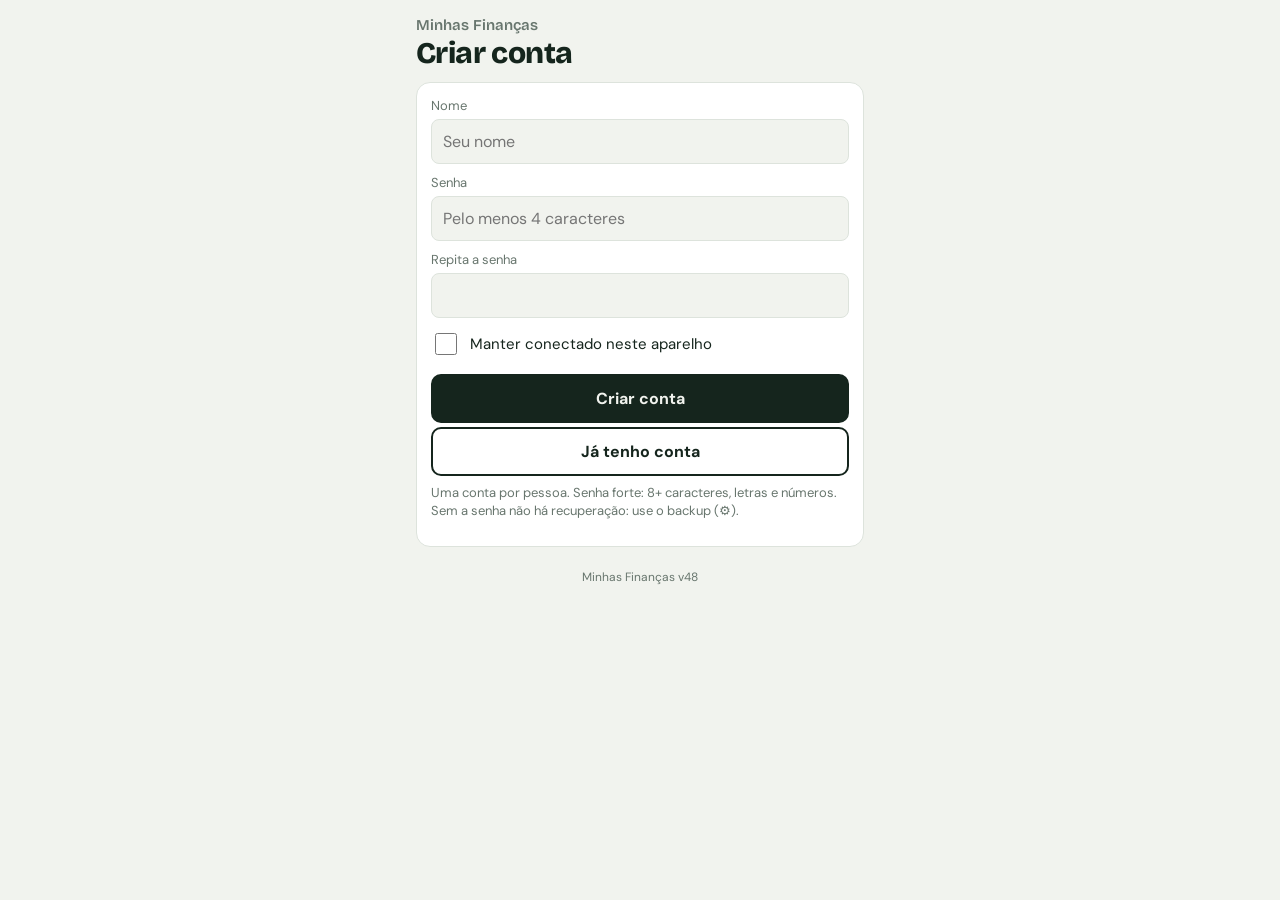
==== index.html @ 8e4f8e02 "v48: correções da avaliação (anel negativo, Pagar fatura maior, aviso da digital, histórico leve, + " ====
<!DOCTYPE html>
<html lang="pt-BR">
<head>
<meta charset="utf-8">
<meta name="app-versao" content="v48">
<meta http-equiv="Content-Security-Policy" content="default-src 'none'; script-src 'self' 'sha256-2mIuvmWd42KYbuBI6RzSqdmKPcouCtnYpSH7JdPOXpA=' 'sha256-CWwgLzCaTOR50txOP/JxWI90l55QRRC4fYAIHzYVLbk='; style-src 'unsafe-inline'; font-src 'self'; img-src 'self' data: blob:; connect-src 'self' https://api.bcb.gov.br https://ezivqczibtsqqqzpzcdh.supabase.co; manifest-src 'self'; worker-src 'self'; base-uri 'none'; form-action 'none'">
<meta name="referrer" content="no-referrer">
<meta name="viewport" content="width=device-width, initial-scale=1, viewport-fit=cover">
<title>Minhas Finanças</title>
<meta name="theme-color" content="#1F8A55">
<meta name="description" content="Controle de gastos por voz, com velocímetro de saldo.">
<script>try{var t_=localStorage.getItem('financas-tema');if(t_==='light'||t_==='dark')document.documentElement.setAttribute('data-theme',t_)}catch(e){}</script>
<link rel="manifest" href="manifest.json">
<link rel="icon" href="icon.svg" type="image/svg+xml">
<link rel="apple-touch-icon" href="icon.svg">
<meta name="apple-mobile-web-app-capable" content="yes">
<meta name="mobile-web-app-capable" content="yes">
<meta name="apple-mobile-web-app-title" content="Finanças">
<style>
@font-face{font-family:'DM Sans';src:url(fonts/dm-sans.woff) format('woff');font-weight:400 700;font-display:swap}
@font-face{font-family:'Bricolage Grotesque';src:url(fonts/bricolage.woff) format('woff');font-weight:600 800;font-display:swap}
:root{--bg:#F1F3EE;--card:#FFFFFF;--ink:#15251D;--mute:#68766E;--line:#DDE3DC;--pos:#1F8A55;--neg:#D6403A;--mid:#D99A12;--rec:#1F8A55;--uti:#2F6FDB;--des:#8E1B3C;--gua:#7B847F;--sem:#B9C1BC;--btn:#15251D;--btnt:#F1F3EE}
@media (prefers-color-scheme:dark){:root:not([data-theme="light"]){--bg:#0F1814;--card:#18251E;--ink:#EDF2EC;--mute:#93A399;--line:#263830;--pos:#3DBB7A;--neg:#EF6A63;--mid:#EBB63E;--rec:#3DBB7A;--uti:#6AA0FF;--des:#C73E62;--gua:#A9B2AD;--sem:#5F6F66;--btn:#EDF2EC;--btnt:#0F1814}}
:root[data-theme="dark"]{--bg:#0F1814;--card:#18251E;--ink:#EDF2EC;--mute:#93A399;--line:#263830;--pos:#3DBB7A;--neg:#EF6A63;--mid:#EBB63E;--rec:#3DBB7A;--uti:#6AA0FF;--des:#C73E62;--gua:#A9B2AD;--sem:#5F6F66;--btn:#EDF2EC;--btnt:#0F1814}
*{box-sizing:border-box}
html{-webkit-text-size-adjust:100%}
body{margin:0;background:var(--bg);color:var(--ink);font-family:'DM Sans',system-ui,sans-serif;font-size:16px;line-height:1.4;padding-top:env(safe-area-inset-top,0px);padding-bottom:env(safe-area-inset-bottom,0px)}
main{max-width:480px;margin:0 auto;padding:16px 16px 80px}
h1{font:600 15px 'Bricolage Grotesque',sans-serif;margin:0 0 4px;color:var(--mute)}
.saldo{font:800 46px/1.05 'Bricolage Grotesque',sans-serif;letter-spacing:-.02em;margin:0}
.saldo.neg{color:var(--neg)}
.sub{color:var(--mute);font-size:14px;margin:4px 0 14px}
.bar{display:flex;height:12px;border-radius:6px;overflow:hidden;background:var(--line)}
.bar i{display:block;height:100%}
.tot{display:grid;gap:8px;margin:12px 0 20px}
.tot div{background:var(--card);border:1px solid var(--line);border-radius:10px;padding:10px;min-width:0}
.tot b{display:block;font:700 16px 'Bricolage Grotesque',sans-serif}
.tot span{font-size:12px;color:var(--mute)}
.dot{display:inline-block;width:10px;height:10px;border-radius:50%;margin-right:6px}
.form{background:var(--card);border:1px solid var(--line);border-radius:14px;padding:14px;margin-bottom:22px}
.hint{font-size:13px;color:var(--mute);margin:8px 0 12px}
label{display:block;font-size:13px;color:var(--mute);margin:10px 0 4px}
input{width:100%;padding:11px;border-radius:8px;border:1px solid var(--line);background:var(--bg);color:var(--ink);font:16px 'DM Sans',sans-serif}
input[type=checkbox]{width:22px;height:22px;flex:none;accent-color:var(--pos)}
input[type=date]{min-height:46px}
.chk{display:flex;align-items:center;gap:10px;margin:12px 0 0;font-size:15px;color:var(--ink)}
.campo{display:flex;gap:8px;align-items:stretch}
.campo input{flex:1;min-width:0}
.campo[hidden]{display:none}
.mic{flex:none;width:52px;border:0;border-radius:10px;background:var(--btn);color:var(--btnt);font-size:22px;cursor:pointer;line-height:1}
.mic[hidden]{display:none}
.mic.on{background:var(--neg);color:#fff;animation:pulsa 1s ease-in-out infinite}
@keyframes pulsa{50%{opacity:.65}}
.add{margin-top:4px;width:100%;border:2px solid var(--ink);background:transparent;color:var(--ink);border-radius:10px;padding:12px;font:700 16px 'DM Sans',sans-serif;cursor:pointer}
.add.pri{background:var(--ink);color:var(--bg)}
.add:disabled{opacity:.45;cursor:default}
h2{font:800 18px 'Bricolage Grotesque',sans-serif;margin:0 0 8px}
.it{display:flex;align-items:center;gap:10px;padding:11px 0;border-bottom:1px solid var(--line)}
.it .c{width:26px;height:26px;border-radius:50%;border:0;flex:none;cursor:pointer}
.it .t{flex:1;min-width:0}
.it .t b{display:block;font-weight:500;overflow:hidden;text-overflow:ellipsis;white-space:nowrap}
.it .t small{color:var(--mute);font-size:12px}
.it .v{font:700 16px 'Bricolage Grotesque',sans-serif;white-space:nowrap}
.it .x{border:0;background:none;color:var(--mute);font-size:22px;cursor:pointer;padding:10px 8px;min-width:44px;min-height:44px}
.vazio{color:var(--mute);padding:14px 0}
.top{display:flex;align-items:center;gap:6px;max-width:480px;margin:0 auto;padding:12px 16px 0}
.top[hidden]{display:none}
.dots{display:flex;align-items:center}
.dots button{width:30px;height:44px;border:0;background:transparent;cursor:pointer;padding:0;display:flex;align-items:center;justify-content:center}
.dots button i{display:block;width:10px;height:10px;border-radius:50%;background:var(--line);transition:all .2s}
.dots button[aria-selected="true"] i{width:24px;border-radius:6px;background:var(--ink)}
#ptit{flex:1;min-width:0;overflow:hidden;text-overflow:ellipsis;white-space:nowrap;font:800 18px 'Bricolage Grotesque',sans-serif;padding-left:6px}@media(max-width:340px){#ptit{font-size:15px}}
.eng{flex:none;width:44px;height:44px;border-radius:50%;border:2px solid var(--line);background:transparent;color:var(--mute);font-size:20px;cursor:pointer}
.pg{display:none;min-width:0;padding-bottom:76px}
.pg.on{display:block;animation:entra .25s ease}
@keyframes entra{from{opacity:0;transform:translateX(var(--de,24px))}to{opacity:1;transform:none}}
@media (prefers-reduced-motion:reduce){.pg.on,.mic.on,.toast{animation:none}}
.ring{display:flex;justify-content:center;margin:4px 0 2px}
.ring svg{width:230px;height:230px}
.rl{font:500 12px 'DM Sans',sans-serif;fill:var(--mute)}
.rv{font:800 21px 'Bricolage Grotesque',sans-serif;fill:var(--ink)}
.cats{display:grid;grid-template-columns:repeat(4,minmax(0,1fr));gap:6px;margin-top:6px}
.cat{display:flex;flex-direction:column;align-items:center;justify-content:center;gap:5px;padding:9px 2px;min-height:58px;border-radius:12px;border:2px solid var(--line);background:var(--bg);color:var(--ink);font:700 12px 'DM Sans',sans-serif;cursor:pointer}
.cat .dot{margin:0;width:16px;height:16px}
.cat:active{transform:scale(.97)}
.cat:disabled{opacity:.5;cursor:default}
.gauge{background:var(--card);border:1px solid var(--line);border-radius:14px;padding:8px;margin:0 0 12px;text-align:center;overflow:hidden}
/* Todos os painéis usam o mesmo quadrado compacto */
.gauge-viewport{min-width:0;min-height:248px;overflow:hidden;touch-action:pan-y}
.gauge-slide{display:none;text-align:left;animation:entra .22s ease;min-height:248px;padding:2px 4px;scrollbar-width:thin}
.gauge-slide.active{display:block}
.gauge-slide:first-child{text-align:center;overflow:hidden;height:248px}
.ringbox{position:relative;width:196px;height:196px;margin:0 auto}
.ringbox svg{width:100%;height:100%;display:block}
.ringc{position:absolute;inset:0;display:flex;flex-direction:column;align-items:center;justify-content:center;cursor:pointer}
.ringc .dl{font-size:12px;color:var(--mute);font-weight:500}
.ringc .saldo{font-size:25px;white-space:nowrap;margin-top:2px}
.ringc .lim{font-size:12px;color:var(--mute);margin-top:2px;white-space:nowrap}.ringc .lim[hidden]{display:none}
.rleg{flex-wrap:wrap;align-items:center}.rleg .linkb{margin:0;padding:2px 6px}
.rleg{display:flex;justify-content:center;gap:14px;font-size:12px;color:var(--mute);margin:2px 0 0}
.rleg i{display:inline-block;width:9px;height:9px;border-radius:50%;margin-right:5px}
.micbig{display:block;width:78px;height:78px;border-radius:50%;font-size:32px;margin:6px auto 0}
.micl{text-align:center;font-size:14px;font-weight:600;margin:8px 0 0}
.micform .hint{text-align:center}
.linkb{display:block;margin:6px auto 0;background:none;border:0;color:var(--mute);text-decoration:underline;font-size:13px;cursor:pointer;padding:6px}
.linkb[hidden]{display:none}
.gauge-slide h1{margin:2px 4px 5px;font-size:13px}
.gauge-slide h2{font-size:15px;margin:3px 0 5px}
.gauge-slide .form{margin:6px 0;padding:8px}
.gauge-slide .gcard{margin:5px 0;padding:8px}
.gauge-slide .sub{font-size:12px;margin:2px 0 6px}
.gauge-slide .hint{font-size:11px;margin:4px 0 6px}
.gauge-slide .it{padding:5px 0;gap:7px}
.gauge-slide .it .c{width:18px;height:18px}
.gauge-slide .it .v{font-size:13px}
.gauge-slide .it .t b{font-size:13px}
.gauge-slide .it .t small{font-size:10px}
#pg1 .gauge svg{max-width:290px}
#gaugeSaved .saldo{font-size:clamp(24px,7vw,32px)}
#gaugeSaved .gcard .sub{margin-bottom:0}
.gauge-nav{display:flex;align-items:center;justify-content:space-between;gap:8px;margin-top:6px;padding-top:6px;border-top:1px solid var(--line)}
.gauge-nav button{display:flex;align-items:center;justify-content:center;gap:5px;min-width:36px;min-height:34px;border:1px solid var(--line);border-radius:999px;background:var(--bg);color:var(--ink);font-size:18px;cursor:pointer}
.gauge-nav .gauge-name{flex:1;text-align:center;font-size:13px;font-weight:700;color:var(--mute)}
.gauge-dots{display:flex;justify-content:center;gap:5px;margin-top:5px}
.gauge-dots i{width:6px;height:6px;border-radius:50%;background:var(--line)}
.gauge-dots i.active{width:18px;border-radius:5px;background:var(--pos)}
.gauge svg{width:100%;max-width:340px;height:auto;display:block;margin:0 auto}
.gz{fill:none;stroke-width:22}
.gl{font:500 12px 'DM Sans',sans-serif;fill:var(--mute)}
.gv{font:800 20px 'Bricolage Grotesque',sans-serif;fill:var(--ink)}
.gs{font-size:14px;font-weight:500;margin:6px 8px 0}
.swhint{font-size:12px;color:var(--mute);text-align:center;margin:0 0 14px}
.duo{display:grid;grid-template-columns:1fr 1fr;gap:8px;margin:2px 0 12px}
.duo>div{background:var(--card);border:1px solid var(--line);border-radius:14px;padding:10px 12px;min-width:0}
.duo .dl{font-size:12px;color:var(--mute);font-weight:500}
.duo .saldo{font-size:clamp(22px,7vw,30px);margin-top:2px;white-space:nowrap}
.duo .gasto{color:var(--des)}
.summary-grid>div{padding:10px 11px}
.summary-grid>div:nth-child(n+3){padding:8px 11px}
.mini-value{font:800 22px/1.15 'Bricolage Grotesque',sans-serif;margin:3px 0 0;white-space:nowrap;color:var(--ink)}
.entry-total{padding:7px 4px 10px;margin-bottom:8px;border-bottom:1px solid var(--line)}
.entry-total .saldo{font-size:clamp(25px,7vw,32px);margin-top:2px}
.gcard{background:var(--card);border:1px solid var(--line);border-radius:14px;padding:16px;margin:4px 0 12px;text-align:center}
.gcard .dl{font-size:13px;color:var(--mute);font-weight:500}
.gcard .saldo{margin-top:4px;color:var(--ink)}
.cfg{background:var(--card);border:1px solid var(--line);border-radius:14px;padding:14px;margin:0 0 18px}
.cfg[hidden]{display:none}
.cfg h2{margin-bottom:4px}
.cfg .add{margin-top:10px}
.cfg .msg{font-size:13px;color:var(--mute);margin:8px 0 0}
.cfg p{margin:4px 0}
.cfg hr{border:0;border-top:1px solid var(--line);margin:16px 0}
.perigo{border-color:var(--neg);color:var(--neg)}
.crow.cont{grid-template-columns:1fr 1fr 44px}.crow.cont .cn{grid-column:1/3}.crow.cont .x{grid-column:3;grid-row:1}.crow.cont label{margin:0;font-size:12px;color:var(--mute);display:flex;flex-direction:column;gap:3px}
.gl{padding:9px 0;border-bottom:1px solid var(--line);position:relative}.glh{display:flex;justify-content:space-between;gap:8px;font-size:14px}.glh b{white-space:nowrap}.gl .rbar{margin:6px 0}.gbtns{display:flex;gap:8px;flex-wrap:wrap}.gbtns .add{margin:2px 0;min-height:38px;padding:0 12px;width:auto;font-size:13px}
.gmw{position:relative;display:inline-block;flex:none}.gdots{min-height:34px;min-width:34px;width:34px;padding:0;margin:-4px 0 0;border:1px solid var(--line);border-radius:50%;background:var(--card);color:var(--ink,inherit);font:700 18px/1 'DM Sans',sans-serif;cursor:pointer;display:flex;align-items:center;justify-content:center}.gpop{position:absolute;right:0;top:40px;z-index:30;min-width:170px;background:var(--card);border:1px solid var(--line);border-radius:14px;box-shadow:0 8px 24px rgba(0,0,0,.18);padding:6px}.gpop:before{content:'';position:absolute;right:11px;top:-6px;width:10px;height:10px;background:var(--card);border-left:1px solid var(--line);border-top:1px solid var(--line);transform:rotate(45deg)}.gpop button{display:block;width:100%;text-align:left;background:none;border:0;border-radius:9px;padding:0 12px;min-height:42px;font:500 15px 'DM Sans',sans-serif;color:inherit;cursor:pointer}.gpop button:hover,.gpop button:focus-visible{background:var(--line)}.gpop button.pg-x{color:var(--neg)}.gf{margin-top:6px}.gf .gv,.gf select{width:100%}.gf .gb{display:flex;gap:8px}.gf .gb .add{margin:6px 0 0;flex:1}.gsub2{font-size:12px;color:var(--mute);margin:2px 0}
#gobjform{margin-top:6px}
.crow{display:grid;grid-template-columns:1fr 112px 44px;gap:6px;margin-top:8px;align-items:center}
.crow .x{border:0;background:none;color:var(--mute);font-size:22px;cursor:pointer;min-height:44px}
.row2{display:grid;grid-template-columns:1fr 1fr;gap:10px}
.chips{display:flex;flex-wrap:wrap;gap:8px;margin-top:2px}
.chip{display:inline-flex;align-items:center;gap:6px;padding:9px 12px;border-radius:999px;border:1px solid var(--line);background:var(--bg);color:var(--ink);font:500 14px 'DM Sans',sans-serif;cursor:pointer;max-width:100%}
.chip .dot{margin:0;flex:none}
.chip span{overflow:hidden;text-overflow:ellipsis;white-space:nowrap}
.chip:active{transform:scale(.97)}
#atalhos{margin-bottom:12px}
#atalhos[hidden]{display:none}
.toast{flex-wrap:wrap;position:fixed;left:50%;transform:translateX(-50%);top:calc(66px + env(safe-area-inset-top,0px));width:calc(100% - 32px);max-width:440px;display:flex;align-items:center;gap:10px;background:var(--ink);color:var(--bg);border-radius:12px;padding:12px 14px;font-size:14px;box-shadow:0 6px 24px rgba(0,0,0,.25);z-index:20;animation:sobe .2s ease}
.toast[hidden]{display:none}
.toast span{flex:1;min-width:0}
.toast button{border:0;background:transparent;color:var(--bg);font:700 14px 'DM Sans',sans-serif;text-decoration:underline;cursor:pointer;padding:6px 4px;min-height:36px}
.toast button[hidden]{display:none}
#tcats{flex-basis:100%;display:flex;flex-wrap:wrap;gap:6px}#tcats[hidden]{display:none}
#tcats button{text-decoration:none;border:1px solid var(--bg);border-radius:999px;padding:4px 10px;min-height:34px;font-size:13px}
.bio{position:fixed;inset:0;z-index:80;background:var(--bg);display:flex;align-items:center;justify-content:center;padding:24px}.bio[hidden]{display:none}
.biobox{width:100%;max-width:340px;text-align:center}.biobox svg{width:72px;height:72px;color:var(--pos);margin-bottom:8px}.biobox h2{margin:0 0 4px}.biobox p{color:var(--mute);margin:0 0 18px}.biobox .linkb{margin-top:14px}
.cal{background:var(--card);border:1px solid var(--line);border-radius:14px;padding:12px;margin:12px 0 4px}
.calh{display:flex;align-items:center;gap:8px}.calt{flex:1;text-align:center;display:flex;flex-direction:column}.calt b{font-size:16px}.calt span{font-size:12px;color:var(--mute)}
.calnav{width:36px;height:36px;border-radius:50%;border:1.5px solid var(--line);background:var(--bg);color:var(--ink);font-size:20px;line-height:1;cursor:pointer}.calnav:disabled{opacity:.3}
.calg{display:grid;grid-template-columns:repeat(7,1fr);gap:4px;margin-top:10px}.calw{font-size:11px;color:var(--mute);text-align:center;padding-bottom:2px}
.cald{aspect-ratio:1/1;min-height:40px;border:0;border-radius:9px;background:var(--bg);color:var(--ink);display:flex;flex-direction:column;align-items:center;justify-content:center;gap:1px;padding:0;cursor:pointer;font-family:'DM Sans',sans-serif}
.cald b{font-size:13px}.cald small{font-size:9.5px;opacity:.85}.cald:disabled{opacity:.3;cursor:default}
.cald.v{background:color-mix(in srgb,var(--pos) 24%,var(--card))}.cald.a{background:color-mix(in srgb,var(--mid) 32%,var(--card))}.cald.r{background:color-mix(in srgb,var(--neg) 30%,var(--card))}.cald.z{box-shadow:inset 0 0 0 1.5px color-mix(in srgb,var(--pos) 55%,transparent)}
.cald.hj b{text-decoration:underline;text-underline-offset:2px}.cald.sel{outline:2.5px solid var(--ink);outline-offset:1px}
.call{display:flex;flex-wrap:wrap;gap:4px 12px;margin-top:10px;font-size:11.5px;color:var(--mute)}.call span{display:flex;align-items:center;gap:5px}
.cl{width:11px;height:11px;border-radius:3px;display:inline-block}.cl.v{background:color-mix(in srgb,var(--pos) 45%,var(--card))}.cl.a{background:color-mix(in srgb,var(--mid) 55%,var(--card))}.cl.r{background:color-mix(in srgb,var(--neg) 50%,var(--card))}.cl.z{box-shadow:inset 0 0 0 1.5px var(--pos)}
.calp{margin-top:10px;border-top:1px solid var(--line);padding-top:10px}.calp>b{display:block;margin-bottom:6px;font-size:14px}
.calr{display:flex;justify-content:space-between;gap:10px;padding:6px 0;font-size:13.5px}.calr span{padding-left:8px;min-width:0;overflow-wrap:anywhere}
.hcats{display:flex;gap:6px;overflow-x:auto;padding:10px 0 4px;scrollbar-width:none}.hcats[hidden]{display:none}
.hcat{flex:none;border:1.5px solid var(--line);background:var(--card);color:var(--ink);border-radius:999px;padding:7px 12px;font:600 13px 'DM Sans',sans-serif;white-space:nowrap;cursor:pointer}
.hcat.sel{background:var(--ink);color:var(--bg);border-color:var(--ink)}
.memrow{display:grid;grid-template-columns:1fr auto;gap:6px 8px;align-items:center;padding:8px 0;border-bottom:1px solid var(--line)}
.memrow b{font-size:14px;overflow-wrap:anywhere}.memsel{grid-column:1/2;display:flex;gap:6px}.memsel select{flex:1;min-width:0;padding:8px;font-size:14px}
.memx{grid-column:2;grid-row:1/3;border:0;background:transparent;color:var(--mute);font-size:22px;min-width:40px;min-height:40px;cursor:pointer}
@keyframes sobe{from{opacity:0;transform:translate(-50%,-10px)}to{opacity:1;transform:translate(-50%,0)}}
.ir{display:flex;align-items:center;gap:10px;padding:10px 0;border-bottom:1px solid var(--line)}
.ir.off{opacity:.55}
.ir .t{flex:1;min-width:0}
.ir .t b{display:block;font-weight:500;overflow:hidden;text-overflow:ellipsis;white-space:nowrap}
.ir .t small{color:var(--mute);font-size:12px}
.ir .v{font:700 15px 'Bricolage Grotesque',sans-serif;white-space:nowrap}
.ir .v.pos{color:var(--pos)}
.ir label{margin:0;display:flex;align-items:center}
.ver{font-size:12px;color:var(--mute);text-align:center;margin:18px 0 0}
select{width:100%;padding:11px;border-radius:8px;border:1px solid var(--line);background:var(--bg);color:var(--ink);font:16px 'DM Sans',sans-serif}
.cat.sel{border-color:var(--ink)}
.tipos{display:grid;grid-template-columns:repeat(3,1fr);gap:8px;margin-top:4px}
.rend{background:var(--card);border:1px solid var(--line);border-radius:14px;padding:12px;margin:0 0 14px}
.rst{display:grid;grid-template-columns:repeat(3,1fr);gap:6px;margin-bottom:8px}.rst div{min-width:0}.rst small{display:block;color:var(--mute);font-size:11px}.rst b{font:700 15px 'Bricolage Grotesque',sans-serif;white-space:nowrap}
.rsv{width:100%;height:auto;display:block;touch-action:manipulation}.rsv .ln{fill:none;stroke:var(--pos);stroke-width:2;stroke-linejoin:round}.rsv .up{fill:var(--pos)}.rsv .dn{fill:var(--neg)}.rsv .pt{fill:var(--mute)}.rsv .ax{font:500 10px 'DM Sans',sans-serif;fill:var(--mute)}.rsv .sel{stroke:var(--mute);stroke-width:1;stroke-dasharray:3 3}
.rsel{min-height:20px;font-size:13px;margin:4px 0 6px}
.rpl{display:flex;justify-content:space-between;gap:8px;padding:8px 0;border-top:1px solid var(--line);font-size:14px}.rpl small{display:block;color:var(--mute);font-size:12px}.rpl b{white-space:nowrap}
.rnote{color:var(--mute);font-size:12px;margin:8px 0 0}
.ringbox{cursor:pointer}.ringbox:focus-visible{outline:2px solid var(--pos);outline-offset:2px;border-radius:50%}
.lanh{display:flex;justify-content:space-between;align-items:center;gap:10px}.lanh h2{margin:0}.lanh .add{width:auto;margin:0;padding:0 16px}
#lanl .it .t{cursor:default}#lantot{display:flex;gap:16px;flex-wrap:wrap;font-size:14px;margin:6px 0}
.gs2{display:grid;gap:6px;margin-top:6px}

.sheet{position:fixed;inset:0;background:rgba(0,0,0,.45);z-index:30;display:flex;align-items:flex-end;justify-content:center}
.sheet[hidden]{display:none}
.sheetbox{background:var(--card);width:100%;max-width:480px;max-height:92vh;overflow:auto;border-radius:18px 18px 0 0;padding:16px 16px calc(20px + env(safe-area-inset-bottom,0px))}
.sheetbox .add{margin-top:10px}
.it .t{cursor:pointer}
.aviso{width:calc(100% - 32px);max-width:448px;margin:8px auto 0;padding:10px 12px;display:flex;gap:8px;align-items:center;flex-wrap:wrap;background:var(--card);border:1px solid var(--mid);border-radius:12px;font-size:14px}
.aviso[hidden]{display:none}
.aviso span{flex:1 1 100%}
.aviso button{width:auto;margin:0;padding:8px 12px;font-size:14px}
details.mes{background:var(--card);border:1px solid var(--line);border-radius:12px;padding:10px 12px;margin-bottom:8px}
details.mes summary{cursor:pointer;font-weight:700;list-style:none}
details.mes summary small{display:block;font-weight:400;color:var(--mute);font-size:12px;margin-top:2px}
details.mes .mi{display:flex;justify-content:space-between;gap:8px;font-size:13px;padding:5px 0;border-bottom:1px solid var(--line)}
details.mes .mi:last-child{border-bottom:0}
#gaugePlan{text-align:left}
.pl-top{text-align:center;padding:2px 0 6px}
.pl-top .dl{font-size:12px;color:var(--mute);font-weight:500}
.pl-top .saldo{font-size:clamp(26px,8vw,34px);color:var(--pos)}
.pl-top .sub{margin:2px 0 0;font-size:12px}
.pl-sum{display:grid;grid-template-columns:repeat(3,1fr);gap:6px;margin:4px 0 6px}
.pl-sum div{background:var(--bg);border:1px solid var(--line);border-radius:8px;padding:5px 6px;min-width:0}
.pl-sum span{display:block;font-size:10px;color:var(--mute)}
.pl-sum b{font:700 12px 'Bricolage Grotesque',sans-serif;display:block;overflow-wrap:anywhere}
.pl-tip{font-size:12px;color:var(--mute);margin:4px 0 6px}
.pl-prog{height:8px;border-radius:5px;background:var(--line);overflow:hidden;margin:4px 0 2px}
.pl-prog i{display:block;height:100%;background:var(--pos)}
.dv{display:flex;align-items:center;gap:8px;padding:4px 0;font-size:13px;border-bottom:1px solid var(--line)}
.dv label{margin:0;display:flex;align-items:center;gap:8px;flex:1;min-width:0;font-size:13px;color:var(--ink);cursor:pointer}
.dv label span{overflow:hidden;text-overflow:ellipsis;white-space:nowrap}
.planv{background:var(--card);border:1px solid var(--line);border-radius:14px;padding:12px;margin:0 0 14px}
.dv.pago label span{text-decoration:line-through;color:var(--mute)}
.dv label>div{min-width:0}
.dv label small{display:block;font-size:11px;color:var(--mute);line-height:1.3}
.crow .parx{grid-column:1/-1;display:grid;grid-template-columns:1fr 1fr;gap:6px;margin-bottom:4px}
.parx label{margin:0;font-size:12px;color:var(--mute)}
.parx input{margin-top:2px}
.parx .dnote{grid-column:1/-1;margin:0;font-size:12px;color:var(--mute)}
.dv b{font-size:13px;white-space:nowrap}
.dvh{display:flex;align-items:center;gap:6px;flex:1;min-width:0}.dvn{flex:1;min-width:0;overflow:hidden;text-overflow:ellipsis;white-space:nowrap}
.dv .dvck{flex:none}.dvck{display:flex;align-items:center;justify-content:center;width:40px;height:40px;margin:-6px 0 -6px -8px;cursor:pointer}.dvck input{width:20px;height:20px;margin:0}
details.dvd{display:block;padding:0}details.dvd>summary{list-style:none;display:flex;align-items:center;padding:4px 0;cursor:pointer}details.dvd>summary::-webkit-details-marker{display:none}
details.dvd>summary::after{content:'▾';color:var(--mute);margin-left:8px;transition:transform .15s}details.dvd[open]>summary::after{transform:rotate(180deg)}
.dv.pago .dvn{text-decoration:line-through;color:var(--mute)}
.dvb{padding:2px 0 8px 34px}.dvg{display:grid;grid-template-columns:repeat(3,1fr);gap:6px}.dvg div{background:var(--bg);border:1px solid var(--line);border-radius:8px;padding:5px 6px;min-width:0}.dvg span{display:block;font-size:10px;color:var(--mute)}.dvg b{font-size:12px}
details.dvp{margin-top:8px;background:var(--bg);border:1px solid var(--line);border-radius:10px;padding:4px 10px}details.dvp>summary{cursor:pointer;font-size:13px;font-weight:600;padding:6px 0;color:var(--mute)}
.crow .parxd{grid-column:1/-1}.parxd>summary{cursor:pointer;font-size:12px;color:var(--mute);padding:4px 0}
#qcv{display:block;width:100%;max-width:340px;margin:10px auto;background:#fff;image-rendering:pixelated;border-radius:8px}#qvid{width:100%;max-height:300px;border-radius:10px;margin:8px 0;background:#000}#qcode{width:100%;font-size:16px}
.gadj{margin:10px 0}.gadjr{display:flex;gap:8px;align-items:stretch}.gadjr input{flex:1;min-width:0}.gadjr .add{width:auto;margin:0;padding:0 16px}
.it .pen{font-size:17px;padding:10px 4px;min-width:36px}
#pgr .relbar .add{margin-top:10px}
.rtit{font-size:20px;margin:6px 0 2px}
.rsub{color:var(--mute);font-size:12px;margin:0 0 10px}
.rsec{margin:16px 0}
.rsec h3{font-size:15px;margin:0 0 8px;padding-bottom:4px;border-bottom:2px solid var(--line)}
.rsec h4{font-size:13px;margin:12px 0 6px}
.rcards{display:grid;grid-template-columns:repeat(auto-fit,minmax(104px,1fr));gap:6px}
.rc{border:1px solid var(--line);border-radius:8px;padding:6px 8px;background:var(--card)}
.rc span{display:block;font-size:11px;color:var(--mute)}
.rc b{font-size:14px}.rc b.pos{color:var(--pos)}.rc b.neg{color:var(--neg)}
.rn{font-size:12px;color:var(--mute);margin:8px 0 0}
.rl{display:grid;grid-template-columns:96px 1fr auto;gap:8px;align-items:center;font-size:12px;margin:4px 0}
.rl b{font-size:12px;white-space:nowrap}
.rbar{height:9px;border-radius:5px;background:var(--line);overflow:hidden}
.rbar i{display:block;height:100%}
table.rt{width:100%;border-collapse:collapse;font-size:12px;margin-top:6px}.rt.mv{font-size:11px}.rt.mv th,.rt.mv td{padding:4px 2px;overflow-wrap:anywhere}#relDoc{overflow-x:auto}
.rt th{text-align:left;color:var(--mute);font-weight:600;border-bottom:1px solid var(--line);padding:4px 4px}
.rt td{padding:4px;border-bottom:1px solid var(--line);vertical-align:top;word-break:break-word}
.rt .n{text-align:right;white-space:nowrap}
.rt td.sel{font-weight:700}.rt td.pos{color:var(--pos)}
.cn-top{display:flex;align-items:center;gap:12px;margin-bottom:6px}.cn-nota{font:800 44px/1 'Bricolage Grotesque',sans-serif}.cn-d{margin:0 0 6px}.cn-h{font-weight:700;margin:10px 0 4px}.cn-det{margin-top:8px;font-size:13px}.cn-det summary{cursor:pointer;color:var(--mute,#667);padding:6px 0}.cn-top .rn{display:block}
.cn-ta{width:100%;margin-top:8px;font-size:16px;border:1px solid var(--line);border-radius:8px;padding:8px;background:var(--card);color:var(--ink)}
#consBox .add{margin-top:8px}
.tip{font-size:13px;margin:6px 0;padding:7px 9px;border-left:4px solid var(--mid);background:var(--card);border-radius:4px}
.tip.alerta{border-left-color:var(--neg)}.tip.ok{border-left-color:var(--pos)}
@media print{*{-webkit-print-color-adjust:exact;print-color-adjust:exact}
body{background:#fff}.top,#aviso,.relbar,.toast,.sheet,.pg:not(#pgr){display:none!important}
#pgr{display:block!important;animation:none}#pgr main{max-width:none;padding:0}
.rsec{break-inside:avoid-page}table.rt tr{break-inside:avoid}table.rt thead{display:table-header-group}.rt.mv{font-size:10.5px}}
.ir .x{border:0;background:none;color:var(--mute);font-size:22px;cursor:pointer;min-width:44px;min-height:44px}
.metas{background:var(--card);border:1px solid var(--line);border-radius:14px;padding:10px 12px;margin:0 0 12px}.metas[hidden]{display:none}.metas h2{font-size:14px;margin:0 0 4px}
.mrow{display:grid;grid-template-columns:96px 1fr auto;gap:8px;align-items:center;font-size:12px;margin:6px 0}.mrow b{white-space:nowrap;font-size:12px}
.rlg{display:flex;gap:12px;flex-wrap:wrap;font-size:12px;color:var(--mute);margin:4px 0}.rlg i{display:inline-block;width:10px;height:10px;border-radius:3px;margin-right:5px}
.tut{position:fixed;inset:0;z-index:60;touch-action:none}.tut[hidden]{display:none}
.tut-hole{position:fixed;border-radius:12px;box-shadow:0 0 0 9999px rgba(8,16,12,.7);pointer-events:none;transition:all .22s ease}
.tut-b{position:fixed;background:var(--card);color:var(--ink);border-radius:14px;padding:12px 14px;box-shadow:0 8px 30px rgba(0,0,0,.4);font-size:14px;line-height:1.35}
.tut-b b{display:block;font:800 15px 'Bricolage Grotesque',sans-serif;margin-bottom:3px}
.tut-b p{margin:0 0 10px}
.tut-b .tf{display:flex;align-items:center;gap:8px}
.tut-b .tf span{flex:1;font-size:12px;color:var(--mute)}
.tut-b button{min-height:40px;padding:0 12px;border-radius:10px;border:2px solid var(--ink);background:transparent;color:var(--ink);font:700 14px 'DM Sans',sans-serif;cursor:pointer}
.tut-b button[hidden]{display:none}
.tut-b button.pri{background:var(--ink);color:var(--bg)}
.tut-b button.tp{background:none;border:0;text-decoration:underline;color:var(--mute);font-weight:500;padding:0 4px}
.tut-ar{position:absolute;width:14px;height:14px;background:var(--card);transform:rotate(45deg)}
@media (prefers-reduced-motion:reduce){.tut-hole{transition:none}}
button:focus-visible,input:focus-visible,select:focus-visible{outline:3px solid var(--mid);outline-offset:2px}
.robo{position:fixed;right:16px;bottom:calc(18px + env(safe-area-inset-bottom,0px));width:58px;height:58px;border-radius:50%;border:0;background:var(--btn);color:var(--btnt);box-shadow:0 6px 20px rgba(0,0,0,.28);z-index:15;display:flex;align-items:center;justify-content:center;cursor:pointer;padding:0}
.robo[hidden]{display:none}.robo svg{width:34px;height:34px}
.robo i{position:absolute;top:3px;right:3px;width:13px;height:13px;border-radius:50%;background:var(--neg);border:2px solid var(--bg)}.robo i[hidden]{display:none}
.menbox{display:flex;flex-direction:column;height:88vh;max-height:88vh;overflow:hidden}
.menbox .lanh .add{padding:8px 16px}
.mhead{display:flex;align-items:center;gap:8px}.mhead svg{width:28px;height:28px;color:var(--pos)}
.menlog{flex:1;min-height:0;overflow:auto;display:flex;flex-direction:column;gap:8px;padding:10px 2px;overscroll-behavior:contain}
.mb,.mu{max-width:88%;padding:10px 12px;border-radius:14px;font-size:15px;line-height:1.4;white-space:pre-line;overflow-wrap:anywhere}
.mb{align-self:flex-start;background:var(--bg);color:var(--ink);border-bottom-left-radius:4px}
.mu{align-self:flex-end;background:var(--btn);color:var(--btnt);border-bottom-right-radius:4px}
.mb.ok{border-left:4px solid var(--pos)}.mb.alerta{border-left:4px solid var(--neg)}.mb.dica{border-left:4px solid var(--mid)}
.mb.card{width:88%}.mb.mini{font-size:12px;color:var(--mute);background:transparent;padding:0 4px}
.menops{display:flex;flex-wrap:wrap;gap:8px;padding:6px 0 8px;max-height:34vh;overflow:auto}.menops:empty{display:none}
.mchip{border:1.5px solid var(--ink);background:transparent;color:var(--ink);border-radius:999px;padding:8px 14px;font:600 14px 'DM Sans',sans-serif;cursor:pointer;min-height:40px;text-align:left}
.menin[hidden]{display:none}.menin{display:flex;gap:8px;align-items:center}.menin input{flex:1;min-width:0}.menin .add{width:auto;margin:0;padding:11px 16px}
.mb.sol{width:88%;background:var(--card);border:2px solid var(--pos);border-radius:14px}
.msolh{font:800 12px 'DM Sans',sans-serif;letter-spacing:.08em;text-transform:uppercase;color:var(--pos);margin-bottom:4px}
.msolt{margin:0;white-space:pre-line}
.mchip.ac{background:var(--ink);color:var(--bg)}
.mnovo{display:inline-block;margin-left:6px;padding:1px 7px;border-radius:999px;background:var(--neg);color:#fff;font:700 11px 'DM Sans',sans-serif;vertical-align:middle}
.mrow{display:flex;justify-content:space-between;gap:10px;padding:3px 0;font-size:14px}.mrow span{color:var(--mute)}.mrow b{text-align:right}
.mzona{font-weight:700;margin-bottom:6px}
.mbar{height:8px;border-radius:4px;background:var(--line);overflow:hidden;margin:8px 0 2px}.mbar i{display:block;height:100%;background:var(--pos)}
.mgraf{width:100%;height:auto;display:block}.mg1{fill:none;stroke:var(--pos);stroke-width:2.5;stroke-linejoin:round}.mg2{fill:none;stroke:var(--mute);stroke-width:1.5;stroke-dasharray:4 4}.mg0{stroke:var(--line);stroke-width:1}
.mleg{font-size:12px;color:var(--mute);margin:6px 0 0}
.mres{width:100%;font:13px/1.35 'DM Sans',sans-serif;border:1px solid var(--line);border-radius:8px;background:var(--card);color:var(--ink);padding:8px;resize:none}
.robo{display:none!important}
.fab{position:fixed;right:16px;bottom:calc(18px + env(safe-area-inset-bottom,0px));width:60px;height:60px;border-radius:50%;border:0;background:var(--pos);color:#fff;font:500 36px/1 'DM Sans',sans-serif;box-shadow:0 6px 20px rgba(0,0,0,.3);z-index:15;cursor:pointer;display:flex;align-items:center;justify-content:center;padding:0 0 4px}
.fab[hidden]{display:none}.fab:active{transform:scale(.95)}
.lopc{display:grid;grid-template-columns:repeat(3,1fr);gap:8px;margin-top:14px}
.lopc button{display:flex;flex-direction:column;align-items:center;justify-content:center;gap:4px;padding:10px 4px;min-height:70px;border:1.5px solid var(--line);border-radius:12px;background:var(--bg);color:var(--ink);font:600 13px/1.2 'DM Sans',sans-serif;cursor:pointer;text-align:center}
.lopc button span{font-size:22px}
#lanc .lanh .add{width:auto;margin:0;padding:8px 16px}#lanc #atalhos{margin:6px 0 4px}#lanc #digbox{margin-top:10px}#lanc .micl{margin-top:6px}
.cfgs{border:1px solid var(--line);border-radius:12px;margin:0 0 10px;background:var(--card)}
.cfg .cfgs{background:var(--bg)}
.cfgs>summary{list-style:none;cursor:pointer;padding:12px 14px;font:800 16px 'Bricolage Grotesque',sans-serif;display:flex;align-items:center;gap:12px;min-height:56px}
.cfgs>summary::-webkit-details-marker{display:none}
.cfgs>summary>span{font-size:20px;flex:none}.cfgs>summary>div{flex:1;min-width:0}
.cfgs>summary small{display:block;font:400 12px 'DM Sans',sans-serif;color:var(--mute);margin-top:1px}
.cfgs>summary::after{content:'▾';color:var(--mute);font-size:16px;transition:transform .15s}.cfgs[open]>summary::after{transform:rotate(180deg)}
.cfgb{padding:0 14px 14px}.cfgb>h2:first-child{margin-top:4px}
.cfgsub{margin-top:14px;border-top:1px solid var(--line);padding-top:8px}.cfgsub>summary{cursor:pointer;font-size:14px;font-weight:600;color:var(--mute);padding:6px 0}
.temas{display:grid;grid-template-columns:repeat(3,1fr);gap:8px}
.temas button{min-height:46px;border:1.5px solid var(--line);border-radius:10px;background:var(--card);color:var(--ink);font:600 14px 'DM Sans',sans-serif;cursor:pointer}
.temas button[aria-checked="true"]{border-color:var(--ink);background:var(--ink);color:var(--bg)}
.prev{font-size:13.5px;text-align:center;margin:-4px 8px 14px;color:var(--mute)}.prev b{color:var(--ink)}.prev[hidden]{display:none}
.ult{background:var(--card);border:1px solid var(--line);border-radius:14px;padding:8px 12px 4px;margin:0 0 12px}
.ulth{display:flex;justify-content:space-between;align-items:center;gap:8px}.ulth h2{margin:0;font-size:16px}.ulth .linkb{margin:0}
#ultl .it:last-child{border-bottom:0}
.rendd .rend{border:0;padding:0;margin:0;background:transparent}
.hbusca{margin:12px 0 0}
.hbres{font-size:13px;color:var(--mute);margin:8px 0 0}.hbres[hidden]{display:none}.hbres b{color:var(--ink)}
.dots button{position:relative}.dots button.nv::after{content:'';position:absolute;top:9px;right:3px;width:8px;height:8px;border-radius:50%;background:var(--neg)}
.mencard{display:flex;gap:12px;align-items:center;background:var(--card);border:1px solid var(--line);border-radius:14px;padding:14px;margin:4px 0 10px}
.mencard svg{width:46px;height:46px;color:var(--pos);flex:none}
#menab{position:relative}
.novl{margin:6px 0 4px;padding-left:20px}.novl li{margin:8px 0;line-height:1.4}
.gprazo{font-size:12px;color:var(--mute);margin:2px 0}.gprazo.ok{color:var(--pos)}.gprazo.al{color:var(--neg)}
.dots[hidden]{display:none}#topvolta{font-size:22px;color:var(--ink)}#topvolta[hidden]{display:none}
.top{gap:10px}#ptit{padding-left:2px}
.gsimp{height:100%;min-height:240px;display:flex;flex-direction:column;align-items:center;justify-content:center;text-align:center;cursor:pointer}
.gsimp .saldo{font-size:clamp(32px,10vw,42px);margin:4px 0 2px;color:var(--ink)}.gsimp .sub{margin:2px 0 6px}
.lopc{grid-template-columns:repeat(4,1fr)}
.lopc .lmic{width:auto;height:auto;border:0;background:var(--btn);color:var(--btnt);font:600 13px/1.2 'DM Sans',sans-serif}
.lopc .lmic.on{background:var(--neg);color:#fff}
#lanc .hint{margin:10px 2px 4px;text-align:left}
.mabr{font-size:15px;margin:18px 0 8px;padding-top:12px;border-top:1px solid var(--line)}
.mtelas{display:grid;grid-template-columns:repeat(3,1fr);gap:8px}
.mtelas button{position:relative;display:flex;flex-direction:column;align-items:center;gap:4px;padding:12px 4px;min-height:74px;border:1.5px solid var(--line);border-radius:14px;background:var(--card);color:var(--ink);font:700 14px 'DM Sans',sans-serif;cursor:pointer}
.mtelas button span{font-size:24px}
.mdot{position:absolute;top:8px;right:10px;width:9px;height:9px;border-radius:50%;background:var(--neg)}.mdot[hidden]{display:none}
.fab.nv::after{content:'';position:absolute;top:6px;right:6px;width:12px;height:12px;border-radius:50%;background:var(--neg);border:2px solid var(--bg)}
.itabs{display:grid;grid-template-columns:repeat(3,1fr);gap:6px;background:var(--card);border:1px solid var(--line);border-radius:14px;padding:5px;margin:4px 0 14px;position:sticky;top:0;z-index:5}
.itabs button{border:0;border-radius:10px;background:transparent;color:var(--mute);font:700 13px 'DM Sans',sans-serif;padding:10px 2px;cursor:pointer;min-height:42px}
.itabs button[aria-selected="true"]{background:var(--ink);color:var(--bg)}
.icard{background:var(--card);border:1px solid var(--line);border-radius:14px;padding:12px 14px;margin:0 0 12px}
.icard h3{font:800 16px 'Bricolage Grotesque',sans-serif;margin:0 0 8px}
.imsg{font-size:13px;color:var(--mute);margin:6px 0}
.idica{font-size:13px;margin:8px 0 0;padding:7px 9px;border-left:4px solid var(--pos);background:var(--bg);border-radius:4px}.idica.al{border-left-color:var(--neg)}
.itx{display:grid;grid-template-columns:repeat(4,1fr);gap:6px}.itx div{background:var(--bg);border:1px solid var(--line);border-radius:10px;padding:7px 6px;min-width:0}.itx small{display:block;font-size:11px;color:var(--mute)}.itx b{font-size:13px;white-space:nowrap}
.istep{display:flex;gap:10px;padding:9px 0;border-top:1px solid var(--line);opacity:.65}.istep.ok,.istep.at{opacity:1}
.isn{flex:none;width:28px;height:28px;border-radius:50%;display:flex;align-items:center;justify-content:center;font-weight:800;background:var(--line);color:var(--ink)}.istep.ok .isn{background:var(--pos);color:#fff}.istep.at .isn{background:var(--mid);color:#111}
.istep b{display:block;font-size:14px}.istep p{margin:2px 0 0;font-size:13px;color:var(--mute)}
.irow{display:flex;justify-content:space-between;gap:10px;padding:5px 0;font-size:14px}.irow span{min-width:0}.irow b{white-space:nowrap}.irow em{font-style:normal;font-size:11px;font-weight:700;color:var(--pos);margin-left:4px}
.irec{background:color-mix(in srgb,var(--pos) 10%,transparent);border-radius:8px;padding:5px 6px;margin:0 -6px}
.ilug{border-top:1px solid var(--line);padding:6px 0}.ilug p{margin:2px 0;font-size:13px;color:var(--mute)}.ilug .linkb{margin:2px 0 0;padding:4px 0}
.itot{display:flex;justify-content:space-between;gap:8px;border-top:2px solid var(--line);padding-top:8px;margin-top:4px;font-size:13px}.itot b{color:var(--pos)}
.isim{display:grid;grid-template-columns:1fr 1fr 1fr;gap:8px}.isim label{margin:0 0 4px;font-size:12px}.isim input,.isim select{padding:9px 8px}
.isr{border-top:1px solid var(--line);padding:6px 0}.isr small{display:block;font-size:12px;color:var(--mute)}.isr.best{background:color-mix(in srgb,var(--pos) 12%,transparent);border-radius:10px;padding:6px 8px;margin:2px -8px;border-top-color:transparent}.isr.best .irow b{color:var(--pos)}
details.iobj{border-top:1px solid var(--line);padding:6px 0}details.iobj>summary{cursor:pointer;list-style:none;padding:4px 0}details.iobj>summary::-webkit-details-marker{display:none}details.iobj>summary b{display:block}details.iobj>summary small{color:var(--mute);font-size:12px}
.igraf{width:100%;height:auto;display:block;margin:6px 0}.igraf .ax{font:500 10px 'DM Sans',sans-serif;fill:var(--mute)}
table.itab{margin-top:8px}
.porco,.gauge .porco,#pg1 .gauge .porco{display:block;width:52px;height:52px;max-width:none;margin:0 auto 6px;color:var(--pos)}.gcard .porco{width:40px;height:40px}
.mtelas{grid-template-columns:repeat(2,1fr)}
.vencw{background:var(--card);border:1px solid var(--mid);border-radius:14px;padding:6px 12px;margin:0 0 12px}.vencw[hidden]{display:none}.vencw .idica{margin:6px 0}
.ivenc{align-items:center;border-top:1px solid var(--line);padding:7px 0}.ivenc:first-child{border-top:0}.ivenc small{color:var(--mute);font-size:12px}.ivenc.al small{color:var(--neg)}.ivenc.at small{color:var(--mid)}
.ivr{display:flex;align-items:center;gap:8px;flex:none}.pgb{width:auto;margin:0;padding:6px 10px;font-size:13px;min-height:34px}
.isim2{grid-template-columns:1fr 1fr}
.ipat{font:800 32px/1.1 'Bricolage Grotesque',sans-serif;margin:2px 0 8px;color:var(--pos)}
.icard>b{display:block;font-size:14px;margin:10px 0 2px}
#nvvl .add{margin-top:6px}
.crow.dv4{grid-template-columns:1fr 96px 52px 40px}.crow.dv4 .cd{grid-column:3;grid-row:1;padding:11px 6px;text-align:center}.crow.dv4 .x{grid-column:4;grid-row:1}
#fatbtn{min-height:40px;padding:8px 14px;border:1.5px solid var(--line);border-radius:999px;text-decoration:none;color:var(--ink);font-weight:600;font-size:13px;margin:4px 0 0}
.linkb{min-height:36px}
.fab{transition:transform .2s ease,opacity .2s ease}.fab.esc{transform:translateY(140%);opacity:0;pointer-events:none}
.consd{margin-bottom:12px}
#relDoc table.rt{font-size:11px}#relDoc .rt th,#relDoc .rt td{padding:3px 2px}@media(max-width:400px){#relDoc table.rt{font-size:10px}#relDoc .rt td.n,#relDoc .rt th.n{white-space:normal}}
</style>
</head>
<body>
<div class="top" id="top" hidden>
<button type="button" class="eng" id="topvolta" hidden aria-label="Voltar" title="Voltar">←</button>
<nav class="dots" aria-label="Navegação principal" hidden>
<button type="button" id="t1" aria-label="Principal" aria-selected="true"><i></i></button>
<button type="button" id="tp" aria-label="Planejamento" aria-selected="false"><i></i></button>
<button type="button" id="tk" aria-label="Mentor" aria-selected="false"><i></i></button>
<button type="button" id="t2" aria-label="Histórico" aria-selected="false"><i></i></button>
</nav>
<span id="ptit">Principal</span>
<button type="button" class="eng" id="eng" aria-label="Configurações" title="Configurações" aria-expanded="false">⚙</button>
</div>

<div class="aviso" id="aviso" hidden role="status"><span id="avmsg"></span><button type="button" class="add pri" id="av1"></button><button type="button" class="add" id="av2">Depois</button></div>
<div id="pages">
<section class="pg" id="pgc"><main>
<section class="cfg" id="cfg" aria-label="Configurações">
<button type="button" class="add" id="cfgvolta" style="margin:0 0 14px">← Voltar</button>
<details class="cfgs" id="cfgdin"><summary><span>💰</span><div>Meu dinheiro<small>Saldo, limite, contas, parcelas e CDI</small></div></summary><div class="cfgb">
<h2>Saldo disponível</h2>
<p class="msg" style="margin-top:0">Digite o saldo real da conta. O app ajusta o saldo inicial.</p>
<label for="disp">Disponível agora (R$)</label>
<input id="disp" inputmode="decimal" placeholder="0,00" autocomplete="off">
<button type="button" class="add pri" id="dispok">Atualizar disponível</button>
<p class="msg" id="dispmsg"></p>
<label for="limv">Limite do crédito agora (R$)</label>
<input id="limv" inputmode="decimal" placeholder="0,00" autocomplete="off">
<button type="button" class="add" id="limok">Atualizar limite</button>
<p class="msg" id="limmsg"></p>
<hr>
<h2>Contas e saldo do mês</h2>
<p class="msg" style="margin-top:0">Débito e limite do crédito de cada conta no começo do mês.</p>
<div id="contas"></div>
<button type="button" class="add" id="addc">+ Adicionar conta</button>
<button type="button" class="add pri" id="iniok">Salvar</button>
<p class="msg" id="inimsg"></p>
<hr>
<h2>Compras parceladas</h2>
<p class="msg" style="margin-top:0">Diga “tênis 300 em 3x no crédito”. A parcela de cada mês sai do Limite sozinha.</p>
<div id="parcl"></div>
<hr>
<h2>Rendimento (CDI)</h2>
<p class="msg" style="margin-top:0">Usado para calcular o rendimento dos lugares em Guardados.</p>
<label class="chk"><input type="checkbox" id="cdion"> Buscar o CDI no Banco Central automaticamente</label>
<p class="msg">Só a taxa do CDI é consultada. Nenhum dado seu é enviado.</p>
<label for="cdian">CDI ao ano, em % (usado se não houver conexão)</label>
<input id="cdian" inputmode="decimal" placeholder="Ex.: 14,65" autocomplete="off">
<button type="button" class="add pri" id="cdiok">Salvar</button>
<button type="button" class="add" id="cdiatu">Atualizar agora</button>
<p class="msg" id="cdimsg" role="status"></p>
</div></details>
<details class="cfgs" id="cfglan"><summary><span>✍️</span><div>Lançamentos<small>Microfone, comprovante, memória e categorias</small></div></summary><div class="cfgb">
<label class="chk"><input type="checkbox" id="abremic"> Abrir o app já ouvindo o microfone</label>
<label class="chk"><input type="checkbox" id="autocomp"> Lançar sozinho ao ler comprovante</label>
<p class="msg">Gasto que o app já conhece entra sozinho, com aviso para desfazer. No Android, segure o ícone do app e toque em “Falar um lançamento”.</p>
<hr>
<h2>Memória de lançamentos</h2>
<p class="msg">O app lembra como você classificou cada lugar (Útil ou Desnecessário e a categoria) e repete sozinho nos próximos lançamentos. Mude ou apague aqui.</p>
<div id="memlist"></div>
<label for="catn">Nova categoria</label><div class="row2"><div><input id="catn" maxlength="24" autocomplete="off" placeholder="Ex.: Pet, Academia"></div><div><button type="button" class="add" id="catadd" style="margin:0">Criar</button></div></div>
<p class="msg" id="catmsg" role="status"></p>
</div></details>
<details class="cfgs" id="cfgseg"><summary><span>🔒</span><div>Segurança e backup<small>Digital e backup na nuvem</small></div></summary><div class="cfgb">
<label class="chk"><input type="checkbox" id="biochk"> Entrar com a digital / Face ID</label>
<p class="msg" id="biocfg" role="status"></p>
<hr>
<h2>Backup na nuvem (automático)</h2>
<div id="nvoff"><p class="msg">Uma cópia criptografada vai sozinha para a nuvem depois de cada mudança. Só abre com a senha do backup.</p>
<label for="nvpw">Crie a senha do backup na nuvem</label><input id="nvpw" type="password" autocomplete="new-password" placeholder="mínimo 8 caracteres">
<label for="nvpw2">Repita a senha</label><input id="nvpw2" type="password" autocomplete="new-password">
<button type="button" class="add pri" id="nvliga">Ligar backup na nuvem</button></div>
<div id="nvon" hidden><p class="msg" id="nvst"></p><button type="button" class="add" id="nvagora">Enviar agora</button><button type="button" class="add perigo" id="nvdesl">Desligar e apagar da nuvem</button></div>
<details style="margin-top:10px"><summary class="msg" style="cursor:pointer">Restaurar da nuvem</summary><p class="msg">Usa o nome desta conta e a senha do backup na nuvem. Substitui os dados deste aparelho.</p><input id="nvrpw" type="password" autocomplete="current-password" placeholder="senha do backup na nuvem"><button type="button" class="add" id="nvrest">Restaurar</button><button type="button" class="add" id="nvvers">Ver versões dos últimos 7 dias</button><div id="nvvl"></div></details>
<p class="msg" id="nvmsg" role="status"></p>
<details class="cfgsub" id="cfgarq"><summary>Mais opções: backup por arquivo</summary>
<p class="msg">Backup criptografado com uma senha sua. Sem ela, o arquivo não abre.</p>
<label for="bkpw">Senha do backup (para salvar e para importar)</label>
<input id="bkpw" type="password" autocomplete="new-password" placeholder="mínimo 8 caracteres">
<button type="button" class="add" id="expShare">Compartilhar backup (WhatsApp, Drive...)</button>
<button type="button" class="add" id="exp">Salvar backup no aparelho (.json)</button>
<button type="button" class="add" id="impb">Importar backup</button>
<input type="file" id="imp" accept="application/json,.json" hidden>
<p class="msg" id="bkmsg"></p>
</details>
</div></details>
<details class="cfgs" id="cfgapa"><summary><span>🎨</span><div>Aparência<small>Tema claro ou escuro</small></div></summary><div class="cfgb">
<div class="temas" id="temas" role="radiogroup" aria-label="Tema"><button type="button" data-t="auto" role="radio">Automático</button><button type="button" data-t="light" role="radio">☀️ Claro</button><button type="button" data-t="dark" role="radio">🌙 Escuro</button></div>
<p class="msg">Automático segue o tema do celular.</p>
</div></details>
<details class="cfgs" id="cfgcon"><summary><span>👤</span><div>Conta<small id="quem"></small></div></summary><div class="cfgb">
<details class="cfgsub" id="trocapw"><summary>Trocar a senha do app</summary><label for="pwa">Senha atual</label><input id="pwa" type="password" autocomplete="current-password"><label for="pwn">Nova senha</label><input id="pwn" type="password" autocomplete="new-password" placeholder="8+ caracteres, letras e números"><label for="pwn2">Repita a nova senha</label><input id="pwn2" type="password" autocomplete="new-password"><button type="button" class="add pri" id="pwok">Trocar senha</button><p class="msg" id="pwmsg" role="status"></p></details>
<button type="button" class="add" id="novab">Novidades desta versão</button>
<button type="button" class="add" id="rever">Rever o tutorial</button>
<p class="msg">O mês fecha sozinho no dia 1: o resumo vai para o Histórico e o saldo passa para o mês novo.</p>
<button type="button" class="add" id="fecha" hidden>Fechar o mês anterior agora</button>
<button type="button" class="add" id="reabre" hidden>Desfazer o último fechamento</button>
<p class="msg" id="fmsg"></p>
<button type="button" class="add" id="sair">Sair</button>
<button type="button" class="add perigo" id="zera">Apagar meus dados e recomeçar</button>
<button type="button" class="add perigo" id="delc">Excluir minha conta</button>
</div></details>
<p class="ver" id="ver"></p>
</section>
</main></section>
<section class="pg" id="pgp"><main>
<div class="planv" id="gaugePlan"></div>
<section class="cfg" aria-label="Editar salário e dívidas">
<h2>Editar salário e dívidas</h2>
<p class="msg" style="margin-top:0">Informe salário e dívidas. O app mostra o que sobra e quanto guardar. Quitou? Toque no ×.</p>
<label for="sal">Salário do mês (R$)</label>
<input id="sal" inputmode="decimal" placeholder="1.850,00" autocomplete="off">
<div id="dividas"></div>
<button type="button" class="add" id="addd">+ Adicionar dívida fixa</button>
<button type="button" class="add" id="addp">+ Adicionar dívida parcelada</button>
<p class="msg">Parcelada: informe o total e as parcelas. Marque a do mês como paga e a próxima entra no mês seguinte.</p>
<button type="button" class="add pri" id="divok">Salvar planejamento</button>
<p class="msg" id="divmsg"></p>
</section>
</main></section>
<!-- ============ GASTOS ============ -->
<section class="pg" id="pg1">
<main>
<section class="vencw" id="venc" hidden aria-label="Contas a vencer"></section>


<div class="duo summary-grid">
<div><span class="dl">Entradas</span><p class="saldo" id="entradasTotal" style="color:var(--pos)">R$ 0,00</p></div>
<div><span class="dl">Gastos</span><p class="saldo gasto" id="gasto">R$ 0,00</p></div>
</div>
<span id="guardadoTotal" hidden></span>
<section class="gauge" id="gaugeCard" aria-label="Painel financeiro: deslize ou use as setas para alternar entre disponível e guardado">
<div class="gauge-viewport" id="gaugeViewport">
  <div class="gauge-slide active" data-gslide="0" aria-label="Disponível">
    <div class="ringbox"><svg id="ring" viewBox="0 0 200 200" role="img" aria-label="Anel: verde é o disponível, vermelho os gastos"></svg><div class="ringc"><span class="dl">Disponível</span><p class="saldo" id="saldo">R$ 0,00</p><span class="lim" id="limc" hidden></span></div></div>
    <p class="rleg"><span><i style="background:var(--pos)"></i>Disponível</span><span><i style="background:var(--neg)"></i>Gastos</span><button type="button" class="linkb" id="fatbtn" hidden>Pagar fatura</button></p>
  </div>
  <div class="gauge-slide" data-gslide="1" aria-label="Guardado" id="gaugeSaved"><div class="gsimp"><svg class="porco" aria-hidden="true" viewBox="0 0 32 32" fill="none" stroke="currentColor" stroke-width="1.9" stroke-linecap="round" stroke-linejoin="round"><circle cx="17" cy="4.6" r="2.4"/><path d="M8.2 13.6c1-3 4.5-5 9-5 3.5 0 6.4 1.2 8 3.3l2.6-.3-.6 3.6.9 1.2v2.6l-1.9.6c-.6 1.3-1.6 2.4-2.9 3.2v3.3h-3.2l-.7-2.1c-1.4.3-3 .3-4.5 0l-.7 2.1h-3.2v-3.4c-2.2-1.4-3.3-3.4-3.3-5.6 0-.5 0-1 .1-1.5"/><path d="M8.2 13.6c-1.4.2-2.9-.6-3-2.2"/><path d="M19.6 8.9l2-2.7 1.3 3.5"/><path d="M13.6 12.2h5.2" stroke-width="1.6"/><circle cx="22.2" cy="14.4" r=".9" fill="currentColor" stroke="none"/></svg><span class="dl">Guardado</span><p class="saldo" id="gsv">R$ 0,00</p><p class="sub" id="gss"></p><button type="button" class="linkb" id="gsver">Ver guardados e investir ›</button></div></div>
</div>
<div class="gauge-nav" aria-label="Mudar painel">
  <button type="button" id="gPrev" aria-label="Painel anterior" title="Painel anterior">‹</button>
  <span class="gauge-name" id="gaugeName">Visão geral</span>
  <button type="button" id="gNext" aria-label="Próximo painel" title="Próximo painel">›</button>
</div>
<div class="gauge-dots" aria-hidden="true"><i class="active"></i><i></i></div>
</section>

<p class="prev" id="prev" hidden></p>
<section class="ult" id="ultimos"><div class="ulth"><h2>Últimos lançamentos</h2><button type="button" class="linkb" id="ultver">Ver todos</button></div><div id="ultl"></div></section>
<details class="cfgs rendd" id="rendd" open><summary><span>📈</span><div>Rendimentos<small>Quanto seus guardados rendem por dia</small></div></summary><div class="cfgb"><section class="rend" id="rendBox" aria-label="Rendimentos"></section></div></details>
</main>
</section>

<!-- ============ GUARDADOS ============ -->
<section class="pg" id="pg3">
<main>
<h1>Guardados</h1>
<div class="gcard"><svg class="porco" aria-hidden="true" viewBox="0 0 32 32" fill="none" stroke="currentColor" stroke-width="1.9" stroke-linecap="round" stroke-linejoin="round"><circle cx="17" cy="4.6" r="2.4"/><path d="M8.2 13.6c1-3 4.5-5 9-5 3.5 0 6.4 1.2 8 3.3l2.6-.3-.6 3.6.9 1.2v2.6l-1.9.6c-.6 1.3-1.6 2.4-2.9 3.2v3.3h-3.2l-.7-2.1c-1.4.3-3 .3-4.5 0l-.7 2.1h-3.2v-3.4c-2.2-1.4-3.3-3.4-3.3-5.6 0-.5 0-1 .1-1.5"/><path d="M8.2 13.6c-1.4.2-2.9-.6-3-2.2"/><path d="M19.6 8.9l2-2.7 1.3 3.5"/><path d="M13.6 12.2h5.2" stroke-width="1.6"/><circle cx="22.2" cy="14.4" r=".9" fill="currentColor" stroke="none"/></svg><span class="dl">Total guardado</span><p class="saldo" id="gtot">R$ 0,00</p><p class="sub" id="gsub" style="margin-bottom:0"></p></div>
<p class="hint">Guardado é separado do Disponível.</p>
<h2>Onde está</h2>
<div id="gplaces"></div>
<div id="grend"></div>
<h2>Objetivos</h2>
<div id="gobjs"></div>
<button type="button" class="add" id="gobjnew">+ Novo objetivo</button>
<div id="gobjform" hidden><label for="gon">Nome</label><input id="gon" autocomplete="off" placeholder="Ex.: Reserva, Viagem"><div class="row2"><div><label for="gom">Meta (R$)</label><input id="gom" inputmode="decimal" autocomplete="off" placeholder="0,00"></div><div><label for="goi">Já tenho (R$)</label><input id="goi" inputmode="decimal" autocomplete="off" placeholder="0,00"></div></div><label for="gop">Prazo (opcional)</label><input id="gop" type="date"><button type="button" class="add pri" id="gook">Salvar objetivo</button><p class="msg" id="gomsg"></p></div>
<h2>Valores guardados</h2>
<div class="gadj"><label for="gnov">Ajustar total guardado (R$)</label><div class="gadjr"><input id="gnov" inputmode="decimal" placeholder="0,00" autocomplete="off"><button type="button" class="add pri" id="gnovok">Ajustar</button></div><p class="msg" id="gmsg"></p></div>
<div id="lista3"></div>
</main>
</section>

<!-- ============ CONSULTORIA ============ -->
<section class="pg" id="pgk">
<main>
<div class="mencard"><svg viewBox="0 0 32 32" aria-hidden="true"><path d="M16 3.5V8" stroke="currentColor" stroke-width="2" stroke-linecap="round"/><circle cx="16" cy="3.2" r="2" fill="currentColor"/><rect x="6" y="8" width="20" height="17" rx="6" fill="none" stroke="currentColor" stroke-width="2.2"/><circle cx="12" cy="16" r="2.3" fill="currentColor"/><circle cx="20" cy="16" r="2.3" fill="currentColor"/><path d="M12.5 21h7" stroke="currentColor" stroke-width="2" stroke-linecap="round"/><path d="M3 14v5M29 14v5" stroke="currentColor" stroke-width="2.2" stroke-linecap="round"/></svg><div><h2 style="margin:0">Seu mentor</h2><p class="sub" style="margin:2px 0 0">Converse, tire dúvidas e receba um plano para sair das dívidas.</p></div></div>
<button type="button" class="add pri" id="menab">💬 Conversar com o mentor<span class="mnovo" id="menn" hidden>novo</span></button>
<p class="sub" style="margin-top:14px">A nota do mês, a reserva e o limite de desnecessários ficam em 🧠 Inteligência.</p>
</main>
</section>

<!-- ============ INVESTIR ============ -->
<section class="pg" id="pgi">
<main>
<div class="itabs" id="itabs" role="tablist"><button type="button" role="tab" data-it="inv" aria-selected="true">📈 Investir</button><button type="button" role="tab" data-it="pla" aria-selected="false">🗓️ Planejamento</button><button type="button" role="tab" data-it="gua" aria-selected="false">💰 Guardados</button></div>
<div id="itInv"><div id="invBox"></div></div>
<div id="itPla" hidden></div>
<div id="itGua" hidden></div>
</main>
</section>

<!-- ============ INTELIGÊNCIA ============ -->
<section class="pg" id="pgx">
<main>
<details class="cfgs consd" id="consd"><summary><span>📊</span><div>Nota do mês<small id="consres">Nota, dívidas, reserva e limite de desnecessários</small></div></summary><div class="cfgb"><div id="consBox"></div></div></details>
<div id="xBox"></div>
</main>
</section>

<!-- ============ HISTÓRICO ============ -->
<section class="pg" id="pg4">
<main>
<h2 style="margin-top:4px">Histórico completo</h2>
<p class="sub">Entradas, gastos e valores guardados em uma única lista.</p>
<button type="button" class="add pri" id="relab">📄 Relatório do mês (PDF)</button>
<input id="hbusca" class="hbusca" type="search" placeholder="🔎 Buscar: uber, mercado, pix..." autocomplete="off" enterkeyhint="search" aria-label="Buscar no histórico"><p class="hbres" id="hbres" hidden role="status"></p>
<section class="cal" id="cal" aria-label="Calendário do mês"></section>
<div class="hcats" id="histcats" hidden></div>
<div id="listaHist"></div>
</main>
</section>

<!-- ============ RELATÓRIO ============ -->
<section class="pg" id="pgr">
<main class="rel">
<div class="relbar">
<button type="button" class="add" id="relvolta">← Voltar</button>
<label for="relmes">Mês do relatório</label>
<select id="relmes"></select>
<button type="button" class="add pri" id="relpdf">Baixar PDF</button>
<p class="msg">Toque em Baixar PDF e escolha “Salvar como PDF”.</p>
</div>
<div id="relDoc"></div>
</main>
</section>

<!-- ============ LOGIN ============ -->
<section class="pg" id="pga">
<main>
<h1>Minhas Finanças</h1>
<p class="saldo" style="font-size:30px;margin-bottom:12px" id="atit">Entrar</p>
<section class="form">
<label for="un" style="margin-top:0">Nome</label>
<input id="un" autocomplete="username" autocapitalize="words" placeholder="Seu nome">
<label for="up">Senha</label>
<input id="up" type="password" autocomplete="current-password" placeholder="Pelo menos 4 caracteres">
<div id="ucw" hidden><label for="up2">Repita a senha</label><input id="up2" type="password" autocomplete="new-password"></div>
<label class="chk"><input type="checkbox" id="ulem"> Manter conectado neste aparelho</label>
<p class="hint" id="umsg" role="alert"></p>
<button class="add pri" id="uok" type="button">Entrar</button>
<button class="add" id="usw" type="button">Criar conta</button>
<p class="hint" id="unote"></p>
</section>
<p class="ver" id="ver2"></p>
</main>
</section>

<!-- ============ PRIMEIRO USO ============ -->
<section class="pg" id="pgs">
<main>
<h1>Bem-vindo</h1>
<p class="saldo" style="font-size:30px" id="bemv">Minhas Finanças</p>
<p class="sub">Vamos começar. Qual era o saldo da conta no início do mês?</p>
<section class="form">
<label for="ini0" style="margin-top:0">Saldo (conta principal)</label>
<input id="ini0" inputmode="decimal" value="" placeholder="639,73" autocomplete="off">
<p class="hint" id="ini0msg">Depois, na engrenagem ⚙, você adiciona outras contas.</p>
<button class="add pri" id="ini0ok" type="button">Começar</button>
<button class="linkb" id="ininv" type="button" style="margin-top:14px">Já usava o app? Restaurar da nuvem</button>
<div id="ininvw" hidden><p class="hint">Use o mesmo nome de conta do outro celular e a senha do backup na nuvem.</p><input id="ininvpw" type="password" autocomplete="current-password" placeholder="senha do backup na nuvem"><button class="add" id="ininvok" type="button">Restaurar</button><p class="msg" id="ininvmsg" role="status"></p></div>
</section>
</main>
</section>
</div>

<div class="sheet" id="lan" hidden role="dialog" aria-modal="true" aria-labelledby="lant"><div class="sheetbox"><div class="lanh"><h2 id="lant">Lançamentos</h2><button type="button" class="add" id="lanx">Fechar</button></div><p class="msg" style="margin-top:4px">Só para ver. Para editar ou apagar, use a aba Histórico.</p><div id="lantot"></div><div id="lanl"></div></div></div>
<div class="sheet" id="edit" hidden role="dialog" aria-modal="true" aria-label="Lançamento"><div class="sheetbox">
<h2 id="etit">Editar lançamento</h2>
<label for="ed" style="margin-top:0">Descrição</label><input id="ed" autocomplete="off">
<div class="row2"><div><label for="ev">Valor (R$)</label><input id="ev" inputmode="decimal" autocomplete="off"></div><div><label for="edt">Data</label><input id="edt" type="date"></div></div>
<div class="row2"><div><label for="eh">Hora</label><input id="eh" type="time"></div><div><label for="ep">Pagamento</label><select id="ep"></select></div></div>
<div id="epw" hidden><label for="epar">Parcelas no crédito</label><select id="epar"></select><p class="hint" id="eparn" style="margin:6px 0 0"></p></div>
<label>Tipo</label><div class="tipos" id="etipo"></div>
<div id="ecw" hidden><label for="ecat">Categoria</label><select id="ecat"></select><input id="ecatn" placeholder="Nome da nova categoria" autocomplete="off" maxlength="24" hidden style="margin-top:6px"></div>
<div id="ewg" hidden><div class="row2"><div><label for="elug">Onde está</label><select id="elug"></select></div><div><label for="eobj">Objetivo</label><select id="eobj"></select></div></div><input id="elugn" placeholder="Nome do novo lugar" autocomplete="off" hidden></div>
<p class="hint" id="emsg" role="alert"></p>
<button class="add pri" id="esalva" type="button">Salvar alterações</button>
<button class="add" id="ecancela" type="button">Cancelar</button>
<button class="add perigo" id="eapaga" type="button">Apagar lançamento</button>
</div></div>
<div class="sheet" id="fat" hidden role="dialog" aria-modal="true" aria-label="Pagar fatura"><div class="sheetbox">
<h2>Pagar fatura</h2><p class="msg" id="fatinfo" style="margin-top:0"></p>
<label for="fatv">Valor (R$)</label><input id="fatv" inputmode="decimal" autocomplete="off">
<p class="hint" id="fatmsg" role="alert"></p>
<button class="add pri" id="fatok" type="button">Pagar fatura</button>
<button class="add" id="fatcan" type="button">Cancelar</button>
</div></div>
<div class="tut" id="tut" hidden role="dialog" aria-modal="true" aria-label="Tutorial"><div class="tut-hole" id="tuth"></div><div class="tut-b" id="tutb"><div class="tut-ar" id="tuta"></div><b id="tutt"></b><p id="tutx"></p><div class="tf"><button type="button" class="tp" id="tutp">Pular</button><span id="tutn"></span><button type="button" id="tutv">Voltar</button><button type="button" class="pri" id="tutk">Próximo</button></div></div></div>
<button type="button" class="robo" id="robo" hidden aria-label="Abrir o mentor financeiro" title="Mentor financeiro"><svg viewBox="0 0 32 32" aria-hidden="true"><path d="M16 3.5V8" stroke="currentColor" stroke-width="2" stroke-linecap="round"/><circle cx="16" cy="3.2" r="2" fill="currentColor"/><rect x="6" y="8" width="20" height="17" rx="6" fill="none" stroke="currentColor" stroke-width="2.2"/><circle cx="12" cy="16" r="2.3" fill="currentColor"/><circle cx="20" cy="16" r="2.3" fill="currentColor"/><path d="M12.5 21h7" stroke="currentColor" stroke-width="2" stroke-linecap="round"/><path d="M3 14v5M29 14v5" stroke="currentColor" stroke-width="2.2" stroke-linecap="round"/></svg><i id="robodot" hidden></i></button>
<div class="sheet" id="men" hidden role="dialog" aria-modal="true" aria-labelledby="ment"><div class="sheetbox menbox"><div class="lanh"><h2 class="mhead" id="ment"><svg viewBox="0 0 32 32" aria-hidden="true"><path d="M16 3.5V8" stroke="currentColor" stroke-width="2" stroke-linecap="round"/><circle cx="16" cy="3.2" r="2" fill="currentColor"/><rect x="6" y="8" width="20" height="17" rx="6" fill="none" stroke="currentColor" stroke-width="2.2"/><circle cx="12" cy="16" r="2.3" fill="currentColor"/><circle cx="20" cy="16" r="2.3" fill="currentColor"/><path d="M12.5 21h7" stroke="currentColor" stroke-width="2" stroke-linecap="round"/><path d="M3 14v5M29 14v5" stroke="currentColor" stroke-width="2.2" stroke-linecap="round"/></svg>Mentor</h2><button type="button" class="add" id="menx">Fechar</button></div><div class="menlog" id="menlog" aria-live="polite"></div><div class="menops" id="menops"></div><div class="menin" id="menin" hidden><input id="mentx" autocomplete="off" maxlength="300" placeholder="Escreva uma dúvida" aria-label="Mensagem para o mentor"><button type="button" class="add pri" id="mensend">Enviar</button></div></div></div>
<div class="bio" id="bio" hidden role="dialog" aria-modal="true" aria-labelledby="biot"><div class="biobox"><svg viewBox="0 0 48 48" aria-hidden="true"><path d="M24 6c-9.9 0-18 8.1-18 18M24 12c-6.6 0-12 5.4-12 12v4M24 18c-3.3 0-6 2.7-6 6v8c0 3 1 5.5 3 7.5M24 24v10c0 4 2 7 5 9M30 24c0-3.3-2.7-6-6-6M36 24c0-6.6-5.4-12-12-12M42 24c0-9.9-8.1-18-18-18M30 24v6M36 28v2c0 3-1 6-2.5 8.5" fill="none" stroke="currentColor" stroke-width="2.6" stroke-linecap="round"/></svg><h2 id="biot">Minhas Finanças</h2><p>Confirme que é você para abrir.</p><button type="button" class="add pri" id="biobtn">Entrar com a digital</button><button type="button" class="linkb" id="biosenha">Usar a senha</button><p class="msg" id="biomsg" role="alert"></p></div></div>
<button type="button" class="fab" id="fab" hidden aria-label="Novo lançamento" title="Novo lançamento">+</button>
<div class="sheet" id="lanc" hidden role="dialog" aria-modal="true" aria-labelledby="lanct"><div class="sheetbox">
<div class="lanh"><h2 id="lanct">Lançar</h2><button type="button" class="add" id="lancx">Fechar</button></div>
<div class="lopc"><button type="button" class="mic lmic" id="mic1" aria-label="Falar o lançamento" title="Falar o lançamento"><span aria-hidden="true">🎤</span>Falar</button><button type="button" id="digita"><span aria-hidden="true">⌨️</span>Digitar</button><button type="button" id="ocrbtn"><span aria-hidden="true">📷</span>Foto</button><button type="button" id="compbtn"><span aria-hidden="true">📄</span>PDF</button></div>
<p class="hint" id="hint">Diga “gastei 12,50 no pix na padaria”. Com valor e pagamento, salva sozinho.</p>
<div class="campo" id="digbox" hidden><input id="frase" placeholder="Ex.: padaria 12,50 pix" autocomplete="off" enterkeyhint="done"><button type="button" class="add pri" id="digok" style="width:auto;margin:0;padding:0 16px">OK</button></div>
<div id="atalhos" hidden><label>Atalhos · toque para lançar de novo</label><div class="chips" id="chips"></div></div>
<input type="file" id="ocrfile" accept="image/*" hidden><input type="file" id="compfile" accept="application/pdf,.pdf" hidden>
<h2 class="mabr">Abrir</h2>
<div class="mtelas"><button type="button" id="abinv"><span aria-hidden="true">📈</span>Investir</button><button type="button" id="abmen"><span aria-hidden="true">🤖</span>Mentor<i class="mdot" id="abmend" hidden></i></button><button type="button" id="abhis"><span aria-hidden="true">📋</span>Histórico</button><button type="button" id="abint"><span aria-hidden="true">🧠</span>Inteligência</button></div>
</div></div>
<div class="sheet" id="nov" hidden role="dialog" aria-modal="true" aria-labelledby="novt"><div class="sheetbox"><h2 id="novt">Novidades</h2><ul class="novl" id="novl"></ul><button type="button" class="add pri" id="novok">Entendi</button></div></div>
<div class="toast" id="toast" role="status" aria-live="polite" hidden><span id="tmsg"></span><button type="button" id="tuti" hidden>Útil</button><button type="button" id="tdes" hidden>Desnecessário</button><button type="button" id="tedi" hidden>Editar</button><button type="button" id="tund">Desfazer</button><div id="tcats" hidden></div></div>

<script>
var EMQUADRO=(window.top!==window.self);
if(EMQUADRO){var ov=document.createElement('div');ov.setAttribute('style','position:fixed;inset:0;z-index:99999;background:#fff;color:#16301f;display:flex;align-items:center;justify-content:center;padding:24px;text-align:center;font:16px/1.5 sans-serif');ov.textContent='Por segurança, o app não abre dentro de outra página. Abra direto pelo endereço do site: guilherme3co.github.io/financeiro';document.body.appendChild(ov)}
var KDF_IT=600000,LOCK_MS=5*60*1000;
var VERSAO='v48';
var PARAMS=(function(){var o={mic:false,txt:'',share:false};try{var q=new URLSearchParams(location.search);o.mic=q.get('mic')==='1';o.share=q.get('share')==='1';o.txt=[q.get('title'),q.get('text'),q.get('url')].filter(Boolean).join('\n').slice(0,3000);if(o.mic||o.txt||o.share)history.replaceState(null,'',location.pathname)}catch(e){}return o})();
var COR={rec:{n:'Entrada',v:'--rec'},uti:{n:'Útil',v:'--uti'},des:{n:'Desnecessário',v:'--des'},gua:{n:'Guardado',v:'--gua'},sem:{n:'Sem categoria',v:'--sem'}};
var st=null,uid=null,KEYC=null,users=[],wq=Promise.resolve();
function norm(i){var m={pos:'uti',neg:'des',mid:'gua'};if(m[i.cor])i.cor=m[i.cor];if(i.ent)i.cor='rec';else if(i.cor==='rec')i.ent=true;if(!COR[i.cor])i.cor='sem';i.val=Number(i.val)||0;i.desc=String(i.desc||'');i.pay=String(i.pay||'Não informada');i.d=String(i.d||hoje());i.t=String(i.t||'');i.ent=!!i.ent;return i}
function somaContas(o){return Math.round(o.contas.reduce(function(a,c){return a+(Number(c.saldo)||0)},0)*100)/100}
function migra(o){if(!Array.isArray(o.contas)||!o.contas.length)o.contas=[{id:1,nome:'Banco Inter',saldo:o.start}];
o.contas.forEach(function(c,k){c.id=c.id||k+1;c.nome=String(c.nome||'Conta '+(k+1));c.saldo=Number(c.saldo)||0;c.cred=Number(c.cred)||0});
o.lim=(o.lim&&o.lim.y>o.lim.r&&o.lim.r>=0)?{y:Number(o.lim.y),r:Number(o.lim.r)}:{y:400,r:100};
if(!Array.isArray(o.dividas))o.dividas=[];o.dividas=o.dividas.map(function(d,k){var n=Math.max(0,Math.min(360,parseInt(d.n)||0));return{id:d.id||Date.now()+k,nome:String(d.nome||'Dívida'),valor:Number(d.valor)||0,pago:!!d.pago,n:n,total:Number(d.total)||0,pagas:Math.max(0,Math.min(n,parseInt(d.pagas)||0)),ult:/^\d{4}-\d{2}$/.test(d.ult)?d.ult:'',dia:(parseInt(d.dia,10)>=1&&parseInt(d.dia,10)<=31)?parseInt(d.dia,10):0}});o.salario=Number(o.salario)||0;
if(!o.cons||typeof o.cons!=='object')o.cons={};o.cons={extra:(Number(o.cons.extra)>=0&&o.cons.extra!==null&&o.cons.extra!=='')?Number(o.cons.extra):null,limDes:Number(o.cons.limDes)>0?Number(o.cons.limDes):null,simPct:[25,50,75,100].indexOf(Number(o.cons.simPct))>=0?Number(o.cons.simPct):50,simMeta:Number(o.cons.simMeta)>0?Number(o.cons.simMeta):1000};
if(!Array.isArray(o.arquivo))o.arquivo=[];o.gAnt=Number(o.gAnt)||0;
if(!o.sep){var tg0=0;(o.items||[]).forEach(function(i){if(!i.ent&&(i.cor==='gua'||i.cor==='mid'))tg0+=Number(i.val)||0});if(tg0>0)o.contas[0].saldo=Math.round((Number(o.contas[0].saldo)+tg0)*100)/100;o.sep=1}
o.faturas=(Array.isArray(o.faturas)?o.faturas:[]).slice(0,2000).map(function(f,k){f=f||{};return{id:Number(f.id)||Date.now()+k,d:/^\d{4}-\d{2}-\d{2}$/.test(f.d)?f.d:hoje(),t:String(f.t||'').slice(0,5),val:Math.max(0,Number(f.val)||0)}});
o.lugares=(Array.isArray(o.lugares)?o.lugares:[]).map(function(x){return String(x).slice(0,30)}).filter(Boolean).slice(0,30);
o.obj=(Array.isArray(o.obj)?o.obj:[]).slice(0,30).map(function(x,k){x=x||{};var r={id:Number(x.id)||Date.now()+k,nome:String(x.nome||'Objetivo').slice(0,40),meta:Math.max(0,Number(x.meta)||0),ini:Math.max(0,Number(x.ini)||0)};if(/^\d{4}-\d{2}-\d{2}$/.test(x.prazo))r.prazo=x.prazo;return r});o.fechaPausa=/^\d{4}-\d{2}$/.test(o.fechaPausa)?o.fechaPausa:undefined;var tq=(o.tx&&typeof o.tx==='object')?o.tx:{};o.tx={cdi:(tq.cdi>0&&tq.cdi<100)?Number(tq.cdi):0,selic:(tq.selic>0&&tq.selic<100)?Number(tq.selic):0,ipca:(tq.ipca>-50&&tq.ipca<200)?Number(tq.ipca)||0:0,d:/^\d{4}-\d{2}-\d{2}$/.test(tq.d)?tq.d:''};o.invMeta=(Number(o.invMeta)>0&&Number(o.invMeta)<1e8)?r2(Number(o.invMeta)):0;var pq={};if(o.patri&&typeof o.patri==='object')Object.keys(o.patri).filter(function(k){return /^\d{4}-\d{2}$/.test(k)}).sort().slice(-36).forEach(function(k){var v=Number(o.patri[k]);if(isFinite(v)&&Math.abs(v)<1e10)pq[k]=r2(v)});o.patri=pq;
o.parcelas=(Array.isArray(o.parcelas)?o.parcelas:[]).slice(0,60).map(function(p,k){p=p||{};var n=Math.max(2,Math.min(60,parseInt(p.n)||2)),v2=!!p.v2,r={id:Number(p.id)||Date.now()+k,desc:String(p.desc||'Compra').slice(0,60),tot:Math.max(0,Number(p.tot)||0),n:n,k:Math.max(v2?1:2,Math.min(n+1,parseInt(p.k)||(v2?1:2))),d0:/^\d{4}-\d{2}-\d{2}$/.test(p.d0)?p.d0:hoje(),cor:(p.cor==='uti'||p.cor==='des')?p.cor:'sem'};if(v2){r.v2=1;r.t=/^\d{2}:\d{2}$/.test(p.t)?p.t:'';if(/^[a-z0-9]{1,16}$/.test(p.cat))r.cat=p.cat;if(p.txid)r.txid=String(p.txid).slice(0,48);if(/^\d{14}$/.test(p.doc))r.doc=p.doc}return r});
var mt=(o.metas&&typeof o.metas==='object')?o.metas:{};o.metas={uti:Math.max(0,Number(mt.uti)||0),des:Math.max(0,Number(mt.des)||0),tot:Math.max(0,Number(mt.tot)||0)};
var ma=(o.metaAv&&typeof o.metaAv==='object')?o.metaAv:{};function nv_(x){x=+x;return(x===80||x===100)?x:0}o.metaAv={m:/^\d{4}-\d{2}$/.test(ma.m)?ma.m:'',uti:nv_(ma.uti),des:nv_(ma.des),tot:nv_(ma.tot)};
var lb=(o.lemb&&typeof o.lemb==='object')?o.lemb:null;o.lemb={on:lb?!!lb.on:true,h:(lb&&lb.h>=18&&lb.h<=23)?Math.round(lb.h):21};o.lembDia=/^\d{4}-\d{2}-\d{2}$/.test(o.lembDia)?o.lembDia:'';o.abreMic=!!o.abreMic;o.autoComp=o.autoComp!==false;o.mentor=limpaMentor(o.mentor);o.nuvem=limpaNuvem(o.nuvem);var mm_=limpaMem(o);o.cats=mm_.cats;o.regras=mm_.regras;(o.items||[]).forEach(function(i){if(i&&i.cat&&!/^[a-z0-9]{1,16}$/.test(i.cat))delete i.cat});if(!o.memV){try{memInicial(o)}catch(e){}o.memV=1}
var tu={};if(o.tut&&typeof o.tut==='object')['pg1','pg3','pgp','pgk','pg4','pgc','pgr','sheet'].forEach(function(k){if(o.tut[k])tu[k]=1});o.tut=tu;
var gb={};if(o.gBase&&typeof o.gBase==='object')Object.keys(o.gBase).slice(0,30).forEach(function(k){var v=Number(o.gBase[k]);if(isFinite(v))gb[String(k).slice(0,30)]=v});o.gBase=gb;
var rd={};if(o.rend&&typeof o.rend==='object')Object.keys(o.rend).slice(0,30).forEach(function(k){var r=o.rend[k];if(!r||typeof r!=='object')return;var p=Number(r.pct);if(!(p>=1&&p<=500)||!/^\d{4}-\d{2}-\d{2}$/.test(r.ini))return;rd[String(k).slice(0,30)]={pct:p,ini:r.ini,iso:!!r.iso}});o.rend=rd;
var cd=(o.cdi&&typeof o.cdi==='object')?o.cdi:{},dd={};if(cd.dias&&typeof cd.dias==='object')Object.keys(cd.dias).slice(0,4000).forEach(function(k){var v=Number(cd.dias[k]);if(/^\d{4}-\d{2}-\d{2}$/.test(k)&&v>=0&&v<=0.5)dd[k]=v});
o.cdi={on:cd.on===undefined?true:!!cd.on,anual:(Number(cd.anual)>0&&Number(cd.anual)<=100)?Number(cd.anual):0,dias:dd,de:/^\d{4}-\d{2}-\d{2}$/.test(cd.de)?cd.de:'',ate:/^\d{4}-\d{2}-\d{2}$/.test(cd.ate)?cd.ate:'',busca:/^\d{4}-\d{2}-\d{2}$/.test(cd.busca)?cd.busca:''};
o.start=somaContas(o);o.items=(o.items||[]).map(norm);return o}
function brl(n){return n.toLocaleString('pt-BR',{style:'currency',currency:'BRL'})}
function fmt2(n){return n.toLocaleString('pt-BR',{minimumFractionDigits:2,maximumFractionDigits:2})}
function pad(n){return String(n).padStart(2,'0')}
function hoje(){var d=new Date();return d.getFullYear()+'-'+pad(d.getMonth()+1)+'-'+pad(d.getDate())}
function hora(){var d=new Date();return pad(d.getHours())+':'+pad(d.getMinutes())}
function dm(s){var p=s.split('-');return p[2]+'/'+p[1]}
function $(i){return document.getElementById(i)}

/* ---------- contas de usuário e criptografia ---------- */
function loadUsers(){try{var u=JSON.parse(localStorage.getItem('financas-users')||'[]');if(!Array.isArray(u))return[];return u.filter(function(x){return x&&typeof x.id==='string'&&typeof x.nome==='string'&&typeof x.salt==='string'&&typeof x.it==='number'&&x.it>=100000&&x.it<=2000000&&x.chk&&typeof x.chk.iv==='string'&&typeof x.chk.ct==='string'})}catch(e){return[]}}
function saveUsers(){localStorage.setItem('financas-users',JSON.stringify(users))}
function dkey(id){return 'financas-d-'+id}
function b64(buf){var a=new Uint8Array(buf),s='';for(var i=0;i<a.length;i++)s+=String.fromCharCode(a[i]);return btoa(s)}
function unb64(s){var b=atob(s),a=new Uint8Array(b.length);for(var i=0;i<b.length;i++)a[i]=b.charCodeAt(i);return a}
function derive(pw,salt,it){return crypto.subtle.importKey('raw',new TextEncoder().encode(pw),'PBKDF2',false,['deriveKey']).then(function(k){return crypto.subtle.deriveKey({name:'PBKDF2',salt:salt,iterations:it,hash:'SHA-256'},k,{name:'AES-GCM',length:256},false,['encrypt','decrypt'])})}
function enc(key,txt){var iv=crypto.getRandomValues(new Uint8Array(12));return crypto.subtle.encrypt({name:'AES-GCM',iv:iv},key,new TextEncoder().encode(txt)).then(function(ct){return{iv:b64(iv),ct:b64(ct)}})}
function dec(key,rec){return crypto.subtle.decrypt({name:'AES-GCM',iv:unb64(rec.iv)},key,unb64(rec.ct)).then(function(b){return new TextDecoder().decode(b)})}
function save(){if(!uid||!KEYC||!st)return;nvAgenda();var snap=JSON.stringify(st),id=uid,k=KEYC;
wq=wq.then(function(){return enc(k,snap)}).then(function(r){try{localStorage.setItem(dkey(id),JSON.stringify(r))}catch(e){avisaSalvar()}}).catch(function(){})}
var saveWarn=false;function avisaSalvar(){if(saveWarn)return;saveWarn=true;try{mostraAviso('Não consegui salvar neste aparelho (sem espaço ou bloqueado). Faça um backup agora.','Ok',function(){$('aviso').hidden=true},'Fechar')}catch(e){}}
function limpaCampo(el){el.value='';setTimeout(function(){if(el.value&&el.dataset.novo!=='1')el.value=''},90)}
function addItem(it){var a=aplicaMem(it);st.items.push(it);save();return a}
function remove(id){st.items=st.items.filter(function(z){return z.id!==id});st.faturas=(st.faturas||[]).filter(function(f){return f.id!==id});save()}
function r2(x){return Math.round(x*100)/100}
var _nid=0;function nid(){var x=Date.now();if(x<=_nid)x=_nid+1;_nid=x;return x}
function pagCred(i){return !i.ent&&i.cor!=='gua'&&i.pay==='Crédito'}
function somaCred(o){return r2(o.contas.reduce(function(a,c){return a+(Number(c.cred)||0)},0))}
function somaFat(a){return r2((a||[]).reduce(function(x,f){return x+(Number(f.val)||0)},0))}
function guaLiq(){var x=0;st.items.forEach(function(i){if(!i.ent&&i.cor==='gua')x+=i.ret?-i.val:i.val});return r2(x)}
function limAtual(){var x=somaCred(st);st.items.forEach(function(i){if(pagCred(i))x-=i.val});return r2(x+somaFat(st.faturas)-parcFuturo())}
function temLimite(){return st.contas.some(function(c){return Number(c.cred)})||st.items.some(pagCred)||(st.faturas||[]).length>0||(st.parcelas||[]).length>0}
function faturaView(){return(st.faturas||[]).map(function(f){return{id:f.id,d:f.d,t:f.t,desc:'Fatura paga',val:f.val,pay:'Fatura',cor:'fat',ent:false,fat:true}})}
function kor(i){return i.fat?{n:'Fatura',v:'--mute'}:i.ent?COR.rec:(COR[i.cor]||COR.sem)}
function addFatura(v){var f={id:Date.now(),d:hoje(),t:hora(),val:r2(v)};st.faturas.push(f);save();return f.id}
/* lembrar neste aparelho: guarda a chave (não extraível) no IndexedDB */
function idb(){return new Promise(function(ok,no){var r=indexedDB.open('financas',1);r.onupgradeneeded=function(){r.result.createObjectStore('s')};r.onsuccess=function(){ok(r.result)};r.onerror=function(){no()}})}
function idbSet(k,v){return idb().then(function(db){return new Promise(function(ok,no){var t=db.transaction('s','readwrite');t.objectStore('s').put(v,k);t.oncomplete=ok;t.onerror=no})})}
function idbGet(k){return idb().then(function(db){return new Promise(function(ok,no){var q=db.transaction('s').objectStore('s').get(k);q.onsuccess=function(){ok(q.result)};q.onerror=no})})}
function idbDel(k){return idb().then(function(db){return new Promise(function(ok){var t=db.transaction('s','readwrite');t.objectStore('s').delete(k);t.oncomplete=ok;t.onerror=ok})}).catch(function(){})}

/* ---------- telas: login, primeiro uso, app ---------- */
var cur=0,voltaK=0,PGS=['pg1','pgi','pgk','pg4','pgx'],TITS=['Principal','Investir','Mentor','Histórico','Inteligência'],TBS=['t1','tp','tk','t2'],ALLP=['pg1','pg3','pg4','pgp','pgk','pgi','pgx','pga','pgs','pgc','pgr'];
function marcaNav(k){TBS.forEach(function(id,i){$(id).setAttribute('aria-selected',i===k?'true':'false')});$('ptit').textContent=k>=0?TITS[k]:''}
function tela(qual){if(qual==='pga'||qual==='pgs'){$('bio').hidden=true;bioAberto=false;bioOk=bioNao=null;$('aviso').hidden=true;$('lanc').hidden=true;$('nov').hidden=true;$('men').hidden=true;MEN.esp=null}ALLP.forEach(function(i){$(i).className='pg'});$(qual).className='pg on';$('top').hidden=(qual==='pga'||qual==='pgs');window.scrollTo(0,0);fabUpd()}
function fabUpd(){var on=!!st&&['pg1','pgi','pgk','pg4','pgc','pgx'].some(function(i){return $(i).className.indexOf('on')>=0});$('fab').hidden=!on}
function vaiPagina(k,sub){if(!st)return;k=Math.max(0,Math.min(4,k));telaHist(k!==0);ALLP.forEach(function(i){$(i).className='pg'});$(PGS[k]).className='pg on';$('top').hidden=false;eng.setAttribute('aria-expanded','false');marcaNav(k);cur=k;$('topvolta').hidden=k===0;window.scrollTo(0,0);fabUpd();if(k===1){itTab(sub||IT.cur);return}if(k===2){mDot()}if(k===3)renderHistorico();if(k===4){renderIntel();renderConsultor();resNota()}setTimeout(function(){tour(k===0?'pg1':PGS[k])},380)}
/* botão voltar do Android: dentro de uma tela, volta para a principal */
function telaHist(dentro){try{if(dentro&&!(history.state&&history.state.tela))history.pushState({tela:1},'')}catch(e){}}
function voltaInicio(){if(history.state&&history.state.tela){try{history.back();return}catch(e){}}vaiPagina(0)}
window.addEventListener('popstate',function(){if(!st)return;['lanc','nov','men','edit','fat','lan'].forEach(function(id){var e=$(id);if(e&&!e.hidden){if(id==='men')fechaMentor();else if(id==='edit')fechaEdicao();else e.hidden=true}});if($('pg1').className.indexOf('on')<0&&!$('top').hidden)vaiPagina(0)});
$('topvolta').onclick=voltaInicio;
function irPara(n,direto){vaiPagina(0)}
function abreHistorico(){vaiPagina(3)}
function histMatch(i,q){var t=normT([i.desc,i.pay,i.ent?'entrada':'',i.cat&&catOk(i.cat)?catNomeP(i.cat):'',i.lug||'',kor(i).n].join(' '));return q.split(/\s+/).every(function(w){return t.indexOf(w)>=0})}
function renderHistorico(){var L=$('listaHist');if(!L||!st)return;L.innerHTML='';var q=normT(($('hbusca')||{}).value||'').trim(),R=$('hbres');$('cal').hidden=!!q;if(!q){R.hidden=true;renderCal()}desenhaHistCats();var arr=(q?itemsTodos().concat(faturaView()).filter(function(i){return histMatch(i,q)}):st.items.concat(faturaView())).sort(function(a,b){return (b.d||'').localeCompare(a.d||'')||(Number(b.id)||0)-(Number(a.id)||0)});if(histCat)arr=arr.filter(function(i){return !i.ent&&i.cor!=='gua'&&!i.fat&&(histCat==='_'?!(i.cat&&catOk(i.cat)):i.cat===histCat)});if(q){var tg=0,te=0;arr.forEach(function(i){if(i.ent)te+=i.val;else if(i.cor!=='gua'&&!i.fat)tg+=i.val});R.hidden=false;R.textContent='';R.appendChild(document.createTextNode(arr.length+(arr.length===1?' lançamento':' lançamentos')+' com “'+$('hbusca').value.trim()+'”'));if(tg>0){R.appendChild(document.createTextNode(' · gastos '));R.appendChild(el_('b',null,brl(r2(tg))))}if(te>0){R.appendChild(document.createTextNode(' · entradas '));R.appendChild(el_('b',null,brl(r2(te))))}}
if(!arr.length){L.innerHTML='<p class="vazio">'+(q?'Nada encontrado. Tente outra palavra.':'Nenhum lançamento neste mês.')+'</p>';if(!q)arquivoHist(L);return}var tot_=arr.length;if(histQ!==q+'|'+histCat){histQ=q+'|'+histCat;histLim=60}arr=arr.slice(0,histLim);arr.forEach(function(i){var r=document.createElement('div');r.className='it';var c=document.createElement('span');c.className='c';c.style.display='inline-block';c.style.background='var('+kor(i).v+')';var t=document.createElement('div');t.className='t';t.innerHTML='<b></b><small></small>';t.firstChild.textContent=i.desc;t.lastChild.textContent=(q&&i.d.slice(0,4)!==hoje().slice(0,4)?dm(i.d)+'/'+i.d.slice(0,4):dm(i.d))+(i.t?' · '+i.t:'')+' · '+i.pay+' · '+(i.ent?'Entrada':kor(i).n)+(i.cat&&catOk(i.cat)?' · '+catNome(i.cat):'')+(i.lug?' · '+i.lug:'');var v=document.createElement('div');v.className='v'+(i.ent?' pos':'');v.style.color='var('+(i.ent?'--pos':(i.cor==='gua'?'--gua':'--ink'))+')';v.textContent=(i.ent?'+ ':'− ')+brl(i.val);if(!i.fat&&acha(i.id)){t.title='Toque para editar';t.onclick=function(){abreEdicao(i.id)}}r.appendChild(c);r.appendChild(t);r.appendChild(v);L.appendChild(r)});if(tot_>arr.length){var mb=el_('button','add','Ver mais ('+(tot_-arr.length)+')');mb.type='button';mb.onclick=function(){histLim+=60;renderHistorico()};L.appendChild(mb)}if(!q)arquivoHist(L)}
var histLim=60,histQ='';
(function(){var tb=null;$('hbusca').addEventListener('input',function(){clearTimeout(tb);tb=setTimeout(renderHistorico,180)});$('hbusca').addEventListener('keydown',function(e){if(e.key==='Enter'){e.preventDefault();this.blur()}})})();
/* conectado sem digital: qualquer pessoa com o celular desbloqueado abre o app */
function avisoBio(){if(!st||!lembrado||bioId(uid)||!$('aviso').hidden||st.avBioAte>=hoje())return;bioPode().then(function(p){if(!p||!$('aviso').hidden)return;mostraAviso('Você está conectado sem digital: quem pegar seu celular desbloqueado abre o app. Ligue a digital para proteger.','Ligar digital',function(){$('aviso').hidden=true;abreCfg(false,'cfgseg')},'Depois',function(){st.avBioAte=isoAdd(hoje(),7);save()})})}
function entra(){var fx=null,vinda=!!(PARAMS.share||PARAMS.txt);try{fx=fechaAuto()}catch(e){}cur=-1;irPara(0,true);gaveta();render();setTimeout(function(){buscaCdi(false);buscaTaxas(false)},1600);avisoAtualizado();nvDiario();setTimeout(function(){checaVersao();if(fx)avisoFechou(fx);else if(!vinda)lembreteBackup();if(!vinda)avisoBio();if(!vinda&&!novidades())tour('pg1')},1200);setTimeout(aposEntrada,vinda?0:900);$('quem').textContent='Conta: '+(users.filter(function(u){return u.id===uid})[0]||{nome:''}).nome}
var modo='login';
function authModo(m){modo=m;var novo=(m==='criar');$('atit').textContent=novo?'Criar conta':'Entrar';$('ucw').hidden=!novo;$('uok').textContent=novo?'Criar conta':'Entrar';$('usw').textContent=novo?'Já tenho conta':'Criar conta';
$('up').autocomplete=novo?'new-password':'current-password';$('umsg').textContent='';
var velho=false;try{velho=!!localStorage.getItem('financas-v1')}catch(e){}
$('unote').textContent=novo?(velho&&!users.length?'Seus lançamentos deste aparelho vão para esta conta. Senha forte: 8+ caracteres, letras e números.':'Uma conta por pessoa. Senha forte: 8+ caracteres, letras e números. Sem a senha não há recuperação: use o backup (⚙).'):'Esqueceu a senha? Não dá para recuperar. Crie uma nova conta e importe o seu backup.';
$('usw').hidden=false}
function mostraAuth(){try{fechaLan(true)}catch(e){}if(tutAt){tutAt=null;$('tut').hidden=true}st=null;uid=null;KEYC=null;users=loadUsers();var ult='';try{ult=localStorage.getItem('financas-ultimo')||''}catch(e){}
authModo(users.length?'login':'criar');$('un').value=ult;$('up').value='';$('up2').value='';tela('pga')}
function semCripto(msg){$('atit').textContent='Não dá para abrir aqui';$('umsg').textContent=msg||'Navegador sem proteção por senha. Abra pelo https no Chrome.';$('uok').disabled=true;$('usw').hidden=true;$('un').disabled=true;$('up').disabled=true;tela('pga')}
function achaUser(nome){nome=nome.trim().toLowerCase();return users.filter(function(u){return u.nome.toLowerCase()===nome})[0]}
function carrega(){var raw=localStorage.getItem(dkey(uid));if(!raw){st=null;mostraSetup();return Promise.resolve()}
return dec(KEYC,JSON.parse(raw)).then(function(t){st=migra(JSON.parse(t));entra()})}
var lembrado=false,lastAct=Date.now();
function lembrar(){lembrado=!!$('ulem').checked;if(lembrado)return idbSet('sessao',{uid:uid,key:KEYC}).catch(function(){});return idbDel('sessao')}
/* tentativas erradas: espera cresce a cada erro */
function tentLer(){try{return JSON.parse(localStorage.getItem('financas-tent')||'{}')||{}}catch(e){return{}}}
function tentSalva(o){try{if(o)localStorage.setItem('financas-tent',JSON.stringify(o));else localStorage.removeItem('financas-tent')}catch(e){}}
function senhaFraca(pw,nome){var l=pw.toLowerCase();if(pw.length<8)return 'Use uma senha com pelo menos 8 caracteres.';if(/^\d+$/.test(pw))return 'Só números é fraco. Misture letras e números.';if(l===nome.trim().toLowerCase())return 'A senha não pode ser igual ao nome.';if(/^(.)\1+$/.test(pw))return 'Evite repetir o mesmo caractere.';
if(['12345678','123456789','1234567890','senha123','senha1234','password','password1','qwertyui','qwerty123','abc12345','11111111','00000000','12341234','minhasenha','mudar123','brasil123'].indexOf(l)>=0)return 'Essa senha é muito comum. Escolha outra.';
if(pw.length<12&&!(/[a-zA-Z]/.test(pw)&&/\d|[^a-zA-Z0-9]/.test(pw)))return 'Misture letras e números, ou use 12 caracteres ou mais.';return ''}
/* atualiza contas antigas para a derivação de senha mais forte, sem perder dados */
function atualizaKdf(u,pw){if(u.it>=KDF_IT||!st)return Promise.resolve();var salt=crypto.getRandomValues(new Uint8Array(16)),nk;
return derive(pw,salt,KDF_IT).then(function(k){nk=k;return enc(k,'ok')}).then(function(chk){var id=uid;KEYC=nk;
 wq=wq.then(function(){if(!st||uid!==id)return;return enc(nk,JSON.stringify(st)).then(function(r){try{localStorage.setItem(dkey(id),JSON.stringify(r));u.salt=b64(salt);u.it=KDF_IT;u.chk=chk;saveUsers()}catch(e){}})}).catch(function(){});
 return wq}).then(function(){if(lembrado)return idbSet('sessao',{uid:uid,key:KEYC}).catch(function(){})}).catch(function(){})}
$('uok').onclick=function(){var nome=$('un').value.trim(),pw=$('up').value,m=$('umsg'),b=this;
if(nome.length<2){m.textContent='Digite seu nome.';return}
if(!pw){m.textContent='Digite a senha.';return}
var te=tentLer();if(modo!=='criar'&&te.ate&&Date.now()<te.ate){m.textContent='Muitas tentativas erradas. Aguarde '+Math.ceil((te.ate-Date.now())/1000)+' segundos.';return}
if(modo==='criar'){var fr=senhaFraca(pw,nome);if(fr){m.textContent=fr;return}}
b.disabled=true;m.textContent=modo==='criar'?'Criando conta...':'Entrando...';
var p;
if(modo==='criar'){
 if($('up2').value!==pw){m.textContent='As senhas não são iguais.';b.disabled=false;return}
 if(achaUser(nome)){m.textContent='Já existe uma conta com esse nome neste aparelho.';b.disabled=false;return}
 var salt=crypto.getRandomValues(new Uint8Array(16)),it=KDF_IT,k;
 p=derive(pw,salt,it).then(function(key){k=key;return enc(key,'ok')}).then(function(chk){
  var u={id:'u'+Date.now(),nome:nome,salt:b64(salt),it:it,chk:chk};users.push(u);saveUsers();uid=u.id;KEYC=k;
  var velho=null;if(users.length===1){try{velho=JSON.parse(localStorage.getItem('financas-v1')||'null')}catch(e){}}
  if(velho&&typeof velho.start==='number'&&Array.isArray(velho.items)){st=migra(velho);save();return wq.then(function(){return dec(KEYC,JSON.parse(localStorage.getItem(dkey(uid))))}).then(function(t){if(JSON.parse(t).items.length===st.items.length){try{localStorage.removeItem('financas-v1')}catch(e){}}})}
  st=null}).then(function(){try{localStorage.setItem('financas-ultimo',nome)}catch(e){}return lembrar()}).then(function(){if(st)entra();else mostraSetup()})
}else{
 var u=achaUser(nome);if(!u){m.textContent='Não achei essa conta neste aparelho. Confira o nome ou crie uma conta.';b.disabled=false;return}
 p=derive(pw,unb64(u.salt),u.it).then(function(key){return dec(key,u.chk).then(function(){return key},function(){return null})}).then(function(key){if(!key){var t=tentLer(),n=(t.n||0)+1,esp=n>=3?Math.min(900000,5000*Math.pow(2,n-3)):0;tentSalva({n:n,ate:esp?Date.now()+esp:0});m.textContent='Senha incorreta.'+(esp?' Aguarde '+Math.ceil(esp/1000)+' segundos para tentar de novo.':'');return}
tentSalva(null);uid=u.id;KEYC=key;try{localStorage.setItem('financas-ultimo',u.nome)}catch(e){}return lembrar().then(carrega).then(function(){return atualizaKdf(u,pw)})})
}
p.catch(function(){m.textContent='Algo deu errado. Tente de novo.'}).then(function(){b.disabled=false})};
$('usw').onclick=function(){authModo(modo==='login'?'criar':'login')};
$('up').onkeydown=$('up2').onkeydown=$('un').onkeydown=function(e){if(e.key==='Enter'){e.preventDefault();$('uok').click()}};
function sairConta(){idbDel('sessao');mostraAuth()}
$('sair').onclick=sairConta;
var dArm=false,dTm=null;
$('delc').onclick=function(){var b=this;if(!dArm){dArm=true;b.textContent='Toque de novo: apaga a conta e os dados';dTm=setTimeout(function(){dArm=false;b.textContent='Excluir minha conta'},4000);return}
clearTimeout(dTm);dArm=false;b.textContent='Excluir minha conta';try{localStorage.removeItem(dkey(uid))}catch(e){}bioGrava(uid,'');users=users.filter(function(u){return u.id!==uid});saveUsers();idbDel('sessao');mostraAuth()};

/* ---------- velocímetro ---------- */
var TOPO=0;
function ring(saldo,gasto,gua,base){var C=2*Math.PI*80,sw=20,h='<circle cx="100" cy="100" r="80" fill="none" stroke="var(--line)" stroke-width="'+sw+'"/>',g=0,rd=0,gu=0;
if(saldo<0){$('ring').innerHTML=h+'<circle cx="100" cy="100" r="80" fill="none" stroke="var(--neg)" stroke-width="'+sw+'"/>';$('ring').setAttribute('aria-label','Anel todo vermelho: o Disponível está negativo');return}$('ring').setAttribute('aria-label','Anel: verde é o disponível, vermelho os gastos');
if(base>0){g=Math.max(0,saldo)/base;rd=gasto/base;gu=gua/base;var t=g+rd+gu;if(t>1){g/=t;rd/=t;gu/=t}}
var segs=[[g,'--pos'],[gu,'--gua'],[rd,'--neg']].filter(function(x){return x[0]>0.002}),gap=segs.length>1?7:0,off=0;
segs.forEach(function(x){var len=x[0]*C,d=Math.max(len-gap,0.8);h+='<circle cx="100" cy="100" r="80" fill="none" stroke="var('+x[1]+')" stroke-width="'+sw+'" stroke-dasharray="'+d.toFixed(2)+' '+(C-d).toFixed(2)+'" stroke-dashoffset="'+(-off).toFixed(2)+'" transform="rotate(-90 100 100)"/>';off+=len});
$('ring').innerHTML=h}

/* ---------- desenho das páginas ---------- */
function render(){
if(!st)return;
mDot();
if(geraParcelas())save();
var saldo=st.start,g={rec:0,uti:0,des:0,gua:0,sem:0},tg=0,tgua=0,gd=0,dv=0;
st.items.forEach(function(i){if(i.ent){g.rec+=i.val;saldo+=i.val}else if(i.cor==='gua'){if(i.ret){tgua-=i.val;if(i.dev){saldo+=i.val;dv+=i.val}}else{g.gua+=i.val;tgua+=i.val}}else{g[i.cor]+=i.val;tg+=i.val;if(!pagCred(i)){saldo-=i.val;gd+=i.val}}});
var ft=somaFat(st.faturas);saldo-=ft;gd+=ft;
saldo=Math.round(saldo*100)/100;TOPO=st.start+g.rec+dv;
var el=$('saldo');el.textContent=brl(saldo);el.className='saldo'+(saldo<0?' neg':'');
$('gasto').textContent=brl(tg);
ring(saldo,gd,0,TOPO);
var tl=temLimite();$('limc').hidden=!tl;$('fatbtn').hidden=!tl;if(tl){var la=limAtual();$('limc').textContent='Limite '+brl(la);$('limc').style.color=la<0?'var(--neg)':''}
var nc=st.contas.length;$('entradasTotal').textContent=brl(g.rec);$('guardadoTotal').textContent=brl(tgua+(st.gAnt||0));
atalhos();renderUlt();renderPrev();try{renderVenc()}catch(e){}try{patriGuarda()}catch(e){}if($('pgx').className.indexOf('on')>=0)try{renderIntel()}catch(e){}
var gastos=st.items.filter(function(i){return !i.ent&&i.cor!=='gua'}),recs=st.items.filter(function(i){return i.ent}),guar=st.items.filter(function(i){return !i.ent&&i.cor==='gua'});
try{renderRend()}catch(e){}try{var gT=r2(tgua+(st.gAnt||0));$('gsv').textContent=brl(gT);$('gss').textContent=rendMes>0.004?'Rendeu '+brl(rendMes)+' este mês':(Object.keys(st.rend||{}).length?'Rendendo todo dia':'Toque para ver onde está')}catch(e){}if($('pgi').className.indexOf('on')>=0){if(IT.cur==='inv')try{renderInvest()}catch(e){}}try{$('rendd').hidden=!Object.keys(st.rend||{}).length}catch(e){}
fill($('lista3'),guar,'Nada guardado ainda.',true);
renderHistorico();renderPlano();
renderGuardados();$('gtot').textContent=brl(tgua+(st.gAnt||0));$('gsub').textContent=guar.length+(guar.length===1?' valor guardado':' valores guardados')+(st.gAnt>0?' · '+brl(st.gAnt)+' de meses anteriores':'')}

function objTxt(i){var o=i.obj&&(st.obj||[]).filter(function(x){return x.id===i.obj})[0];return o?' · '+o.nome:''}
function fill(L,arr,msg,edit){L.innerHTML='';
if(!arr.length){L.innerHTML='<p class="vazio">'+msg+'</p>';return}
arr.slice().reverse().forEach(function(i){var K=kor(i);
var r=document.createElement('div');r.className='it';
var c=document.createElement('button');c.className='c';c.title=i.fat?'Fatura':(i.ent?COR.rec.n:'Trocar categoria');c.setAttribute('aria-label',i.fat?'Fatura paga':(i.ent?'Recebido':'Categoria: '+K.n+'. Toque para trocar'));c.style.background='var('+K.v+')';
if(!i.ent&&!i.fat&&!i.ret)c.onclick=function(){var o=['sem','uti','des','gua'];i.cor=o[(o.indexOf(i.cor)+1)%4];save();render()};
var t=document.createElement('div');t.className='t';t.innerHTML='<b></b><small></small>';t.firstChild.textContent=i.desc;t.lastChild.textContent=dm(i.d)+(i.t?' · '+i.t:'')+' · '+i.pay+(i.ent?' · entrada':i.fat?' · débito':i.ret?' · retirada':' · '+K.n)+(i.lug?' · '+i.lug:'')+objTxt(i);
var v=document.createElement('div');v.className='v';v.textContent=(i.ent?'+ ':(edit?(i.ret?'− ':'+ '):'− '))+brl(i.val);
var x=document.createElement('button');x.className='x';x.textContent='×';x.setAttribute('aria-label','Apagar lançamento');x.title='Apagar lançamento';
var armed=false,tm=null;
x.onclick=function(){if(!armed){armed=true;x.textContent='Apagar?';x.style.color='var(--neg)';x.style.fontWeight='700';x.style.fontSize='14px';tm=setTimeout(function(){armed=false;x.textContent='×';x.style.color='';x.style.fontWeight='';x.style.fontSize=''},3000);return}clearTimeout(tm);remove(i.id);render()};
if(!i.fat){t.title='Toque para editar';t.onclick=function(){abreEdicao(i.id)}}r.appendChild(c);r.appendChild(t);r.appendChild(v);if(edit&&!i.fat){var pe=document.createElement('button');pe.className='x pen';pe.textContent='✎';pe.setAttribute('aria-label','Editar valor');pe.title='Editar';pe.onclick=function(){abreEdicao(i.id)};r.appendChild(pe)}r.appendChild(x);L.appendChild(r)})}

/* ---------- interpretação da frase (valor, forma, descrição) ---------- */
var NUM=/\d{1,3}(?:\.\d{3})+(?:,\d{1,2})?|\d+(?:[.,]\d{1,2})?/;
function toVal(k){return parseFloat(/^\d{1,3}(?:\.\d{3})+(?:,\d+)?$/.test(k)?k.replace(/\./g,'').replace(',','.'):k.replace(',','.'))}

/* ---------- corretor da fala: palavras parecidas e números por extenso ---------- */
var VOC={};function vocAdd(c,l){l.forEach(function(w){VOC[normT(w)]=c})}
vocAdd('pix',['pix','pics','piks','picks','pixe','pique','piquis','pixis','pics']);
vocAdd('débito',['debito','debitu','debido','debeto','debitto','debitoo']);
vocAdd('crédito',['credito','creditu','cregito','credido','creditto']);
vocAdd('dinheiro',['dinheiro','dinheiru','dinhero','dinheio','dinheirro']);
vocAdd('boleto',['boleto','boleta','bolleto','bolleta']);
vocAdd('transferência',['transferencia','tranferencia','transferenssia']);
vocAdd('gastei',['gastei','gastou','gastar','gastamos','gastey','gasti']);
vocAdd('gasto',['gasto','gastos']);
vocAdd('paguei',['paguei','pagar','paguey','pagou','pagei']);
vocAdd('recebi',['recebi','recebido','recebida','recebeu','rebebi','recebe','recebii']);
vocAdd('ganhei',['ganhei','ganhou','ganhey','ganhe','ganhi']);
vocAdd('entrada',['entrada','entradas','entrda']);
vocAdd('guardado',['guardei','guardar','guardado','guardada','guardados','guardo','guardey','reservei','reservar','reservado','reservada','poupei','poupar','poupado','separei']);
vocAdd('desnecessário',['desnecessario','desnecessaria','desnecesario','desnessario','desnecessario','desnecessarios']);
vocAdd('útil',['util','uteis']);
var VK=Object.keys(VOC).filter(function(k){return k.length>=5});
function lev(a,b){var m=a.length,n=b.length,d=[],i,j;for(i=0;i<=m;i++){d[i]=[i]}for(j=1;j<=n;j++)d[0][j]=j;
for(i=1;i<=m;i++)for(j=1;j<=n;j++)d[i][j]=Math.min(d[i-1][j]+1,d[i][j-1]+1,d[i-1][j-1]+(a[i-1]===b[j-1]?0:1));return d[m][n]}
function corrige(t){t=String(t).replace(/\bd[eéê]\s+bito\b/gi,'débito').replace(/\bcr[eéê]\s+dito\b/gi,'crédito').replace(/\bpi\s+x\b/gi,'pix');
return t.replace(/[A-Za-zÀ-ÿ]+/g,function(w){var n=normT(w);if(Object.prototype.hasOwnProperty.call(VOC,n))return VOC[n];if(n.length<5)return w;
var best=null,bd=9,lim=n.length>=9?2:1;VK.forEach(function(k){if(Math.abs(k.length-n.length)>lim)return;var d=lev(n,k);if(d<bd){bd=d;best=k}});return best&&bd<=lim?VOC[best]:w})}
var NU={zero:0,um:1,uma:1,dois:2,duas:2,tres:3,quatro:4,cinco:5,seis:6,sete:7,oito:8,nove:9,dez:10,onze:11,doze:12,treze:13,catorze:14,quatorze:14,quinze:15,dezesseis:16,dezessete:17,dezoito:18,dezenove:19,vinte:20,trinta:30,quarenta:40,cinquenta:50,sessenta:60,setenta:70,oitenta:80,noventa:90,cem:100,cento:100,duzentos:200,trezentos:300,quatrocentos:400,quinhentos:500,seiscentos:600,setecentos:700,oitocentos:800,novecentos:900};
function numExt(t){var w=String(t).split(/\s+/),out=[],i=0;
function isN(x){return x!=null&&Object.prototype.hasOwnProperty.call(NU,normT(x))}
while(i<w.length){if(!isN(w[i])&&normT(w[i])!=='mil'){out.push(w[i]);i++;continue}
 var j=i,tot=0,cur=0,k=i;
 while(k<w.length){var n=normT(w[k]);
  if(isN(w[k])){cur+=NU[n];k++}
  else if(n==='mil'){tot+=(cur||1)*1000;cur=0;k++}
  else if(n==='e'&&isN(w[k+1])&&k>i){k++}
  else break}
 var val=tot+cur,nx=normT(w[k]||'');
 if(val>=10||/^(real|reais|centavo|centavos)$/.test(nx)){out.push(String(val))}else{for(var q=i;q<k;q++)out.push(w[q])}
 i=k}
return out.join(' ')}
function falado(t){
t=numExt(corrige(t));
t=t.replace(/(\d+)\s*reais?\s*e\s*(\d{1,2})\s*(?:centavos?)?/gi,function(_,a,b){return a+','+(b.length===1?b+'0':b)});
t=t.replace(/(\d+)\s*v[ií]rgula\s*(\d{1,2})/gi,'$1,$2');
t=t.replace(/(\d+)\s*centavos?/gi,function(_,a){return '0,'+pad(+a)});
return t}
function achaNum(t){var q='('+NUM.source+')',m=t.match(new RegExp('r\\$\\s*'+q+'|'+q+'\\s*(?:reais|real)(?![a-z])','i'));
if(m){var g=m[1]||m[2];return{txt:g,idx:t.indexOf(g,m.index)}}var m2=t.match(NUM);return m2?{txt:m2[0],idx:m2.index}:null}
function fmtFrase(el){var t=falado(el.value),m=achaNum(t);if(!m)return;var v=toVal(m.txt);if(!(v>=0))return;
var i=m.idx,b=t.slice(0,i).replace(/r\$\s*$/i,'');if(b&&!/\s$/.test(b))b+=' ';
var o=b+'R$ '+v.toLocaleString('pt-BR',{minimumFractionDigits:2,maximumFractionDigits:2})+t.slice(i+m.txt.length);if(o!==t)el.value=o}
function parse(t){
var low=falado(t).toLowerCase().trim(),pay='Não informada';
if(/\b(d[eé]bito)\b/.test(low))pay='Débito';
else if(/\b(cr[eé]dito)\b|cart[aã]o de cr[eé]dito/.test(low))pay='Crédito';
else if(/\b(pix)\b/.test(low))pay='Pix';
else if(/dinheiro|esp[eé]cie/.test(low))pay='Dinheiro';
else if(/transfer[eê]ncia|ted\b|doc\b/.test(low))pay='Transferência';
else if(/cart[aã]o/.test(low))pay='Cartão';
else if(/boleto/.test(low))pay='Boleto';
var parc=0,parcPor=false,pmx=low.match(/(^|\s)(?:em\s+|parcelad[oa]\s+(?:em\s+)?)?(\d{1,2}|um|dois|duas|tr[eê]s|quatro|cinco|seis|sete|oito|nove|dez|onze|doze)\s*(?:x|vezes|parcelas?)(?![a-zà-ÿ])(\s+de(?=\s))?/);
if(pmx){var pw0=normT(pmx[2]),pmp={um:1,dois:2,duas:2,tres:3,quatro:4,cinco:5,seis:6,sete:7,oito:8,nove:9,dez:10,onze:11,doze:12},pn=/^\d/.test(pw0)?parseInt(pw0,10):pmp[pw0];if(pn>=2&&pn<=60){parc=pn;parcPor=!!pmx[3];low=low.replace(pmx[0],' ')}}
var m=achaNum(low),v=m?toVal(m.txt):0;
var d=low.replace(/r\$/g,' ').replace(new RegExp(NUM.source,'g'),' ').replace(/(^|\s)(reais|real|pix|d[eé]bito|cr[eé]dito|cart[aã]o|dinheiro|esp[eé]cie|transfer[eê]ncia|ted|doc|boleto|via|por|no|na|em|com|de|do|da|gastei|gasto|paguei|pagar|recebi|recebido|recebida|recebidos|recebidas|recebimento|recebimentos|ganhei|ganho|ganhos|entrada|entradas|receita|receitas|rendimento|rendimentos|vendi|venda|vendas|faturei|guardar|guardado|guardada|guardados|guardadas|poupar|poupado|reservar|reservado|[uú]til|desnecess[aá]rio|desnecess[aá]ria)(?=\s|$)/g,' ').replace(/\s+/g,' ').trim();
d=d.charAt(0).toUpperCase()+d.slice(1);
var forte=/\b(receb\w*|ganh\w*|sal[aá]rio|vendi|faturei)\b/.test(low),fraca=/\b(entrada\w*|renda|receita\w*|rendimento\w*|venda|vendas)\b/.test(low),saida=/\b(gastei|gasto|gastos|paguei|pagar|comprei|compra)\b/.test(low);var ent=forte||(fraca&&!saida);
var tot0=Math.round(v*100)/100;if(parc&&parcPor)tot0=Math.round(v*parc*100)/100;if(parc&&(pay==='Não informada'||pay==='Cartão'))pay='Crédito';if(parc&&pay!=='Crédito')parc=0;
return{desc:d,val:tot0,pay:pay,ent:ent&&!parc,parc:parc}}

/* ---------- Gastos: campo + gavetas que salvam ---------- */
var hint=$('hint'),fr=$('frase'),ft=null;
function previa(){var r=parse(fr.value);if(!fr.value.trim())return;
if(r.ent){hint.textContent='Entrada identificada: '+(r.desc||'Recebido')+' · '+brl(r.val)+'. Ao falar, será salva automaticamente.';return}
if(/\b(guardar|guardado|guardada|poupar|poupado|reservar|reservado)\b/i.test(falado(fr.value))){hint.textContent='Valor para guardar identificado: '+brl(r.val)+'. Ao falar, será salvo como Guardado.';return}
hint.textContent=(r.val>0)?('Entendi: '+(r.desc||'Gasto')+' · '+brl(r.val)+' · '+r.pay+'. Para salvar uma saída, escolha Útil, Desnecessário ou Guardado.'):'Não entendi o valor. Diga “padaria 12,50” ou “recebi 100”.'}
function salvarCat(k){fmtFrase(fr);var r=parse(fr.value);
if(!fr.value.trim()||!(r.val>0)){hint.textContent='Primeiro diga ou digite o valor, por exemplo “padaria 12,50 pix”.';return}
var entrada=(k==='rec')||r.ent;
var it={id:Date.now(),d:hoje(),t:hora(),desc:r.desc||(entrada?'Entrada':'Gasto'),val:r.val,pay:r.pay,cor:entrada?'rec':k,ent:entrada};addItem(it);if(k==='uti'||k==='des')aprende(it);limpaCampo(fr);
render();hint.textContent=(entrada?'Entrada salva: ':'Salvo: ')+it.desc+' · '+brl(it.val)+' · '+dm(it.d)+(it.t?' às '+it.t:'')+' · '+it.pay+(entrada?' · Entrada':rotulo(it))+'. Campo liberado para o próximo lançamento.';toast((entrada?'Entrada: ':'Lançado: ')+it.desc+' · '+brl(it.val)+rotulo(it),it.id,null,(!entrada&&it.cor==='sem')?it.id:null)}
fr.onkeydown=function(e){if(e.key==='Enter'){e.preventDefault();voz1()}};
$('digok').onclick=function(){voz1()};
$('digita').onclick=function(){$('digbox').hidden=false;fr.focus()};
function gaveta(){}

/* ---------- microfone (Web Speech API) ---------- */
function mkMic(btn,input,hintEl,done){
var SR=window.SpeechRecognition||window.webkitSpeechRecognition;
if(!SR){btn.hidden=true;hintEl.textContent='Sem voz neste navegador. Use o 🎤 do teclado ou digite. '+hintEl.textContent;return}
var rec=null,on=false,erro=false;
btn.onclick=function(){
if(on){try{rec.stop()}catch(e){}return}
rec=new SR();rec.lang='pt-BR';rec.interimResults=true;rec.continuous=false;rec.maxAlternatives=1;erro=false;
rec.onstart=function(){on=true;btn.classList.add('on');btn.setAttribute('aria-label','Parar de ouvir');hintEl.textContent='Ouvindo... fale agora.'};
rec.onresult=function(e){var t='';for(var i=0;i<e.results.length;i++)t+=e.results[i][0].transcript;input.value=t};
rec.onerror=function(e){erro=true;
var m={'not-allowed':'Microfone bloqueado. Libere nas permissões do site.','service-not-allowed':'O microfone está bloqueado. Libere nas permissões do site e tente de novo.','no-speech':'Não ouvi nada. Toque no 🎤 e fale de novo.','audio-capture':'Não encontrei um microfone neste aparelho.','network':'O reconhecimento de voz precisa de internet.'};
hintEl.textContent=m[e.error]||('Não consegui ouvir ('+e.error+'). Tente de novo.')};
rec.onend=function(){on=false;btn.classList.remove('on');btn.setAttribute('aria-label',btn.title);
if(input.value.trim()){input.value=falado(input.value);fmtFrase(input);done()}else if(!erro){hintEl.textContent='Não ouvi nada. Toque no 🎤 e fale de novo.'}};
try{rec.start()}catch(e){on=false;btn.classList.remove('on')}}}
function voz1(){
  fmtFrase(fr);if(!fr.value.trim())return;var raw=' '+falado(fr.value).toLowerCase()+' ',r=parse(fr.value);
  r.tipo=r.ent?'rec':/\b(guardar|guardado|guardada|poupar|poupado|reservar|reservado)\b/.test(raw)?'gua':/\bdesnecess[aá]ri[oa]\b/.test(raw)?'des':/\s[uú]til\s/.test(raw)?'uti':null;
  if(/\bfatura\b/.test(raw)&&r.val>0&&!r.ent){var us0=Math.max(0,r2(somaCred(st)-limAtual()));if(r.val>us0+0.004){hint.textContent=us0>0?'A fatura aberta é de '+brl(us0)+'. Diga um valor até esse.':'Não há fatura aberta.';return}var fid=addFatura(r.val);limpaCampo(fr);render();hint.textContent='Fatura paga: '+brl(r.val)+'. Saiu do Disponível e voltou para o Limite.';toast('Fatura paga: '+brl(r.val),fid);return}
  if(r.tipo==='gua')r.lug=achaLugar(raw);
  var gat=/\b(ganhei|ganho|entrada|recebi|recebido|gastei|gasto|paguei|guardado|guardada|guardar|poupar|poupado|reservar|reservado)\b/.test(raw);
  if(gat&&r.val>0&&(r.pay!=='Não informada'||r.tipo==='gua')){var tp=r.tipo||(r.ent?'rec':'sem'),en=(tp==='rec'),it={id:Date.now(),d:hoje(),t:hora(),desc:r.desc||(en?'Entrada':tp==='gua'?'Guardado':'Gasto'),val:r.val,pay:r.pay,cor:tp,ent:en};
   if(tp==='gua'&&r.lug){it.lug=r.lug;it.desc=tiraLugar(r.desc||'',r.lug)||'Guardado'}
   if(r.parc>1&&tp!=='rec'&&tp!=='gua'){it.pay='Crédito';var pv=novaParc(it,r.parc);limpaCampo(fr);avisoParc(pv);return}var pl=null;addItem(it);var db=ligaDivida(it);limpaCampo(fr);render();var qid=(!en&&it.cor==='sem')?it.id:null;
   hint.textContent='Salvo automaticamente: '+it.desc+' · '+brl(it.val)+' · '+it.pay+' · '+dm(it.d)+' às '+it.t+(en?' · Entrada':rotulo(it))+(db?' · dívida “'+db.nome+'” marcada como paga':'')+(pl?' · mais '+(pl.n-1)+' parcelas agendadas':'')+'.'+(qid?' Escolha Útil ou Desnecessário no aviso.':' Toque no lançamento para editar.');
   toast((en?'Entrada: ':'Lançado: ')+it.desc+' · '+brl(it.val)+rotulo(it)+' · '+it.pay+(db?' · “'+db.nome+'” paga':''),it.id,(db||pl)?function(){if(db)dvMarca(db,false);if(pl)cancelaParc(pl.id);save()}:null,qid);return}
  abreNovo(r)}
mkMic($('mic1'),fr,hint,voz1);
if(!(window.SpeechRecognition||window.webkitSpeechRecognition))$('digita').click();

/* ---------- aviso com Desfazer ---------- */
var tt=null;
function toast(m,id,extra,q){var t=$('toast'),b=$('tund');fechaLanc();
$('tmsg').textContent=m;b.hidden=!id;var ed=$('tedi'),ei=(typeof id==='number'&&acha(id))?id:null;ed.hidden=!ei;ed.onclick=function(){t.hidden=true;clearTimeout(tt);if(acha(ei))abreEdicao(ei)};$('tuti').hidden=$('tdes').hidden=!q;
$('tcats').hidden=true;$('tcats').innerHTML='';
if(q){var sc=function(k){var i=acha(q)||parcRec(q);if(i){i.cor=k;aprende(i);save();render()}$('tuti').hidden=$('tdes').hidden=true;
 if(i&&!i.cat){$('tmsg').textContent='Marcado como '+COR[k].n+'. Qual a categoria?';var w=$('tcats');w.innerHTML='';st.cats.forEach(function(c){var bb=document.createElement('button');bb.type='button';bb.textContent=c.n;bb.onclick=function(){i.cat=c.k;aprende(i);save();render();w.hidden=true;$('tmsg').textContent='Pronto: '+COR[k].n+' · '+c.n+'. Da próxima vez faço sozinho.';clearTimeout(tt);tt=setTimeout(function(){t.hidden=true},2500)};w.appendChild(bb)});w.hidden=false;clearTimeout(tt);tt=setTimeout(function(){t.hidden=true},12000);return}
 $('tmsg').textContent='Marcado como '+COR[k].n+(i&&i.cat?' · '+catNome(i.cat):'')+'. Da próxima vez faço sozinho.';clearTimeout(tt);tt=setTimeout(function(){t.hidden=true},2500)};$('tuti').onclick=function(){sc('uti')};$('tdes').onclick=function(){sc('des')}}
b.onclick=function(){(Array.isArray(id)?id:[id]).forEach(remove);if(extra)extra();render();t.hidden=true;clearTimeout(tt)};
t.hidden=false;clearTimeout(tt);tt=setTimeout(function(){t.hidden=true},q?9000:6000)}

/* ---------- gastos frequentes ---------- */
function atalhos(){var box=$('chips'),mp={},d60=isoAdd(hoje(),-59);
itemsTodos().forEach(function(i){if(!i||i.ent||i.fat||i.ret||(i.cor!=='uti'&&i.cor!=='des')||i.pc||!(i.d>=d60))return;var k=mChave(i.desc)||normT(i.desc);if(!k)return;var o=mp[k]||(mp[k]={n:0,last:i});o.n++;if((i.d+'|'+i.id)>=(o.last.d+'|'+o.last.id))o.last=i});
var arr=Object.keys(mp).map(function(k){return mp[k]}).filter(function(o){return o.n>=2}).sort(function(a,b){return b.n-a.n||b.last.id-a.last.id}).slice(0,6);
box.innerHTML='';$('atalhos').hidden=!arr.length;
arr.forEach(function(o){var l=o.last,b=document.createElement('button');b.type='button';b.className='chip';b.innerHTML='<i class="dot"></i><span></span>';
b.firstChild.style.background='var('+COR[l.cor].v+')';b.lastChild.textContent=(l.cat&&catOk(l.cat)?catIco(l.cat)+' ':'')+l.desc+' · '+brl(l.val);b.setAttribute('aria-label','Lançar de novo: '+l.desc+', '+brl(l.val));
b.onclick=function(){var it={id:nid(),d:hoje(),t:hora(),desc:l.desc,val:l.val,pay:l.pay,cor:l.cor,ent:false};if(l.cat&&catOk(l.cat))it.cat=l.cat;addItem(it);render();toast('Lançado: '+it.desc+' · '+brl(it.val)+rotulo(it)+'. Valor diferente? Toque em Editar.',it.id)};
box.appendChild(b)})}
/* ---------- botão + e folha de lançamento ---------- */
function abreLanc(){if(!st)return;fechaMn();$('lanc').hidden=false;atalhos();setTimeout(ocrAquece,400);if(!$('digbox').hidden)setTimeout(function(){try{fr.focus()}catch(e){}},80)}
function fechaLanc(){if($('lanc').hidden)return;$('lanc').hidden=true;try{fr.blur()}catch(e){}}
$('fab').onclick=abreLanc;(function(){var y0=window.scrollY;window.addEventListener('scroll',function(){var y=window.scrollY;$('fab').classList.toggle('esc',y>y0+4&&y>120);if(y<y0-4||y<120)$('fab').classList.remove('esc');y0=y},{passive:true})})();$('abinv').onclick=function(){fechaLanc();vaiPagina(1,'inv')};$('abmen').onclick=function(){fechaLanc();vaiPagina(2)};$('abhis').onclick=function(){fechaLanc();vaiPagina(3)};$('abint').onclick=function(){fechaLanc();vaiPagina(4)};$('lancx').onclick=fechaLanc;$('lanc').onclick=function(e){if(e.target===this)fechaLanc()};
document.addEventListener('keydown',function(e){if(e.key==='Escape'&&!$('lanc').hidden)fechaLanc()});
/* ---------- tela inicial: últimos lançamentos e previsão ---------- */
function renderUlt(){var L=$('ultl');if(!L)return;L.innerHTML='';var arr=st.items.concat(faturaView()).slice().sort(function(a,b){return(b.d||'').localeCompare(a.d||'')||(b.t||'').localeCompare(a.t||'')||(Number(b.id)||0)-(Number(a.id)||0)}).slice(0,3);
if(!arr.length){L.appendChild(el_('p','vazio','Nada lançado neste mês. Toque no + para começar.'));return}
arr.forEach(function(i){var r=el_('div','it'),c=el_('span','c');c.style.display='inline-block';c.style.width=c.style.height='14px';c.style.background='var('+kor(i).v+')';var t=el_('div','t');t.appendChild(el_('b',null,i.desc||'Sem descrição'));t.appendChild(el_('small',null,dm(i.d)+(i.t?' · '+i.t:'')+' · '+(i.ent?'Entrada':kor(i).n)+(i.cat&&catOk(i.cat)?' · '+catNome(i.cat):'')));
var v=el_('div','v',(i.ent?'+ ':'− ')+brl(i.val));if(i.ent)v.style.color='var(--pos)';if(!i.fat&&acha(i.id)){t.title='Toque para editar';t.onclick=function(){abreEdicao(i.id)}}r.appendChild(c);r.appendChild(t);r.appendChild(v);L.appendChild(r)})}
$('ultver').onclick=function(){vaiPagina(3)};
function renderPrev(){var p=$('prev');if(!p)return;var f=dfMes(),hj=hoje(),mp=hj.slice(0,7),g=0;st.items.forEach(function(i){if(!i.ent&&i.cor!=='gua'&&!pagCred(i)&&String(i.d).slice(0,7)===mp)g+=Number(i.val)||0});
if(f.dia<3||f.tot<=f.dia||!(g>0)){p.hidden=true;return}var resto=f.tot-f.dia,med=g/f.dia,fim=r2(saldoAtual()-med*resto);p.hidden=false;p.textContent='';
p.appendChild(document.createTextNode('Nesse ritmo ('+brl(r2(med))+'/dia), você termina o mês com '));var b=el_('b',null,brl(fim));if(fim<0)b.style.color='var(--neg)';p.appendChild(b);p.appendChild(document.createTextNode(fim<0?'. Segure os gastos.':'.'))}
/* ---------- painel lateral dentro do mesmo velocímetro ---------- */
var gaugeIndex=0;
function initGaugeCarousel(){
  var saved=$('pg3').querySelector('main'),ss=$('itGua'),pl=$('pgp').querySelector('main');
  if(saved){var saveHint=saved.querySelector('.hint');if(saveHint)saveHint.textContent='Para guardar, diga “guardar 50 no Inter”.';var h1=saved.querySelector('h1');if(h1)h1.remove();while(saved.firstChild)ss.appendChild(saved.firstChild)}
  if(pl){while(pl.firstChild)$('itPla').appendChild(pl.firstChild)}$('pgp').style.display='none';
  $('pg3').setAttribute('aria-hidden','true');
  $('pg3').style.display='none';
  setGaugePanel(0);
}
function setGaugePanel(n){
  gaugeIndex=(n+2)%2;
  var slides=document.querySelectorAll('.gauge-slide'),dots=$('gaugeCard').querySelectorAll('.gauge-dots i');
  slides.forEach(function(el,i){el.classList.toggle('active',i===gaugeIndex);el.setAttribute('aria-hidden',i===gaugeIndex?'false':'true')});
  dots.forEach(function(el,i){el.classList.toggle('active',i===gaugeIndex)});
  $('gaugeName').textContent=['Disponível','Guardado'][gaugeIndex];
  $('gPrev').disabled=false;$('gNext').disabled=false;
}
$('gsver').onclick=function(){vaiPagina(1,'gua')};$('gaugeSaved').onclick=function(e){if(e.target.id!=='gsver')vaiPagina(1,'gua')};
$('gPrev').onclick=function(){setGaugePanel(gaugeIndex-1)};
$('gNext').onclick=function(){setGaugePanel(gaugeIndex+1)};
(function(){var sx=0,sy=0,card=$('gaugeCard');card.addEventListener('touchstart',function(e){sx=e.touches[0].clientX;sy=e.touches[0].clientY},{passive:true});card.addEventListener('touchend',function(e){var dx=e.changedTouches[0].clientX-sx,dy=e.changedTouches[0].clientY-sy;if(Math.abs(dx)>45&&Math.abs(dx)>Math.abs(dy)*1.3)setGaugePanel(gaugeIndex+(dx<0?1:-1))},{passive:true});
card.addEventListener('keydown',function(e){if(e.key==='ArrowRight')setGaugePanel(gaugeIndex+1);if(e.key==='ArrowLeft')setGaugePanel(gaugeIndex-1)});})();
/* ---------- navegação principal: apenas Principal e Histórico ---------- */
$('t1').onclick=function(){vaiPagina(0)};$('tp').onclick=function(){vaiPagina(1)};$('tk').onclick=function(){vaiPagina(2)};$('t2').onclick=function(){vaiPagina(3)};
var sx=0,sy=0;
var ign=false;
document.addEventListener('touchstart',function(e){sx=e.touches[0].clientX;sy=e.touches[0].clientY;ign=!!(e.target.closest&&e.target.closest('#gaugeCard'))},{passive:true});
document.addEventListener('touchend',function(e){if(true||!st||$('top').hidden||ign||!$('edit').hidden||!$('lanc').hidden||!$('men').hidden||!$('nov').hidden||$('pgc').className.indexOf('on')>=0)return;var dx=e.changedTouches[0].clientX-sx,dy=e.changedTouches[0].clientY-sy;if(Math.abs(dx)<60||Math.abs(dx)<Math.abs(dy)*1.5)return;var k=-1;PGS.forEach(function(id,i){if($(id).className.indexOf('on')>=0)k=i});if(k<0)return;vaiPagina(k+(dx<0?1:-1))},{passive:true});

/* ---------- planejamento: salário, dívidas fixas e sugestão de guardar ---------- */
/* % mínimo a guardar, conforme o valor que sobra: acima de R$ 200 = 15%; de R$ 100 a R$ 200 = 10%; abaixo de R$ 100 = 8% */
function faixa(sobra){return sobra>200?0.15:sobra>=100?0.10:0.08}
function pc(x){return (x*100).toFixed(1).replace('.',',')+'%'}
function el_(tag,cls,txt){var e=document.createElement(tag);if(cls)e.className=cls;if(txt!=null)e.textContent=txt;return e}
function mesAt(){return hoje().slice(0,7)}
function ehPar(d){return d.n>1&&d.total>0}
function parcBase(d){return Math.round(d.total/d.n*100)/100}
function parcVal(d,k){return k>=d.n?Math.round((d.total-parcBase(d)*(d.n-1))*100)/100:parcBase(d)}
function dvPago(d){return ehPar(d)?d.ult===mesAt():!!d.pago}
function dvAtivo(d){return ehPar(d)?(d.pagas<d.n||d.ult===mesAt()):true}
function dvIdx(d){return Math.min(Math.max(dvPago(d)?d.pagas:d.pagas+1,1),d.n)}
function dvValor(d){return ehPar(d)?parcVal(d,dvIdx(d)):d.valor}
function dvRest(d){var pg=d.pagas>=d.n?d.total:parcBase(d)*d.pagas;return Math.max(0,Math.round((d.total-pg)*100)/100)}
function dvInfo(d){if(!ehPar(d))return 'Fixa · todo mês';var b='Parcela '+dvIdx(d)+' de '+d.n+' · ';return b+(dvPago(d)?(d.pagas>=d.n?'última parcela paga, quitada!':'paga neste mês · faltam '+brl(dvRest(d))):'faltam '+brl(dvRest(d))+' no total')}
function dvMarca(d,on){if(ehPar(d)){if(on&&d.ult!==mesAt()&&d.pagas<d.n){d.pagas++;d.ult=mesAt()}else if(!on&&d.ult===mesAt()){d.pagas=Math.max(0,d.pagas-1);d.ult=''}}else d.pago=!!on}
function normT(t){return String(t||'').toLowerCase().normalize('NFD').replace(/[\u0300-\u036f]/g,'').trim()}
function ligaDivida(it){if(it.ent||it.cor==='gua')return null;var nd=normT(it.desc),best=null;if(!nd)return null;
(st.dividas||[]).forEach(function(d){if(!dvAtivo(d)||dvPago(d))return;var dn=normT(d.nome);if(dn.length<3)return;if(nd.indexOf(dn)>=0||(nd.length>=4&&dn.indexOf(nd)>=0)){var vd=dvValor(d),pal=/parcel|presta|pagamento|mensalidade|fatura|boleto|conta/.test(nd),perto=Math.abs((Number(it.val)||0)-vd)<=Math.max(1,vd*0.1);if(!(pal||perto))return;if(!best||dn.length>normT(best.nome).length)best=d}});
if(best){dvMarca(best,true);it.dv=best.id;save()}return best}
var pagasAb=false;
function dvLinha(d,pg){var par=ehPar(d),lb=document.createElement('label');lb.className='dvck';var cb=document.createElement('input');cb.type='checkbox';cb.checked=pg;cb.setAttribute('aria-label',(pg?'Desmarcar ':'Marcar ')+d.nome+' como paga neste mês');
cb.onchange=function(){dvMarca(d,cb.checked);save();render()};lb.appendChild(cb);
var head=el_('div','dvh');head.appendChild(lb);head.appendChild(el_('span','dvn',d.nome));head.appendChild(el_('b',null,brl(dvValor(d))));
if(!par){var r=el_('div','dv'+(pg?' pago':''));r.appendChild(head);return r}
var det=document.createElement('details');det.className='dv dvd'+(pg?' pago':'');var sm=document.createElement('summary');sm.appendChild(head);det.appendChild(sm);
var bd=el_('div','dvb'),g3=el_('div','dvg');[['Total',brl(d.total)],['Parcelas',(pg?d.pagas:d.pagas)+' pagas de '+d.n],['Faltam',brl(dvRest(d))]].forEach(function(x){var c=el_('div');c.appendChild(el_('span',null,x[0]));c.appendChild(el_('b',null,x[1]));g3.appendChild(c)});bd.appendChild(g3);
var pr=el_('div','pl-prog'),bi=el_('i');bi.style.width=Math.min(100,d.pagas/d.n*100)+'%';pr.appendChild(bi);bd.appendChild(pr);det.appendChild(bd);return det}
function renderPlano(){var box=$('gaugePlan');if(!box||!st)return;box.innerHTML='';
var sal=st.salario||0,dv=(st.dividas||[]).filter(dvAtivo);
if(!(sal>0)){box.appendChild(el_('p','pl-tip','Cadastre salário e dívidas abaixo para ver quanto sobra e quanto guardar.'));return}
var tot=0,pago=0;dv.forEach(function(d){tot+=dvValor(d);if(dvPago(d))pago+=dvValor(d)});
tot=Math.round(tot*100)/100;var sobra=Math.round((sal-tot)*100)/100;
var top=el_('div','pl-top');
if(sobra<=0){top.appendChild(el_('span','dl','Não sobra para guardar'));var n=el_('p','saldo','− '+brl(-sobra));n.style.color='var(--neg)';top.appendChild(n);top.appendChild(el_('p','sub','As dívidas fixas passam do salário.'))}
else{var p=faixa(sobra),min=Math.round(sobra*p*100)/100;
top.appendChild(el_('span','dl','Guardar no mínimo'));top.appendChild(el_('p','saldo',brl(min)));
top.appendChild(el_('p','sub',Math.round(p*100)+'% do que sobra · '+pc(min/sal)+' do salário'))}
box.appendChild(top);
var sum=el_('div','pl-sum');[['Salário',brl(sal)],['Dívidas','− '+brl(tot)],['Sobra',brl(sobra)+' ('+pc(Math.max(sobra,0)/sal)+')']].forEach(function(x){var d=el_('div');d.appendChild(el_('span',null,x[0]));d.appendChild(el_('b',null,x[1]));sum.appendChild(d)});box.appendChild(sum);
if(sobra>0){var q=faixa(sobra),livre=Math.round((sobra-sobra*q)*100)/100;box.appendChild(el_('p','pl-tip','Depois de guardar o mínimo, ficam livres '+brl(livre)+'. Acima de R$ 200 = 15%; R$ 100 a 200 = 10%; abaixo = 8%.'))}
if(dv.length){var menor=dv.slice().sort(function(a,b){return dvValor(a)-dvValor(b)})[0];
if(menor&&dvValor(menor)>0){var ns=Math.round((sobra+dvValor(menor))*100)/100,nm=ns>0?Math.round(ns*faixa(ns)*100)/100:0;box.appendChild(el_('p','pl-tip','Quitando “'+menor.nome+'” ('+brl(dvValor(menor))+'), a sobra vai a '+brl(ns)+' e o mínimo sugerido a '+brl(nm)+'.'))}
var pr=el_('div','pl-prog'),bi=el_('i');bi.style.width=(tot>0?Math.min(100,pago/tot*100):0)+'%';pr.appendChild(bi);box.appendChild(pr);
box.appendChild(el_('p','pl-tip','Pago este mês: '+brl(pago)+' de '+brl(tot)));
var pend=dv.filter(function(d){return !dvPago(d)}),pagas=dv.filter(dvPago);
pend.forEach(function(d){box.appendChild(dvLinha(d,false))});
if(!pend.length)box.appendChild(el_('p','pl-tip','Tudo pago neste mês!'));
if(pagas.length){var gv=document.createElement('details');gv.className='dvp';gv.open=pagasAb;gv.ontoggle=function(){pagasAb=gv.open};
gv.appendChild(el_('summary',null,'Pagas do mês ('+pagas.length+') · '+brl(pago)));pagas.forEach(function(d){gv.appendChild(dvLinha(d,true))});box.appendChild(gv)}}
else box.appendChild(el_('p','pl-tip','Nenhuma dívida cadastrada. Adicione abaixo para calcular a sobra.'))}
function linhaDivida(d,par){var w=$('dividas'),r=document.createElement('div');r.className='crow dv4';var p=!!(par||(d&&ehPar(d)));
r.innerHTML='<input class="cn" aria-label="Nome da dívida" placeholder="'+(p?'Ex.: Celular':'Ex.: Aluguel')+'" autocomplete="off"><input class="cs" aria-label="'+(p?'Valor total':'Valor mensal')+'" inputmode="decimal" placeholder="'+(p?'Total (R$)':'0,00')+'" autocomplete="off"><button type="button" class="x" aria-label="Remover da lista" title="Quitada: remover da lista">×</button>';
r.children[0].value=d?d.nome:'';r.children[1].value=d?fmt2(p?d.total:d.valor):'';r._id=d?d.id:nid();r._pago=d?d.pago:false;r._ult=d?(d.ult||''):'';r._par=p;
r.querySelector('.x').onclick=function(){r.remove()};
var cd=document.createElement('input');cd.className='cd';cd.inputMode='numeric';cd.placeholder='Dia';cd.autocomplete='off';cd.maxLength=2;cd.setAttribute('aria-label','Dia do vencimento');cd.title='Dia do vencimento (opcional)';cd.value=d&&d.dia?String(d.dia):'';r.insertBefore(cd,r.children[2]);
r.children[1].onblur=function(){var v=lerReais(this.value);if(v>=0)this.value=fmt2(v)};
if(p){var x=document.createElement('div');x.className='parx';x.innerHTML='<label>Nº de parcelas<input class="np" inputmode="numeric" placeholder="6" autocomplete="off"></label><label>Parcelas já pagas<input class="pp" inputmode="numeric" placeholder="0" autocomplete="off"></label>';var dt=document.createElement('details');dt.className='parxd';dt.open=!d;var dsm=document.createElement('summary');dt.appendChild(dsm);dt.appendChild(x);r.appendChild(dt);
 var np=x.querySelector('.np'),pp=x.querySelector('.pp'),nt=dsm;np.value=d&&d.n?d.n:'';pp.value=d?d.pagas:'0';
 function nota(){var t=lerReais(r.children[1].value),n=parseInt(np.value,10),pg=parseInt(pp.value||'0',10);if(t>0&&n>1){nt.textContent='Parcelas: '+Math.min(pg,n)+' de '+n+' pagas · '+brl(Math.round(t/n*100)/100)+' cada'}else nt.textContent='Parcelas: informe total e quantidade'}
 np.oninput=pp.oninput=r.children[1].oninput=nota;nota()}
w.appendChild(r)}
function desenhaDiv(){$('dividas').innerHTML='';(st.dividas||[]).forEach(function(d){linhaDivida(d,false)});$('sal').value=st.salario>0?fmt2(st.salario):'';$('divmsg').textContent=''}
$('addd').onclick=function(){linhaDivida(null,false)};
$('addp').onclick=function(){linhaDivida(null,true)};
$('sal').onblur=function(){var v=lerReais(this.value);if(v>=0)this.value=fmt2(v)};
$('divok').onclick=function(){var m=$('divmsg'),sal=$('sal').value.trim()?lerReais($('sal').value):0,ok=true,bad='',arr=[];
if(!(sal>=0)){m.textContent='Digite o salário, por exemplo 1.850,00.';return}
Array.prototype.forEach.call($('dividas').children,function(r){var nome=(r.children[0].value||'').trim(),vs=r.children[1].value.trim(),dia=parseInt((r.querySelector('.cd')||{}).value,10);dia=(dia>=1&&dia<=31)?dia:0;if(!nome&&!vs)return;var v=lerReais(vs);if(!(v>=0)){ok=false;bad='Confira os valores das dívidas: digite algo como 450,00.';return}
 if(r._par){var n=parseInt(r.querySelector('.np').value,10),pg=parseInt(r.querySelector('.pp').value||'0',10);if(!(v>0&&n>=2&&n<=360&&pg>=0&&pg<=n)){ok=false;bad='Confira a dívida parcelada “'+(nome||'sem nome')+'”: total maior que zero, 2 ou mais parcelas e parcelas pagas entre 0 e o total de parcelas.';return}
  var t=Math.round(v*100)/100;arr.push({id:r._id,nome:nome||'Dívida',valor:Math.round(t/n*100)/100,pago:false,n:n,total:t,pagas:pg,ult:pg===0?'':r._ult,dia:dia})}
 else arr.push({id:r._id,nome:nome||'Dívida',valor:Math.round(v*100)/100,pago:r._pago,n:0,total:0,pagas:0,ult:'',dia:dia})});
if(!ok){m.textContent=bad;return}
st.salario=Math.round(sal*100)/100;st.dividas=arr;save();render();desenhaDiv();
var tot=arr.filter(dvAtivo).reduce(function(a,d){return a+dvValor(d)},0);m.textContent='Salvo. Dívidas do mês: '+brl(tot)+(st.salario>0?' · sobra '+brl(st.salario-tot):'')+'.'};

/* ---------- relatório mensal (PDF pela impressão) ---------- */
var DIAS_EM=['no domingo','na segunda-feira','na terça-feira','na quarta-feira','na quinta-feira','na sexta-feira','no sábado'],relSel='atual';
function planoSnap(){var dv=(st.dividas||[]).filter(dvAtivo),tot=0,pg=0;dv.forEach(function(d){tot+=dvValor(d);if(dvPago(d))pg+=dvValor(d)});tot=Math.round(tot*100)/100;pg=Math.round(pg*100)/100;var sal=st.salario||0;return{sal:sal,div:tot,pagas:pg,n:dv.length,sobra:Math.round((sal-tot)*100)/100}}
function mesAtualRot(){if(st.items.length)return rotuloMes();var d=new Date();return MESES[d.getMonth()]+'/'+d.getFullYear()}
function mesesLista(){var L=(st.arquivo||[]).map(function(a){return{id:'a'+a.id,rot:a.rotulo,items:a.items||[],ini:a.ini,fim:a.fim,plano:a.plano||null,faturas:a.faturas||[],fechado:true}});
L.push({id:'atual',rot:mesAtualRot(),items:st.items,ini:st.start,fim:saldoAtual(),plano:planoSnap(),faturas:st.faturas||[],fechado:false,atual:true});return L}
function statsMes(m){var s={rec:0,gasto:0,gua:0,ret:0,uti:0,des:0,sem:0,n:m.items.length,pays:{},grp:{},dia:{},maiores:[]};
m.items.forEach(function(i){var v=Number(i.val)||0;if(i.ent){s.rec+=v;return}if(i.cor==='gua'){if(i.ret)s.ret+=v;else s.gua+=v;return}
s.gasto+=v;var c=(i.cor==='uti'||i.cor==='des')?i.cor:'sem';s[c]+=v;var py=i.pay||'Não informada';s.pays[py]=(s.pays[py]||0)+v;
var k=normT(i.desc)||'sem descricao',g=s.grp[k]||(s.grp[k]={nome:i.desc||'Sem descrição',n:0,soma:0,des:0});g.n++;g.soma+=v;if(i.cor==='des')g.des+=v;
var dd=i.d;s.dia[dd]=(s.dia[dd]||0)+v;s.maiores.push(i)});
s.maiores.sort(function(a,b){return b.val-a.val});s.maiores=s.maiores.slice(0,5);
s.grupos=Object.keys(s.grp).map(function(k){return s.grp[k]});return s}
function pp(x,t){return t>0?Math.round(x/t*100):0}
function dicasMes(m,s,pm,ps){var out=[],g=s.gasto,rec=s.rec;
function add(t,x){out.push({t:t,x:x})}
if(!s.n){add('dica','Sem lançamentos neste mês.');return out}
if(rec>0&&g+s.gua>rec)add('alerta','Saiu mais do que entrou: '+brl(rec)+' de entrada contra '+brl(g+s.gua)+'. Corte os desnecessários.');
else if(rec>0&&g<=rec)add('ok','Você gastou '+pp(g,rec)+'% do que entrou ('+brl(g)+' de '+brl(rec)+').');
if(g>0){var sd=s.des/g;
 if(sd>=0.25)add('alerta','Desnecessários: '+Math.round(sd*100)+'% dos gastos ('+brl(s.des)+'). Meta: abaixo de 15%.');
 else if(sd>0&&sd<=0.10)add('ok','Desnecessários em só '+Math.round(sd*100)+'% ('+brl(s.des)+'). Ótimo.');
 else if(sd>0)add('dica','Desnecessários: '+brl(s.des)+' ('+Math.round(sd*100)+'%). Ideal: abaixo de 15%.');
 var dg=s.grupos.filter(function(x){return x.des>0}).sort(function(a,b){return b.des-a.des})[0];
 if(dg&&s.des>0)add('dica','Maior desnecessário: “'+dg.nome+'” ('+dg.n+(dg.n===1?' vez':' vezes')+', '+brl(dg.des)+'). Defina um limite semanal.');
 if(s.sem/g>0.3)add('dica',Math.round(s.sem/g*100)+'% dos gastos sem categoria. Classifique como Útil ou Desnecessário no Histórico.');
 var rep=s.grupos.filter(function(x){return x.n>=4&&x.soma/x.n<=40}).sort(function(a,b){return b.soma-a.soma})[0];
 if(rep)add('dica','“'+rep.nome+'” se repetiu '+rep.n+' vezes ('+brl(rep.soma)+'). Cortar metade economiza '+brl(rep.soma/2)+'.');
 var cr=(s.pays['Crédito']||0)+(s.pays['Cartão']||0);if(cr/g>0.5)add('alerta',''+pp(cr,g)+'% dos gastos foram no crédito. Prefira débito ou Pix no que não é essencial.');
 var ne=m.items.filter(function(i){return !i.ent&&i.cor!=='gua'&&i.cor!=='uti'}),nt=0,wd={};ne.forEach(function(i){var w=new Date(i.d+'T12:00:00').getDay();wd[w]=(wd[w]||0)+i.val;nt+=i.val});
 if(ne.length>=4&&nt>0){var mw=Object.keys(wd).sort(function(a,b){return wd[b]-wd[a]})[0];if(wd[mw]/nt>=0.35)add('dica','Não essenciais se concentram '+DIAS_EM[mw]+' ('+pp(wd[mw],nt)+'%, '+brl(wd[mw])+'). Defina um limite para esse dia.')}}
var sug=0;if(m.plano&&m.plano.sobra>0)sug=Math.round(m.plano.sobra*faixa(m.plano.sobra)*100)/100;
if(rec>0){if(s.gua===0)add('dica','Nada guardado neste mês.'+(sug>0?' Comece com '+brl(sug)+'.':' Comece com pouco: “guardar 20”.'))
 else if(s.gua/rec<0.05)add('dica','Guardou '+Math.round(s.gua/rec*100)+'% das entradas ('+brl(s.gua)+').'+(sug>0?' Mínimo sugerido: '+brl(sug)+'.':'')+' Guarde ao receber.');
 else if(s.gua/rec<0.10)add('dica','Guardou '+Math.round(s.gua/rec*100)+'% das entradas ('+brl(s.gua)+'). Bom começo: mire 10%.')
 else add('ok','Guardou '+Math.round(s.gua/rec*100)+'% das entradas ('+brl(s.gua)+'). Continue.')}
var pl=m.plano;if(pl&&pl.sal>0){var r=pl.div/pl.sal;
 if(r>=0.6)add('alerta','Dívidas: '+Math.round(r*100)+'% do salário ('+brl(pl.div)+'). Evite novas parcelas.');
 else if(r>0.3)add('dica','Dívidas: '+Math.round(r*100)+'% do salário. Não passe de 50%.');
 else if(pl.div>0)add('ok','Dívidas em '+Math.round(r*100)+'% do salário: saudável.');
 if(pm&&pm.plano&&pm.plano.sal>0){var dd=Math.round((pl.div-pm.plano.div)*100)/100;if(Math.abs(dd)>=1)add(dd>0?'dica':'ok','As dívidas do mês '+(dd>0?'subiram ':'caíram ')+brl(Math.abs(dd))+' em relação a '+pm.rot+'.')}}
if(pm&&ps&&ps.gasto>0&&!m.atual){var v=(g-ps.gasto)/ps.gasto;
 if(v>0.1)add('alerta','Seus gastos subiram '+Math.round(v*100)+'% em relação a '+pm.rot+' (de '+brl(ps.gasto)+' para '+brl(g)+').');
 else if(v<-0.1)add('ok','Seus gastos caíram '+Math.round(-v*100)+'% em relação a '+pm.rot+'. Bom sinal.');
 if(s.des-ps.des>=30)add('dica','Os gastos desnecessários aumentaram '+brl(s.des-ps.des)+' em relação a '+pm.rot+'.')}
return out}
function rEl(tag,cls,txt){var e=document.createElement(tag);if(cls)e.className=cls;if(txt!=null)e.textContent=txt;return e}
function rTab(cab,linhas,cls){var t=rEl('table','rt '+(cls||'')),th=rEl('thead'),tr=rEl('tr');cab.forEach(function(c,i){var h=rEl('th',null,c),f=linhas[0]&&linhas[0][i];if(f&&f.n)h.className='n';tr.appendChild(h)});th.appendChild(tr);t.appendChild(th);var tb=rEl('tbody');
linhas.forEach(function(l){var r=rEl('tr');l.forEach(function(c,i){var d=rEl('td',(c&&c.cls)||'',(c&&c.t!=null)?c.t:c);if(c&&c.n)d.className+=' n';r.appendChild(d)});tb.appendChild(r)});t.appendChild(tb);return t}
function rSec(h){var s=rEl('section','rsec');s.appendChild(rEl('h3',null,h));return s}
function barra(p,cor){var b=rEl('div','rbar'),i=rEl('i');i.style.width=Math.min(100,Math.max(0,p))+'%';i.style.background='var('+cor+')';b.appendChild(i);return b}
function montaRelatorio(){var L=mesesLista(),idx=0;L.forEach(function(m,i){if(m.id===relSel)idx=i});var m=L[idx],s=statsMes(m),pm=idx>0?L[idx-1]:null,ps=pm?statsMes(pm):null,D=$('relDoc');D.innerHTML='';
var u=(users.filter(function(x){return x.id===uid})[0]||{nome:''}).nome,ag=new Date();
D.appendChild(rEl('h2','rtit','Relatório financeiro · '+m.rot+(m.atual?' (em andamento)':'')));
D.appendChild(rEl('p','rsub','Minhas Finanças'+(u?' · '+u:'')+' · gerado em '+pad(ag.getDate())+'/'+pad(ag.getMonth()+1)+'/'+ag.getFullYear()+' às '+pad(ag.getHours())+':'+pad(ag.getMinutes())));
var sc=rSec('Resumo do mês'),gr=rEl('div','rcards');
[['Saldo inicial',brl(m.ini),''],['Entradas','+ '+brl(s.rec),'pos'],['Gastos','− '+brl(s.gasto),'neg'],['Guardado',brl(s.gua),''],['Disponível no fim',brl(m.fim),'']].concat(somaFat(m.faturas)>0?[['Faturas pagas',brl(somaFat(m.faturas)),'']]:[]).concat((function(){var k=scoreMes(m,s);return k?[['Nota financeira',k.nota+'/100 · '+k.rot,'']]:[]})()).forEach(function(c){var d=rEl('div','rc');d.appendChild(rEl('span',null,c[0]));d.appendChild(rEl('b',c[2],c[1]));gr.appendChild(d)});sc.appendChild(gr);
if(pm&&ps){var vv=ps.gasto>0?Math.round((s.gasto-ps.gasto)/ps.gasto*100):0;sc.appendChild(rEl('p','rn',(m.atual?'Mês em andamento, comparação parcial. ':'')+'Em relação a '+pm.rot+': entradas '+brl(ps.rec)+' → '+brl(s.rec)+' · gastos '+brl(ps.gasto)+' → '+brl(s.gasto)+(ps.gasto>0?' ('+(vv>0?'+':'')+vv+'%)':'')+' · guardado '+brl(ps.gua)+' → '+brl(s.gua)+'.'))}D.appendChild(sc);
if(s.n){var sg=rSec('Para onde foi o dinheiro');
[['Útil','--uti',s.uti],['Desnecessário','--des',s.des],['Sem categoria','--sem',s.sem]].forEach(function(c){var r=rEl('div','rl');r.appendChild(rEl('span',null,c[0]));r.appendChild(barra(pp(c[2],s.gasto),c[1]));r.appendChild(rEl('b',null,brl(c[2])+' · '+pp(c[2],s.gasto)+'%'));sg.appendChild(r)});
var ct=catTotais(m.items),ck=Object.keys(ct).filter(function(k){return ct[k]>0}).sort(function(a,b){return ct[b]-ct[a]});if(ck.length&&!(ck.length===1&&ck[0]==='_')){sg.appendChild(rEl('h4',null,'Por categoria'));ck.forEach(function(k){var r=rEl('div','rl');r.appendChild(rEl('span',null,k==='_'?'Sem categoria':catNome(k)));r.appendChild(barra(pp(ct[k],s.gasto),'--ink'));r.appendChild(rEl('b',null,brl(ct[k])+' · '+pp(ct[k],s.gasto)+'%'));sg.appendChild(r)})}
var pk=Object.keys(s.pays).sort(function(a,b){return s.pays[b]-s.pays[a]});if(pk.length){sg.appendChild(rEl('h4',null,'Por forma de pagamento'));pk.forEach(function(k){var r=rEl('div','rl');r.appendChild(rEl('span',null,k));r.appendChild(barra(pp(s.pays[k],s.gasto),'--ink'));r.appendChild(rEl('b',null,brl(s.pays[k])+' · '+pp(s.pays[k],s.gasto)+'%'));sg.appendChild(r)})}
if(s.maiores.length){sg.appendChild(rEl('h4',null,'Maiores gastos'));sg.appendChild(rTab(['Data','Descrição','Valor'],s.maiores.map(function(i){return[dm(i.d),i.desc||'Sem descrição',{t:brl(i.val),n:1}]})))}
var rp=s.grupos.filter(function(x){return x.n>=2}).sort(function(a,b){return b.soma-a.soma}).slice(0,5);if(rp.length){sg.appendChild(rEl('h4',null,'Gastos que mais se repetem'));sg.appendChild(rTab(['Descrição','Vezes','Total'],rp.map(function(x){return[x.nome,{t:String(x.n),n:1},{t:brl(x.soma),n:1}]})))}D.appendChild(sg)}
var spl=rSec('Dívidas e planejamento'),pl=m.plano;
if(pl&&(pl.sal>0||pl.div>0)){var g2=rEl('div','rcards');[['Salário',brl(pl.sal)],['Dívidas do mês',brl(pl.div)],['Já pagas',brl(pl.pagas)],['Sobra',brl(pl.sobra)]].forEach(function(c){var d=rEl('div','rc');d.appendChild(rEl('span',null,c[0]));d.appendChild(rEl('b',null,c[1]));g2.appendChild(d)});spl.appendChild(g2);
 if(pl.sal>0)spl.appendChild(rEl('p','rn','Dívidas comprometem '+Math.round(pl.div/pl.sal*100)+'% do salário.'+(pl.sobra>0?' Mínimo sugerido para guardar: '+brl(Math.round(pl.sobra*faixa(pl.sobra)*100)/100)+' ('+Math.round(faixa(pl.sobra)*100)+'% da sobra).':'')));
 if(m.atual){var dv=(st.dividas||[]).filter(dvAtivo);if(dv.length)spl.appendChild(rTab(['Dívida','Situação','Valor do mês'],dv.map(function(d){return[d.nome,dvInfo(d)+(dvPago(d)?' (paga)':' (pendente)'),{t:brl(dvValor(d)),n:1}]})))}}
else spl.appendChild(rEl('p','rn',m.fechado?'Sem dados de dívidas neste mês.':'Cadastre o salário e as dívidas na aba Planejamento para ver esta parte.'));D.appendChild(spl);
var sd=rSec('Dicas para melhorar');dicasMes(m,s,pm,ps).forEach(function(d){sd.appendChild(rEl('p','tip '+d.t,d.x))});
sd.appendChild(rEl('p','rn','Teste no próximo mês: espere 24 h antes de compras não planejadas e guarde ao receber. Orientação geral, não substitui profissional.'));D.appendChild(sd);
if(L.length>1){var se=rSec('Evolução mês a mês');var mx=0;var ls=L.map(function(x){var t=statsMes(x);mx=Math.max(mx,t.gasto);return[x,t]});
se.appendChild(rTab(['Mês','Entradas','Gastos','Guardado','Desnec.','Dívidas'],ls.map(function(p){var x=p[0],t=p[1];return[{t:x.rot+(x.atual?' *':''),cls:x.id===m.id?'sel':''},{t:brl(t.rec),n:1},{t:brl(t.gasto),n:1},{t:brl(t.gua),n:1},{t:t.gasto>0?pp(t.des,t.gasto)+'%':'-',n:1},{t:x.plano&&x.plano.div>0?brl(x.plano.div):'-',n:1}]}),'ev'));
 se.appendChild(rEl('p','rn','* mês em andamento. Desnec. = parte dos gastos marcada como Desnecessário.'));D.appendChild(se)}
var sm=rSec('Todas as movimentações');
if(!s.n)sm.appendChild(rEl('p','rn','Nenhuma movimentação neste mês.'));
else{var its=m.items.slice().sort(function(a,b){return (a.d||'').localeCompare(b.d||'')||(a.t||'').localeCompare(b.t||'')});
 sm.appendChild(rTab(['Data','Hora','Descrição','Tipo','Pagamento','Valor'],its.map(function(i){var tp=i.ent?'Entrada':(COR[i.cor]?COR[i.cor].n:'Sem categoria');return[dm(i.d),i.t||'-',i.desc||'-',tp,i.pay||'-',{t:(i.ent?'+ ':'− ')+brl(Number(i.val)||0),n:1,cls:i.ent?'pos':''}]}),'mv'))}
D.appendChild(sm)}
function abreRelatorio(){if(!st)return;fechaLanc();telaHist(true);$('topvolta').hidden=false;ALLP.forEach(function(i){$(i).className='pg'});$('pgr').className='pg on';$('fab').hidden=true;$('top').hidden=false;eng.setAttribute('aria-expanded','false');marcaNav(3);$('ptit').textContent='Relatório';
var L=mesesLista(),sel=$('relmes');sel.innerHTML='';L.slice().reverse().forEach(function(m){var o=document.createElement('option');o.value=m.id;o.textContent=m.rot+(m.atual?' (em andamento)':'');sel.appendChild(o)});
if(!L.some(function(m){return m.id===relSel}))relSel='atual';sel.value=relSel;montaRelatorio();window.scrollTo(0,0);setTimeout(function(){tour('pgr')},380)}
$('relab').onclick=abreRelatorio;
$('relmes').onchange=function(){relSel=this.value;montaRelatorio()};
$('relvolta').onclick=function(){vaiPagina(3)};
var tituloOrig=document.title;
$('relpdf').onclick=function(){var L=mesesLista(),m=L.filter(function(x){return x.id===relSel})[0]||L[L.length-1];document.title='Relatorio-'+normT(m.rot).replace(/[^a-z0-9]+/g,'-');window.print()};
window.addEventListener('afterprint',function(){document.title=tituloOrig});

/* ---------- consultoria financeira (regras no próprio aparelho) ---------- */
function dfMes(){var d=new Date();return{dia:d.getDate(),tot:new Date(d.getFullYear(),d.getMonth()+1,0).getDate()}}
function mediaCampo(fn){var L=mesesLista(),fech=L.filter(function(x){return x.fechado}).map(function(x){return fn(statsMes(x))});
if(fech.length)return fech.reduce(function(a,b){return a+b},0)/fech.length;var f=dfMes(),v=fn(statsMes(L[L.length-1]));return f.dia>=5?v*f.tot/f.dia:v}
function guardadoTotal(){return r2((st.gAnt||0)+guaLiq())}
function lim01(x,a,b){return x<=a?1:x>=b?0:1-(x-a)/(b-a)}
function scoreMes(m,s){if(!s.n)return null;var c=[],rec=Math.max(s.rec||0,(m.plano&&m.plano.sal)||0),g=s.gasto;
if(rec>0){var p=s.gua/rec;c.push({n:'Poupança',pts:Math.min(1,p/0.15)*30,max:30,t:'Guardou '+Math.round(p*100)+'% das entradas (meta: 15%)'});
 var r=(g+s.gua)/rec;c.push({n:'Equilíbrio',pts:lim01(r,0.8,1)*25,max:25,t:'Gastos e guardados somam '+Math.round(r*100)+'% das entradas (ideal: até 80%)'})}
if(g>0){var sd=s.des/g;c.push({n:'Desnecessários',pts:lim01(sd,0.10,0.35)*20,max:20,t:Math.round(sd*100)+'% dos gastos foram desnecessários (ideal: até 10%)'})}
var pl=m.plano;if(pl&&pl.sal>0){var rd=pl.div/pl.sal;c.push({n:'Dívidas',pts:lim01(rd,0.3,0.6)*25,max:25,t:'Dívidas pesam '+Math.round(rd*100)+'% do salário (ideal: até 30%)'})}
if(!c.length)return null;var tp=0,tm=0;c.forEach(function(x){tp+=x.pts;tm+=x.max});var nota=Math.round(tp/tm*100);
return{nota:nota,rot:nota>=80?'Excelente':nota>=60?'Bom':nota>=40?'Atenção':'Crítico',cor:nota>=60?'--pos':nota>=40?'--mid':'--neg',c:c}}
function simDividas(arr,extra,maxM){var ds=arr.map(function(x){return{nome:x.nome,rest:x.rest,parc:x.parc,fim:0}}),m=0;function tot(){return ds.reduce(function(a,x){return a+x.rest},0)}
var hist=[tot()];while(tot()>0.004&&m<maxM){m++;var pool=extra;
 ds.forEach(function(x){if(x.rest<=0.004){pool+=x.parc;return}var p=Math.min(x.parc,x.rest);x.rest-=p;if(x.rest<=0.004){x.rest=0;x.fim=m}});
 ds.slice().sort(function(a,b){return a.rest-b.rest}).forEach(function(x){if(pool<=0.004||x.rest<=0.004)return;var p=Math.min(pool,x.rest);x.rest-=p;pool-=p;if(x.rest<=0.004){x.rest=0;x.fim=m}});
 hist.push(tot())}return{meses:m,ds:ds,hist:hist}}
function mesDepois(k){var d=new Date();d=new Date(d.getFullYear(),d.getMonth()+k,1);return MESES[d.getMonth()]+'/'+d.getFullYear()}
function cLinha(box,txt,cls){var p=rEl('p',cls||'rn',txt);box.appendChild(p);return p}
function cCampo(box,rot,val,ph,fn){var l=rEl('label',null,rot),i=document.createElement('input');i.inputMode='decimal';i.autocomplete='off';i.placeholder=ph||'';i.value=val;i.onchange=function(){fn(i.value)};box.appendChild(l);box.appendChild(i);return i}
function cDet(box,rot,fn){var d=rEl('details','cn-det'),s=rEl('summary',null,rot);d.appendChild(s);fn(d);box.appendChild(d)}
function renderConsultor(){var B=$('consBox');if(!B||!st)return;B.innerHTML='';var C=st.cons,L=mesesLista(),m=L[L.length-1],s=statsMes(m),pl=m.plano,sal=st.salario||0,rec=Math.max(s.rec||0,sal),df=dfMes(),sk=scoreMes(m,s);
/* nota + foco */
var sc=rSec('Nota do mês');
if(!sk)cLinha(sc,'Sem dados ainda. Lance entradas e gastos e cadastre o salário.');
else{var top=rEl('div','cn-top'),nb=rEl('b','cn-nota',String(sk.nota));nb.style.color='var('+sk.cor+')';top.appendChild(nb);var tx=rEl('div');tx.appendChild(rEl('b',null,sk.rot));tx.appendChild(rEl('span','rn',m.rot+(m.atual?' (parcial)':'')));top.appendChild(tx);sc.appendChild(top);
 var fr=sk.c.filter(function(x){return x.pts/x.max<0.7}).sort(function(a,b){return(b.max-b.pts)-(a.max-a.pts)}).slice(0,3);
 if(fr.length){sc.appendChild(rEl('p','cn-h','Foco agora'));fr.forEach(function(x){cLinha(sc,x.t,'tip alerta')})}else cLinha(sc,'Tudo dentro do ideal. Continue assim.','tip ok');
 cDet(sc,'Ver pontos da nota',function(d){sk.c.forEach(function(x){var r=rEl('div','rl');r.appendChild(rEl('span',null,x.n));r.appendChild(barra(Math.round(x.pts/x.max*100),x.pts/x.max>=0.7?'--pos':x.pts/x.max>=0.4?'--mid':'--neg'));r.appendChild(rEl('b',null,Math.round(x.pts)+'/'+x.max));d.appendChild(r)})})}
B.appendChild(sc);
/* dívidas */
var sd=rSec('Quitar dívidas'),par=(st.dividas||[]).filter(function(d){return dvAtivo(d)&&ehPar(d)}).map(function(d){return{nome:d.nome,rest:dvRest(d),parc:parcBase(d),pg:dvPago(d)}}).filter(function(x){return x.rest>0.004});
var livre=0;if(pl&&pl.sobra>0)livre=Math.round((pl.sobra-pl.sobra*faixa(pl.sobra))*100)/100;
if(!par.length)cLinha(sd,'Sem dívidas parceladas. Cadastre na aba Planejamento.');
else{var ord=par.slice().sort(function(a,b){return a.rest-b.rest}),off=par.some(function(x){return !x.pg})?0:1,
 ex=C.extra!=null&&C.extra>=0?C.extra:Math.round(livre*0.5*100)/100,s0=simDividas(par,0,600),s1=simDividas(par,ex,600);
 cLinha(sd,'Sem extra: livre em '+s0.meses+(s0.meses===1?' mês':' meses')+' ('+mesDepois(s0.meses-1+off)+').','tip dica');
 if(ex>0)cLinha(sd,'Com '+brl(ex)+' extra/mês: '+s1.meses+(s1.meses===1?' mês':' meses')+' ('+mesDepois(s1.meses-1+off)+')'+(s0.meses>s1.meses?', '+(s0.meses-s1.meses)+' a menos.':'.'),'tip ok');
 cCampo(sd,'Extra por mês (R$)',fmt2(ex),'0,00',function(v){var n=lerReais(v);C.extra=n>=0?Math.round(n*100)/100:null;save();renderConsultor()});
 cDet(sd,'Ordem de pagamento',function(d){d.appendChild(rTab(['Ordem','Dívida','Falta'],ord.map(function(x,i){return[String(i+1)+'º',x.nome,{t:brl(x.rest),n:1}]})));cLinha(d,'Extra vai para a menor dívida; quando acaba, a parcela dela vira extra. Sem juros.')})}
B.appendChild(sd);
/* reserva */
var sr=rSec('Reserva de emergência'),ess=mediaCampo(function(t){return t.uti+t.sem});if(!(ess>0)&&pl&&pl.div>0)ess=pl.div;
if(!(ess>0))cLinha(sr,'Classifique seus gastos como Útil para calcular.');
else{var gt=guardadoTotal(),a3=ess*3,a6=ess*6,rg=mediaCampo(function(t){return t.gua});if(!(rg>0)&&pl&&pl.sobra>0)rg=pl.sobra*faixa(pl.sobra);
 var bl=rEl('div','rl');bl.appendChild(rEl('span',null,'Guardado'));bl.appendChild(barra(pp(gt,a3),'--gua'));bl.appendChild(rEl('b',null,brl(gt)+' / '+brl(a3)));sr.appendChild(bl);
 var meta=gt>=a3?a6:a3,mm=gt>=a3?6:3;
 cLinha(sr,'Tem '+(gt/ess).toFixed(1).replace('.',',')+' de '+mm+' meses de gastos essenciais.'+(rg>0?' Guardando '+brl(rg)+'/mês, chega em ~'+Math.max(1,Math.ceil((meta-gt)/rg))+' meses.':' Defina quanto guardar por mês.'),'tip dica');
 cDet(sr,'Detalhes',function(d){cLinha(d,'Essencial por mês: '+brl(ess)+' (média de Útil e Sem categoria). Mínimo: 3 meses ('+brl(a3)+'). Ideal: 6 meses ('+brl(a6)+').')})}
B.appendChild(sr);
/* limite */
var sl=rSec('Limite de desnecessários');
if(!(rec>0))cLinha(sl,'Lance entradas ou cadastre o salário.');
else{var auto=Math.round(rec*0.10*100)/100,lim=C.limDes>0?C.limDes:auto,uso=s.des,pu=pp(uso,lim),proj=m.atual&&df.dia>=3?uso/df.dia*df.tot:uso;
 var br=rEl('div','rl');br.appendChild(rEl('span',null,'Usado'));br.appendChild(barra(pu,pu>=100?'--neg':pu>=70?'--mid':'--pos'));br.appendChild(rEl('b',null,brl(uso)+' / '+brl(lim)));sl.appendChild(br);
 cLinha(sl,uso>lim?'Passou '+brl(uso-lim)+'. Evite novos desnecessários.':'Restam '+brl(lim-uso)+(m.atual&&df.tot>df.dia?' (~'+brl((lim-uso)/(df.tot-df.dia))+'/dia)':'')+(m.atual&&df.dia>=3&&proj>lim?'. No ritmo atual, vai estourar.':'.'),uso>lim?'tip alerta':pu>=70?'tip dica':'tip ok');
 cCampo(sl,'Limite (R$) — vazio = 10% das entradas',C.limDes>0?fmt2(C.limDes):'',brl(auto),function(v){var n=lerReais(v);C.limDes=n>0?Math.round(n*100)/100:null;save();renderConsultor()})}
B.appendChild(sl);
B.appendChild(rEl('p','rn','Orientação geral e educativa. Não substitui profissional certificado.'))}
function snapshot(){return{app:'financas',versao:6,start:st.start,contas:st.contas,lim:st.lim,items:st.items,arquivo:st.arquivo,gAnt:st.gAnt,salario:st.salario,dividas:st.dividas,cons:st.cons,faturas:st.faturas,lugares:st.lugares,obj:st.obj,gBase:st.gBase,parcelas:st.parcelas,metas:st.metas,metaAv:st.metaAv,rend:st.rend,cdi:{on:st.cdi.on,anual:st.cdi.anual},lemb:st.lemb,abreMic:st.abreMic,autoComp:st.autoComp!==false,invMeta:st.invMeta||0,patri:st.patri||{},mentor:st.mentor,cats:st.cats,regras:st.regras,memV:st.memV?1:0,tut:st.tut,sep:1}}
/* ---------- compras parceladas no crédito ---------- */
function addMes(d,n){var p=d.split('-'),y=+p[0],m=(+p[1]-1)+n,dia=+p[2];y+=Math.floor(m/12);m=((m%12)+12)%12;var u=new Date(y,m+1,0).getDate();return y+'-'+pad(m+1)+'-'+pad(Math.min(dia,u))}
function cpVal(p,k){var b=Math.floor(p.tot/p.n*100+1e-9)/100;return k>=p.n?r2(p.tot-b*(p.n-1)):r2(b)}
/* compra parcelada (modelo da fatura): nada entra hoje; a 1ª parcela entra no mês seguinte e as outras mês a mês.
   O Limite cai o total na hora (igual ao banco): as parcelas que ainda não entraram contam como limite usado. */
function parcData(p,k){return p.v2?addMes(p.d0,k):addMes(p.d0,k-1)}
function parcFuturo(){var f=0;(st.parcelas||[]).forEach(function(p){if(!p.v2)return;for(var k=p.k;k<=p.n;k++)f+=cpVal(p,k)});return r2(f)}
function parcRec(id){return(st.parcelas||[]).filter(function(p){return p.id===id})[0]}
function novaParc(it,n){n=Math.max(2,Math.min(60,n|0));aplicaMem(it);var p={id:it.id,desc:it.desc,tot:r2(it.val),n:n,k:1,d0:it.d,t:it.t||'',cor:(it.cor==='uti'||it.cor==='des')?it.cor:'sem',v2:1};if(it.cat)p.cat=it.cat;if(it.txid)p.txid=it.txid;if(it.doc)p.doc=it.doc;st.parcelas.push(p);if(p.cor!=='sem')aprende({desc:p.desc,cor:p.cor,cat:p.cat,doc:p.doc});save();return p}
function txtParc(p){var d=parcData(p,1),q=d.split('-');return p.desc+' · '+p.n+'x de '+brl(cpVal(p,1))+' · 1ª em '+MESES[(+q[1])-1].toLowerCase()+(p.cor!=='sem'?' · '+COR[p.cor].n:'')+(p.cat&&catOk(p.cat)?' · '+catNome(p.cat):'')}
function avisoParc(p,pre){render();toast((pre||'Compra parcelada: ')+txtParc(p)+'. Limite já reservado; as parcelas entram sozinhas.',p.id,function(){cancelaParc(p.id);save()},p.cor==='sem'?p.id:null)}
function mkParc(it,n){n=Math.max(2,Math.min(60,n|0));var p={id:it.id,desc:it.desc,tot:it.val,n:n,k:2,d0:it.d,cor:it.cor};it.val=cpVal(p,1);it.desc=it.desc+' (1/'+n+')';it.pc=p.id;st.parcelas.push(p);return p}
function cancelaParc(id){st.parcelas=st.parcelas.filter(function(p){return p.id!==id})}
function geraParcelas(){var h=hoje(),ch=false;st.parcelas=st.parcelas.filter(function(p){while(p.k<=p.n){var d=parcData(p,p.k);if(d>h)break;var id=Date.parse(d+'T08:00:00')+p.k;while(acha(id))id++;var it={id:id,d:d,t:'',desc:p.desc+' ('+p.k+'/'+p.n+')',val:cpVal(p,p.k),pay:'Crédito',cor:p.cor,ent:false,pc:p.id};if(p.cat)it.cat=p.cat;st.items.push(it);p.k++;ch=true}return p.k<=p.n});return ch}
function parcN(){return $('epw').hidden?1:Math.max(1,parseInt($('epar').value)||1)}
function parcSet(n){var sl=$('epar');n=String(n||1);if(!Array.prototype.some.call(sl.options,function(o){return o.value===n})){var o=document.createElement('option');o.value=n;o.textContent=n+'x';sl.appendChild(o)}sl.value=n}
function parcUI(){var on=novoMode&&$('ep').value==='Crédito'&&editTipo!=='rec'&&editTipo!=='gua';$('epw').hidden=!on;if(!on){$('epar').value='1';return}
var n=parcN(),v=lerReais($('ev').value);$('eparn').textContent=(n>1&&v>0)?('Valor total da compra. '+n+' parcelas de '+brl(cpVal({tot:r2(v),n:n},1))+'. A 1ª entra no mês que vem e as outras mês a mês; o Limite já reserva o total.'):'Se foi parcelado, escolha as parcelas e digite o valor total.'}
(function(){var sl=$('epar');[1,2,3,4,5,6,7,8,9,10,11,12,18,24].forEach(function(n){var o=document.createElement('option');o.value=String(n);o.textContent=n===1?'À vista (1x)':n+'x';sl.appendChild(o)});
sl.onchange=parcUI;$('ep').onchange=parcUI;$('ev').addEventListener('input',parcUI)})();
function desenhaParc(){var w=$('parcl');w.innerHTML='';if(!st.parcelas.length){w.innerHTML='<p class="vazio" style="padding:6px 0">Nenhuma compra parcelada.</p>';return}
st.parcelas.forEach(function(p){var r=document.createElement('div');r.className='ir';var t=document.createElement('div');t.className='t';t.innerHTML='<b></b><small></small>';t.firstChild.textContent=p.desc;t.lastChild.textContent='Próxima: '+dm(parcData(p,p.k))+' · parcela '+p.k+' de '+p.n+(p.v2&&p.k===1?' · comprada em '+dm(p.d0):'');
var v=document.createElement('div');v.className='v';v.textContent=brl(cpVal(p,p.k));
var x=document.createElement('button');x.type='button';x.className='x';x.textContent='×';x.setAttribute('aria-label','Cancelar as parcelas que faltam');x.title='Cancelar as parcelas que faltam';var ar=false,tm=null;
x.onclick=function(){if(!ar){ar=true;x.textContent='Cancelar?';x.style.color='var(--neg)';x.style.fontSize='13px';tm=setTimeout(function(){ar=false;x.textContent='×';x.style.color='';x.style.fontSize=''},3000);return}clearTimeout(tm);cancelaParc(p.id);save();desenhaParc()};
r.appendChild(t);r.appendChild(v);r.appendChild(x);w.appendChild(r)})}

/* ---------- abertura com microfone ---------- */
function tentaMic(){var b=$('mic1');if(!b||b.hidden)return;abreLanc();try{b.click()}catch(e){}setTimeout(function(){if(!b.classList.contains('on'))$('hint').textContent='Toque no microfone e fale.'},1500)}
var micFeito=false;
function aposEntrada(){if(!st)return;
if(PARAMS.share){PARAMS.share=false;vaiPagina(0);usaShare();return}
if(PARAMS.txt){var t=PARAMS.txt;PARAMS.txt='';vaiPagina(0);abreComprovante(t);return}
if(!micFeito&&(PARAMS.mic||st.abreMic)&&st.tut&&st.tut.pg1){micFeito=true;PARAMS.mic=false;vaiPagina(0);tentaMic()}}

/* ---------- comprovante compartilhado (texto) ---------- */
function secNome(t,tit){var i=t.toLowerCase().indexOf(tit);if(i<0)return'';var m=t.slice(i,i+220).match(/\bnome\s*[:\-]?\s*([^\n\r]{2,60})/i);return m?m[1]:''}
/* data com mês abreviado (Nubank: “17 OUT. 2026”) */
var MABR={jan:1,fev:2,mar:3,abr:4,mai:5,jun:6,jul:7,ago:8,set:9,out:10,nov:11,dez:12};
function mesExt(t){var m=String(t).match(/\b(\d{1,2})\s+(jan|fev|mar|abr|mai|jun|jul|ago|set|out|nov|dez)[a-zç]*\.?\s+(?:de\s+)?(\d{4})\b/i);return m?[m[0],pad(+m[1]),pad(MABR[m[2].toLowerCase()]),m[3]]:null}
function parcComp(t){var m=String(t).match(/\b(\d{1,2})\s*x\s*de\s*R\$/i);var n=m?parseInt(m[1],10):1;return n>1&&n<=60?n:0}
/* o valor da parcela vezes o número de parcelas tem de bater com o total (senão há juros ou leitura duvidosa) */
function parcConfere(t,n,tot){if(!(n>1)||!(tot>0))return false;var m=String(t).match(/\b\d{1,2}\s*x\s*de\s*R\$\s*([\dOoIlSB.,]+)/i);if(!m)return false;var pv=parseBR(fixDig(m[1]).replace(/[.,]+$/,''));return pv>0&&Math.abs(pv*n-tot)<=0.01*n+0.01}
/* primeira letra maiúscula, sem estragar nomes como “iFood” */
function cap1(d){d=String(d||'');return /^[a-zà-ÿ][A-Z]/.test(d)?d:d.charAt(0).toUpperCase()+d.slice(1)}
function parseComp(t){t=String(t||'').replace(/[\u0000-\u0009\u000b-\u001f]/g,' ').slice(0,4000);var low=t.toLowerCase(),mv=t.replace(/\d{1,2}\s*x\s*de\s*R\$\s*[\d.,]+/gi,' ').match(/R\$\s*(\d{1,3}(?:\.\d{3})+(?:,\d{2})?|\d+(?:,\d{2})?)/i),v=mv?toVal(mv[1]):0;
if(!(v>0)){var a=achaNum(low);v=a?toVal(a.txt):0}
var pay='Não informada';if(/\bpix\b/.test(low))pay='Pix';else if(/cr[eé]dito/.test(low))pay='Crédito';else if(/d[eé]bito/.test(low))pay='Débito';else if(/boleto/.test(low))pay='Boleto';else if(/transfer[eê]ncia|\bted\b|\bdoc\b/.test(low))pay='Transferência';
var ent=/voc[eê] recebeu|pix recebido|recebido de|dep[oó]sito recebido|transfer[eê]ncia recebida/.test(low);
var desc=secNome(t,ent?'quem pagou':'quem recebeu')||secNome(t,ent?'origem':'destino')||secNome(t,ent?'remetente':'favorecido')||secNome(t,'destinat');
if(!desc){var mm=t.match(/(?:\bpara\b|destinat[aá]rio|favorecido|recebedor|estabelecimento|\blocal\b|\bloja\b|compra\s+(?:aprovada\s+)?(?:em|no|na))\s*[:\-]?\s*\n?\s*([^\n\r]{2,60})/i);desc=mm?mm[1]:''}
desc=desc.replace(/\s+(cpf|cnpj|ag[eê]ncia|banco|conta|institui[cç][aã]o)\b.*$/i,'').replace(/[\d.\-\/]{8,}.*$/,'').trim().slice(0,50);
var md=t.match(/(\d{2})\/(\d{2})\/(\d{4})/),dt='',hh=t.match(/\b([01]\d|2[0-3]):([0-5]\d)\b/),hm=hh?hh[0]:'';if(!md)md=mesExt(t);
if(!hm){var h2=t.match(/\b([01]?\d|2[0-3])h([0-5]\d)\b/i);if(h2)hm=pad(+h2[1])+':'+h2[2]}
if(md){var y=+md[3],mo=+md[2],dd=+md[1];if(y>=2000&&y<=2100&&mo>=1&&mo<=12&&dd>=1&&dd<=31&&new Date(y,mo-1,dd).getDate()===dd){dt=y+'-'+pad(mo)+'-'+pad(dd);if(dt>hoje())dt=''}}
if(desc)desc=cap1(desc);
var pc=parcComp(t);if(pc&&!ent&&pay==='Não informada')pay='Crédito';
return{desc:desc,val:r2(v),pay:pay,ent:ent,tipo:ent?'rec':null,d:dt,t:hm,valOk:!!mv&&v>0,parc:pc,parcOk:pc?parcConfere(t,pc,r2(v)):false}}
/* ---------- OCR de foto do comprovante (motor local em ocr/, nada sai do aparelho) ---------- */
function fixDig(x){return String(x).replace(/[Oo]/g,'0').replace(/[Il|]/g,'1').replace(/S/g,'5').replace(/B/g,'8')}
function parseBR(x){x=String(x).replace(/\s/g,'');if(!x)return NaN;if(/^\d{1,3}(\.\d{3})*,\d{2}$/.test(x)||/^\d+,\d{2}$/.test(x))return parseFloat(x.replace(/\./g,'').replace(',','.'));
if(/^\d+\.\d{2}$/.test(x))return parseFloat(x);if(/^\d{1,3}(\.\d{3})+$/.test(x))return parseFloat(x.replace(/\./g,''));if(/^\d+$/.test(x))return parseFloat(x);return NaN}
function limpaOcr(t){t=String(t||'').replace(/\r/g,'\n').replace(/[\u0000-\u0009\u000b-\u001f]/g,' ').slice(0,6000);
t=t.replace(/\bR\s?[$S§5]\s?(?=[\dOoIl|SB])/g,'R$ ');
t=t.replace(/[\dOoIl]{1,2}\s?[\/\-.]\s?[\dOoIl]{1,2}\s?[\/\-.]\s?[\dOoIl]{4}/g,function(m){var f=fixDig(m).replace(/\s/g,'').replace(/[\-.]/g,'/');return /^\d{1,2}\/\d{1,2}\/\d{4}$/.test(f)&&(m.match(/\d/g)||[]).length>=4?f:m});
t=t.replace(/\b[\dOoIl]{2}:[\dOoIl]{2}\b/g,function(m){var f=fixDig(m);return /^\d{2}:\d{2}$/.test(f)?f:m});
return t}
function ocrValores(t){var out=[],seen={},lines=t.split('\n');
lines.forEach(function(ln,k){if(/saldo|limite|tarifa|taxa|\biof\b|desconto|cashback|parcelamento|\d\s*x\s*de\s*R/i.test(ln))return;var re=/R\$\s?([\dOoIlSB.,]+(?:\s\d{3}(?:,\d{2})?)?)/g,m;
while((m=re.exec(ln))){var raw=fixDig(m[1]).replace(/[.,]+$/,''),v=parseBR(raw);if(!(v>=0.01&&v<=1e7))continue;v=Math.round(v*100)/100;var key=String(Math.round(v*100)),ctx=((lines[k-1]||'')+' '+ln).toLowerCase();var lab=/valor|total|quantia|pagamento de|voc[eê] (enviou|recebeu)|pix (enviado|recebido)/.test(ctx);
if(!seen[key])seen[key]={v:v,lab:false,n:0,k:key,c:false};seen[key].n++;if(lab)seen[key].lab=true;if(/,\d{2}$/.test(raw))seen[key].c=true}});
var all=Object.keys(seen).map(function(k){return seen[k]}),lab=all.filter(function(x){return x.lab});
var pick=all.length===1?all:(lab.length===1?lab:null);
return{n:pick?1:all.length,v:pick?pick[0].v:0,c:pick?pick[0].c:false,lista:all.map(function(x){return brl(x.v)}).join(' e ')}}
function ocrDir(t){var n=normT(t),sai=/comprovante\s+de\s+pagamento|nupay\s+(credito|debito)|compra\s+aprovada|pix\s+envi\w+|voce\s+envi\w+|transfer\w*\s+envi\w+|pagamento\s+(realiz|efetu)\w+|pix\s+(realiz|efetu)\w+/.test(n),rec=/pix\s+receb\w+|voce\s+receb\w+|transfer\w*\s+receb\w+|dep\w+\s+receb\w+|valor\s+receb\w+/.test(n);
return sai&&rec?'?':rec?'ent':sai?'sai':''}
function ocrUuid(t){var i=t.search(/id\s+da\s+transa/i);if(i<0)return'';var z=t.slice(i,i+160).replace(/^[^:]*:?/,'').replace(/[\s\n]+/g,''),m=z.match(/[0-9a-z]{8}-[0-9a-z]{4}-[0-9a-z]{4}-[0-9a-z]{4}-[0-9a-z]{12}/i);if(!m)return'';var u=fixDig(m[0]).toLowerCase().replace(/[^0-9a-f-]/g,'');return /^[0-9a-f]{8}-[0-9a-f]{4}-[0-9a-f]{4}-[0-9a-f]{4}-[0-9a-f]{12}$/.test(u)?u.toUpperCase():''}
function ocrTxid(t){var c=t.replace(/[ \t]+/g,''),m=c.match(/\b[ED]\d{8}\d{12}[A-Za-z0-9]{11}\b/);if(m)return m[0].toUpperCase();var uu=ocrUuid(t);if(uu)return uu;
m=c.match(/\b[ED][\dOoIlSB]{20}[A-Za-z0-9]{11}\b/);if(m){var q=m[0];q=(q.charAt(0)+fixDig(q.slice(1,21))+q.slice(21)).toUpperCase();if(/^[ED]\d{20}[A-Z0-9]{11}$/.test(q))return q}
var l=t.match(/(?:id\s+da\s+transa[cç][aã]o|c[oó]digo\s+da\s+transa[cç][aã]o|n[uú]mero\s+da\s+transa[cç][aã]o|id\s+pix|autentica[cç][aã]o|protocolo)\s*[:\-]?\s*\n?\s*([A-Za-z0-9][A-Za-z0-9 \n]{9,48})/i);
if(l){var z=l[1].replace(/[\s\n]+/g,'').slice(0,40);if(z.length>=10&&/\d/.test(z))return z.toUpperCase()}return''}
function ocrNome(t,ent){var re=ent?/quem\s+pag\w+|\borigem\b/i:/quem\s+rece\w+|\bdestino\b/i,m=re.exec(t);if(!m)return'';var seg=t.slice(m.index+m[0].length,m.index+m[0].length+240),n=seg.match(/\bnome\b[ \t:\-]*\n?[ \t]*([^\n]{2,60})/i);if(!n)return'';
var d=n[1].replace(/\s+(cpf|cnpj|ag[eê]ncia|banco|conta|institui[cç][aã]o)\b.*$/i,'').replace(/[\d.\-\/*]{6,}.*$/,'').replace(/^[^A-Za-zÀ-ÿ0-9]+/,'').replace(/[^A-Za-zÀ-ÿ0-9]+$/,'').trim().slice(0,50);
if((d.match(/[A-Za-zÀ-ÿ]/g)||[]).length<3||/^(cpf|cnpj|institui|chave|ag[eê]ncia|conta)/i.test(d))return'';return cap1(d)}
function ocrDoc(t,ent){var re=ent?/quem\s+pag\w+|\borigem\b/i:/quem\s+rece\w+|\bdestino\b/i,m=re.exec(t);if(!m)return'';var seg=t.slice(m.index,m.index+300),d=seg.match(/\b(\d{2})[.,]?(\d{3})[.,]?(\d{3})\s?\/?\s?(\d{4})\s?-?\s?(\d{2})\b/);return d?d.slice(1).join(''):''}
function idInfo(tx){var m=/^[ED](\d{8})(\d{4})(\d{2})(\d{2})(\d{2})(\d{2})[A-Za-z0-9]{11}$/.exec(tx||'');if(!m)return null;var y=+m[2],mo=+m[3],dd=+m[4],hh=+m[5],mi=+m[6];if(y<2020||y>2100||mo<1||mo>12||dd<1||dd>31||hh>23||mi>59)return null;
var u=new Date(Date.UTC(y,mo-1,dd,hh,mi));if(isNaN(u.getTime())||u.getUTCDate()!==dd)return null;return{d:u.getFullYear()+'-'+pad(u.getMonth()+1)+'-'+pad(u.getDate()),t:pad(u.getHours())+':'+pad(u.getMinutes()),min:Math.round(u.getTime()/60000)}}
function minDe(d,t){var a=/^(\d{4})-(\d{2})-(\d{2})$/.exec(d||''),b=/^(\d{2}):(\d{2})$/.exec(t||'');if(!a||!b)return null;return Math.round(new Date(+a[1],+a[2]-1,+a[3],+b[1],+b[2]).getTime()/60000)}
function parseOcr(t,t2){var x=limpaOcr(t),r=parseComp(x),av=[],vs=ocrValores(x),conf=false;
var tl=x.match(/hor[aá]rio[^\n\d]{0,15}([01]?\d|2[0-3])\s?[h:]\s?([0-5]\d)\b/i);if(tl)r.t=pad(+tl[1])+':'+tl[2];
else{var cand=[];x.split('\n').forEach(function(l,k){var re=/\b([01]?\d|2[0-3])[h:]([0-5]\d)\b/g,q;while((q=re.exec(l)))cand.push({k:k,t:pad(+q[1])+':'+q[2]})});var c2=cand.filter(function(c){return c.k>1});r.t=c2.length?c2[0].t:cand.length?cand[0].t:''}
if(vs.n===1){r.val=vs.v;if(!vs.c)av.push('Confira os centavos do valor.')}else if(vs.n>1){r.val=0;av.push('Achei mais de um valor ('+vs.lista+'). Digite o certo.')}else if(r.val>0)av.push('Valor lido sem R$. Confira.');else av.push('Não achei o valor.');
if(t2){var v2=ocrValores(limpaOcr(t2));if(vs.n===1&&v2.n===1){if(Math.abs(v2.v-vs.v)<0.004)conf=true;else{r.val=0;av.push('As duas leituras deram valores diferentes ('+brl(vs.v)+' e '+brl(v2.v)+'). Digite o certo.')}}else if(vs.n===1&&v2.n>1&&v2.lista.indexOf(brl(vs.v))<0){r.val=0;av.push('A segunda leitura não confirmou o valor. Digite o certo.')}}
var dir=ocrDir(x),dirOk=false;if(dir==='ent'){r.ent=true;r.tipo='rec';dirOk=true}else if(dir==='sai'){r.ent=false;r.tipo=null;dirOk=true}else av.push(dir==='?'?'O texto fala em enviado e em recebido. Confira o tipo.':'Não deu para saber se foi enviado ou recebido.');
r.txid=ocrTxid(x);var ii=idInfo(r.txid),idOk=false;
if(ii){if(!r.d){r.d=ii.d;r.dId=true}if(!r.t){r.t=ii.t;r.tId=true}
 var mm=minDe(r.d,r.t);if(mm!==null&&!r.dId&&!r.tId){var df=mm-ii.min;if(Math.abs(df)<=3)idOk=true;else av.push('A data e a hora não batem com o ID da transação. Confira.')}else if(r.dId&&r.tId)av.push('Não achei data e hora na foto. Confira.');else if(r.dId||r.tId)av.push('Data ou hora lida só em parte. Confira.')}
else if(/^[0-9A-F]{8}-[0-9A-F]{4}-/.test(r.txid)){if(r.d&&r.t)idOk=true}
else if(r.txid)av.push('ID da transação duvidoso. Confira.');else av.push('Não achei o ID da transação.');
if(!r.d){av.push(/\d{2}\/\d{2}\/\d{4}/.test(x)?'Data inválida: usei hoje.':'Não achei a data: usei hoje.')}
r.desc=dirOk?ocrNome(x,r.ent):'';r.doc=dirOk?ocrDoc(x,r.ent):'';if(!r.desc)av.push('Não achei o nome. Digite a descrição.');
if(r.pay==='Não informada')av.push('Não achei a forma de pagamento.');
r.parc=parcComp(x);r.parcOk=r.parc?parcConfere(x,r.parc,r.val):false;if(r.parc&&r.pay==='Não informada')r.pay='Crédito';r.av=av;r.valOk=!!(r.val>0&&vs.n===1&&(conf||vs.c));r.dirOk=dirOk;r.auto=!!(conf&&dirOk&&idOk&&r.val>0&&r.desc&&r.d&&r.t&&av.length===0&&(!r.parc||r.parcOk));return r}
function normTx(x){return String(x||'').toUpperCase().replace(/[^A-Z0-9]/g,'')}
function hmMin(t){var m=/^(\d{2}):(\d{2})$/.exec(t||'');return m?(+m[1])*60+(+m[2]):null}
function compDup(r){var tx=normTx(r.txid),dd=r.d||hoje(),hit=null,soft=false,rm=hmMin(r.t),p21=/^[ED]\d{20}/.test(tx)?tx.slice(0,21):'';
itemsTodos().concat((st.parcelas||[]).filter(function(p){return p.v2}).map(function(p){return{desc:p.desc,val:p.tot,d:p.d0,t:p.t,txid:p.txid,ent:false}})).forEach(function(i){if(hit)return;var ix=normTx(i.txid);if(tx&&ix&&(ix===tx||(p21&&ix.slice(0,21)===p21))){hit=i;return}
if(!i.ent!==!r.ent)return;if(Math.abs((Number(i.val)||0)-(Number(r.val)||0))>0.004||!(r.val>0))return;if(i.d!==dd)return;
if(r.t&&i.t&&i.t!==r.t){var im=hmMin(i.t);if(!(r.solto&&!ix&&rm!==null&&im!==null&&Math.abs(im-rm)<=180))return}hit=i;soft=true});
if(!hit)return'';return(soft?'Parece já lançado: ':'Este comprovante já foi lançado: ')+(hit.desc||'sem descrição')+', '+dm(hit.d)+(hit.t?' às '+hit.t:'')+'.'}
/* gasto que o app já conhece (mesmo nome ou CNPJ, já classificado): entra sozinho se o valor está seguro e não é repetido */
function compMem(r,fonte){if(st.autoComp===false||!r||r.ent||(r.parc>1&&!r.parcOk)||!r.desc||!(r.val>0)||!r.valOk)return'';if(fonte==='ocr'&&(!r.dirOk||!r.d||(r.av||[]).some(function(x){return !/^(Não achei o ID da transação|ID da transação duvidoso|Não achei a forma de pagamento)/.test(x)})))return'';var g=memRegra(r.desc,r.doc);if(!g||(g.cor!=='uti'&&g.cor!=='des'))return'';
 if(compDup(Object.assign({},r,{d:r.d||hoje(),solto:true})))return'';return g.n||r.desc}
function lancaAuto(r,mem){var ent=!!r.ent,it={id:nid(),d:r.d||hoje(),t:r.t||hora(),desc:r.desc,val:Math.round(r.val*100)/100,pay:r.pay,cor:ent?'rec':'sem',ent:ent,txid:r.txid};if(r.doc)it.doc=r.doc;
if(!ent&&r.parc>1){it.pay='Crédito';if(!r.txid)delete it.txid;var pq=novaParc(it,r.parc);avisoParc(pq,mem?'Lançado sozinho (já conhecido): ':'Compra parcelada lida: ');return}
if(r.txid)it.txid=r.txid;else delete it.txid;addItem(it);var db=ligaDivida(it);render();if(mem){toast('Lançado sozinho (já conhecido): '+it.desc+' · '+brl(it.val)+rotulo(it)+' · '+dm(it.d),it.id,db?function(){dvMarca(db,false);save()}:null,null);return}hint.textContent='Lido pela foto e lançado: '+it.desc+' · '+brl(it.val)+' · '+dm(it.d)+' às '+it.t+(ent?' · Entrada':'')+'. Confira o valor no aviso e desfaça se estiver errado.';
toast((ent?'Entrada: ':'Lançado: ')+it.desc+' · '+brl(it.val)+rotulo(it),it.id,db?function(){dvMarca(db,false);save()}:null,(ent||it.cor!=='sem')?null:it.id)}
function abreComprovante(t,fonte,t2){var r=fonte==='ocr'?parseOcr(t,t2):parseComp(t);
if(fonte==='ocr'&&r.auto&&st.autoComp!==false&&!compDup(Object.assign({},r,{solto:true}))){lancaAuto(r);return}
var mk=compMem(r,fonte);if(mk){r.desc=mk;lancaAuto(r,true);return}
abreNovo(r);COMP={fonte:fonte||'txt',txid:r.txid||'',av:r.av||[],sig:'',doc:r.doc||''};
var msg=r.val>0?'Confira os dados do comprovante e escolha o tipo.':'Não achei o valor. Digite no campo Valor.';
if(fonte==='ocr')msg='Lido por foto: pode haver erros. '+(r.val>0?'Confira tudo e escolha o tipo.':'Digite o valor.')+(r.av.length?' '+r.av.join(' '):'');
var d=compDup(r);if(d)msg+=' Atenção: '+d;$('emsg').textContent=msg}
var ocrP=null;
function carregaOcr(){if(window.Tesseract&&window.Tesseract.createWorker)return Promise.resolve(window.Tesseract);if(ocrP)return ocrP;
ocrP=new Promise(function(ok,er){var e=document.createElement('script');e.src='ocr/tesseract.min.js';e.onload=function(){if(window.Tesseract&&window.Tesseract.createWorker)ok(window.Tesseract);else{ocrP=null;er(new Error('motor'))}};e.onerror=function(){ocrP=null;try{e.remove()}catch(x){}er(new Error('semmotor'))};document.head.appendChild(e)});return ocrP}
function preparaImg(blob,top){return(window.createImageBitmap?createImageBitmap(blob,{imageOrientation:'from-image'}).catch(function(){return createImageBitmap(blob)}):Promise.reject(new Error('img'))).then(function(bm){
var w=bm.width,h=bm.height;if(!(w>0&&h>0)||w*h>60e6){try{bm.close()}catch(x){}throw new Error('tamanho')}var sh=top?Math.max(1,Math.round(h*top)):h,f=w>1400?1400/w:(w<560?Math.min(2,900/w):1),cw=Math.max(1,Math.round(w*f)),ch=Math.max(1,Math.round(sh*f)),cv=document.createElement('canvas');cv.width=cw;cv.height=ch;var cx=cv.getContext('2d');cx.imageSmoothingQuality='high';cx.drawImage(bm,0,0,w,sh,0,0,cw,ch);try{bm.close()}catch(x){}
var im=cx.getImageData(0,0,cw,ch),d=im.data,hist=new Array(256).fill(0),sum=0,n=cw*ch,i,g;for(i=0;i<d.length;i+=4){g=(d[i]*299+d[i+1]*587+d[i+2]*114)/1000|0;d[i]=g;hist[g]++;sum+=g}
var inv=(sum/n)<110;if(inv){var h2=new Array(256).fill(0);for(i=0;i<256;i++)h2[255-i]=hist[i];hist=h2}
var lo=0,hi=255,acc=0;for(i=0;i<256;i++){acc+=hist[i];if(acc>=n*0.02){lo=i;break}}acc=0;for(i=255;i>=0;i--){acc+=hist[i];if(acc>=n*0.02){hi=i;break}}if(hi-lo<30){lo=0;hi=255}var sc=255/(hi-lo);
for(i=0;i<d.length;i+=4){g=d[i];if(inv)g=255-g;g=Math.max(0,Math.min(255,(g-lo)*sc))|0;d[i]=d[i+1]=d[i+2]=g}cx.putImageData(im,0,0);
return new Promise(function(ok,er){cv.toBlob(function(b){cv.width=cv.height=1;b?ok(b):er(new Error('png'))},'image/png')})})}
/* o leitor fica pronto enquanto o app está aberto (sai sozinho depois de 3 min parado) */
var ocrW=null,ocrWT=null;
function ocrWorker(){clearTimeout(ocrWT);if(!ocrW){ocrW=carregaOcr().then(function(T){return T.createWorker('por',1,{workerPath:'ocr/worker.min.js',corePath:'ocr',langPath:'ocr',workerBlobURL:false})}).then(function(w){try{var p=w.setParameters&&w.setParameters({tessedit_do_invert:'0'});if(p&&p.catch)p.catch(function(){})}catch(e){}return w});ocrW.catch(function(){ocrW=null})}return ocrW}
function ocrSolta(){clearTimeout(ocrWT);ocrWT=setTimeout(function(){var p=ocrW;ocrW=null;if(p)p.then(function(w){try{w.terminate()}catch(e){}},function(){})},180000)}
function ocrAquece(){if(!ocrW)ocrWorker().then(ocrSolta,function(){})}
/* lê a foto inteira; a leitura do topo (confirma o valor) vem logo depois, só se for preciso */
function ocrLer(blob){var o={pula:false},wp=ocrWorker(),p1=preparaImg(blob),p2=p1.then(function(){return preparaImg(blob,0.4)}).catch(function(){return null});
o.full=Promise.all([wp,p1]).then(function(a){return a[0].recognize(a[1])}).then(function(r){return String(r&&r.data&&r.data.text||'')});
o.full.catch(function(){ocrW=null});
o.top=o.full.then(function(){if(o.pula)return'';return Promise.all([wp,p2]).then(function(a){if(o.pula||!a[1])return'';return a[0].recognize(a[1]).then(function(r){return String(r&&r.data&&r.data.text||'')})})}).catch(function(){return''});
o.top.then(ocrSolta,ocrSolta);return o}
/* decide: gasto conhecido entra na hora; o resto espera a confirmação do valor */
function ocrAplica(o){return o.full.then(function(full){if(String(full).replace(/\s/g,'').length<12){o.pula=true;compFalha('Não consegui ler a foto. Use um print mais nítido ou digite os dados.');return}
 if(st.autoComp!==false){var r0=parseOcr(full,''),mk=compMem(r0,'ocr');if(mk){o.pula=true;r0.desc=mk;lancaAuto(r0,true);return}}
 hint.textContent='Conferindo o valor...';return o.top.then(function(top){hint.textContent='';abreComprovante(full,'ocr',top)})})}
function ocrErro(e){hint.textContent='';compFalha(e&&e.message==='semmotor'?'O leitor de foto ainda não foi instalado neste app. Digite os dados ou use o PDF.':e&&e.message==='tempo'?'A leitura demorou demais. Tente de novo ou digite os dados.':'Não consegui ler a foto. Digite os dados.')}
function comLimite(p,ms){return Promise.race([p,new Promise(function(_,er){setTimeout(function(){er(new Error('tempo'))},ms)})])}
function ocrArquivo(buf,tipo,o){hint.textContent='Lendo a foto...';if(!o)o=ocrLer(new Blob([buf],{type:tipo||'image/png'}));comLimite(ocrAplica(o),90000).catch(ocrErro)}

/* ---------- comprovante em PDF (o leitor só é carregado quando precisa) ---------- */
var pdfP=null;
function carregaJs(src){return new Promise(function(ok,er){var e=document.createElement('script');e.src=src;e.onload=function(){ok()};e.onerror=function(){try{e.remove()}catch(x){}er(new Error('script'))};document.head.appendChild(e)})}
function carregaPdf(){if(pdfP)return pdfP;pdfP=carregaJs('pdf/pdfw.js').then(function(){return carregaJs('pdf/pdfm.js')}).then(function(){var L=window.pdfjsLib;if(!(L&&L.getDocument))throw new Error('pdf');try{L.GlobalWorkerOptions.workerSrc='pdf.worker.js'}catch(x){}return L}).catch(function(e){pdfP=null;throw e});return pdfP}
function linhasPdf(it){var a=it.filter(function(i){return i.str&&i.str.trim()}).map(function(i){return{s:i.str,x:i.transform[4],y:i.transform[5]}});a.sort(function(p,q){return Math.abs(p.y-q.y)>3?q.y-p.y:p.x-q.x});var out=[],cur=null,ly=null;a.forEach(function(i){if(ly===null||Math.abs(i.y-ly)>3){cur=[];out.push(cur);ly=i.y}cur.push(i.s)});return out.map(function(l){return l.join(' ')}).join('\n')}
function pdfTexto(buf){return carregaPdf().then(function(L){return L.getDocument({data:new Uint8Array(buf),isEvalSupported:false,useWorkerFetch:false,disableFontFace:true,useSystemFonts:false,verbosity:0,disableAutoFetch:true,disableStream:true}).promise}).then(function(doc){var n=Math.min(doc.numPages,3),out=[],p=Promise.resolve();function pag(i){p=p.then(function(){return doc.getPage(i)}).then(function(pg){return pg.getTextContent()}).then(function(tc){out.push(linhasPdf(tc.items))})}
for(var i=1;i<=n;i++)pag(i);return p.then(function(){try{doc.destroy()}catch(e){}return out.join('\n')})})}
function ePdf(buf){var u=new Uint8Array(buf.slice(0,1024)),x='';for(var i=0;i<u.length;i++)x+=String.fromCharCode(u[i]);return x.indexOf('%PDF-')>=0}
function compFalha(m){abreNovo({desc:'',val:0,pay:'Não informada',ent:false,tipo:null,d:'',t:''});$('emsg').textContent=m}
function preArquivo(buf,tipo){if(!buf||!buf.byteLength)return{k:'erro',m:'Arquivo vazio. Digite os dados.'};if(buf.byteLength>8388608)return{k:'erro',m:'Arquivo grande demais. Digite os dados.'};
if(ePdf(buf)){var p=comLimite(pdfTexto(buf),20000);p.catch(function(){});return{k:'pdf',p:p}}
if(/^image\//.test(tipo||'')){var o=ocrLer(new Blob([buf],{type:tipo}));o.full.catch(function(){});return{k:'ocr',o:o,buf:buf,tipo:tipo}}
return{k:'erro',m:'Só leio comprovante em PDF ou foto.'}}
function fazArquivo(j){if(j.k==='erro'){compFalha(j.m);return}
if(j.k==='pdf'){hint.textContent='Lendo o comprovante...';j.p.then(function(tx){hint.textContent='';if(!String(tx).trim()){compFalha('Este PDF não tem texto para ler (parece foto). Digite os dados.');return}abreComprovante(tx)}).catch(function(){hint.textContent='';compFalha('Não consegui ler este PDF. Digite os dados.')});return}
ocrArquivo(j.buf,j.tipo,j.o)}
function leArquivo(buf,tipo){fazArquivo(preArquivo(buf,tipo))}
function lerShare(){if(!window.caches)return Promise.resolve(null);return caches.open('financas-share').then(function(c){return c.match('/__share/meta').then(function(m){if(!m)return null;return m.json().then(function(meta){return c.match('/__share/arq').then(function(a){return(a?a.arrayBuffer().then(function(b){return{buf:b,tipo:a.headers.get('content-type')||''}}):Promise.resolve(null)).then(function(arq){return c.keys().then(function(ks){return Promise.all(ks.map(function(k){return c.delete(k)}))}).then(function(){return(Date.now()-(+meta.t||0)>900000)?null:{meta:meta,arq:arq}})})})})})}).catch(function(){return null})}
/* comprovante compartilhado: a leitura começa assim que o app abre, antes da digital/senha */
var SHP=null;
function preShare(){return lerShare().then(function(sh){if(!sh)return null;return{sh:sh,j:sh.arq?preArquivo(sh.arq.buf,sh.arq.tipo):null}})}
function usaShare(){var p=SHP||preShare();SHP=null;p.then(function(x){if(!x||!st)return;var sh=x.sh;var tx=[sh.meta.title,sh.meta.text,sh.meta.url].filter(function(x){return typeof x==='string'&&x}).join('\n').slice(0,3000);if(x.j){abreLanc();fazArquivo(x.j)}else if(tx)abreComprovante(tx)})}
$('ocrbtn').onclick=function(){$('ocrfile').value='';$('ocrfile').click()};
$('ocrfile').onchange=function(){var f=this.files&&this.files[0];if(!f)return;if(f.size>8388608){compFalha('Foto grande demais. Digite os dados.');return}if(!/^image\//.test(f.type||'')){compFalha('Escolha uma imagem.');return}hint.textContent='Lendo a foto...';f.arrayBuffer().then(function(b){ocrArquivo(b,f.type)}).catch(function(){compFalha('Não consegui abrir a foto.')})};
$('compbtn').onclick=function(){$('compfile').value='';$('compfile').click()};
$('compfile').onchange=function(){var f=this.files&&this.files[0];if(!f)return;if(f.size>8388608){compFalha('Arquivo grande demais. Digite os dados.');return}f.arrayBuffer().then(function(b){leArquivo(b,f.type)}).catch(function(){compFalha('Não consegui abrir o arquivo.')})};

/* ---------- editar lançamento ---------- */
var editId=null,editTipo=null,FORMAS=['Pix','Débito','Crédito','Dinheiro','Transferência','Boleto','Cartão','Não informada'];
function acha(id){return st.items.filter(function(z){return z.id===id})[0]}
function desenhaTipos(){var w=$('etipo');w.innerHTML='';
['rec','uti','des','gua','sem'].forEach(function(k){var b=document.createElement('button');b.type='button';b.className='cat'+(editTipo===k?' sel':'');b.setAttribute('aria-pressed',editTipo===k?'true':'false');
b.innerHTML='<i class="dot"></i><span></span>';b.firstChild.style.background='var('+COR[k].v+')';b.lastChild.textContent=COR[k].n;
b.onclick=function(){editTipo=k;desenhaTipos()};w.appendChild(b)});$('ewg').hidden=(editTipo!=='gua');$('ecw').hidden=!(editTipo==='uti'||editTipo==='des'||editTipo==='sem');parcUI()}
function desenhaWg(i){var sl=$('elug'),so=$('eobj'),lg=(i&&i.lug)||'';sl.innerHTML='';
[['','Sem local']].concat(todosLugares().map(function(n){return[n,n]})).concat([['__novo','+ Outro lugar...']]).forEach(function(x){var o=document.createElement('option');o.value=x[0];o.textContent=x[1];sl.appendChild(o)});
sl.value=lg;if(sl.value!==lg)sl.value='';
so.innerHTML='';[['','Sem objetivo']].concat((st.obj||[]).map(function(x){return[String(x.id),x.nome]})).forEach(function(x){var o=document.createElement('option');o.value=x[0];o.textContent=x[1];so.appendChild(o)});
so.value=(i&&i.obj)?String(i.obj):'';$('elugn').hidden=true;$('elugn').value='';$('ewg').hidden=(editTipo!=='gua')}
$('elug').onchange=function(){$('elugn').hidden=(this.value!=='__novo');if(this.value==='__novo')$('elugn').focus()};
function lerWg(){var v=$('elug').value,l='';if(v==='__novo'){l=($('elugn').value||'').trim().slice(0,30);if(l){var k=normT(l),ex=todosLugares().filter(function(n){return normT(n)===k})[0];if(ex)l=ex;else st.lugares.push(l)}}else l=v;var ob=parseInt($('eobj').value,10);return{lug:l,obj:ob>0?ob:0}}
var novoMode=false;
function abreEdicao(id){var i=acha(id);if(!i)return;novoMode=false;$('etit').textContent='Editar lançamento';$('esalva').textContent='Salvar alterações';$('eapaga').hidden=false;editId=id;editTipo=i.ent?'rec':i.cor;
$('ed').value=i.desc;$('ev').value=fmt2(i.val);$('edt').value=i.d;$('eh').value=i.t||'';
var sel=$('ep');sel.innerHTML='';(FORMAS.indexOf(i.pay)<0?FORMAS.concat([i.pay]):FORMAS).forEach(function(f){var o=document.createElement('option');o.value=o.textContent=f;sel.appendChild(o)});sel.value=i.pay;
desenhaCatSel(i.cat);desenhaTipos();desenhaWg(i);$('emsg').textContent='';eArm=false;$('eapaga').textContent='Apagar lançamento';$('edit').hidden=false;setTimeout(function(){tour('sheet')},350)}
var COMP={fonte:'',txid:'',av:[],sig:''};
function abreNovo(r){fechaLanc();COMP={fonte:'',txid:'',av:[],sig:''};novoMode=true;editId=null;editTipo=r.tipo||null;var mr=(!r.ent&&!r.tipo)?memRegra(r.desc||'',r.doc):null;if(mr&&(mr.cor==='uti'||mr.cor==='des'))editTipo=mr.cor;desenhaCatSel(r.cat||(mr&&mr.cat)||catSemente(r.desc||''));$('etit').textContent='Confirmar lançamento';$('esalva').textContent='Salvar lançamento';$('eapaga').hidden=true;
$('ed').value=r.desc||'';$('ev').value=r.val>0?fmt2(r.val):'';$('edt').value=r.d||hoje();$('eh').value=r.t||hora();parcSet(r.parc>1?r.parc:1);
var sel=$('ep');sel.innerHTML='';(FORMAS.indexOf(r.pay)<0?FORMAS.concat([r.pay]):FORMAS).forEach(function(f){var o=document.createElement('option');o.value=o.textContent=f;sel.appendChild(o)});sel.value=r.pay;
desenhaTipos();desenhaWg({lug:r.lug||''});$('emsg').textContent=r.val>0?'':'Não entendi o valor. Digite no campo Valor.';$('edit').hidden=false;setTimeout(function(){tour('sheet')},350)}
function fechaEdicao(){if(novoMode){limpaCampo(fr);fr.blur()}$('edit').hidden=true;editId=null;novoMode=false}
var eArm=false,eTm=null;
$('ecancela').onclick=fechaEdicao;
$('edit').onclick=function(e){if(e.target===this)fechaEdicao()};
document.addEventListener('keydown',function(e){if(e.key==='Escape'&&!$('edit').hidden)fechaEdicao()});
$('ev').onblur=function(){var v=lerReais(this.value);if(v>=0)this.value=fmt2(v)};
$('esalva').onclick=function(){
if(novoMode){var v0=lerReais($('ev').value),d0=$('edt').value,m0=$('emsg');
 if(!(v0>0)){m0.textContent='Digite um valor maior que zero, por exemplo 12,50.';return}
 if(!d0){m0.textContent='Escolha a data.';return}
 if(!editTipo){m0.textContent='Escolha o tipo: Entrada, Útil, Desnecessário, Guardado ou Sem categoria.';return}
 var ent0=(editTipo==='rec'),it0={id:Date.now(),d:d0,t:$('eh').value||hora(),desc:($('ed').value||'').trim()||(ent0?'Entrada':'Gasto'),val:Math.round(v0*100)/100,pay:$('ep').value,cor:editTipo,ent:ent0};
 if(editTipo==='gua'){var w0=lerWg();if(w0.lug)it0.lug=w0.lug;if(w0.obj)it0.obj=w0.obj}else if(!ent0){var c0=lerCat();if(c0)it0.cat=c0}
 if(COMP.fonte){if(COMP.txid)it0.txid=COMP.txid;if(COMP.doc)it0.doc=COMP.doc;var av0=(COMP.fonte==='ocr'?COMP.av.slice():[]),dp0=compDup({val:it0.val,d:it0.d,t:it0.t,ent:it0.ent,txid:COMP.txid});if(dp0)av0.push(dp0);
  var sg0=av0.join('|');if(av0.length&&COMP.sig!==sg0){COMP.sig=sg0;m0.textContent='Revise: '+av0.join(' ')+' Toque em Salvar de novo para confirmar.';return}}
 if(parcN()>1&&!ent0&&editTipo!=='gua'){it0.pay='Crédito';var pv0=novaParc(it0,parcN());limpaCampo(fr);novoMode=false;$('edit').hidden=true;avisoParc(pv0);return}var pl0=null;addItem(it0);if(!ent0&&editTipo!=='gua'&&(it0.cor!=='sem'||it0.cat))aprende(it0);var db0=ligaDivida(it0);limpaCampo(fr);novoMode=false;$('edit').hidden=true;render();toast((ent0?'Entrada: ':'Lançado: ')+it0.desc+' · '+brl(it0.val)+rotulo(it0)+(db0?' · “'+db0.nome+'” paga':''),it0.id,(db0||pl0)?function(){if(db0)dvMarca(db0,false);if(pl0)cancelaParc(pl0.id);save()}:null);return}
var i=acha(editId);if(!i){fechaEdicao();return}
var v=lerReais($('ev').value),d=$('edt').value,m=$('emsg');
if(!(v>0)){m.textContent='Digite um valor maior que zero, por exemplo 12,50.';return}
if(!d){m.textContent='Escolha a data.';return}
i.desc=($('ed').value||'').trim()||(editTipo==='rec'?'Entrada':'Gasto');i.val=Math.round(v*100)/100;i.d=d;i.t=$('eh').value||i.t||'';i.pay=$('ep').value;i.ent=(editTipo==='rec');i.cor=editTipo;
if(editTipo==='gua'){var w1=lerWg();if(w1.lug)i.lug=w1.lug;else delete i.lug;if(w1.obj)i.obj=w1.obj;else delete i.obj;delete i.cat}else{delete i.lug;delete i.obj;delete i.ret;delete i.dev;if(i.ent)delete i.cat;else{var c1=lerCat();if(c1)i.cat=c1;else delete i.cat;if(i.cor!=='sem'||i.cat)aprende(i)}}
save();render();fechaEdicao();toast('Lançamento atualizado')};
$('eapaga').onclick=function(){var b=this;if(!eArm){eArm=true;b.textContent='Toque de novo para apagar';eTm=setTimeout(function(){eArm=false;b.textContent='Apagar lançamento'},3500);return}
clearTimeout(eTm);var id=editId;fechaEdicao();remove(id);render();toast('Lançamento apagado')};

/* ---------- guardado: onde está + objetivos ---------- */
var DEF_LUG=['Mercado Pago','Inter','Nubank','PicPay','C6 Bank','Caixa','Dinheiro'];
var ALI={'mercado pago':'Mercado Pago','mercadopago':'Mercado Pago','mercado livre':'Mercado Pago','inter':'Inter','banco inter':'Inter','nubank':'Nubank','nu bank':'Nubank','roxinho':'Nubank','picpay':'PicPay','pic pay':'PicPay','c6':'C6 Bank','c6 bank':'C6 Bank','caixa':'Caixa','dinheiro':'Dinheiro','carteira':'Dinheiro','cofre':'Dinheiro'};
function itemsTodos(){var a=[];(st.arquivo||[]).forEach(function(x){(x.items||[]).forEach(function(i){a.push(i)})});return a.concat(st.items)}
function guaLugares(){var m={};Object.keys(st.gBase||{}).forEach(function(k){m[k]=Number(st.gBase[k])||0});
itemsTodos().forEach(function(i){if(!i.ent&&i.cor==='gua'&&i.lug)m[i.lug]=(m[i.lug]||0)+(i.ret?-i.val:i.val)});
Object.keys(m).forEach(function(k){m[k]=r2(m[k])});return m}
function todosLugares(){var out=[],seen={};function add(n){var k=normT(n);if(n&&!seen[k]){seen[k]=1;out.push(n)}}
DEF_LUG.forEach(add);(st.lugares||[]).forEach(add);Object.keys(guaLugares()).forEach(add);return out}
function achaLugar(raw){var t=' '+normT(raw)+' ',best='',bl=0;
var nomes=todosLugares().map(function(n){return[normT(n),n]});Object.keys(ALI).forEach(function(k){nomes.push([k,ALI[k]])});
nomes.forEach(function(x){if(x[0]&&t.indexOf(' '+x[0]+' ')>=0&&x[0].length>bl){bl=x[0].length;best=x[1]}});return best}
function tiraLugar(desc,lug){var d=' '+desc+' ';var ks=[normT(lug)];Object.keys(ALI).forEach(function(k){if(ALI[k]===lug)ks.push(k)});
ks.forEach(function(k){var re=new RegExp('\\s(?:no|na|em|do|da|de|pro|pra|para o|para a)?\\s*'+k.replace(/[.*+?^${}()|[\]\\]/g,'\\$&')+'(?=\\s)','i');d=d.replace(re,' ')});
return d.replace(/\s+/g,' ').trim()}
/* prazo do objetivo: quanto guardar por semana e por mês */
function objPrazo(o,cur){if(!o.prazo||!(o.meta>0))return null;var falta=r2(o.meta-cur),dt=new Date(o.prazo+'T12:00:00'),pz=pad(dt.getDate())+'/'+pad(dt.getMonth()+1)+'/'+dt.getFullYear();if(falta<=0.004)return{c:'ok',t:'Meta alcançada! 🎉 Prazo era '+pz+'.'};var d=isoDias(hoje(),o.prazo);if(d<=0)return{c:'al',t:'O prazo ('+pz+') passou. Faltam '+brl(falta)+'.'};
 var sem=Math.max(1,Math.ceil(d/7)),mes=Math.max(1,Math.ceil(d/30.44));return{c:'',t:'Até '+pz+': guarde '+brl(r2(falta/sem))+' por semana'+(sem>=5?' ('+brl(r2(falta/mes))+' por mês)':'')+'.'}}
function objProg(o){var x=Number(o.ini)||0;itemsTodos().forEach(function(i){if(!i.ent&&i.cor==='gua'&&i.obj===o.id)x+=i.ret?-i.val:i.val});return r2(x)}
var retLug=null,defOpen=false,LM={},OM={},MN=null;
function fechaMn(){var a=document.querySelectorAll('.gpop');for(var i=0;i<a.length;i++)a[i].remove();var d=document.querySelectorAll('.gdots');for(var j=0;j<d.length;j++)d[j].setAttribute('aria-expanded','false')}
function menuPts(items,key){var w=el_('span','gmw'),bt=document.createElement('button');bt.type='button';bt.className='gdots';bt.textContent='⋯';bt.title='Opções';bt.setAttribute('aria-label','Mais opções');bt.setAttribute('aria-haspopup','menu');bt.setAttribute('aria-expanded','false');
bt.onclick=function(e){e.stopPropagation();var abre=MN!==key;fechaMn();MN=null;if(!abre)return;MN=key;bt.setAttribute('aria-expanded','true');var pop=el_('div','gpop');pop.setAttribute('role','menu');
items.forEach(function(it){var b=el_('button',it[0].indexOf('Apagar')===0||it[0].indexOf('Excluir')===0?'pg-x':'',it[0]);b.type='button';b.setAttribute('role','menuitem');b.onclick=function(ev){ev.stopPropagation();fechaMn();MN=null;it[1]()};pop.appendChild(b)});w.appendChild(pop);var f=pop.querySelector('button');if(f)try{f.focus()}catch(x){}};
w.appendChild(bt);return w}
document.addEventListener('click',function(){MN=null;fechaMn()});document.addEventListener('keydown',function(e){if(e.key==='Escape'){MN=null;fechaMn()}});
function formLugar(host,k,bal){var f=el_('div','gf'),ms=el_('p','msg','');ms.setAttribute('role','alert');var g=el_('div','gb'),ok=el_('button','add pri',LM.modo==='ren'?'Salvar':'Apagar lugar'),cn=el_('button','add','Cancelar');ok.type=cn.type='button';
cn.onclick=function(){LM={};renderGuardados()};
if(LM.modo==='ren'){var inp=document.createElement('input');inp.value=k;inp.maxLength=30;inp.autocomplete='off';inp.setAttribute('aria-label','Novo nome');f.appendChild(inp);f.appendChild(ms);
ok.onclick=function(){var n=(inp.value||'').trim().slice(0,30);if(!n){ms.textContent='Digite o nome.';return}if(n===k){LM={};renderGuardados();return}
var ex=todosLugares().filter(function(x){return x!==k&&normT(x)===normT(n)})[0];if(ex){ms.textContent='Já existe '+ex+'. Use outro nome.';return}
itemsTodos().forEach(function(i){if(i.lug===k)i.lug=n});if(st.gBase&&k in st.gBase){st.gBase[n]=st.gBase[k];delete st.gBase[k]}
st.lugares=(st.lugares||[]).map(function(x){return x===k?n:x});if(st.lugares.indexOf(n)<0&&DEF_LUG.indexOf(k)<0&&!st.lugares.length)st.lugares.push(n);if(st.rend&&st.rend[k]){st.rend[n]=st.rend[k];delete st.rend[k]}
LM={};save();render();toast('Renomeado para '+n)};setTimeout(function(){try{inp.focus();inp.select()}catch(e){}},30)}
else{var sl=null;f.appendChild(el_('p','msg',bal>0.004?'Em '+k+' há '+brl(bal)+'. O valor continua guardado; só muda o lugar.':'Apagar '+k+' da lista?'));
if(bal>0.004){sl=document.createElement('select');sl.setAttribute('aria-label','O que fazer com o valor');var o0=document.createElement('option');o0.value='';o0.textContent='Deixar em “Sem local”';sl.appendChild(o0);
todosLugares().filter(function(x){return x!==k}).forEach(function(n){var o=document.createElement('option');o.value=n;o.textContent='Mover para '+n;sl.appendChild(o)});f.appendChild(sl)}
if(st.rend&&st.rend[k])f.appendChild(el_('p','msg','O rendimento deste lugar será desligado.'));f.appendChild(ms);
var arm=false;ok.onclick=function(){if(!arm){arm=true;ok.textContent='Toque de novo para apagar';setTimeout(function(){arm=false;ok.textContent='Apagar lugar'},3500);return}
var dest=sl?sl.value:'';itemsTodos().forEach(function(i){if(i.lug===k){if(dest)i.lug=dest;else delete i.lug}});
var b0=Number((st.gBase||{})[k])||0;if(st.gBase){delete st.gBase[k];if(dest&&b0)st.gBase[dest]=r2((Number(st.gBase[dest])||0)+b0)}
st.lugares=(st.lugares||[]).filter(function(x){return x!==k});if(st.rend)delete st.rend[k];LM={};save();render();toast(k+' apagado')}}
g.appendChild(ok);g.appendChild(cn);f.appendChild(g);host.appendChild(f)}
function formObj(host,o){var f=el_('div','gf'),ms=el_('p','msg',''),g=el_('div','gb'),ok=el_('button','add pri',OM.modo==='ed'?'Salvar':'Excluir objetivo'),cn=el_('button','add','Cancelar');ms.setAttribute('role','alert');ok.type=cn.type='button';
cn.onclick=function(){OM={};renderGuardados()};
if(OM.modo==='ed'){var n=document.createElement('input');n.value=o.nome;n.maxLength=30;n.setAttribute('aria-label','Nome');n.autocomplete='off';var mt=document.createElement('input');mt.setAttribute('inputmode','decimal');mt.setAttribute('aria-label','Meta (R$)');mt.placeholder='Meta (R$), vazio = sem meta';mt.value=o.meta>0?fmt2(o.meta):'';mt.autocomplete='off';mt.style.marginTop='6px';var pzl=el_('label',null,'Prazo (opcional)'),pzi=document.createElement('input');pzi.type='date';pzi.value=o.prazo||'';pzi.setAttribute('aria-label','Prazo');f.appendChild(n);f.appendChild(mt);f.appendChild(pzl);f.appendChild(pzi);f.appendChild(ms);
ok.onclick=function(){var nm=(n.value||'').trim().slice(0,30),mv=mt.value.trim()?lerReais(mt.value):0;if(!nm){ms.textContent='Digite o nome.';return}if(!(mv>=0)){ms.textContent='Confira a meta.';return}var pv=pzi.value;if(pv&&!/^\d{4}-\d{2}-\d{2}$/.test(pv))pv='';if(pv&&!(mv>0)){ms.textContent='Para usar prazo, informe a meta em reais.';return}o.nome=nm;o.meta=r2(mv);if(pv)o.prazo=pv;else delete o.prazo;OM={};save();render();toast('Objetivo salvo')}}
else{f.appendChild(el_('p','msg','Excluir “'+o.nome+'”? Os valores guardados continuam, só saem do objetivo.'));f.appendChild(ms);var arm=false;
ok.onclick=function(){if(!arm){arm=true;ok.textContent='Toque de novo para excluir';setTimeout(function(){arm=false;ok.textContent='Excluir objetivo'},3500);return}
st.obj=st.obj.filter(function(z){return z.id!==o.id});itemsTodos().forEach(function(i){if(i.obj===o.id)delete i.obj});OM={};save();render()}}
g.appendChild(ok);g.appendChild(cn);f.appendChild(g);host.appendChild(f)}
function renderGuardados(){var W=$('gplaces'),O=$('gobjs');if(!W||!O)return;W.innerHTML='';O.innerHTML='';
var m=guaLugares(),tot=guardadoTotal(),soma=0;(st.lugares||[]).concat(Object.keys(st.rend||{})).forEach(function(k){if(m[k]==null)m[k]=0});var nomes=Object.keys(m).filter(function(k){return m[k]>0.004||(st.lugares||[]).indexOf(k)>=0||(st.rend&&st.rend[k])}).sort(function(a,b){return m[b]-m[a]});
nomes.forEach(function(k){soma+=m[k]});var sem=r2(tot-soma);
if(!nomes.length&&sem<=0.004){W.appendChild(el_('p','msg','Nada guardado ainda.'))}
nomes.forEach(function(k){var d=el_('div','gl'),h=el_('div','glh');h.appendChild(el_('span','',k));h.appendChild(el_('b','',brl(m[k])));d.appendChild(h);
var rc=st.rend&&st.rend[k];if(rc){var rr=rendLug(k);d.appendChild(el_('p','gsub2',rc.pct+'% do CDI · desde '+dm(rc.ini)+(rr?' · líquido estimado '+brl(rr.rows[rr.rows.length-1].l)+' · rendeu '+brl(rr.tot):'')))}
var its=[];if(m[k]>0.004)its.push(['Retirar',function(){retLug=(retLug===k?null:k);LM={};RD.f=null;renderGuardados()}]);
its.push([rc?'Rendimento':'Fazer render',function(){RD.f=(RD.f===k?null:k);retLug=null;LM={};renderGuardados()}]);
its.push(['Renomear',function(){LM={k:k,modo:'ren'};retLug=null;RD.f=null;renderGuardados()}]);
its.push(['Apagar lugar',function(){LM={k:k,modo:'del'};retLug=null;RD.f=null;renderGuardados()}]);
h.appendChild(menuPts(its,'l:'+k));
if(LM.k===k)formLugar(d,k,m[k]);
if(RD.f===k)formRend(d,k);
if(retLug===k){var f=el_('div','gf'),inp=document.createElement('input');inp.className='gv';inp.setAttribute('inputmode','decimal');inp.setAttribute('aria-label','Valor a retirar');inp.placeholder='Valor a retirar (R$)';inp.autocomplete='off';f.appendChild(inp);
var lb=document.createElement('label');lb.style.cssText='display:flex;gap:8px;align-items:center;margin:6px 0';var ck=document.createElement('input');ck.type='checkbox';ck.style.cssText='width:auto;min-height:0';lb.appendChild(ck);lb.appendChild(document.createTextNode('Somar ao Disponível'));f.appendChild(lb);
var ms=el_('p','msg','');ms.setAttribute('role','alert');f.appendChild(ms);var gb=el_('div','gb'),ok=el_('button','add pri','Retirar'),cn=el_('button','add','Cancelar');ok.type=cn.type='button';
ok.onclick=function(){var v=lerReais(inp.value);if(!(v>0)){ms.textContent='Digite um valor, por exemplo 50,00.';return}v=r2(v);if(v>m[k]+0.004){ms.textContent='Em '+k+' há só '+brl(m[k])+'.';return}
addItem({id:Date.now(),d:hoje(),t:hora(),desc:'Retirada '+k,val:v,pay:'Retirada',cor:'gua',ent:false,ret:true,lug:k,dev:!!ck.checked});retLug=null;render();toast('Retirado '+brl(v)+' de '+k+(ck.checked?' · somou ao Disponível':''))};
cn.onclick=function(){retLug=null;renderGuardados()};gb.appendChild(ok);gb.appendChild(cn);f.appendChild(gb);d.appendChild(f);setTimeout(function(){try{inp.focus()}catch(e){}},30)}
W.appendChild(d)});
if(sem>0.004){var d2=el_('div','gl'),h2=el_('div','glh');h2.appendChild(el_('span','','Sem local'));h2.appendChild(el_('b','',brl(sem)));d2.appendChild(h2);
var b2=el_('div','gbtns'),db=el_('button','add','Definir lugar');db.type='button';db.onclick=function(){defOpen=!defOpen;renderGuardados()};b2.appendChild(db);d2.appendChild(b2);
if(defOpen){var f2=el_('div','gf'),sl=document.createElement('select');sl.setAttribute('aria-label','Lugar');todosLugares().concat(['__novo']).forEach(function(n){var o=document.createElement('option');o.value=n;o.textContent=n==='__novo'?'+ Outro lugar...':n;sl.appendChild(o)});f2.appendChild(sl);
var nn=document.createElement('input');nn.placeholder='Nome do lugar';nn.autocomplete='off';nn.hidden=true;nn.style.marginTop='6px';f2.appendChild(nn);sl.onchange=function(){nn.hidden=(sl.value!=='__novo')};
var vv=document.createElement('input');vv.className='gv';vv.setAttribute('inputmode','decimal');vv.setAttribute('aria-label','Valor');vv.value=fmt2(sem);vv.style.marginTop='6px';f2.appendChild(vv);
var m2=el_('p','msg','');m2.setAttribute('role','alert');f2.appendChild(m2);var g2=el_('div','gb'),o2=el_('button','add pri','Definir'),c2=el_('button','add','Cancelar');o2.type=c2.type='button';
o2.onclick=function(){var v=lerReais(vv.value),l=sl.value;if(l==='__novo'){l=(nn.value||'').trim().slice(0,30);if(!l){m2.textContent='Digite o nome do lugar.';return}var ex=todosLugares().filter(function(n){return normT(n)===normT(l)})[0];if(ex)l=ex;else st.lugares.push(l)}
if(!(v>0)||v>sem+0.004){m2.textContent='Digite até '+brl(sem)+'.';return}if(!st.gBase)st.gBase={};st.gBase[l]=r2((Number(st.gBase[l])||0)+r2(v));defOpen=false;save();render();toast(brl(v)+' definido em '+l)};
c2.onclick=function(){defOpen=false;renderGuardados()};g2.appendChild(o2);g2.appendChild(c2);f2.appendChild(g2);d2.appendChild(f2)}
W.appendChild(d2)}
(st.obj||[]).forEach(function(o){var cur=objProg(o),d=el_('div','gl'),h=el_('div','glh');h.appendChild(el_('span','',o.nome));
h.appendChild(el_('b','',brl(cur)+(o.meta>0?' / '+brl(o.meta):'')));d.appendChild(h);
if(o.meta>0){var bar=el_('div','rbar'),i2=document.createElement('i'),pct=Math.max(0,Math.min(100,cur/o.meta*100));i2.style.width=pct+'%';i2.style.display='block';i2.style.height='100%';i2.style.background='var(--pos)';i2.style.borderRadius='inherit';bar.style.cssText='height:8px;border-radius:4px;background:var(--line);overflow:hidden';bar.setAttribute('role','progressbar');bar.setAttribute('aria-valuenow',String(Math.round(pct)));bar.appendChild(i2);d.appendChild(bar);d.appendChild(el_('p','gsub2',Math.round(pct)+'% · faltam '+brl(Math.max(0,o.meta-cur))));var pzx=objPrazo(o,cur);if(pzx)d.appendChild(el_('p','gprazo '+pzx.c,pzx.t))}
h.appendChild(menuPts([['Editar',function(){OM={id:o.id,modo:'ed'};renderGuardados()}],['Excluir objetivo',function(){OM={id:o.id,modo:'del'};renderGuardados()}]],'o:'+o.id));
if(OM.id===o.id)formObj(d,o);O.appendChild(d)});
if(!(st.obj||[]).length)O.appendChild(el_('p','msg','Sem objetivos. Crie um para acompanhar uma meta.'));renderGrend()}
$('gobjnew').onclick=function(){var f=$('gobjform');f.hidden=!f.hidden;if(!f.hidden)$('gon').focus()};
$('gook').onclick=function(){var m=$('gomsg'),n=($('gon').value||'').trim().slice(0,30),meta=$('gom').value.trim()?lerReais($('gom').value):0,ini=$('goi').value.trim()?lerReais($('goi').value):0;
if(!n){m.textContent='Digite o nome do objetivo.';return}if(!(meta>=0)||!(ini>=0)){m.textContent='Confira os valores.';return}
if((st.obj||[]).length>=30){m.textContent='Limite de 30 objetivos.';return}
var pz=$('gop').value;if(pz&&!/^\d{4}-\d{2}-\d{2}$/.test(pz))pz='';if(pz&&pz<=hoje()){m.textContent='Escolha um prazo depois de hoje.';return}if(pz&&!(meta>0)){m.textContent='Para usar prazo, informe a meta em reais.';return}var no={id:Date.now(),nome:n,meta:r2(meta),ini:r2(ini)};if(pz)no.prazo=pz;st.obj.push(no);$('gon').value=$('gom').value=$('goi').value=$('gop').value='';m.textContent='';$('gobjform').hidden=true;save();render()};
$('gom').onblur=$('goi').onblur=function(){var v=lerReais(this.value);if(v>=0&&this.value.trim())this.value=fmt2(v)};

/* ---------- rendimento (CDI) ---------- */
var RD={f:null,novo:false,sel:null};
function isoAdd(iso,n){var p=iso.split('-'),d=new Date(+p[0],+p[1]-1,+p[2]+n);return d.getFullYear()+'-'+pad(d.getMonth()+1)+'-'+pad(d.getDate())}
function isoDow(iso){var p=iso.split('-');return new Date(+p[0],+p[1]-1,+p[2]).getDay()}
function isoDias(a,b){var x=a.split('-'),y=b.split('-');return Math.round((Date.UTC(+y[0],+y[1]-1,+y[2])-Date.UTC(+x[0],+x[1]-1,+x[2]))/864e5)}
function rTaxa(iso){var c=st.cdi,v=c.dias[iso];if(v!=null)return v;var w=isoDow(iso);if(w===0||w===6)return 0;
if(c.de&&c.ate&&iso>=c.de&&iso<=c.ate)return 0;if(c.anual>0)return(Math.pow(1+c.anual/100,1/252)-1)*100;return null}
function aliqIR(dias){return dias<=180?.225:dias<=360?.2:dias<=720?.175:.15}
function fluxosLug(l){var a=[];itemsTodos().forEach(function(i){if(!i.ent&&i.cor==='gua'&&i.lug===l&&!i.rx)a.push({d:i.d,v:i.ret?-i.val:i.val})});return a}
function rendLug(l){var rc=st.rend&&st.rend[l];if(!rc)return null;var hj=hoje();if(rc.ini>hj)return null;
var fl=fluxosLug(l),bal=(guaLugares()[l]||0),p0=bal;fl.forEach(function(f){if(f.d>rc.ini)p0-=f.v});p0=Math.max(0,r2(p0));
var por={};fl.forEach(function(f){if(f.d>rc.ini){(por[f.d]=por[f.d]||[]).push(f.v)}});
var tr=p0>0?[{d0:rc.ini,p:p0,b:p0}]:[],rows=[],miss=0,tot=0,fator=rc.pct/100;
function liq(d){var B=0,P=0,IR=0;tr.forEach(function(t){B+=t.b;P+=t.p;if(!rc.iso&&t.b>t.p)IR+=(t.b-t.p)*aliqIR(isoDias(t.d0,d))});return{b:B,p:P,l:B-IR}}
var u=liq(rc.ini);rows.push({d:rc.ini,b:r2(u.b),l:r2(u.l),p:r2(u.p),gy:0});var prev=u.l,n=0;
for(var d=isoAdd(rc.ini,1);d<=hj&&n<2200;d=isoAdd(d,1),n++){var tx_=rTaxa(d);if(tx_==null){miss++;tx_=0}var f=tx_/100*fator;
if(f>0)tr.forEach(function(t){if(t.d0<d)t.b*=1+f});var a=liq(d),gy=a.l-prev;
(por[d]||[]).forEach(function(v){if(v>0)tr.push({d0:d,p:v,b:v});else{var w=-v;for(var k=0;k<tr.length&&w>1e-9;k++){var t=tr[k],tk=Math.min(t.b,w);if(t.b>0){var fr=tk/t.b;t.p*=1-fr;t.b-=tk;w-=tk}}tr=tr.filter(function(t){return t.b>1e-9})}});
var z=liq(d);rows.push({d:d,b:r2(z.b),l:r2(z.l),p:r2(z.p),gy:r2(gy)});prev=z.l;tot+=gy}
return{rows:rows,miss:miss,tot:r2(tot)}}
function rendTudo(){var nomes=Object.keys(st.rend||{}),res=[];nomes.forEach(function(k){var r=rendLug(k);if(r)res.push({nome:k,r:r})});return res}
var cdiErro=false;
function buscaCdi(forca){if(!st||!st.cdi||!st.cdi.on||!window.fetch)return;var nomes=Object.keys(st.rend||{});if(!nomes.length)return;var hj=hoje();
if(!forca&&st.cdi.busca===hj&&st.cdi.ate)return;var ini=hj;nomes.forEach(function(k){if(st.rend[k].ini<ini)ini=st.rend[k].ini});var lim=isoAdd(hj,-1826);if(ini<lim)ini=lim;
function br(i){var p=i.split('-');return p[2]+'/'+p[1]+'/'+p[0]}
var url='https://api.bcb.gov.br/dados/serie/bcdata.sgs.12/dados?formato=json&dataInicial='+br(ini)+'&dataFinal='+br(hj),meu=uid;
fetch(url,{method:'GET',credentials:'omit',referrerPolicy:'no-referrer',cache:'no-store'}).then(function(r){if(!r.ok)throw 0;return r.json()}).then(function(a){
if(!st||uid!==meu)return;if(!Array.isArray(a)||a.length>2500)throw 0;var dias={},ate='',ok=0;
a.forEach(function(x){if(!x||typeof x.data!=='string')return;var m=x.data.match(/^(\d{2})\/(\d{2})\/(\d{4})$/),v=Number(x.valor);if(!m||!(v>=0&&v<=0.5))return;var iso=m[3]+'-'+m[2]+'-'+m[1];dias[iso]=v;ok++;if(iso>ate)ate=iso});
if(!ok)throw 0;st.cdi.dias=dias;st.cdi.de=ini;st.cdi.ate=ate;st.cdi.busca=hj;cdiErro=false;save();render();cdiMsg()}).catch(function(){cdiErro=true;try{cdiMsg()}catch(e){}})}
function cdiStatus(){var c=st.cdi;if(!Object.keys(st.rend||{}).length)return'';
if(c.on&&c.ate&&!cdiErro)return'CDI do Banco Central até '+dm(c.ate)+'.';
if(c.on&&cdiErro)return'Sem conexão com o Banco Central; usando '+(c.anual>0?'a taxa de '+String(c.anual).replace('.',',')+'% ao ano que você digitou.':'o último CDI obtido. Digite o CDI ao ano em ⚙ para cobrir os dias novos.');
if(c.anual>0)return'Usando CDI de '+String(c.anual).replace('.',',')+'% ao ano (digitado).';return'Sem CDI: ligue a busca automática ou digite o CDI ao ano em ⚙.'}
function cdiMsg(){var m=$('cdimsg');if(m)m.textContent=cdiStatus()}
function cdiCfg(){$('cdion').checked=!!st.cdi.on;$('cdian').value=st.cdi.anual>0?fmt2(st.cdi.anual):'';cdiMsg()}
var _dcfg=desenhaCfg;desenhaCfg=function(){_dcfg();cdiCfg()};
$('cdion').onchange=function(){if(!st)return;st.cdi.on=this.checked;save();render();if(st.cdi.on)buscaCdi(true);cdiMsg()};
$('cdiok').onclick=function(){if(!st)return;var t=$('cdian').value.trim(),v=t?lerReais(t):0;if(!(v>=0&&v<=100)){$('cdimsg').textContent='Digite o CDI ao ano, por exemplo 14,65.';return}st.cdi.anual=r2(v);save();render();cdiCfg();$('cdimsg').textContent='Salvo. '+cdiStatus()};
$('cdiatu').onclick=function(){if(!st)return;if(!st.cdi.on){$('cdimsg').textContent='Ligue a busca automática primeiro.';return}$('cdimsg').textContent='Buscando...';buscaCdi(true);setTimeout(cdiMsg,2500)};
function renderGrend(){var H=$('grend');if(!H)return;H.innerHTML='';var nb=el_('button','add',RD.novo?'Cancelar':'+ Lugar rendendo');nb.type='button';nb.onclick=function(){RD.novo=!RD.novo;renderGuardados()};H.appendChild(nb);if(RD.novo)formRend(H,null)}
function formRend(host,lug){var rc=lug&&st.rend&&st.rend[lug],f=el_('div','gf'),sl=null,nn=null;
if(!lug){sl=document.createElement('select');sl.setAttribute('aria-label','Banco ou lugar');todosLugares().concat(['__novo']).forEach(function(n){var o=document.createElement('option');o.value=n;o.textContent=n==='__novo'?'+ Outro banco...':n;sl.appendChild(o)});f.appendChild(sl);
nn=document.createElement('input');nn.placeholder='Nome do banco';nn.autocomplete='off';nn.hidden=true;nn.style.marginTop='6px';f.appendChild(nn);sl.onchange=function(){nn.hidden=(sl.value!=='__novo');setV()}}
function lb(t){var e=el_('label','',t);e.style.marginTop='8px';return e}
f.appendChild(lb('Quanto rende (% do CDI)'));var pc=document.createElement('input');pc.setAttribute('inputmode','decimal');pc.autocomplete='off';pc.value=rc?String(rc.pct).replace('.',','):'100';f.appendChild(pc);
f.appendChild(lb('Valor guardado (sem contar o que já rendeu)'));var vv=document.createElement('input');vv.className='gv';vv.setAttribute('inputmode','decimal');vv.autocomplete='off';vv.placeholder='0,00';f.appendChild(vv);
function setV(){var l=lug||(sl&&sl.value!=='__novo'?sl.value:''),b=l?(guaLugares()[l]||0):0;vv.value=b>0?fmt2(b):''}
if(lug){var b0=guaLugares()[lug]||0;vv.value=fmt2(b0);vv.disabled=true;vv.setAttribute('aria-label','Valor atual (para mudar, use Retirar ou Guardar)')}else setV();
f.appendChild(lb('Rendendo desde'));var dt=document.createElement('input');dt.type='date';dt.value=rc?rc.ini:hoje();dt.max=hoje();f.appendChild(dt);
var lk=document.createElement('label');lk.style.cssText='display:flex;gap:8px;align-items:center;margin:8px 0';var ck=document.createElement('input');ck.type='checkbox';ck.style.cssText='width:auto;min-height:0';ck.checked=!!(rc&&rc.iso);lk.appendChild(ck);lk.appendChild(document.createTextNode('Isento de IR (ex.: LCI/LCA)'));f.appendChild(lk);
f.appendChild(el_('p','msg','Começa a render no dia seguinte. É uma estimativa: o banco pode diferir um pouco.'));
var ms=el_('p','msg','');ms.setAttribute('role','alert');f.appendChild(ms);var g=el_('div','gb'),ok=el_('button','add pri','Salvar'),cn=el_('button','add','Cancelar');ok.type=cn.type='button';
ok.onclick=function(){var l=lug;if(!l){l=sl.value;if(l==='__novo'){l=(nn.value||'').trim().slice(0,30);if(!l){ms.textContent='Digite o nome do banco.';return}var ex=todosLugares().filter(function(n){return normT(n)===normT(l)})[0];if(ex)l=ex;else st.lugares.push(l)}}
var p=lerReais(pc.value);if(!(p>=1&&p<=500)){ms.textContent='Digite o % do CDI, por exemplo 100 ou 110.';return}
var ini=dt.value;if(!/^\d{4}-\d{2}-\d{2}$/.test(ini)||ini>hoje()||ini<isoAdd(hoje(),-1826)){ms.textContent='Escolha uma data de hoje até 5 anos atrás.';return}
if(!rc&&Object.keys(st.rend||{}).length>=30){ms.textContent='Limite de 30 lugares.';return}
var bal=guaLugares()[l]||0,v=lug?bal:lerReais(vv.value);if(!lug){if(!(v>0)){ms.textContent='Digite o valor guardado, por exemplo 1000,00.';return}v=r2(v);
if(v<bal-0.004){ms.textContent='Aqui já há '+brl(bal)+'. Digite esse valor ou mais.';return}}
var p0=bal;if(!lug&&v>bal)p0=v;fluxosLug(l).forEach(function(x){if(x.d>ini)p0-=x.v});if(p0<-0.004){ms.textContent='Há movimentos depois dessa data maiores que o valor. Ajuste a data.';return}
if(!lug&&v>bal+0.004)addItem({id:Date.now(),d:hoje(),t:hora(),desc:'Saldo inicial '+l,val:r2(v-bal),pay:'Saldo inicial',cor:'gua',ent:false,lug:l,rx:true});
if(!st.rend)st.rend={};st.rend[l]={pct:p,ini:ini,iso:!!ck.checked};RD.f=null;RD.novo=false;save();render();buscaCdi(true);toast('Rendimento de '+l+' ligado')};
cn.onclick=function(){RD.f=null;RD.novo=false;renderGuardados()};g.appendChild(ok);g.appendChild(cn);
if(rc){var pb=el_('button','add','Parar de render');pb.type='button';var arm=false;pb.onclick=function(){if(!arm){arm=true;pb.textContent='Toque de novo para parar';setTimeout(function(){arm=false;pb.textContent='Parar de render'},3500);return}delete st.rend[lug];RD.f=null;save();render()};g.appendChild(pb)}
f.appendChild(g);host.appendChild(f)}
function renderRend(){var H=$('rendBox');if(!H)return;H.innerHTML='';rendMes=0;var res=rendTudo();
if(!res.length){H.appendChild(el_('p','vazio','Nenhum rendimento ainda. Deslize o painel do anel até Guardado e toque em “+ Lugar rendendo”.'));return}
var hj=hoje(),mes=hj.slice(0,7),ds=[],ini=hj;res.forEach(function(x){if(x.r.rows[0].d<ini)ini=x.r.rows[0].d});
var N=30,d0=isoAdd(hj,-(N-1));if(d0<ini)d0=ini;for(var d=d0;d<=hj;d=isoAdd(d,1))ds.push(d);
if(ds.length<2)ds=[isoAdd(hj,-1),hj];
var pts=ds.map(function(d){var t=0;res.forEach(function(x){var rw=x.r.rows,i=isoDias(rw[0].d,d);if(i<0)i=0;if(i>=rw.length)i=rw.length-1;t+=rw[i].l});return{d:d,v:r2(t)}});
var tot=0,mm=0,ult=0,ultd='';res.forEach(function(x){tot+=x.r.tot;x.r.rows.forEach(function(r){if(r.d.slice(0,7)===mes)mm+=r.gy})});rendMes=r2(mm);
for(var i=ds.length-1;i>=0&&!ultd;i--){var s1=0;res.forEach(function(x){var rw=x.r.rows,k=isoDias(rw[0].d,ds[i]);if(k>=1&&k<rw.length)s1+=rw[k].gy});if(s1>0.004){ult=s1;ultd=ds[i]}}
var S=el_('div','rst');[['Último dia'+(ultd?' ('+dm(ultd)+')':''),'+ '+brl(r2(ult))],['No mês','+ '+brl(r2(mm))],['Total rendido','+ '+brl(r2(tot))]].forEach(function(a){var c=el_('div');c.appendChild(el_('small','',a[0]));c.appendChild(el_('b','',a[1]));S.appendChild(c)});H.appendChild(S);
var W=320,Hh=120,pl=8,pr=8,pt=16,pb=18,mn=Infinity,mx=-Infinity;pts.forEach(function(p){if(p.v<mn)mn=p.v;if(p.v>mx)mx=p.v});if(mx-mn<1){var c=(mx+mn)/2;mn=c-.5;mx=c+.5}var pd=(mx-mn)*.12;mn-=pd;mx+=pd;
function X(i){return pl+(W-pl-pr)*i/(pts.length-1)}function Y(v){return pt+(Hh-pt-pb)*(1-(v-mn)/(mx-mn))}
var NS='http://www.w3.org/2000/svg',sv=document.createElementNS(NS,'svg');sv.setAttribute('viewBox','0 0 '+W+' '+Hh);sv.setAttribute('class','rsv');sv.setAttribute('role','img');
sv.setAttribute('aria-label','Valor líquido estimado dos seus rendimentos nos últimos '+pts.length+' dias: de '+brl(pts[0].v)+' para '+brl(pts[pts.length-1].v));
function mk(t,a){var e=document.createElementNS(NS,t);for(var k in a)e.setAttribute(k,a[k]);return e}
var pl_=mk('polyline',{'class':'ln',points:pts.map(function(p,i){return X(i).toFixed(1)+','+Y(p.v).toFixed(1)}).join(' ')});sv.appendChild(pl_);
var selL=mk('line',{'class':'sel',x1:0,x2:0,y1:pt-6,y2:Hh-pb,visibility:'hidden'});sv.appendChild(selL);
pts.forEach(function(p,i){var x=X(i),y=Y(p.v),dv=i?p.v-pts[i-1].v:0;if(dv>.004)sv.appendChild(mk('polygon',{'class':'up',points:(x-4)+','+(y-3)+' '+(x+4)+','+(y-3)+' '+x+','+(y-10)}));else if(dv<-.004)sv.appendChild(mk('polygon',{'class':'dn',points:(x-4)+','+(y+3)+' '+(x+4)+','+(y+3)+' '+x+','+(y+10)}));else sv.appendChild(mk('circle',{'class':'pt',cx:x,cy:y,r:2}))});
var t1=mk('text',{'class':'ax',x:pl,y:Hh-4});t1.textContent=dm(pts[0].d);sv.appendChild(t1);var t2=mk('text',{'class':'ax',x:W-pr,y:Hh-4,'text-anchor':'end'});t2.textContent=dm(pts[pts.length-1].d);sv.appendChild(t2);
H.appendChild(sv);var sel=el_('p','rsel','');sel.setAttribute('aria-live','polite');H.appendChild(sel);
function mostra(i){var p=pts[i],dv=i?r2(p.v-pts[i-1].v):0;sel.textContent=dm(p.d)+' · '+brl(p.v)+(i?(dv>.004?' · ▲ +'+brl(dv):dv<-.004?' · ▼ −'+brl(-dv):' · sem variação'):'');selL.setAttribute('x1',X(i));selL.setAttribute('x2',X(i));selL.setAttribute('visibility','visible')}
sv.onclick=function(e){var r=sv.getBoundingClientRect(),x=(e.clientX-r.left)/r.width*W,i=Math.round((x-pl)/(W-pl-pr)*(pts.length-1));mostra(Math.max(0,Math.min(pts.length-1,i)))};
mostra(pts.length-1);
res.forEach(function(x){var l=x.r.rows[x.r.rows.length-1],rc=st.rend[x.nome],row=el_('div','rpl'),a=el_('div'),b2=el_('div');a.appendChild(document.createTextNode(x.nome));a.appendChild(el_('small','',rc.pct+'% do CDI · rendeu '+brl(x.r.tot)));b2.style.textAlign='right';b2.appendChild(el_('b','',brl(l.l)));row.appendChild(a);row.appendChild(b2);H.appendChild(row)});
var cs=cdiStatus();var miss=0;res.forEach(function(x){miss+=x.r.miss});H.appendChild(el_('p','rnote','Valores líquidos estimados'+(cs?'. '+cs:'')+(miss?' Há '+miss+' dia(s) sem CDI, contados como zero.':'')+' O banco pode diferir um pouco.'))}
/* ---------- janela de lançamentos (só leitura) ---------- */
var lanFoco=null;
function lanKey(e){if(e.key==='Escape'){e.preventDefault();fechaLan()}else if(e.key==='Tab'){var b=$('lanx');e.preventDefault();b.focus()}}
function abreLan(){if(!st)return;var L=$('lanl'),ar=st.items.filter(function(i){return i.ent||i.cor!=='gua'}).concat(faturaView()).sort(function(a,b){return(Number(b.id)||0)-(Number(a.id)||0)});
var en=0,sa=0;ar.forEach(function(i){if(i.ent)en+=i.val;else sa+=i.val});$('lantot').innerHTML='';
var a=el_('span','','Entrou '),ab=el_('b','',brl(r2(en)));a.appendChild(ab);var c=el_('span','','Saiu '),cb=el_('b','',brl(r2(sa)));c.appendChild(cb);$('lantot').appendChild(a);$('lantot').appendChild(c);
L.innerHTML='';if(!ar.length)L.appendChild(el_('p','vazio','Nenhum lançamento ainda. Toque no microfone e fale.'));
ar.forEach(function(i){var K=kor(i),r=el_('div','it'),dot=el_('span','c');dot.style.background='var('+K.v+')';dot.style.cssText+=';width:12px;height:12px;border-radius:50%;flex:none';var t=el_('div','t');t.appendChild(el_('b','',i.desc));t.appendChild(el_('small','',dm(i.d)+(i.t?' · '+i.t:'')+' · '+i.pay+(i.ent?' · entrada':i.fat?' · débito':' · '+K.n)+(i.lug?' · '+i.lug:'')));
var v=el_('div','v',(i.ent?'+ ':'− ')+brl(i.val));r.appendChild(dot);r.appendChild(t);r.appendChild(v);L.appendChild(r)});
lanFoco=document.activeElement;$('lan').hidden=false;document.body.style.overflow='hidden';document.addEventListener('keydown',lanKey,true);setTimeout(function(){try{$('lanx').focus()}catch(e){}},30)}
function fechaLan(mudo){if($('lan').hidden)return;$('lan').hidden=true;$('lanl').innerHTML='';document.body.style.overflow='';document.removeEventListener('keydown',lanKey,true);if(!mudo&&lanFoco&&lanFoco.focus)try{lanFoco.focus()}catch(e){}lanFoco=null}
$('lanx').onclick=function(){fechaLan()};$('lan').onclick=function(e){if(e.target===$('lan'))fechaLan()};
/* ---------- fatura ---------- */
$('fatbtn').onclick=function(){var la=limAtual(),us=Math.max(0,r2(somaCred(st)-la));$('fatinfo').textContent='Limite usado: '+brl(us)+'. O valor sai do Disponível e volta ao Limite.';$('fatv').value=us>0?fmt2(us):'';$('fatmsg').textContent='';$('fat').hidden=false;setTimeout(function(){$('fatv').focus()},50)};
$('fatcan').onclick=function(){$('fat').hidden=true};
$('fatok').onclick=function(){var v=lerReais($('fatv').value);if(!(v>0)){$('fatmsg').textContent='Digite um valor, por exemplo 200,00.';return}var us=Math.max(0,r2(somaCred(st)-limAtual()));if(v>us+0.004){$('fatmsg').textContent=us>0?'A fatura aberta é de '+brl(us)+'.':'Não há fatura aberta (limite todo livre).';return}
var id=addFatura(v);$('fat').hidden=true;render();toast('Fatura paga: '+brl(v),id)};
/* ---------- ajustar total guardado ---------- */
$('gnovok').onclick=function(){var m=$('gmsg'),v=lerReais($('gnov').value);if(!(v>=0)){m.textContent='Digite um valor, por exemplo 300,00.';return}
var atual=guaLiq();v=Math.round(v*100)/100;
if(v<atual-0.004){m.textContent='Esse total é menor que o guardado deste mês ('+brl(atual)+'). Edite ou apague os valores da lista.';return}
st.gAnt=Math.round((v-atual)*100)/100;save();render();$('gnov').value='';m.textContent='Total guardado: '+brl(v)+'.'};
$('gnov').onblur=function(){var v=lerReais(this.value);if(v>=0)this.value=fmt2(v)};

/* ---------- fechar o mês ---------- */
var MESES=['Janeiro','Fevereiro','Março','Abril','Maio','Junho','Julho','Agosto','Setembro','Outubro','Novembro','Dezembro'];
function totaisMes(){var g={rec:0,gasto:0,gua:0,ret:0};st.items.forEach(function(i){if(i.ent)g.rec+=i.val;else if(i.cor==='gua'){if(i.ret)g.ret+=i.val;else g.gua+=i.val}else g.gasto+=i.val});return g}
function saldoAtual(){var s=st.start;st.items.forEach(function(i){if(i.ent)s+=i.val;else if(i.cor==='gua'){if(i.ret&&i.dev)s+=i.val}else if(!pagCred(i))s-=i.val});s-=somaFat(st.faturas);return Math.round(s*100)/100}
function rotuloMes(){var ds=st.items.map(function(i){return i.d}).filter(Boolean).sort(),d=ds.length?ds[ds.length-1]:hoje(),p=d.split('-');return MESES[(+p[1])-1]+'/'+p[0]}
var rArm=false,rTm=null;
/* fecha um mês: tira da lista os lançamentos daquele mês e leva o saldo para o mês seguinte */
function fechaMesK(mk){var its=st.items.filter(function(i){return String(i.d).slice(0,7)===mk}),fts=(st.faturas||[]).filter(function(f){return String(f.d).slice(0,7)===mk});if(!its.length&&!fts.length)return null;
var g={rec:0,gasto:0,gua:0,ret:0},ds=0,dl=0;its.forEach(function(i){if(i.ent){g.rec+=i.val;ds+=i.val}else if(i.cor==='gua'){if(i.ret){g.ret+=i.val;if(i.dev)ds+=i.val}else g.gua+=i.val}else{g.gasto+=i.val;if(pagCred(i))dl-=i.val;else ds-=i.val}});fts.forEach(function(f){ds-=f.val;dl+=f.val});ds=r2(ds);dl=r2(dl);
var p=mk.split('-'),rot=MESES[(+p[1])-1]+'/'+p[0],a=(st.arquivo||[]).filter(function(x){return x.mes===mk})[0];
if(a){a.items=(a.items||[]).concat(its);a.faturas=(a.faturas||[]).concat(fts);a.rec=r2(a.rec+g.rec);a.gasto=r2(a.gasto+g.gasto);a.gua=r2(a.gua+g.gua);a.fim=r2(a.fim+ds);var ix=st.arquivo.indexOf(a);st.arquivo.slice(ix+1).forEach(function(x){x.ini=r2(x.ini+ds);x.fim=r2(x.fim+ds)})}
else{a={id:nid(),mes:mk,plano:planoSnap(),rotulo:rot,fechadoEm:hoje(),ini:st.start,fim:r2(st.start+ds),rec:r2(g.rec),gasto:r2(g.gasto),gua:r2(g.gua),items:its,prevContas:JSON.parse(JSON.stringify(st.contas)),prevGAnt:st.gAnt||0,faturas:fts,auto:1};st.arquivo.push(a);st.dividas.forEach(function(d){d.pago=false})}
st.gAnt=r2((st.gAnt||0)+g.gua-g.ret);st.contas[0].saldo=r2(st.contas[0].saldo+ds);st.contas[0].cred=r2((Number(st.contas[0].cred)||0)+dl);st.start=somaContas(st);
st.items=st.items.filter(function(i){return its.indexOf(i)<0});st.faturas=(st.faturas||[]).filter(function(f){return fts.indexOf(f)<0});return{a:a,rec:r2(g.rec),gasto:r2(g.gasto),gua:r2(g.gua),nova:!a.auto||a.items.length===its.length}}
function mesesPend(){var mp=mesAt(),m={};st.items.forEach(function(i){var k=String(i.d).slice(0,7);if(/^\d{4}-\d{2}$/.test(k)&&k<mp)m[k]=1});(st.faturas||[]).forEach(function(f){var k=String(f.d).slice(0,7);if(/^\d{4}-\d{2}$/.test(k)&&k<mp)m[k]=1});return Object.keys(m).sort()}
function fechaAuto(manual){if(!st)return null;if(!manual&&st.fechaPausa===mesAt())return null;var ks=mesesPend();if(!ks.length)return null;var out=[];ks.forEach(function(k){var r=fechaMesK(k);if(r)out.push(r)});if(!out.length)return null;if(manual)delete st.fechaPausa;save();return out}
function avisoFechou(fx){var u=fx[fx.length-1];if(!u)return;var a=u.a;mostraAviso('Fechei o mês de '+a.rotulo+': entradas '+brl(u.rec)+', gastos '+brl(u.gasto)+', guardado '+brl(u.gua)+'. O mês novo começa com '+brl(st.start)+'.','Ver relatório',function(){$('aviso').hidden=true;relSel='a'+a.id;abreRelatorio()},'Ok')}
document.addEventListener('visibilitychange',function(){if(document.hidden||!st||$('pgs').className.indexOf('on')>=0||$('pga').className.indexOf('on')>=0)return;var fx=null;try{fx=fechaAuto()}catch(e){}if(fx){render();avisoFechou(fx)}});
var fArm=false,fTm=null;
$('fecha').onclick=function(){var b=this,m=$('fmsg');if(!mesesPend().length){m.textContent='Não há mês anterior para fechar.';b.hidden=true;return}
if(!fArm){fArm=true;b.textContent='Toque de novo para fechar';fTm=setTimeout(function(){fArm=false;b.textContent='Fechar o mês anterior agora'},5000);return}
clearTimeout(fTm);fArm=false;b.textContent='Fechar o mês anterior agora';var fx=fechaAuto(true);render();desenhaCfg();if(fx){var a=fx[fx.length-1].a;$('fmsg').textContent='Mês de '+a.rotulo+' fechado. Saldo inicial do mês atual: '+brl(st.start)+'.'}};
$('reabre').onclick=function(){var b=this,m=$('fmsg'),a=st.arquivo[st.arquivo.length-1];if(!a)return;
if(!rArm){rArm=true;b.textContent='Toque de novo para desfazer o fechamento';rTm=setTimeout(function(){rArm=false;b.textContent='Desfazer o último fechamento'},5000);return}
clearTimeout(rTm);rArm=false;b.textContent='Desfazer o último fechamento';
st.arquivo.pop();st.items=a.items.concat(st.items);st.faturas=(a.faturas||[]).concat(st.faturas||[]);st.contas=a.prevContas;st.start=somaContas(st);st.gAnt=a.prevGAnt;st.fechaPausa=mesAt();save();render();desenhaCfg();$('fmsg').textContent='Fechamento de '+a.rotulo+' desfeito. Os lançamentos voltaram para a lista. Quando quiser, toque em “Fechar o mês anterior agora”.'};
function arquivoHist(L){if(!st.arquivo||!st.arquivo.length)return;
var h=document.createElement('h2');h.style.marginTop='20px';h.textContent='Meses anteriores';L.appendChild(h);
st.arquivo.slice().reverse().forEach(function(a){var d=document.createElement('details');d.className='mes';var feito=false;
var sm=document.createElement('summary');sm.textContent=a.rotulo;var sg=document.createElement('small');sg.textContent='Entradas +'+brl(a.rec)+' · Gastos −'+brl(a.gasto)+' · Guardado '+brl(a.gua)+' · Saldo '+brl(a.ini)+' → '+brl(a.fim);sm.appendChild(sg);d.appendChild(sm);
d.addEventListener('toggle',function(){if(!d.open||feito)return;feito=true;(a.items||[]).slice().sort(function(x,y){return (y.d||'').localeCompare(x.d||'')}).forEach(function(i){var r=document.createElement('div');r.className='mi';var l=document.createElement('span');l.textContent=dm(i.d)+' · '+i.desc;var v=document.createElement('b');v.textContent=(i.ent?'+ ':'− ')+brl(i.val);r.appendChild(l);r.appendChild(v);d.appendChild(r)})});
L.appendChild(d)})}

/* ---------- avisos: backup e nova versão ---------- */
function mostraAviso(msg,t1,f1,t2,f2){$('avmsg').textContent=msg;$('av1').textContent=t1;$('av1').onclick=f1;$('av2').textContent=t2||'Depois';$('av2').onclick=function(){if(f2)f2();$('aviso').hidden=true};$('aviso').hidden=false}
function lembreteBackup(){if(!st||!$('aviso').hidden||(st.nuvem&&st.nuvem.on))return;if(!(st.items.length||(st.arquivo&&st.arquivo.length)))return;
var u=st.ultimoBackup,dias=u?Math.round((new Date(hoje()+'T12:00:00')-new Date(u+'T12:00:00'))/86400000):99;
if(dias<7||st.lembreAte===hoje())return;
mostraAviso((u?'Faz '+dias+' dias que você não faz backup dos seus dados.':'Você ainda não fez backup dos seus dados.')+' Ligue o backup na nuvem: ele é automático.','Ligar agora',function(){$('aviso').hidden=true;abreCfg(false,'cfgseg')},'Depois',function(){st.lembreAte=hoje();save()})}
function atualizaApp(){var go=function(){location.replace(location.pathname+'?v='+Date.now())};
var p=[];if(window.caches&&caches.keys)p.push(caches.keys().then(function(ks){return Promise.all(ks.filter(function(k){return k!=='financas-share'&&k!=='financas-leitor'}).map(function(k){return caches.delete(k)}))}));
if(navigator.serviceWorker&&navigator.serviceWorker.getRegistrations)p.push(navigator.serviceWorker.getRegistrations().then(function(rs){return Promise.all(rs.map(function(r){return r.unregister()}))}));
Promise.all(p).then(go,go)}
function checaVersao(){ultChecaV=Date.now();if(location.protocol.indexOf('http')!==0||!window.fetch)return;
fetch('index.html?_='+Date.now(),{cache:'no-store',headers:{Range:'bytes=0-3071'}}).then(function(r){return r.ok?r.text():''}).then(function(t){var m=t.slice(0,4000).match(/name="app-versao" content="([^"]+)"/);
if(m&&m[1]!==VERSAO)autoAtualiza(m[1])}).catch(function(){})}
/* atualização automática: só quando o app está parado (nada aberto ou sendo digitado); dados ficam no aparelho */
var ultChecaV=0;
function autoAtualiza(nova,tent){var tk='financas-tentativa',ant='';try{ant=localStorage.getItem(tk)||''}catch(e){}
 var pz=ant.split('|');if(pz[0]===nova&&Date.now()-(+pz[1]||0)<600000){mostraAviso('Nova versão disponível ('+nova+'). Seus dados não serão apagados.','Atualizar',atualizaApp,'Depois');return}
 var ocupado=!$('edit').hidden||!$('men').hidden||!$('lanc').hidden||!$('nov').hidden||!$('fat').hidden||!$('lan').hidden||(fr&&fr.value.trim())||Date.now()-lastAct<3000||(document.activeElement&&/INPUT|TEXTAREA|SELECT/.test(document.activeElement.tagName));
 if(ocupado){if((tent||0)<40)setTimeout(function(){autoAtualiza(nova,(tent||0)+1)},15000);else mostraAviso('Nova versão disponível ('+nova+'). Seus dados não serão apagados.','Atualizar',atualizaApp,'Depois');return}
 try{localStorage.setItem(tk,nova+'|'+Date.now());localStorage.setItem('financas-atualizado',nova)}catch(e){}
 if(st)save();setTimeout(atualizaApp,1200)}
function avisoAtualizado(){var v='';try{v=localStorage.getItem('financas-atualizado')||''}catch(e){}if(v&&v===VERSAO){try{localStorage.removeItem('financas-atualizado');localStorage.removeItem('financas-tentativa')}catch(e){}}}
var NOVIDADES={v48:['Anel fica vermelho quando o Disponível está negativo.','Trocar a senha do app em ⚙ → Conta.','Nota do mês agora fica em 🧠 Inteligência.','Histórico mais leve e o botão + some ao rolar a tela.','Aviso para ligar a digital quando você fica conectado sem ela.','Letras do app guardadas no próprio celular: abre sem pedir nada ao Google.'],v47:['Nova tela 🧠 Inteligência no botão +: previsão dos próximos meses, auditor de gastos, simulador de compra e seu patrimônio.','Contas com dia de vencimento (em Investir → Planejamento): aviso na tela principal 3 dias antes, com botão Paguei.','Backup na nuvem guarda os últimos 7 dias: dá para restaurar o de ontem.'],v46:['Compra parcelada como na fatura: a 1ª parcela entra no mês seguinte e as outras mês a mês; o Limite já reserva o total no dia da compra, igual ao banco.','Comprovante parcelado (ex.: 3x de R$ 30,00) é lançado sozinho quando as parcelas batem com o total.'],v45:['Comprovante do Nubank (cartão, NuPay) lido como os de Pix: valor, iFood/loja, data, hora, crédito e CNPJ. Compra parcelada abre já com as parcelas.'],v44:['Porquinho no Guardado: no anel da tela principal e no total dos Guardados.'],v43:['Botão + é o menu do app: lançar e abrir Investir, Mentor e Histórico. As abas do topo saíram.','Nova tela Investir: estou pronto para investir, simulador (poupança, CDB, LCI/LCA, Tesouro Selic), onde guardar cada objetivo, análise dos seus guardados, meta do mês e projeção de 10 anos.','Taxas do dia (CDI, Selic, IPCA) buscadas no Banco Central.','Planejamento e Guardados agora ficam dentro de Investir. No anel, deslize para ver o total guardado.','O botão voltar do Android volta para a tela principal.'],v42:['Comprovante mais rápido: a leitura começa assim que o app abre, ainda durante a digital.','Gasto que o app já conhece entra logo depois da primeira leitura da foto.','O leitor de foto fica pronto enquanto o app está aberto, e o app abre mais leve.'],v41:['Botão + em todas as telas: fale, digite, leia a foto ou o PDF do comprovante e use os atalhos dos gastos que você mais repete.','Comprovante de um gasto que o app já conhece entra sozinho, com aviso para desfazer ou editar.','Tela inicial mais limpa: previsão do fim do mês e os últimos lançamentos.','Mentor e Consultoria agora ficam juntos na aba Mentor.','Busca no Histórico: digite “uber” e veja todos os lançamentos e o total.','Objetivos com prazo: o app diz quanto guardar por semana.','O mês fecha sozinho no dia 1 e mostra o resumo.','Configurações organizadas em blocos, tema claro ou escuro e ícones nas categorias.']};
function mostraNovidades(v){var L=NOVIDADES[v||VERSAO];if(!L)return false;$('novt').textContent='Novidades da '+(v||VERSAO);var u=$('novl');u.innerHTML='';L.forEach(function(x){u.appendChild(el_('li',null,x))});$('nov').hidden=false;try{$('novok').focus()}catch(e){}return true}
function novidades(){var vis='';try{vis=localStorage.getItem('financas-visto')||''}catch(e){}if(vis===VERSAO)return false;try{localStorage.setItem('financas-visto',VERSAO)}catch(e){}
 if(!st||!(st.items.length||(st.arquivo&&st.arquivo.length)||(st.tut&&st.tut.pg1)))return false;return mostraNovidades()}
$('novok').onclick=function(){$('nov').hidden=true;setTimeout(function(){tour('pg1')},300)};$('nov').onclick=function(e){if(e.target===this)$('novok').click()};
$('novab').onclick=function(){mostraNovidades()};
/* trocar a senha: confere a atual, gera chave nova e recriptografa tudo */
$('pwok').onclick=function(){var a=$('pwa').value,n=$('pwn').value,n2=$('pwn2').value,m=$('pwmsg'),b=this,u=users.filter(function(x){return x.id===uid})[0];if(!u||!st)return;
 if(!a){m.textContent='Digite a senha atual.';return}var fr=senhaFraca(n,u.nome);if(fr){m.textContent=fr;return}if(n!==n2){m.textContent='As senhas novas não são iguais.';return}if(n===a){m.textContent='A nova senha precisa ser diferente.';return}
 b.disabled=true;m.textContent='Conferindo...';derive(a,unb64(u.salt),u.it).then(function(k){return dec(k,u.chk)}).then(function(){var salt=crypto.getRandomValues(new Uint8Array(16)),nk;m.textContent='Trocando e protegendo seus dados...';
  return derive(n,salt,KDF_IT).then(function(k){nk=k;return enc(k,'ok')}).then(function(chk){var id=uid,snap=JSON.stringify(st);return enc(nk,snap).then(function(r){localStorage.setItem(dkey(id),JSON.stringify(r));u.salt=b64(salt);u.it=KDF_IT;u.chk=chk;saveUsers();KEYC=nk;if(lembrado)return idbSet('sessao',{uid:id,key:nk}).catch(function(){})})})
   .then(function(){$('pwa').value=$('pwn').value=$('pwn2').value='';m.textContent='Senha trocada. Use a nova senha da próxima vez. (A senha do backup na nuvem não mudou.)'})},function(){m.textContent='Senha atual incorreta.'}).catch(function(){m.textContent='Não consegui trocar agora. Nada foi alterado.'}).then(function(){b.disabled=false})};
document.addEventListener('visibilitychange',function(){if(!document.hidden&&st&&Date.now()-ultChecaV>600000){ultChecaV=Date.now();checaVersao()}});

/* ---------- configurações, backup ---------- */
function lerReais(s){var m=String(s).match(NUM);if(!m)return NaN;return toVal(m[0])}
var cfg=$('cfg'),eng=$('eng');
function linhaConta(nome,saldo,cred){var w=$('contas'),r=document.createElement('div');r.className='crow cont';
r.innerHTML='<input class="cn" aria-label="Nome da conta" placeholder="Nome da conta" autocomplete="off"><button type="button" class="x" aria-label="Remover conta" title="Remover conta">×</button><label>Débito (R$)<input class="cs" aria-label="Saldo no débito" inputmode="decimal" placeholder="0,00" autocomplete="off"></label><label>Limite do crédito (R$)<input class="cc" aria-label="Limite do crédito" inputmode="decimal" placeholder="0,00" autocomplete="off"></label>';
var cn=r.querySelector('.cn'),cs=r.querySelector('.cs'),cc=r.querySelector('.cc');cn.value=nome;cs.value=saldo;cc.value=cred||'';
r.querySelector('.x').onclick=function(){if(w.children.length<2){$('inimsg').textContent='Deixe pelo menos uma conta.';return}r.remove()};
cs.onblur=cc.onblur=function(){var v=lerReais(this.value);if(v>=0&&this.value.trim())this.value=fmt2(v)};
w.appendChild(r)}
function desenhaCfg(){$('disp').value=fmt2(saldoAtual());$('dispmsg').textContent='';$('limv').value=fmt2(limAtual());$('limmsg').textContent='';$('contas').innerHTML='';st.contas.forEach(function(c){linhaConta(c.nome,fmt2(c.saldo),c.cred?fmt2(c.cred):'')});
desenhaParc();desenhaOpc();$('inimsg').textContent='';$('reabre').hidden=!(st.arquivo&&st.arquivo.length);$('fecha').hidden=!mesesPend().length;desenhaTema();desenhaDiv();$('fmsg').textContent='';$('ver').textContent='Minhas Finanças '+VERSAO}
$('addc').onclick=function(){linhaConta('','','')};
function abreCfg(foco,sec){if(!st)return;telaHist(true);$('topvolta').hidden=false;if(foco)sec='cfgdin';if(sec&&$(sec)){$(sec).open=true}if($('pgc').className.indexOf('on')<0)voltaK=Math.max(0,cur);ALLP.forEach(function(id){$(id).className='pg'});$('pgc').className='pg on';$('top').hidden=false;marcaNav(-1);$('ptit').textContent='Configurações';eng.setAttribute('aria-expanded','true');desenhaCfg();window.scrollTo(0,0);fabUpd();if(sec&&!foco)setTimeout(function(){try{$(sec).scrollIntoView({block:'start'})}catch(e){}},60);setTimeout(function(){if(!foco)tour('pgc')},420);if(foco)setTimeout(function(){$('disp').focus();$('disp').select()},120)}
eng.onclick=function(){if(!st)return;if($('pgc').className.indexOf('on')>=0)vaiPagina(voltaK);else abreCfg()};
/* tema: automático, claro ou escuro (vale para este aparelho) */
function temaLe(){try{var t=localStorage.getItem('financas-tema');return(t==='light'||t==='dark')?t:'auto'}catch(e){return'auto'}}
function temaAplica(){var t=temaLe(),R=document.documentElement;if(t==='auto')R.removeAttribute('data-theme');else R.setAttribute('data-theme',t);
 var esc=t==='dark'||(t==='auto'&&window.matchMedia&&matchMedia('(prefers-color-scheme: dark)').matches),m=document.querySelector('meta[name="theme-color"]');if(m)m.setAttribute('content',esc?'#0F1814':'#1F8A55')}
function desenhaTema(){var t=temaLe();Array.prototype.forEach.call($('temas').children,function(b){b.setAttribute('aria-checked',b.getAttribute('data-t')===t?'true':'false')})}
Array.prototype.forEach.call($('temas').children,function(b){b.onclick=function(){try{var t=b.getAttribute('data-t');if(t==='auto')localStorage.removeItem('financas-tema');else localStorage.setItem('financas-tema',t)}catch(e){}temaAplica();desenhaTema()}});
temaAplica();try{matchMedia('(prefers-color-scheme: dark)').addEventListener('change',temaAplica)}catch(e){}
$('cfgvolta').onclick=function(){vaiPagina(voltaK)};
var cardD=$('ring').parentNode;cardD.setAttribute('role','button');cardD.tabIndex=0;cardD.title='Toque para ver os lançamentos';cardD.setAttribute('aria-label','Ver os lançamentos do mês');
cardD.onclick=function(){abreLan()};cardD.onkeydown=function(e){if(e.key==='Enter'||e.key===' '){e.preventDefault();abreLan()}};
$('dispok').onclick=function(){var m=$('dispmsg'),v=lerReais($('disp').value);if(!(v>=0)){m.textContent='Digite um valor válido, por exemplo 639,73.';return}
var alvo=Math.round(v*100)/100,dif=Math.round((alvo-saldoAtual())*100)/100;
if(dif===0){m.textContent='O disponível já é '+brl(alvo)+'.';return}
var c=st.contas[0];c.saldo=Math.round((Number(c.saldo)+dif)*100)/100;st.start=somaContas(st);save();render();desenhaCfg();
m.textContent='Disponível ajustado para '+brl(alvo)+'. Diferença de '+(dif>0?'+ ':'− ')+brl(Math.abs(dif))+' aplicada no saldo inicial de "'+c.nome+'".'};
$('iniok').onclick=function(){var m=$('inimsg'),rows=$('contas').children,cs=[],ok=true;
Array.prototype.forEach.call(rows,function(r,k){var v=lerReais(r.querySelector('.cs').value),cvs=r.querySelector('.cc').value.trim(),cv=cvs?lerReais(cvs):0;if(!(v>=0)||!(cv>=0)){ok=false;return}cs.push({id:k+1,nome:(r.querySelector('.cn').value||'').trim()||'Conta '+(k+1),saldo:r2(v),cred:r2(cv)})});
if(!ok||!cs.length){m.textContent='Confira os valores: digite algo como 639,73.';return}
st.contas=cs;st.start=somaContas(st);save();render();
m.textContent='Salvo. Débito '+brl(st.start)+(somaCred(st)?' · limite '+brl(somaCred(st)):'')+' em '+cs.length+(cs.length===1?' conta.':' contas.')};
$('limok').onclick=function(){var m=$('limmsg'),v=lerReais($('limv').value);if(!(v>=0)){m.textContent='Digite um valor válido, por exemplo 800,00.';return}
var alvo=r2(v),dif=r2(alvo-limAtual());if(dif===0){m.textContent='O limite já é '+brl(alvo)+'.';return}
var c=st.contas[0];c.cred=r2((Number(c.cred)||0)+dif);save();render();desenhaCfg();m.textContent='Limite ajustado para '+brl(alvo)+'.'};
$('limv').onblur=function(){var v=lerReais(this.value);if(v>=0)this.value=fmt2(v)};
/* microfone */
function desenhaOpc(){desenhaMem();desenhaBio();desenhaNuvem();$('abremic').checked=!!st.abreMic;$('autocomp').checked=st.autoComp!==false}
$('abremic').onchange=function(){st.abreMic=this.checked;save()};
$('autocomp').onchange=function(){st.autoComp=this.checked;save()};
$('rever').onclick=function(){st.tut={};save();vaiPagina(0)};
function entrega(txt,nome,compartilhar,m){
var marca=function(){st.ultimoBackup=hoje();save();$('aviso').hidden=true};
if(compartilhar&&window.File&&navigator.canShare){var f=new File([txt],nome,{type:'application/json'});if(navigator.canShare({files:[f]})){return navigator.share({files:[f],title:'Backup Minhas Finanças'}).then(function(){marca();m.textContent='Backup criptografado compartilhado.'}).catch(function(){m.textContent='Compartilhamento cancelado.'})}}
var b=new Blob([txt],{type:'application/json'}),a=document.createElement('a');a.href=URL.createObjectURL(b);a.download=nome;document.body.appendChild(a);a.click();a.remove();setTimeout(function(){URL.revokeObjectURL(a.href)},2000);marca();m.textContent=compartilhar?'Este aparelho não permite compartilhar arquivo; o backup foi salvo em Downloads.':'Backup criptografado salvo. Procure o arquivo em Downloads.'}
function exporta(compartilhar){var m=$('bkmsg'),pw=$('bkpw').value;
if(pw.length<8){m.textContent='Digite acima a senha do backup (8+ caracteres).';return}
m.textContent='Criptografando o backup...';
var txt,nome='financas-backup-'+hoje()+'.json',salt=crypto.getRandomValues(new Uint8Array(16));
try{txt=JSON.stringify(snapshot())}catch(e){m.textContent='Não consegui gerar o backup neste navegador.';return}
return derive(pw,salt,KDF_IT).then(function(k){return enc(k,txt)}).then(function(r){return entrega(JSON.stringify({app:'financas',cripto:1,it:KDF_IT,salt:b64(salt),iv:r.iv,ct:r.ct}),nome,compartilhar,m)}).catch(function(){m.textContent='Não consegui gerar o backup neste navegador.'})}
$('exp').onclick=function(){exporta(false)};
$('expShare').onclick=function(){exporta(true)};
$('impb').onclick=function(){$('imp').click()};
function nm(x,lo,hi,d){x=Number(x);return isFinite(x)?Math.max(lo,Math.min(hi,x)):d}
function tx(x,n){return String(x==null?'':x).replace(/[\u0000-\u001f]/g,' ').slice(0,n)}
function limpaItens(arr,max){if(!Array.isArray(arr))return[];var base=Date.now(),out=[];arr.slice(0,max).forEach(function(i,k){if(!i||typeof i!=='object')return;var v=Number(i.val);if(!isFinite(v)||v<0||v>1e9)return;
out.push({id:nm(i.id,1,9e15,base+k),d:/^\d{4}-\d{2}-\d{2}$/.test(i.d)?i.d:hoje(),t:/^\d{2}:\d{2}/.test(i.t)?String(i.t).slice(0,5):'',desc:tx(i.desc,200),val:Math.round(v*100)/100,pay:tx(i.pay,30)||'Não informada',cor:tx(i.cor,12),ent:!!i.ent,x:i.x?tx(i.x,80):undefined,lug:i.lug?tx(i.lug,30):undefined,obj:Number(i.obj)>0?Math.round(nm(i.obj,1,9e15,1)):undefined,ret:i.ret?true:undefined,dev:i.dev?true:undefined,rx:i.rx?true:undefined,pc:Number(i.pc)>0?Math.round(nm(i.pc,1,9e15,1)):undefined,dv:Number(i.dv)>0?Math.round(nm(i.dv,1,9e15,1)):undefined,txid:i.txid?tx(i.txid,48):undefined,cat:/^[a-z0-9]{1,16}$/.test(i.cat)?i.cat:undefined,doc:/^\d{14}$/.test(i.doc)?i.doc:undefined})});return out}
function limpaContas(cs){if(!Array.isArray(cs))return[];return cs.slice(0,30).map(function(c,k){c=c||{};return{id:nm(c.id,1,1e9,k+1),nome:tx(c.nome,40)||'Conta '+(k+1),saldo:nm(c.saldo,-1e9,1e9,0),cred:nm(c.cred,-1e9,1e9,0)}})}
function limpaFat(arr){return(Array.isArray(arr)?arr:[]).slice(0,2000).map(function(f,k){f=f||{};return{id:nm(f.id,1,9e15,Date.now()+k),d:/^\d{4}-\d{2}-\d{2}$/.test(f.d)?f.d:hoje(),t:tx(f.t,5),val:nm(f.val,0,1e9,0)}})}
function validaBackup(o){if(!o||typeof o!=='object'||typeof o.start!=='number'||!Array.isArray(o.items))throw 0;
return{start:nm(o.start,-1e9,1e9,0),contas:limpaContas(o.contas),lim:o.lim&&typeof o.lim==='object'?{y:nm(o.lim.y,0,1e9,400),r:nm(o.lim.r,0,1e9,100)}:undefined,gAnt:nm(o.gAnt,0,1e9,0),sep:o.sep?1:0,salario:nm(o.salario,0,1e9,0),
dividas:(Array.isArray(o.dividas)?o.dividas:[]).slice(0,100).map(function(d,k){d=d||{};var n=Math.round(nm(d.n,0,360,0));return{id:nm(d.id,1,9e15,Date.now()+k),nome:tx(d.nome,60)||'Dívida',valor:nm(d.valor,0,1e9,0),pago:!!d.pago,n:n,total:nm(d.total,0,1e9,0),pagas:Math.min(n,Math.round(nm(d.pagas,0,360,0))),ult:/^\d{4}-\d{2}$/.test(d.ult)?d.ult:'',dia:Math.round(nm(d.dia,0,31,0))}}),
arquivo:(Array.isArray(o.arquivo)?o.arquivo:[]).slice(0,240).map(function(a){a=a||{};return{id:nm(a.id,0,9e15,0),mes:/^\d{4}-\d{2}$/.test(a.mes)?a.mes:undefined,auto:a.auto?1:undefined,rotulo:tx(a.rotulo,40),fechadoEm:/^\d{4}-\d{2}-\d{2}$/.test(a.fechadoEm)?a.fechadoEm:hoje(),ini:nm(a.ini,-1e9,1e9,0),fim:nm(a.fim,-1e9,1e9,0),rec:nm(a.rec,0,1e12,0),gasto:nm(a.gasto,0,1e12,0),gua:nm(a.gua,0,1e12,0),items:limpaItens(a.items,50000).map(norm),prevContas:limpaContas(a.prevContas),prevGAnt:nm(a.prevGAnt,0,1e9,0),faturas:limpaFat(a.faturas),plano:(a.plano&&typeof a.plano==='object')?{sal:nm(a.plano.sal,0,1e9,0),div:nm(a.plano.div,0,1e9,0),pagas:nm(a.plano.pagas,0,1e9,0),n:Math.round(nm(a.plano.n,0,100,0)),sobra:nm(a.plano.sobra,-1e9,1e9,0)}:undefined}}),
faturas:limpaFat(o.faturas),lugares:(Array.isArray(o.lugares)?o.lugares:[]).slice(0,30).map(function(x){return tx(x,30)}).filter(Boolean),obj:(Array.isArray(o.obj)?o.obj:[]).slice(0,30).map(function(x,k){x=x||{};return{id:nm(x.id,1,9e15,Date.now()+k),nome:tx(x.nome,40)||'Objetivo',meta:nm(x.meta,0,1e9,0),ini:nm(x.ini,0,1e9,0),prazo:/^\d{4}-\d{2}-\d{2}$/.test(x.prazo)?x.prazo:undefined}}),gBase:(function(g){var r={};if(g&&typeof g==='object')Object.keys(g).slice(0,30).forEach(function(k){var v=Number(g[k]);if(isFinite(v)&&Math.abs(v)<=1e9)r[tx(k,30)]=Math.round(v*100)/100});return r})(o.gBase),
parcelas:(Array.isArray(o.parcelas)?o.parcelas:[]).slice(0,60).map(function(p,k){p=p||{};var n=Math.round(nm(p.n,2,60,2)),v2=!!p.v2;return{id:nm(p.id,1,9e15,Date.now()+k),desc:tx(p.desc,60)||'Compra',tot:nm(p.tot,0,1e9,0),n:n,k:Math.round(nm(p.k,v2?1:2,n+1,v2?1:2)),d0:/^\d{4}-\d{2}-\d{2}$/.test(p.d0)?p.d0:hoje(),cor:(p.cor==='uti'||p.cor==='des')?p.cor:'sem',v2:v2?1:undefined,t:v2?tx(p.t,5):undefined,cat:/^[a-z0-9]{1,16}$/.test(p.cat)?p.cat:undefined,txid:p.txid?tx(p.txid,48):undefined,doc:/^\d{14}$/.test(p.doc)?p.doc:undefined}}),metas:(o.metas&&typeof o.metas==='object')?{uti:nm(o.metas.uti,0,1e9,0),des:nm(o.metas.des,0,1e9,0),tot:nm(o.metas.tot,0,1e9,0)}:undefined,lemb:(o.lemb&&typeof o.lemb==='object')?{on:!!o.lemb.on,h:Math.round(nm(o.lemb.h,18,23,21))}:undefined,abreMic:!!o.abreMic,autoComp:o.autoComp!==false,invMeta:nm(o.invMeta,0,1e8,0),patri:(o.patri&&typeof o.patri==='object')?o.patri:undefined,mentor:limpaMentor(o.mentor),cats:limpaMem(o).cats,regras:limpaMem(o).regras,memV:o.memV?1:0,tut:(o.tut&&typeof o.tut==='object')?o.tut:undefined,rend:(function(g){var r={};if(g&&typeof g==='object')Object.keys(g).slice(0,30).forEach(function(k){var x=g[k];if(!x||typeof x!=='object')return;var p=Number(x.pct);if(p>=1&&p<=500&&/^\d{4}-\d{2}-\d{2}$/.test(x.ini))r[tx(k,30)]={pct:p,ini:x.ini,iso:!!x.iso}});return r})(o.rend),cdi:(o.cdi&&typeof o.cdi==='object')?{on:!!o.cdi.on,anual:nm(o.cdi.anual,0,100,0)}:undefined,
items:limpaItens(o.items,50000),cons:(o.cons&&typeof o.cons==='object')?{extra:o.cons.extra==null?null:nm(o.cons.extra,0,1e9,0),limDes:o.cons.limDes==null?null:nm(o.cons.limDes,0,1e9,0),simPct:nm(o.cons.simPct,0,100,50),simMeta:nm(o.cons.simMeta,0,1e9,1000)}:undefined}}
$('imp').onchange=function(){var f=this.files[0],inp=this,m=$('bkmsg');if(!f)return;
if(f.size>20e6){m.textContent='Arquivo grande demais para ser um backup deste app.';inp.value='';return}
var r=new FileReader();r.onload=function(){var env,legado=false;
try{env=JSON.parse(r.result);if(!env||typeof env!=='object')throw 0}catch(e){m.textContent='Arquivo inválido. Use um backup gerado por este app.';inp.value='';return}
var pr;
if(env.cripto===1){var pw=$('bkpw').value;if(!pw){m.textContent='Backup criptografado. Digite a senha acima e escolha o arquivo de novo.';inp.value='';return}
 if(typeof env.salt!=='string'||typeof env.iv!=='string'||typeof env.ct!=='string'||!(env.it>=100000&&env.it<=2000000)){m.textContent='Arquivo inválido. Use um backup gerado por este app.';inp.value='';return}
 m.textContent='Abrindo o backup...';
 pr=derive(pw,unb64(env.salt),env.it).then(function(k){return dec(k,{iv:env.iv,ct:env.ct})}).then(function(t){return JSON.parse(t)},function(){throw 'senha'})}
else{legado=true;pr=Promise.resolve(env)}
pr.then(function(o){var v=validaBackup(o);
 if(!confirm((legado?'Atenção: este backup antigo não é criptografado. ':'')+'Substituir os dados atuais pelo backup ('+v.items.length+' lançamentos)?'))return;
 var novo=migra(v);novo.nuvem=(st&&st.nuvem)||{on:false};st=novo;save();render();m.textContent='Backup importado: '+st.items.length+' lançamentos.'+(legado?' Faça um novo backup para ele ficar criptografado.':'')})
.catch(function(e){m.textContent=e==='senha'?'Senha do backup incorreta ou arquivo alterado.':'Arquivo inválido. Use um backup gerado por este app.'}).then(function(){inp.value=''})};r.readAsText(f)};
var zArm=false,zTm=null;
$('zera').onclick=function(){var b=this;
if(!zArm){zArm=true;b.textContent='Toque de novo para apagar os dados';zTm=setTimeout(function(){zArm=false;b.textContent='Apagar meus dados e recomeçar'},4000);return}
clearTimeout(zTm);zArm=false;b.textContent='Apagar meus dados e recomeçar';
try{localStorage.removeItem(dkey(uid))}catch(e){}st=null;eng.setAttribute('aria-expanded','false');mostraSetup()};

/* ---------- primeiro uso ---------- */
function mostraSetup(){$('bemv').textContent='Olá, '+((users.filter(function(u){return u.id===uid})[0]||{nome:''}).nome||'');$('ini0').value='';tela('pgs')}
$('ini0ok').onclick=function(){
var v=lerReais($('ini0').value),m=$('ini0msg');
if(!(v>=0)){m.textContent='Digite um valor válido, por exemplo 639,73.';return}
st=migra({start:Math.round(v*100)/100,items:[]});try{localStorage.setItem('financas-visto',VERSAO)}catch(e){}save();entra()};
$('ini0').onkeydown=function(e){if(e.key==='Enter'){e.preventDefault();$('ini0ok').click()}};

/* ---------- tutorial com balões ---------- */
var TUR={
pg1:[
{e:'.summary-grid',t:'Entradas e Gastos',x:'O que entrou e o que saiu neste mês.'},
{e:'.ringbox',t:'Disponível',x:'Seu saldo do débito. Verde é o que sobra, vermelho o que já saiu. Toque no anel para ver os lançamentos.'},
{e:'#limc',t:'Limite',x:'Seu limite do crédito. Gasto no crédito sai daqui, não do Disponível.'},
{e:'#fatbtn',t:'Pagar fatura',x:'Paga a fatura com o dinheiro do débito e devolve o valor ao Limite.'},
{e:'#gaugeCard .gauge-nav',t:'Painéis',x:'Deslize ou toque nas setas para ver quanto você tem guardado. Toque no valor para abrir os guardados.'},
{e:'#fab',t:'Botão +',x:'Tudo começa aqui: lançar (falar, digitar, foto ou PDF do comprovante) e abrir Investir, Mentor e Histórico.'},
{e:'#prev',t:'Previsão',x:'Quanto sobra no fim do mês se você continuar gastando nesse ritmo.'},
{e:'#ultimos',t:'Últimos lançamentos',x:'Os 3 mais recentes. Toque para editar ou em Ver todos.'},
{e:'#mic1',t:'Microfone',x:'Toque e fale: “gastei 12 no pix na padaria”. Com valor e pagamento, salva sozinho.'},
{e:'#mic1',t:'Mais por voz',x:'“Tênis 300 em 3x no crédito”, “quanto gastei hoje?” e “apaga o último”.'},
{e:'#digita',t:'Digitar',x:'Sem voz? Digite a frase do mesmo jeito.'},
{e:'#compbtn',t:'Comprovante',x:'Compartilhe o PDF ou a foto do comprovante com o app, ou toque aqui para escolher o arquivo. O lançamento já vem preenchido.'},
{e:'#atalhos',t:'Gastos frequentes',x:'Toque para lançar de novo um gasto que você repete.'},
{e:'#rendBox',t:'Rendimentos',x:'Quanto seus guardados rendem por dia. ▲ verde subiu, ▼ vermelho caiu. Toque no gráfico para ver o dia.'},
{e:'#eng',t:'Configurações',x:'Contas, limite, CDI e backup.'}],
pg3:[
{e:'#itGua .gcard',t:'Total guardado',x:'Fica separado do Disponível. Guardar não mexe no saldo.'},
{e:'#gplaces',t:'Onde está',x:'Cada banco ou caixinha com a sua parte. Toque nos três pontinhos ⋯ para retirar, renomear ou apagar.'},
{e:'#grend',t:'Rendimento',x:'Toque em “+ Lugar rendendo”: banco, % do CDI e valor guardado. O app calcula todo dia, sem abrir o banco.'},
{e:'#gobjs',t:'Objetivos',x:'Meta com barra de progresso. Use os três pontinhos ⋯ para editar ou excluir.'},
{e:'#gobjnew',t:'Novo objetivo',x:'Crie um objetivo com meta em reais.'},
{e:'.gadj',t:'Ajustar total',x:'Digite o total real guardado e o app acerta.'},
{e:'#lista3',t:'Valores guardados',x:'Toque no ✎ para editar. Por voz: “guardei 100 no Inter”.'}],
pgp:[
{e:'#gaugePlan',t:'Sobra do mês',x:'Salário menos dívidas. O app sugere guardar 15%, 10% ou 8% da sobra.'},
{e:'#sal',t:'Salário',x:'Digite quanto você recebe por mês.'},
{e:'#addd',t:'Dívida fixa',x:'Nome e valor de uma conta fixa. Quitou? Toque no ×.'},
{e:'#addp',t:'Dívida parcelada',x:'Informe o total e as parcelas. Marque a do mês como paga e a próxima entra no mês seguinte.'},
{e:'#divok',t:'Salvar',x:'Toque para o app recalcular tudo.'}],
pgx:[
{e:'#xBox .icard',t:'Inteligência',x:'Previsão com contas a vencer, auditor que encontra gastos estranhos, simulador de compra e o seu patrimônio.'}],
pgi:[
{e:'#itabs',t:'Investir',x:'Três abas: Investir (simulador, onde guardar, metas e projeção), Planejamento (salário e dívidas) e Guardados.'},
{e:'#invBox .icard',t:'Taxas de hoje',x:'CDI, Selic, IPCA e poupança, buscados no Banco Central. Só as taxas vêm da internet: seus dados ficam no celular.'}],
pgk:[
{e:'#menab',t:'Mentor',x:'Converse com o mentor: resumo do dia, plano para sair das dívidas, missões e dúvidas.'}],
pg4:[
{e:'#hbusca',t:'Buscar',x:'Digite “uber” ou “mercado” para ver todos os lançamentos e o total, de todos os meses.'},
{e:'#relab',t:'Relatório',x:'Escolha o mês e veja gráficos, dicas e a comparação entre meses. Dá para salvar em PDF.'},
{e:'#listaHist',t:'Histórico',x:'Todos os lançamentos do mês. Toque para editar.'}],
pgc:[
{e:'#cfgdin',t:'Meu dinheiro',x:'Saldo, limite, contas, compras parceladas e CDI.'},
{e:'#cfglan',t:'Lançamentos',x:'Microfone, comprovante automático, memória e categorias.'},
{e:'#cfgseg',t:'Segurança e backup',x:'Digital e backup na nuvem. O backup por arquivo fica em “Mais opções”.'},
{e:'#cfgapa',t:'Aparência',x:'Tema claro, escuro ou automático.'},
{e:'#cfgcon',t:'Conta',x:'Novidades, tutorial, sair e apagar dados.'}],
pgr:[
{e:'#relmes',t:'Mês do relatório',x:'Escolha qual mês você quer ver.'},
{e:'#relpdf',t:'Baixar PDF',x:'Toque e escolha “Salvar como PDF”.'}],
sheet:[
{e:'#etipo',t:'Tipo',x:'Entrada, Útil, Desnecessário, Guardado ou sem categoria.'},
{e:'#ep',t:'Pagamento',x:'Crédito sai do Limite. Pix, débito e dinheiro saem do Disponível.'},
{e:'#epw',t:'Parcelas',x:'Compra parcelada: digite o valor total e escolha as parcelas.'},
{e:'#esalva',t:'Salvar',x:'Confirma o lançamento. Dá para editar depois.'}]},
TPG={pgx:'pgx',pg1:'pg1',pg3:'pgi',pgp:'pgi',pgi:'pgi',pgk:'pgk',pg4:'pg4',pgc:'pgc',pgr:'pgr'},tutAt=null;
function tutEl(s){var e=document.querySelector(s.e);if(!e)return null;var r=e.getBoundingClientRect();return(r.width>2&&r.height>2)?e:null}
function tour(k){if(!st||tutAt||!TUR[k]||(st.tut&&st.tut[k]))return;
if(k!=='sheet'){if(!$('edit').hidden)return;var pg=$(TPG[k]);if(!pg||pg.className.indexOf('on')<0)return;if(k==='pg3'&&IT.cur!=='gua')return;if(k==='pgp'&&IT.cur!=='pla')return;if(k==='pgi'&&IT.cur!=='inv')return;if(k==='pg1'&&gaugeIndex!==0)return}
else if($('edit').hidden)return;
var steps=TUR[k].filter(tutEl);if(!steps.length)return;tutAt={k:k,s:steps,i:0};$('tut').hidden=false;tutShow()}
function tutShow(){if(!tutAt)return;var S=tutAt.s,s=S[tutAt.i],e=tutEl(s);if(!e){tutNext(1);return}
var vh=window.innerHeight,vw=window.innerWidth,r0=e.getBoundingClientRect();
if(r0.top<8||r0.bottom>vh-8||r0.height>vh*0.5){try{e.scrollIntoView({block:r0.height>vh*0.5?'start':'center'})}catch(x){}}
var r=e.getBoundingClientRect(),pad=6,top=Math.max(4,r.top-pad),hh=Math.min(r.height+pad*2,vh*0.5),lf=Math.max(4,r.left-pad),ww=Math.min(r.width+pad*2,vw-8),H=$('tuth');
H.style.left=lf+'px';H.style.top=top+'px';H.style.width=ww+'px';H.style.height=hh+'px';
$('tutt').textContent=s.t;$('tutx').textContent=s.x;$('tutn').textContent=(tutAt.i+1)+'/'+S.length;$('tutv').hidden=tutAt.i===0;$('tutk').textContent=tutAt.i===S.length-1?'Entendi':'Próximo';
var B=$('tutb'),bw=Math.min(300,vw-24);B.style.width=bw+'px';B.style.left='0px';B.style.top='0px';var bh=B.offsetHeight,cx=lf+ww/2,bl=Math.max(12,Math.min(cx-bw/2,vw-bw-12)),below=(top+hh+12+bh<=vh-8),bt=below?top+hh+12:(top-12-bh>=8?top-12-bh:Math.max(8,vh-bh-8));
B.style.left=bl+'px';B.style.top=bt+'px';var A=$('tuta'),ab=!below&&top-12-bh>=8;A.style.display=(below||ab)?'':'none';A.style.left=Math.max(14,Math.min(cx-bl-7,bw-28))+'px';A.style.top=below?'-7px':'';A.style.bottom=below?'':'-7px';
$('tutk').focus()}
function tutNext(d){if(!tutAt)return;tutAt.i+=d;if(tutAt.i<0)tutAt.i=0;if(tutAt.i>=tutAt.s.length)tutFim();else tutShow()}
function tutFim(){if(!tutAt)return;var k=tutAt.k;tutAt=null;$('tut').hidden=true;if(st){if(!st.tut)st.tut={};st.tut[k]=1;save()}}
$('tutk').onclick=function(){tutNext(1)};$('tutv').onclick=function(){tutNext(-1)};$('tutp').onclick=tutFim;
document.addEventListener('keydown',function(e){if(tutAt&&e.key==='Escape')tutFim()});
window.addEventListener('resize',function(){if(tutAt)tutShow()});
$('tut').addEventListener('touchmove',function(e){e.preventDefault()},{passive:false});

/* ---------- backup na nuvem (Supabase): sai do celular já criptografado ---------- */
var SB_URL='https://ezivqczibtsqqqzpzcdh.supabase.co',SB_KEY='sb_publishable_YhQFxwQmRruAh7aDATquFQ_sR81kg-Z',NV_IT=310000;
var nvTm=null,nvRodando=false,nvMudo=false;
function limpaNuvem(n){if(!n||typeof n!=='object'||!n.on)return{on:false};var ok=/^[a-f0-9]{64}$/.test(n.id)&&typeof n.salt==='string'&&typeof n.k==='string'&&n.k.length>=40&&n.k.length<=64;
 return ok?{on:true,id:n.id,salt:n.salt,it:Math.max(100000,Math.min(2000000,parseInt(n.it,10)||NV_IT)),k:n.k,ult:typeof n.ult==='string'?n.ult.slice(0,30):'',pend:!!n.pend,err:typeof n.err==='string'?n.err.slice(0,120):''}:{on:false}}
function hex(buf){return Array.prototype.map.call(new Uint8Array(buf),function(b){return('0'+b.toString(16)).slice(-2)}).join('')}
function nvEndereco(nome,senha){return crypto.subtle.importKey('raw',new TextEncoder().encode(senha),'PBKDF2',false,['deriveBits']).then(function(k){return crypto.subtle.deriveBits({name:'PBKDF2',salt:new TextEncoder().encode('financas-nuvem|'+normT(nome)),iterations:NV_IT,hash:'SHA-256'},k,256)}).then(hex)}
function nvChave(senha,salt,it){return crypto.subtle.importKey('raw',new TextEncoder().encode(senha),'PBKDF2',false,['deriveKey']).then(function(k){return crypto.subtle.deriveKey({name:'PBKDF2',salt:salt,iterations:it,hash:'SHA-256'},k,{name:'AES-GCM',length:256},true,['encrypt','decrypt'])})}
function sbRpc(fn,args){return fetch(SB_URL+'/rest/v1/rpc/'+fn,{method:'POST',headers:{apikey:SB_KEY,'Content-Type':'application/json',Accept:'application/json'},body:JSON.stringify(args),cache:'no-store',credentials:'omit',referrerPolicy:'no-referrer'}).then(function(r){return r.text().then(function(t){if(!r.ok)throw new Error('http'+r.status);try{return JSON.parse(t)}catch(e){return t}})})}
function nomeConta(){return(users.filter(function(u){return u.id===uid})[0]||{}).nome||''}
/* envia a cópia criptografada (chamado sozinho depois de cada mudança e uma vez por dia) */
function nvEnvia(){var N=st&&st.nuvem;if(!N||!N.on||nvRodando)return Promise.resolve(false);if(!navigator.onLine){nvMarca(true,'Sem internet: envio quando a conexão voltar.');return Promise.resolve(false)}
 nvRodando=true;var txt;try{txt=JSON.stringify(snapshot())}catch(e){nvRodando=false;return Promise.resolve(false)}
 return crypto.subtle.importKey('raw',unb64(N.k),{name:'AES-GCM'},false,['encrypt']).then(function(k){return enc(k,txt)}).then(function(r){
  var env=JSON.stringify({app:'financas',cripto:1,it:N.it,salt:N.salt,iv:r.iv,ct:r.ct});return sbRpc('salvar_backup',{p_id:N.id,p_dados:env})}).then(function(){nvRodando=false;st.nuvem.ult=new Date().toISOString();nvMarca(false,'');return true},
  function(){nvRodando=false;nvMarca(true,'Não consegui enviar agora. Tento de novo sozinho.');return false})}
function nvMarca(pend,err){if(!st||!st.nuvem||!st.nuvem.on)return;st.nuvem.pend=pend;st.nuvem.err=err||'';nvMudo=true;save();nvMudo=false;try{if(!$('cfg').hidden)desenhaNuvem()}catch(e){}}
function nvAgenda(){if(nvMudo||!st||!st.nuvem||!st.nuvem.on)return;clearTimeout(nvTm);if(!st.nuvem.pend){st.nuvem.pend=true}nvTm=setTimeout(nvEnvia,20000)}
function nvDiario(){var N=st&&st.nuvem;if(!N||!N.on)return;var ult=Date.parse(N.ult||'')||0;if(N.pend||Date.now()-ult>20*3600000)setTimeout(nvEnvia,4000)}
window.addEventListener('online',function(){if(st&&st.nuvem&&st.nuvem.on&&st.nuvem.pend)setTimeout(nvEnvia,2000)});
document.addEventListener('visibilitychange',function(){if(document.hidden&&st&&st.nuvem&&st.nuvem.on&&st.nuvem.pend&&nvTm){clearTimeout(nvTm);nvEnvia()}});
/* ⚙ */
function desenhaNuvem(){var N=st&&st.nuvem,on=!!(N&&N.on);$('nvoff').hidden=on;$('nvon').hidden=!on;$('nvmsg').textContent='';
 if(on){var d=N.ult?new Date(N.ult):null;$('nvst').textContent=(d?'Último envio: '+pad(d.getDate())+'/'+pad(d.getMonth()+1)+' às '+pad(d.getHours())+':'+pad(d.getMinutes())+'.':'Ainda não enviado.')+(N.pend?' '+(N.err||'Envio pendente.'):' Tudo em dia.')}}
function nvAtiva(pw){var salt=crypto.getRandomValues(new Uint8Array(16)),nome=nomeConta(),id;
 return nvEndereco(nome,pw).then(function(x){id=x;return nvChave(pw,salt,NV_IT)}).then(function(k){return crypto.subtle.exportKey('raw',k)}).then(function(raw){
  st.nuvem={on:true,id:id,salt:b64(salt),it:NV_IT,k:b64(raw),ult:'',pend:true,err:''};nvMudo=true;save();nvMudo=false;return nvEnvia()})}
$('nvliga').onclick=function(){var pw=$('nvpw').value,pw2=$('nvpw2').value,m=$('nvmsg'),b=this;
 if(pw.length<8){m.textContent='A senha do backup precisa de 8 ou mais caracteres.';return}if(pw!==pw2){m.textContent='As senhas não são iguais.';return}
 b.disabled=true;m.textContent='Preparando... leva alguns segundos.';
 nvAtiva(pw).then(function(ok){$('nvpw').value=$('nvpw2').value='';b.disabled=false;desenhaNuvem();
  m.textContent=ok?'Backup na nuvem ligado. A partir de agora ele é enviado sozinho. Anote a senha: sem ela não dá para restaurar.':'Ligado, mas o primeiro envio falhou. O app tenta de novo sozinho.'},function(){b.disabled=false;m.textContent='Não consegui ligar agora. Tente de novo.'})};
$('nvagora').onclick=function(){var m=$('nvmsg');m.textContent='Enviando...';nvEnvia().then(function(ok){desenhaNuvem();m.textContent=ok?'Enviado.':'Não consegui enviar agora. Tento de novo sozinho.'})};
var nvArm=false,nvArmT=null;
$('nvdesl').onclick=function(){var b=this,m=$('nvmsg');if(!nvArm){nvArm=true;b.textContent='Toque de novo: desliga e apaga a cópia da nuvem';nvArmT=setTimeout(function(){nvArm=false;b.textContent='Desligar e apagar da nuvem'},4000);return}
 clearTimeout(nvArmT);nvArm=false;b.textContent='Desligar e apagar da nuvem';var id=st.nuvem&&st.nuvem.id;m.textContent='Apagando da nuvem...';
 (id?sbRpc('apagar_backup',{p_id:id}).then(function(x){return sbRpc('limpar_versoes',{p_id:id}).catch(function(){return x})}):Promise.resolve(true)).then(function(){clearTimeout(nvTm);st.nuvem={on:false};nvMudo=true;save();nvMudo=false;desenhaNuvem();$('nvmsg').textContent='Backup na nuvem desligado e apagado.'},function(){m.textContent='Não consegui apagar agora (sem internet?). Tente de novo.'})};
/* restaurar: com nome da conta + senha do backup */
function nvRestaura(nome,senha,m,depois,slot){m.textContent='Buscando na nuvem... leva alguns segundos.';
 nvEndereco(nome,senha).then(function(id){return slot!=null?sbRpc('ler_versao',{p_id:id,p_slot:slot}):sbRpc('ler_backup',{p_id:id})}).then(function(r){var row=Array.isArray(r)?r[0]:null;if(!row||!row.dados)throw 'nada';var env=JSON.parse(row.dados);
  if(env.cripto!==1||typeof env.salt!=='string'||typeof env.iv!=='string'||typeof env.ct!=='string'||!(env.it>=100000&&env.it<=2000000))throw 'formato';
  return derive(senha,unb64(env.salt),env.it).then(function(k){return dec(k,{iv:env.iv,ct:env.ct})}).then(function(t){return{o:JSON.parse(t),quando:row.atualizado}},function(){throw 'senha'})}).then(function(x){var v=validaBackup(x.o),d=new Date(x.quando);
  if(!confirm('Achei um backup de '+pad(d.getDate())+'/'+pad(d.getMonth()+1)+' às '+pad(d.getHours())+':'+pad(d.getMinutes())+' com '+v.items.length+' lançamentos. Substituir os dados deste aparelho por ele?')){m.textContent='Nada foi alterado.';return}
  var novo=migra(v);novo.nuvem={on:false};st=novo;save();m.textContent='Backup restaurado: '+st.items.length+' lançamentos. O backup na nuvem continua ligado.';return nvAtiva(senha).catch(function(){}).then(function(){if(depois)depois()})})
 .catch(function(e){m.textContent=e==='nada'?'Não achei backup com esse nome e senha. Confira o nome da conta (igual ao do outro celular) e a senha do backup.':e==='senha'?'Senha do backup incorreta.':'Não consegui buscar agora (sem internet?). Tente de novo.'})}
$('nvvers').onclick=function(){var pw=$('nvrpw').value,m=$('nvmsg'),L=$('nvvl');L.innerHTML='';if(pw.length<8){m.textContent='Digite a senha do backup acima.';return}m.textContent='Buscando as versões...';
 nvEndereco(nomeConta(),pw).then(function(id){return sbRpc('listar_versoes',{p_id:id})}).then(function(r){var a=Array.isArray(r)?r:[];m.textContent=a.length?'Escolha o dia para restaurar:':'Nenhuma versão encontrada com essa senha.';
  a.forEach(function(v){var d=new Date(v.atualizado),b=el_('button','add',['Dom','Seg','Ter','Qua','Qui','Sex','Sáb'][d.getDay()]+', '+pad(d.getDate())+'/'+pad(d.getMonth()+1)+' às '+pad(d.getHours())+':'+pad(d.getMinutes()));b.type='button';b.onclick=function(){nvRestaura(nomeConta(),pw,m,function(){$('nvrpw').value='';L.innerHTML='';render();desenhaCfg()},v.slot)};L.appendChild(b)})}).catch(function(){m.textContent='Não consegui buscar agora (sem internet?). Tente de novo.'})};
$('nvrest').onclick=function(){var pw=$('nvrpw').value,m=$('nvmsg');if(pw.length<8){m.textContent='Digite a senha do backup.';return}nvRestaura(nomeConta(),pw,m,function(){$('nvrpw').value='';render();desenhaCfg()})};
$('ininv').onclick=function(){$('ininvw').hidden=!$('ininvw').hidden};
$('ininvok').onclick=function(){var pw=$('ininvpw').value,m=$('ininvmsg');if(pw.length<8){m.textContent='Digite a senha do backup.';return}nvRestaura(nomeConta(),pw,m,function(){$('ininvpw').value='';entra()})};
/* ---------- entrar com a digital / Face ID (WebAuthn no próprio aparelho) ---------- */
var BIO_MS=60000,bioEsc=0,bioAberto=false;
function bioLe(){try{var o=JSON.parse(localStorage.getItem('financas-bio')||'{}');return(o&&typeof o==='object')?o:{}}catch(e){return{}}}
function bioId(u){var o=bioLe(),x=o[u];return(x&&typeof x.id==='string'&&/^[A-Za-z0-9+\/=_-]{16,700}$/.test(x.id))?x.id:''}
function bioGrava(u,id){var o=bioLe();if(id)o[u]={id:id};else delete o[u];try{localStorage.setItem('financas-bio',JSON.stringify(o))}catch(e){}}
function bioPode(){if(!(window.PublicKeyCredential&&navigator.credentials&&navigator.credentials.create&&window.isSecureContext))return Promise.resolve(false);
 try{return PublicKeyCredential.isUserVerifyingPlatformAuthenticatorAvailable().then(function(v){return !!v},function(){return false})}catch(e){return Promise.resolve(false)}}
function bioRnd(n){return crypto.getRandomValues(new Uint8Array(n))}
function bioCria(u,nome){return navigator.credentials.create({publicKey:{rp:{name:'Minhas Finanças',id:location.hostname},user:{id:new TextEncoder().encode(u).slice(0,64),name:String(nome||'Minhas Finanças').slice(0,60),displayName:String(nome||'Minhas Finanças').slice(0,60)},challenge:bioRnd(32),
 pubKeyCredParams:[{type:'public-key',alg:-7},{type:'public-key',alg:-257}],authenticatorSelection:{authenticatorAttachment:'platform',userVerification:'required',residentKey:'preferred'},timeout:60000,attestation:'none'}}).then(function(c){if(!c||!c.rawId)throw new Error('bio');return b64(new Uint8Array(c.rawId))})}
function bioConfere(u){var id=bioId(u);if(!id)return Promise.reject(new Error('sem'));
 return navigator.credentials.get({publicKey:{challenge:bioRnd(32),rpId:location.hostname,allowCredentials:[{type:'public-key',id:unb64(id)}],userVerification:'required',timeout:60000}}).then(function(a){if(!a||!a.response)throw new Error('bio');return true})}
/* tela de bloqueio: nada do app aparece até confirmar */
function bioTela(mostra,msg){var b=$('bio');b.hidden=!mostra;bioAberto=mostra;$('biomsg').textContent=msg||'';if(mostra){try{document.activeElement&&document.activeElement.blur()}catch(e){}}}
var bioOk=null,bioNao=null;
function bioPede(){$('biomsg').textContent='';$('biobtn').disabled=true;bioConfere(uid).then(function(){$('biobtn').disabled=false;bioTela(false);bioEsc=0;var f=bioOk;bioOk=bioNao=null;if(f)f()},function(){$('biobtn').disabled=false;$('biomsg').textContent='Não confirmou. Toque para tentar de novo ou use a senha.'})}
function bioPortao(u){if(!bioId(u))return Promise.resolve();return new Promise(function(ok,nao){bioOk=ok;bioNao=nao;bioTela(true);setTimeout(bioPede,250)})}
$('biobtn').onclick=bioPede;
$('biosenha').onclick=function(){var n=bioNao;bioOk=bioNao=null;bioTela(false);if(n)n(new Error('senha'));else mostraAuth()};
document.addEventListener('visibilitychange',function(){if(!st||!uid||!bioId(uid))return;
 if(document.hidden){bioEsc=Date.now();if(!bioAberto)bioTela(true)}
 else if(bioAberto&&!bioOk){if(bioEsc&&Date.now()-bioEsc<BIO_MS){bioTela(false);bioEsc=0}else{bioOk=function(){};setTimeout(bioPede,250)}}});
function desenhaBio(){var c=$('biochk'),m=$('biocfg');c.checked=!!(uid&&bioId(uid));m.textContent='';
 bioPode().then(function(p){c.disabled=!p&&!c.checked;if(!p&&!c.checked)m.textContent='Este aparelho ou navegador não tem digital/Face ID disponível para sites. Use o app instalado pelo Chrome (Android) ou Safari (iPhone).'})}
$('biochk').onchange=function(){var c=this,m=$('biocfg');if(!uid)return;
 if(!c.checked){bioGrava(uid,'');m.textContent='Digital desligada. O app volta a abrir como antes.';return}
 c.disabled=true;m.textContent='Confirme com a digital ou o Face ID...';var nome=(users.filter(function(u){return u.id===uid})[0]||{}).nome;
 bioCria(uid,nome).then(function(id){bioGrava(uid,id);lembrado=true;try{$('ulem').checked=true}catch(e){}return idbSet('sessao',{uid:uid,key:KEYC}).catch(function(){})}).then(function(){c.disabled=false;c.checked=true;m.textContent='Pronto. O app pede a digital ao abrir e quando você volta depois de 1 minuto fora. A senha continua valendo.'},
  function(){c.disabled=false;c.checked=false;m.textContent='Não deu para ativar. Tente de novo e confirme com a digital ou o Face ID.'})};
/* ---------- calendário do mês (Histórico) ---------- */
var calM='',calD='';
function calDados(ym){var L=itemsTodos(),d={};L.forEach(function(i){if(!i||i.ent||i.cor==='gua'||i.fat||String(i.d).slice(0,7)!==ym)return;var x=d[i.d]||(d[i.d]={g:0,n:0,its:[]});x.g=r2(x.g+(Number(i.val)||0));x.n++;x.its.push(i)});return d}
function calMeses(){var m={};m[mesAt()]=1;itemsTodos().forEach(function(i){if(i&&/^\d{4}-\d{2}/.test(i.d))m[i.d.slice(0,7)]=1});return Object.keys(m).sort()}
function renderCal(){var C=$('cal');if(!C||!st)return;C.innerHTML='';var ms=calMeses();if(!calM||ms.indexOf(calM)<0)calM=mesAt();var ix=ms.indexOf(calM),y=+calM.slice(0,4),mo=+calM.slice(5,7),dias=new Date(y,mo,0).getDate(),dw=new Date(y,mo-1,1).getDay(),hj=hoje(),D=calDados(calM);
 var pri=itemsTodos().reduce(function(m,i){return(i&&i.d&&(!m||i.d<m))?i.d:m},''),pass=calM===mesAt()?+hj.slice(8,10):dias,tot=0;Object.keys(D).forEach(function(k){tot+=D[k].g});tot=r2(tot);var med=pass>0?tot/pass:0;
 var h=el_('div','calh'),bp=el_('button','calnav','‹'),bn=el_('button','calnav','›');bp.type=bn.type='button';bp.setAttribute('aria-label','Mês anterior');bn.setAttribute('aria-label','Próximo mês');bp.disabled=ix<=0;bn.disabled=ix>=ms.length-1;
 bp.onclick=function(){calM=ms[ix-1];calD='';renderCal()};bn.onclick=function(){calM=ms[ix+1];calD='';renderCal()};
 var t=el_('div','calt');t.appendChild(el_('b',null,MESES[mo-1]+'/'+y));t.appendChild(el_('span',null,'Gastos: '+brl(tot)+(med>0?' · média '+brl(r2(med))+'/dia':'')));h.appendChild(bp);h.appendChild(t);h.appendChild(bn);C.appendChild(h);
 var g=el_('div','calg');['D','S','T','Q','Q','S','S'].forEach(function(w){g.appendChild(el_('span','calw',w))});for(var i=0;i<dw;i++)g.appendChild(el_('span'));
 for(var dd=1;dd<=dias;dd++){(function(dd){var iso=calM+'-'+pad(dd),x=D[iso],fut=iso>hj,b=el_('button','cald');b.type='button';b.appendChild(el_('b',null,String(dd)));
  if(fut||(!x&&(!pri||iso<pri))){b.disabled=true}else if(!x){b.className+=' z';b.appendChild(el_('small',null,'0'))}else{b.className+=x.g<=med*1.0001?' v':x.g<=med*1.5?' a':' r';b.appendChild(el_('small',null,x.g>=1000?(x.g/1000).toFixed(1).replace('.',',')+'k':String(Math.round(x.g))))}
  if(iso===hj)b.className+=' hj';if(iso===calD)b.className+=' sel';b.setAttribute('aria-label',dd+' de '+MESES[mo-1]+': '+(x?brl(x.g):'sem gastos'));
  if(!fut)b.onclick=function(){calD=(calD===iso)?'':iso;renderCal()};g.appendChild(b)})(dd)}
 C.appendChild(g);var lg=el_('div','call');[['v','Até a média'],['a','Até 1,5×'],['r','Acima'],['z','Sem gastos']].forEach(function(l){var s=el_('span');s.appendChild(el_('i','cl '+l[0]));s.appendChild(document.createTextNode(l[1]));lg.appendChild(s)});C.appendChild(lg);
 if(calD){var x=D[calD],dt=new Date(calD+'T12:00:00'),p=el_('div','calp');p.appendChild(el_('b',null,['Dom','Seg','Ter','Qua','Qui','Sex','Sáb'][dt.getDay()]+', '+dm(calD)+' · '+(x?brl(x.g):'sem gastos')));
  if(x)x.its.slice().sort(function(a,b){return(a.t||'').localeCompare(b.t||'')}).forEach(function(i){var r=el_('div','calr');var e=el_('span',null,(i.t?i.t+' · ':'')+(i.desc||'Sem descrição')+(i.cat&&catOk(i.cat)?' · '+catNome(i.cat):''));e.style.borderLeft='3px solid var('+kor(i).v+')';r.appendChild(e);r.appendChild(el_('b',null,brl(i.val)));
   if(acha(i.id)){r.title='Toque para editar';r.onclick=function(){abreEdicao(i.id)};r.style.cursor='pointer'}p.appendChild(r)});
  else p.appendChild(el_('p','mleg','Dia sem gastos. Ótimo!'));C.appendChild(p)}}

/* ---------- INVESTIR: prontidão, simulador, onde guardar, rendendo bem, meta, projeção e taxas ---------- */
var IT={cur:'inv'},SIM=null,rendMes=0,txErro=false;
function itTab(k){if(['inv','pla','gua'].indexOf(k)<0)k='inv';IT.cur=k;Array.prototype.forEach.call(document.querySelectorAll('#itabs button'),function(b){var on=b.getAttribute('data-it')===k;b.setAttribute('aria-selected',on?'true':'false')});
 $('itInv').hidden=k!=='inv';$('itPla').hidden=k!=='pla';$('itGua').hidden=k!=='gua';
 if(k==='inv')renderInvest();if(k==='pla'){renderPlano();desenhaDiv()}if(k==='gua')renderGuardados();window.scrollTo(0,0);setTimeout(function(){tour(k==='inv'?'pgi':k==='pla'?'pgp':'pg3')},380)}
Array.prototype.forEach.call(document.querySelectorAll('#itabs button'),function(b){b.onclick=function(){itTab(b.getAttribute('data-it'))}});
function pctBR(x,d){return(Number(x)||0).toFixed(d==null?2:d).replace('.',',')+'%'}
function cdiUlt(){var c=st.cdi,ks=Object.keys(c.dias||{}).sort(),v=ks.length?Number(c.dias[ks[ks.length-1]]):0;return v>0?r2((Math.pow(1+v/100,252)-1)*100):0}
function taxas(){var t=st.tx||{},cdi=t.cdi>0?t.cdi:(cdiUlt()||(st.cdi.anual>0?st.cdi.anual:0)),selic=t.selic>0?t.selic:(cdi>0?r2(cdi+0.1):0);
 return{cdi:cdi,selic:selic,ipca:t.ipca>0?t.ipca:0,d:t.d||'',bc:t.cdi>0}}
function buscaTaxas(forca){if(!st||!window.fetch)return Promise.resolve(false);var hj=hoje();if(!forca&&st.tx&&st.tx.d===hj)return Promise.resolve(true);var meu=uid;
 function sgs(n){return fetch('https://api.bcb.gov.br/dados/serie/bcdata.sgs.'+n+'/dados/ultimos/1?formato=json',{method:'GET',credentials:'omit',referrerPolicy:'no-referrer',cache:'no-store'}).then(function(r){if(!r.ok)throw 0;return r.json()}).then(function(a){var v=Array.isArray(a)&&a[0]?Number(String(a[0].valor).replace(',','.')):NaN;if(!(v>-50&&v<200))throw 0;return v})}
 return Promise.all([sgs(4389),sgs(432),sgs(13522).catch(function(){return 0})]).then(function(v){if(!st||uid!==meu)return false;if(!(v[0]>0&&v[0]<100&&v[1]>0&&v[1]<100))throw 0;st.tx={cdi:r2(v[0]),selic:r2(v[1]),ipca:r2(v[2]||0),d:hj};txErro=false;save();if(!$('pgi').hidden&&$('pgi').className.indexOf('on')>=0&&IT.cur==='inv')renderInvest();return true}).catch(function(){txErro=true;return false})}
/* produtos comparados (taxas de exemplo, comuns no mercado) */
var PRODS=[{k:'pou',n:'Poupança',c:'Saque quando quiser · isenta de IR',pou:1,ise:1},
 {k:'c100',n:'CDB liquidez diária (100% do CDI)',c:'Saque no mesmo dia · “caixinhas” Nubank, Inter...',pct:100},
 {k:'c110',n:'CDB 110% do CDI',c:'Costuma ter prazo: saque no vencimento',pct:110},
 {k:'lci',n:'LCI/LCA (90% do CDI)',c:'Isenta de IR · carência de 90 dias ou mais',pct:90,ise:1},
 {k:'sel',n:'Tesouro Selic',c:'Saque em 1 dia útil · governo federal',sel:1}];
function taxaMes(p,T){if(p.pou)return T.selic>8.5?0.005:Math.pow(1+T.selic*0.7/100,1/12)-1;var a=p.sel?T.selic:T.cdi*p.pct/100;return Math.pow(1+a/100,1/12)-1}
/* simula mês a mês: valor inicial hoje + aporte no fim de cada mês; IR regressivo por aporte */
function simula(p,T,ini,ap,meses){var r=taxaMes(p,T),lot=[],inv=0;if(ini>0){lot.push({p:ini,b:ini,m:0});inv+=ini}
 for(var m=1;m<=meses;m++){lot.forEach(function(l){l.b*=1+r});if(ap>0&&m<meses){lot.push({p:ap,b:ap,m:m});inv+=ap}}
 var b=0,ir=0;lot.forEach(function(l){b+=l.b;if(!p.ise&&l.b>l.p)ir+=(l.b-l.p)*aliqIR(Math.round((meses-l.m)*30.44))});return{inv:r2(inv),bruto:r2(b),ir:r2(ir),liq:r2(b-ir),rend:r2(b-ir-inv)}}
function essMes(){var Z=mZona(),e=Z.ess>0?Z.ess:mediaCampo(function(t){return t.uti+t.sem});if(!(e>0)){var pl=planoSnap();if(pl.div>0)e=pl.div}return r2(e||0)}
function guaMes(){var mp=mesAt(),s=0;st.items.forEach(function(i){if(!i.ent&&i.cor==='gua'&&String(i.d).slice(0,7)===mp)s+=i.ret?-i.val:i.val});return r2(s)}
function metaSug(){var Z=mZona(),pl=planoSnap(),s=Z.guar>0?Z.guar:(pl.sobra>0?r2(pl.sobra*faixa(pl.sobra)):0);return r2(s)}
function iCard(tit,ico){var c=el_('section','icard'),h=el_('h3',null,(ico?ico+' ':'')+tit);c.appendChild(h);return c}
function iLinha(box,a,b,cls){var d=el_('div','irow'+(cls?' '+cls:''));d.appendChild(el_('span',null,a));d.appendChild(el_('b',null,b));box.appendChild(d);return d}
function renderInvest(){var B=$('invBox');if(!B||!st)return;B.innerHTML='';var T=taxas(),G=guardadoTotal(),Z=mZona(),ess=essMes();
 /* taxas */
 var ct=iCard('Taxas de hoje','📊');if(!(T.cdi>0)){ct.appendChild(el_('p','imsg','Sem taxa ainda. Toque em Atualizar (precisa de internet) ou digite o CDI em ⚙ → Meu dinheiro.'))}
 else{var g=el_('div','itx');[['CDI',pctBR(T.cdi)+' a.a.'],['Selic',pctBR(T.selic)+' a.a.'],['IPCA 12m',T.ipca?pctBR(T.ipca):'—'],['Poupança',pctBR((Math.pow(1+taxaMes(PRODS[0],T),12)-1)*100)+' a.a.']].forEach(function(x){var d=el_('div');d.appendChild(el_('small',null,x[0]));d.appendChild(el_('b',null,x[1]));g.appendChild(d)});ct.appendChild(g);
  ct.appendChild(el_('p','imsg',T.bc?'Banco Central, atualizado em '+dm(T.d)+'.':'Estimado pelo CDI do app'+(txErro?' (sem conexão com o Banco Central).':'.')))}
 var ab=el_('button','linkb','Atualizar taxas');ab.type='button';ab.onclick=function(){ab.textContent='Buscando...';buscaTaxas(true).then(function(ok){if(!ok){ab.textContent='Sem conexão. Tentar de novo';return}renderInvest()})};ct.appendChild(ab);B.appendChild(ct);
 /* 1. pronto para investir */
 var cp=iCard('Estou pronto para investir?','🪜'),a3=r2(ess*3),a6=r2(ess*6),d1=!Z.caro.length,d2=ess>0&&G>=a3,deg=!d1?1:!d2?2:3;
 [[d1,'Sem dívidas caras',d1?'Nenhuma dívida com juros altos (6% ao mês ou mais).':'Quite primeiro: '+Z.caro.map(function(x){return x.nome}).slice(0,3).join(', ')+'. Os juros delas são maiores que qualquer investimento.'],
  [d2,'Reserva de emergência',ess>0?(d2?'Montada: '+brl(G)+' (3 meses do essencial = '+brl(a3)+').'+(G<a6?' Ideal: 6 meses ('+brl(a6)+').':''):'Faltam '+brl(r2(a3-G))+' para 3 meses do essencial ('+brl(a3)+'). Guarde em algo com saque no mesmo dia.'):'Classifique seus gastos como Útil para o app calcular o seu essencial.'],
  [d1&&d2,'Investir para objetivos',d1&&d2?'Pode investir para seus objetivos. Veja abaixo onde guardar cada um.':'Libera quando os dois passos acima estiverem prontos.']].forEach(function(x,i){var r=el_('div','istep'+(x[0]?' ok':i+1===deg?' at':''));r.appendChild(el_('span','isn',x[0]?'✓':String(i+1)));var t=el_('div');t.appendChild(el_('b',null,x[1]));t.appendChild(el_('p',null,x[2]));r.appendChild(t);cp.appendChild(r)});
 cp.insertBefore(el_('p','imsg','Você está no '+deg+'º degrau.'),cp.children[1]);B.appendChild(cp);
 if(!(T.cdi>0)){B.appendChild(el_('p','rn','Com as taxas, aparecem aqui: simulador, onde guardar cada objetivo, análise dos seus guardados, meta do mês e projeção.'));return}
 /* 4. rendendo bem? */
 var cr=iCard('Seu dinheiro está rendendo bem?','🔍'),m=guaLugares(),soma=0,ganhoHoje=0,ganhoMax=0,nomes=Object.keys(m).filter(function(k){return m[k]>0.004}).sort(function(a,b){return m[b]-m[a]});nomes.forEach(function(k){soma+=m[k]});var sem=r2(G-soma);if(sem>0.004){nomes.push('Sem local');m['Sem local']=sem}
 var liq=PRODS.filter(function(p){return p.k==='c100'||p.k==='sel'}),ano=function(p,v){return simula(p,T,v,0,12).rend},melhorL=function(v){var b=null;liq.forEach(function(p){var x=ano(p,v);if(!b||x>b.v)b={p:p,v:x}});return b};
 if(!nomes.length)cr.appendChild(el_('p','imsg','Nada guardado ainda. Quando guardar, o app compara aqui onde rende mais.'));
 nomes.forEach(function(k){var v=m[k],rc=st.rend&&st.rend[k],atual=rc?ano({pct:rc.pct,ise:rc.iso},v):0,bm=melhorL(v),lc=ano(PRODS[3],v),d=el_('div','ilug'),h=el_('div','irow');ganhoHoje+=atual;ganhoMax+=Math.max(atual,bm.v);
  h.appendChild(el_('span',null,k));h.appendChild(el_('b',null,brl(v)));d.appendChild(h);
  var txt=rc?('Rende '+rc.pct+'% do CDI: cerca de '+brl(atual)+' por ano.'+(bm.v>atual+1?' Em '+bm.p.n+' renderia '+brl(bm.v)+' (+'+brl(r2(bm.v-atual))+').':' Já está entre as melhores opções com saque no dia.')):('Parado ou sem rendimento cadastrado. Em '+bm.p.n+' renderia '+brl(bm.v)+' por ano.');
  d.appendChild(el_('p',null,txt));if(v>=1000&&lc>Math.max(atual,bm.v)+1)d.appendChild(el_('p','idica','Se não for usar por 1 ano: LCI/LCA renderia '+brl(lc)+' sem IR.'));
  if(!rc&&k!=='Sem local'){var fb=el_('button','linkb','Cadastrar quanto rende ›');fb.type='button';fb.onclick=function(){RD.f=k;itTab('gua')};d.appendChild(fb)}cr.appendChild(d)});
 if(nomes.length){var tg=el_('div','itot');tg.appendChild(el_('span',null,'Hoje: ~'+brl(r2(ganhoHoje))+'/ano'));tg.appendChild(el_('b',null,'Possível: ~'+brl(r2(ganhoMax))+'/ano'));cr.appendChild(tg)}B.appendChild(cr);
 /* 6. meta do mês */
 var cm=iCard('Meta de investir por mês','🎯'),sug=metaSug(),meta=st.invMeta>0?st.invMeta:sug,feito=guaMes(),need=0;(st.obj||[]).forEach(function(o){if(!(o.meta>0)||!o.prazo)return;var f=r2(o.meta-objProg(o)),mm=Math.ceil(isoDias(hoje(),o.prazo)/30.44);if(f>0&&mm>0){var u=simula(PRODS[1],T,0,1,mm+1).liq;if(u>0)need+=f/u}});need=r2(need);
 if(sug>0)iLinha(cm,'Sugerido pela sua sobra',brl(sug));if(need>0)iLinha(cm,'Para os objetivos no prazo',brl(need));
 if(need>0&&Z.sobra>0&&need>Z.sobra)cm.appendChild(el_('p','idica al','Os objetivos pedem mais do que sobra por mês ('+brl(Z.sobra)+'). Estique algum prazo.'));
 var ml=el_('label',null,'Minha meta por mês (R$)'),mi=document.createElement('input');mi.inputMode='decimal';mi.autocomplete='off';mi.id='invmeta';mi.value=meta>0?fmt2(meta):'';mi.placeholder=sug>0?fmt2(sug):'0,00';
 mi.onchange=function(){var v=lerReais(mi.value);st.invMeta=v>0?r2(v):0;save();renderInvest()};cm.appendChild(ml);cm.appendChild(mi);
 if(meta>0){var pc_=Math.max(0,Math.min(100,feito/meta*100)),bb=el_('div','rbar'),bi=el_('i');bi.style.width=pc_+'%';bi.style.background='var(--pos)';bb.appendChild(bi);bb.style.margin='10px 0 4px';cm.appendChild(bb);cm.appendChild(el_('p','imsg','Guardado este mês: '+brl(feito)+' de '+brl(meta)+(feito>=meta?'. Meta batida! 🎉':'. Faltam '+brl(r2(meta-feito))+'.')))}
 B.appendChild(cm);
 /* 2. simulador */
 if(!SIM)SIM={ini:r2(G),ap:r2(meta||0),m:12};var cs=iCard('Simulador: quanto rende','🧮'),fw=el_('div','isim');
 function campo(rot,val,fn,dec){var w=el_('div'),l=el_('label',null,rot),i=document.createElement(dec?'input':'select');if(dec){i.inputMode='decimal';i.autocomplete='off';i.value=fmt2(val);i.onchange=function(){var v=lerReais(i.value);fn(v>=0?r2(v):0);desenhaSim()}}else{[3,6,12,24,36,60,120].forEach(function(n){var o=document.createElement('option');o.value=n;o.textContent=n<12?n+' meses':n===12?'1 ano':(n/12)+' anos';i.appendChild(o)});i.value=String(val);i.onchange=function(){fn(+i.value);desenhaSim()}}w.appendChild(l);w.appendChild(i);fw.appendChild(w)}
 campo('Começar com',SIM.ini,function(v){SIM.ini=v},1);campo('Por mês',SIM.ap,function(v){SIM.ap=v},1);campo('Prazo',SIM.m,function(v){SIM.m=v});cs.appendChild(fw);var so=el_('div');so.id='simres';cs.appendChild(so);B.appendChild(cs);desenhaSim();
 /* 3. onde guardar cada objetivo */
 var co=iCard('Onde guardar cada objetivo','🧭'),objs=(st.obj||[]).filter(function(o){return o.meta>0}).map(function(o){return{n:o.nome,falta:r2(o.meta-objProg(o)),pz:o.prazo||''}});
 if(ess>0&&G<a3)objs.unshift({n:'Reserva de emergência',falta:r2(a3-G),pz:'',res:1});
 if(!objs.length)co.appendChild(el_('p','imsg','Crie objetivos com meta e prazo na aba Guardados. O app mostra aqui o melhor lugar e quanto guardar por mês em cada opção.'));
 objs.forEach(function(o){var d=el_('details','iobj'),sm=el_('summary'),mm=o.pz?Math.max(1,Math.ceil(isoDias(hoje(),o.pz)/30.44)):12,rec=o.res||mm<=12?['c100','sel']:mm<=36?['lci','c110']:['sel','lci'];
  sm.appendChild(el_('b',null,o.n));sm.appendChild(el_('small',null,o.falta>0.004?'Faltam '+brl(o.falta)+' · '+(o.pz?mm+(mm===1?' mês':' meses'):'sem prazo (usei 1 ano)'):'Meta alcançada! 🎉'));d.appendChild(sm);
  if(o.falta>0.004){var rows=PRODS.map(function(p){var u=simula(p,T,0,1,mm+1).liq,ap=u>0?r2(o.falta/u):0;return{p:p,ap:ap,ok:rec.indexOf(p.k)>=0}}).sort(function(a,b){return a.ap-b.ap});
   rows.forEach(function(x){var r=el_('div','irow'+(x.ok?' irec':''));var s=el_('span',null,x.p.n);if(x.ok)s.appendChild(el_('em',null,' combina'));r.appendChild(s);r.appendChild(el_('b',null,brl(x.ap)+'/mês'));d.appendChild(r)});
   d.appendChild(el_('p','imsg',o.res?'Reserva precisa de saque rápido: prefira liquidez diária ou Tesouro Selic.':mm<=12?'Até 1 ano: prefira saque fácil (liquidez diária ou Tesouro Selic).':mm<=36?'De 1 a 3 anos: LCI/LCA ou CDB com prazo rendem mais, se não precisar sacar antes.':'Mais de 3 anos: Tesouro Selic, LCI/LCA longas ou Tesouro IPCA+ (protege da inflação).'))}
  co.appendChild(d)});if(co.querySelector('details'))co.querySelector('details').open=true;B.appendChild(co);
 /* 7. projeção */
 var cj=iCard('Projeção do futuro','🔭'),apm=meta>0?meta:sug,P3=[{n:'Parado',c:'--mute',p:null},{n:'Poupança',c:'--mid',p:PRODS[0]},{n:'CDB 100% CDI',c:'--pos',p:PRODS[1]}];
 cj.appendChild(el_('p','imsg','Começando com '+brl(G)+' e guardando '+brl(apm)+' por mês.'));
 var pts=P3.map(function(s){var a=[];for(var mm=0;mm<=120;mm+=6)a.push(s.p?simula(s.p,T,G,apm,mm||1).liq:r2(G+apm*Math.max(0,mm-1)));return a});cj.appendChild(iGraf(pts,P3));
 var tb=rTab(['','1 ano','5 anos','10 anos'],P3.map(function(s,i){return[s.n].concat([2,10,20].map(function(ix){return{t:brl(pts[i][ix]),n:1}}))}));tb.classList.add('itab');cj.appendChild(tb);
 var dif=r2(pts[2][20]-pts[0][20]);if(dif>0)cj.appendChild(el_('p','idica','Em 10 anos, investir em vez de deixar parado dá +'+brl(dif)+'.'));B.appendChild(cj);
 B.appendChild(el_('p','rn','Simulação educativa com taxas de hoje, que mudam com o tempo. Não é recomendação de investimento. CDB e LCI/LCA têm garantia do FGC até R$ 250 mil por banco.'))}
function desenhaSim(){var o=$('simres');if(!o)return;o.innerHTML='';var T=taxas(),res=PRODS.map(function(p){return{p:p,r:simula(p,T,SIM.ini,SIM.ap,SIM.m)}}),best=res.slice().sort(function(a,b){return b.r.liq-a.r.liq})[0];
 if(!(SIM.ini>0||SIM.ap>0)){o.appendChild(el_('p','imsg','Digite um valor para começar ou por mês.'));return}
 o.appendChild(el_('p','imsg','Você coloca '+brl(res[0].r.inv)+' no total. Valores já sem imposto:'));
 res.forEach(function(x){var d=el_('div','isr'+(x===best?' best':'')),h=el_('div','irow');h.appendChild(el_('span',null,x.p.n));h.appendChild(el_('b',null,brl(x.r.liq)));d.appendChild(h);d.appendChild(el_('small',null,'+'+brl(x.r.rend)+(x.r.ir>0?' · IR '+brl(x.r.ir):'')+' · '+x.p.c));o.appendChild(d)});
 o.appendChild(el_('p','idica','Para esse prazo, '+best.p.n+' rende mais: +'+brl(r2(best.r.liq-res[0].r.liq))+' que a poupança.'))}
function iGraf(series,meta){var W=320,H=140,pl=6,pr=6,pt=8,pb=18,mx=0;series.forEach(function(a){a.forEach(function(v){if(v>mx)mx=v})});mx=mx||1;var n=series[0].length-1,NS='http://www.w3.org/2000/svg',sv=document.createElementNS(NS,'svg');sv.setAttribute('viewBox','0 0 '+W+' '+H);sv.setAttribute('class','igraf');sv.setAttribute('role','img');sv.setAttribute('aria-label','Projeção de 10 anos');
 function X(i){return pl+(W-pl-pr)*i/n}function Y(v){return pt+(H-pt-pb)*(1-v/mx)}
 series.forEach(function(a,k){var p=document.createElementNS(NS,'polyline');p.setAttribute('points',a.map(function(v,i){return X(i).toFixed(1)+','+Y(v).toFixed(1)}).join(' '));p.setAttribute('fill','none');p.setAttribute('stroke','var('+meta[k].c+')');p.setAttribute('stroke-width',k===2?'2.6':'1.8');if(k===0)p.setAttribute('stroke-dasharray','4 4');sv.appendChild(p)});
 [[0,'hoje'],[10,'5 anos'],[20,'10 anos']].forEach(function(q){var t=document.createElementNS(NS,'text');t.setAttribute('x',X(q[0]));t.setAttribute('y',H-4);t.setAttribute('class','ax');t.setAttribute('text-anchor',q[0]===0?'start':q[0]===20?'end':'middle');t.textContent=q[1];sv.appendChild(t)});
 var w=el_('div');w.appendChild(sv);var lg=el_('div','rlg');meta.forEach(function(s){var sp=el_('span'),i=el_('i');i.style.background='var('+s.c+')';sp.appendChild(i);sp.appendChild(document.createTextNode(s.n));lg.appendChild(sp)});w.appendChild(lg);return w}


/* ---------- INTELIGÊNCIA FINANCEIRA: previsão, auditor, simulador, patrimônio ---------- */
function mesNome(ym){var p=ym.split('-');return MESES[(+p[1])-1]}
function ymAdd(ym,k){var p=ym.split('-'),d=new Date(+p[0],(+p[1])-1+k,1);return d.getFullYear()+'-'+pad(d.getMonth()+1)}
function diasMes(ym){var p=ym.split('-');return new Date(+p[0],+p[1],0).getDate()}
/* contas com dia de vencimento ainda não pagas neste mês */
function vencs(){var hj=hoje(),ym=mesAt(),out=[];(st.dividas||[]).forEach(function(d){var dia=Number(d.dia)||0;if(!dia||!dvAtivo(d)||dvPago(d))return;var dd=ym+'-'+pad(Math.min(dia,diasMes(ym)));out.push({d:d,data:dd,falta:isoDias(hj,dd),val:dvValor(d)})});return out.sort(function(a,b){return a.data.localeCompare(b.data)})}
function txtFalta(f){return f<0?(f===-1?'venceu ontem':'venceu há '+(-f)+' dias'):f===0?'vence hoje':f===1?'vence amanhã':'vence em '+f+' dias'}
function paguei(d){var it={id:nid(),d:hoje(),t:hora(),desc:d.nome,val:r2(dvValor(d)),pay:'Pix',cor:'uti',ent:false,cat:catOk('cas')?'cas':undefined,dv:d.id};if(!it.cat)delete it.cat;addItem(it);dvMarca(d,true);save();render();
 toast('Pago: '+d.nome+' · '+brl(it.val)+' · lançado como gasto Útil',it.id,function(){dvMarca(d,false);save()})}
/* gasto do dia a dia (sem parcelas do cartão e sem contas fixas) */
function varItem(i){return i&&!i.ent&&i.cor!=='gua'&&!i.fat&&!i.pc&&!i.dv}
function gastoVar(){var A=(st.arquivo||[]).slice(-3),s=0,n=0;A.forEach(function(a){var x=0;(a.items||[]).forEach(function(i){if(varItem(i))x+=Number(i.val)||0});s+=x;n++});if(n)return r2(s/n);
 var f=dfMes(),x=0;st.items.forEach(function(i){if(varItem(i)&&String(i.d).slice(0,7)===mesAt())x+=i.val});return f.dia>=5?r2(x/f.dia*f.tot):0}
/* previsão dos próximos meses */
function prevMeses(N){var Z=mZona(),renda=Z.renda,va=gastoVar(),out=[],ym0=mesAt();
 for(var m=1;m<=N;m++){var ym=ymAdd(ym0,m),contas=0,cart=0;
  (st.dividas||[]).forEach(function(d){if(!dvAtivo(d))return;if(!ehPar(d)){contas+=Number(d.valor)||0;return}var rest=d.n-d.pagas-(dvPago(d)?0:1);if(m<=rest)contas+=parcBase(d)});
  (st.parcelas||[]).forEach(function(p){for(var k=p.k;k<=p.n;k++){if(parcData(p,k).slice(0,7)===ym)cart+=cpVal(p,k)}});
  out.push({ym:ym,renda:r2(renda),contas:r2(contas),cart:r2(cart),va:va,sobra:r2(renda-contas-cart-va)})}return out}
/* dia em que o saldo fica negativo neste mês (gasto médio por dia + contas no dia do vencimento) */
function diaNegativo(){var f=dfMes(),ym=mesAt(),g=0;st.items.forEach(function(i){if(varItem(i)&&!pagCred(i)&&String(i.d).slice(0,7)===ym)g+=i.val});var med=f.dia>=3?g/f.dia:0,s=saldoAtual(),V=vencs();
 for(var d=f.dia+1;d<=f.tot;d++){s-=med;V.forEach(function(v){var vd=+v.data.slice(8);if(vd===d||(d===f.dia+1&&vd<=f.dia))s-=v.val});if(s<-0.004)return{dia:d,saldo:r2(s)}}return null}
/* auditor */
var SUBS=/netflix|spotify|disney|prime ?video|amazon ?prime|youtube|deezer|hbo|globoplay|apple|icloud|google ?one|paramount|crunchyroll|smart ?fit|academia|gympass|wellhub|chatgpt|openai|canva|xbox|playstation|psn|uber ?one|ifood ?clube?|claro|vivo|\btim\b|internet|celular|streaming|assinatura|mensalidade/;
function assinaturas(){var d0=isoAdd(hoje(),-120),g={};itemsTodos().forEach(function(i){if(!i||i.ent||i.cor==='gua'||i.pc||i.fat||!(i.d>=d0))return;var k=mChave(i.desc)||normT(i.desc);if(!k)return;var x=g[k]||(g[k]={n:0,m:{},v:[],last:i});x.n++;x.m[i.d.slice(0,7)]=1;x.v.push(Number(i.val)||0);if(i.d>=x.last.d)x.last=i});
 return Object.keys(g).map(function(k){var x=g[k],ms=Object.keys(x.m).length,mn=Math.min.apply(null,x.v),mx=Math.max.apply(null,x.v),kn=SUBS.test(' '+normT(x.last.desc)+' ');return{k:k,nome:x.last.desc,val:r2(x.last.val),ok:(ms>=2&&mn>0&&mx/mn<=1.15&&x.n<=ms+1)||(kn&&x.n<=ms+1)}}).filter(function(a){return a.ok}).sort(function(a,b){return b.val-a.val})}
function formiga(){var ym=mesAt(),n=0,s=0,tot=0;st.items.forEach(function(i){if(!varItem(i)||String(i.d).slice(0,7)!==ym)return;tot+=i.val;if(i.val<20){n++;s+=i.val}});return{n:n,s:r2(s),pct:tot>0?Math.round(s/tot*100):0}}
function foraNormal(){var A=(st.arquivo||[]).slice(-3),f=dfMes(),ym=mesAt(),out=[];if(!A.length||f.dia<7)return null;var med={},cur={};
 A.forEach(function(a){(a.items||[]).forEach(function(i){if(varItem(i)&&i.cat)med[i.cat]=(med[i.cat]||0)+i.val/A.length})});
 st.items.forEach(function(i){if(varItem(i)&&i.cat&&String(i.d).slice(0,7)===ym)cur[i.cat]=(cur[i.cat]||0)+i.val});
 Object.keys(Object.assign({},med,cur)).forEach(function(k){if(!catOk(k))return;var m=med[k]||0,p=(cur[k]||0)/f.dia*f.tot;if(m>=20&&p>m*1.3&&p-m>=30)out.push({k:k,pct:Math.round((p/m-1)*100),up:1});else if(m>=50&&p<m*0.7&&m-p>=30&&f.dia>=15)out.push({k:k,pct:Math.round((1-p/m)*100),up:0})});return out}
function duplicados(){var g={};st.items.forEach(function(i){if(i.ent||i.fat||i.pc)return;var k=i.d+'|'+Math.round(i.val*100)+'|'+(mChave(i.desc)||normT(i.desc));(g[k]=g[k]||[]).push(i)});var out=[];
 Object.keys(g).forEach(function(k){var L=g[k];if(L.length<2)return;var tx={};L.forEach(function(i){if(i.txid)tx[normTx(i.txid)]=1});if(Object.keys(tx).length===L.length)return;var hs=L.map(function(i){return hmMin(i.t)}).filter(function(x){return x!=null}).sort(function(a,b){return a-b});if(hs.length===L.length&&hs[hs.length-1]-hs[0]>10)return;out.push(L)});return out.slice(0,3)}
/* patrimônio = o que tem (disponível + guardado) − o que deve (cartão usado + dívidas restantes) */
function patrimonio(){var tem=r2(saldoAtual()+guardadoTotal()),cart=temLimite()?Math.max(0,r2(somaCred(st)-limAtual())):0,div=0;try{mDiv().forEach(function(x){div+=x.rest})}catch(e){}div=r2(div);return{tem:tem,cart:cart,div:div,deve:r2(cart+div),liq:r2(tem-cart-div)}}
function patriGuarda(){if(!st)return;var p=patrimonio().liq;if(!st.patri||typeof st.patri!=='object')st.patri={};if(st.patri[mesAt()]!==p){st.patri[mesAt()]=p;var ks=Object.keys(st.patri).sort();if(ks.length>36)delete st.patri[ks[0]]}}
/* tela */
var SIMC={v:0,n:1},SIMD={id:'',v:0};
function resNota(){try{var L=mesesLista(),m=L[L.length-1],sk=scoreMes(m,statsMes(m)),e=$('consres');if(e)e.textContent=sk?'Nota '+sk.nota+' · '+sk.rot+' · toque para ver':'Nota, dívidas, reserva e limite de desnecessários'}catch(x){}}
function renderIntel(){var B=$('xBox');if(!B||!st)return;B.innerHTML='';patriGuarda();
 /* 1. previsão */
 var c1=iCard('Previsão','📅'),V=vencs(),neg=diaNegativo();
 if(neg)c1.appendChild(el_('p','idica al','⚠️ Dia '+neg.dia+' o saldo fica negativo ('+brl(neg.saldo)+') no ritmo atual, contando as contas a vencer.'));
 c1.appendChild(el_('b',null,'Contas a vencer'));
 if(!V.length)c1.appendChild(el_('p','imsg',(st.dividas||[]).some(function(d){return d.dia})?'Tudo pago neste mês. 🎉':'Coloque o dia do vencimento nas contas em Investir → Planejamento. O app avisa 3 dias antes.'));
 V.forEach(function(v){var r=el_('div','irow ivenc'+(v.falta<0?' al':v.falta<=3?' at':'')),a=el_('span');a.appendChild(el_('b',null,v.d.nome));a.appendChild(el_('small',null,' · '+txtFalta(v.falta)+' (dia '+(+v.data.slice(8))+')'));r.appendChild(a);var bx=el_('div','ivr');bx.appendChild(el_('b',null,brl(v.val)));var pb=el_('button','add pgb','Paguei');pb.type='button';pb.onclick=function(){paguei(v.d);renderIntel()};bx.appendChild(pb);r.appendChild(bx);c1.appendChild(r)});
 var P=prevMeses(3);if(P[0].renda>0||P.some(function(x){return x.contas||x.cart})){c1.appendChild(el_('b',null,'Próximos meses'));var tb=rTab(['','Entra','Sai','Sobra'],P.map(function(x){return[mesNome(x.ym).slice(0,3),{t:brl(x.renda),n:1},{t:brl(r2(x.contas+x.cart+x.va)),n:1},{t:brl(x.sobra),n:1}]}));tb.classList.add('itab');c1.appendChild(tb);
  c1.appendChild(el_('p','imsg','Sai = contas e dívidas + parcelas do cartão + gasto do dia a dia (média de '+brl(gastoVar())+'/mês).'));var ruim=P.filter(function(x){return x.sobra<0})[0];if(ruim)c1.appendChild(el_('p','idica al','Em '+mesNome(ruim.ym).toLowerCase()+' falta '+brl(-ruim.sobra)+'. Segure compras parceladas.'))}
 else c1.appendChild(el_('p','imsg','Cadastre o salário em Investir → Planejamento para ver os próximos meses.'));B.appendChild(c1);
 /* 2. auditor */
 var c2=iCard('Auditor','🔍'),S=assinaturas(),F=formiga(),N=foraNormal(),D=duplicados(),sem=st.items.filter(function(i){return !i.ent&&i.cor==='sem'}).length,achou=0;
 if(S.length){achou++;var ts=r2(S.reduce(function(a,x){return a+x.val},0)),d=el_('details','iobj'),sm=el_('summary');sm.appendChild(el_('b',null,'🔁 Assinaturas: '+brl(ts)+'/mês'));sm.appendChild(el_('small',null,S.length+(S.length===1?' gasto que se repete':' gastos que se repetem')+' · '+brl(r2(ts*12))+' por ano'));d.appendChild(sm);S.forEach(function(x){iLinha(d,x.nome,brl(x.val))});c2.appendChild(d)}
 if(F.n>=5){achou++;c2.appendChild(el_('p','idica','🐜 Efeito formiga: '+F.n+' gastos pequenos (até R$ 20) = '+brl(F.s)+' este mês'+(F.pct?' ('+F.pct+'% dos gastos)':'')+'.'))}
 if(N&&N.length){N.forEach(function(x){achou++;c2.appendChild(el_('p','idica'+(x.up?' al':''),(x.up?'📈 ':'👏 ')+catNome(x.k)+(x.up?' '+x.pct+'% acima da média.':' '+x.pct+'% abaixo da média. Boa!')))})}
 if(sem){achou++;var ps=el_('p','idica','🏷️ '+sem+(sem===1?' gasto sem':' gastos sem')+' Útil/Desnecessário. ');var bs=el_('button','linkb','Classificar ›');bs.type='button';bs.style.display='inline';bs.onclick=function(){vaiPagina(3)};ps.appendChild(bs);c2.appendChild(ps)}
 D.forEach(function(p){achou++;var pd=el_('p','idica al','⚠️ Pode estar repetido: '+p[0].desc+' · '+brl(p[0].val)+' · '+dm(p[0].d)+' ('+p.length+' vezes). ');var bd=el_('button','linkb','Ver ›');bd.type='button';bd.style.display='inline';bd.onclick=function(){abreEdicao(p[p.length-1].id)};pd.appendChild(bd);c2.appendChild(pd)});
 if(!achou)c2.appendChild(el_('p','imsg',N===null&&!(st.arquivo||[]).length?'Nada estranho por enquanto. A comparação com a média começa depois do primeiro mês fechado.':'Nada estranho por enquanto. 👍'));B.appendChild(c2);
 /* 3. simulador de compra */
 var c3=iCard('Simulador de compra','🧮'),fw=el_('div','isim isim2');function cp(rot,el){var w=el_('div');w.appendChild(el_('label',null,rot));w.appendChild(el);fw.appendChild(w)}
 var vi=document.createElement('input');vi.inputMode='decimal';vi.autocomplete='off';vi.placeholder='0,00';vi.id='scv';if(SIMC.v>0)vi.value=fmt2(SIMC.v);var ns=document.createElement('select');ns.id='scn';[1,2,3,4,5,6,8,10,12].forEach(function(n){var o=document.createElement('option');o.value=n;o.textContent=n===1?'À vista':n+'x';ns.appendChild(o)});ns.value=String(SIMC.n);
 cp('Valor da compra (R$)',vi);cp('Parcelas no crédito',ns);c3.appendChild(fw);var so=el_('div');so.id='scres';c3.appendChild(so);
 vi.onchange=function(){var v=lerReais(vi.value);SIMC.v=v>0?r2(v):0;desenhaSimC()};ns.onchange=function(){SIMC.n=+ns.value;desenhaSimC()};B.appendChild(c3);desenhaSimC();
 var ds=[];try{ds=mDiv()}catch(e){}if(ds.length){var c3b=iCard('Adiantar uma dívida','⏩'),fw2=el_('div','isim isim2'),sd=document.createElement('select');sd.id='sdd';ds.forEach(function(x){var o=document.createElement('option');o.value=String(x.id);o.textContent=x.nome+' (falta '+brl(x.rest)+')';sd.appendChild(o)});if(SIMD.id&&ds.some(function(x){return String(x.id)===SIMD.id}))sd.value=SIMD.id;else SIMD.id=sd.value;
  var dv=document.createElement('input');dv.inputMode='decimal';dv.autocomplete='off';dv.placeholder='200,00';dv.id='sdv';if(SIMD.v>0)dv.value=fmt2(SIMD.v);
  [[ 'Dívida',sd],['Adiantar (R$)',dv]].forEach(function(x){var w=el_('div');w.appendChild(el_('label',null,x[0]));w.appendChild(x[1]);fw2.appendChild(w)});c3b.appendChild(fw2);var so2=el_('div');so2.id='sdres';c3b.appendChild(so2);
  sd.onchange=function(){SIMD.id=sd.value;desenhaSimD()};dv.onchange=function(){var v=lerReais(dv.value);SIMD.v=v>0?r2(v):0;desenhaSimD()};B.appendChild(c3b);desenhaSimD()}
 /* 4. patrimônio */
 var c4=iCard('Patrimônio','💎'),Pt=patrimonio(),big=el_('p','ipat',brl(Pt.liq));if(Pt.liq<0)big.style.color='var(--neg)';c4.appendChild(big);
 iLinha(c4,'Você tem (disponível + guardado)',brl(Pt.tem));iLinha(c4,'Você deve (cartão + dívidas)','− '+brl(Pt.deve));
 var ks=Object.keys(st.patri||{}).sort().slice(-12);if(ks.length>=2){var ant=st.patri[ks[ks.length-2]],dif=r2(Pt.liq-ant);c4.appendChild(el_('p','idica'+(dif<0?' al':''),(dif>=0?'📈 +':'📉 ')+brl(dif)+' desde '+mesNome(ks[ks.length-2]).toLowerCase()+'.'));c4.appendChild(iBarras(ks.map(function(k){return{r:mesNome(k).slice(0,3),v:st.patri[k]}})))}
 else c4.appendChild(el_('p','imsg','A partir de agora o app guarda o patrimônio de cada mês e mostra o gráfico de evolução.'));B.appendChild(c4);
 B.appendChild(el_('p','rn','Previsões usam médias dos seus meses. Servem de guia, não são exatas.'))}
function desenhaSimC(){var o=$('scres');if(!o)return;o.innerHTML='';var v=SIMC.v,n=SIMC.n;if(!(v>0)){o.appendChild(el_('p','imsg','Digite o valor para ver se cabe no seu orçamento.'));return}
 var pc=r2(v/n),P=prevMeses(Math.max(1,Math.min(12,n))),ruim=null,lim=r2(limAtual()-v);
 P.forEach(function(x,i){if(i<n&&x.sobra-pc<0&&!ruim)ruim={ym:x.ym,f:r2(pc-x.sobra)}});
 o.appendChild(el_('p','idica'+(ruim||lim<0?' al':''),ruim?'⚠️ Não cabe: em '+mesNome(ruim.ym).toLowerCase()+' faltaria '+brl(ruim.f)+'.':lim<0?'⚠️ Passa do limite do cartão em '+brl(-lim)+'.':'✅ Cabe no orçamento.'));
 iLinha(o,n===1?'Na próxima fatura':n+'x de',brl(pc));if(temLimite())iLinha(o,'Limite depois da compra',brl(lim));
 P.slice(0,Math.min(n,3)).forEach(function(x){iLinha(o,'Sobra em '+mesNome(x.ym).toLowerCase(),brl(x.sobra)+' → '+brl(r2(x.sobra-pc)))});
 if(st.salario>0)o.appendChild(el_('p','imsg','⏱️ Custa cerca de '+Math.max(1,Math.round(v/(st.salario/176)))+' horas do seu trabalho.'))}
function desenhaSimD(){var o=$('sdres');if(!o)return;o.innerHTML='';var ds=mDiv(),i=-1;ds.forEach(function(x,k){if(String(x.id)===SIMD.id)i=k});if(i<0)return;if(!(SIMD.v>0)){o.appendChild(el_('p','imsg','Digite quanto quer adiantar.'));return}
 var a=mSim(ds,0),b2=ds.map(function(x){return Object.assign({},x)}),pg=Math.min(SIMD.v,b2[i].rest);b2[i].rest=r2(b2[i].rest-pg);var b=mSim(b2,0),fa=a.ds[i].fim||a.meses,fb=b.ds[i].fim||0,gm=Math.max(0,a.meses-b.meses),gj=Math.max(0,r2(a.jur-b.jur));
 o.appendChild(el_('p','idica','“'+ds[i].nome+'” acaba '+(fb===0?'agora':'em '+fb+(fb===1?' mês':' meses'))+' (antes: '+fa+(fa===1?' mês':' meses')+').'));
 iLinha(o,'Livre de todas as dívidas',(gm>0?gm+(gm===1?' mês':' meses')+' antes':'mesmo prazo'));iLinha(o,'Juros evitados',gj>0?brl(gj):(ds[i].jr>0?'R$ 0,00':'sem juros informados'));
 if(!(ds[i].jo>0)&&ds[i].par)o.appendChild(el_('p','imsg','Parcela sem juros: adiantar só ajuda se o banco der desconto. Peça o valor com desconto antes.'))}
function iBarras(a){var W=320,H=110,pb=18,pt=8,mx=0,mn=0;a.forEach(function(x){if(x.v>mx)mx=x.v;if(x.v<mn)mn=x.v});var sp=(mx-mn)||1,NS='http://www.w3.org/2000/svg',sv=document.createElementNS(NS,'svg'),bw=(W-8)/a.length;sv.setAttribute('viewBox','0 0 '+W+' '+H);sv.setAttribute('class','igraf');sv.setAttribute('role','img');sv.setAttribute('aria-label','Patrimônio mês a mês');
 var y0=pt+(H-pt-pb)*(mx/sp);a.forEach(function(x,i){var h=(H-pt-pb)*Math.abs(x.v)/sp,r=document.createElementNS(NS,'rect');r.setAttribute('x',(4+i*bw+bw*0.15).toFixed(1));r.setAttribute('width',(bw*0.7).toFixed(1));r.setAttribute('y',(x.v>=0?y0-h:y0).toFixed(1));r.setAttribute('height',Math.max(1,h).toFixed(1));r.setAttribute('rx','3');r.setAttribute('fill',x.v>=0?'var(--pos)':'var(--neg)');sv.appendChild(r);
  var t=document.createElementNS(NS,'text');t.setAttribute('x',(4+i*bw+bw/2).toFixed(1));t.setAttribute('y',H-4);t.setAttribute('text-anchor','middle');t.setAttribute('class','ax');t.textContent=x.r;sv.appendChild(t)});return sv}
/* aviso na tela principal: contas perto do vencimento e saldo negativo */
function renderVenc(){var w=$('venc');if(!w||!st)return;w.innerHTML='';var V=vencs().filter(function(v){return v.falta<=3}),neg=diaNegativo();if(!V.length&&!neg){w.hidden=true;return}w.hidden=false;
 V.slice(0,3).forEach(function(v){var r=el_('div','irow ivenc'+(v.falta<0?' al':' at')),a=el_('span');a.appendChild(el_('b',null,'📅 '+v.d.nome));a.appendChild(el_('small',null,' · '+txtFalta(v.falta)));r.appendChild(a);var bx=el_('div','ivr');bx.appendChild(el_('b',null,brl(v.val)));var pb=el_('button','add pgb','Paguei');pb.type='button';pb.onclick=function(){paguei(v.d)};bx.appendChild(pb);r.appendChild(bx);w.appendChild(r)});
 if(neg){var p=el_('p','idica al','⚠️ Dia '+neg.dia+' o saldo fica negativo no ritmo atual. ');var b=el_('button','linkb','Ver previsão ›');b.type='button';b.style.display='inline';b.onclick=function(){vaiPagina(4)};p.appendChild(b);w.appendChild(p)}}

/* ---------- memória de lançamentos e categorias (tudo no aparelho) ---------- */
var CATS0=[['mer','Mercado'],['ali','Alimentação/Delivery'],['tra','Transporte'],['cas','Contas da casa'],['sau','Saúde'],['laz','Lazer'],['com','Compras'],['out','Outros']];
var SEMENTE=[
 [/\bmercado ?livre\b|\bshopee\b|\bamazon\b|\bmagalu\b|\bmagazine\b|\bshein\b|\baliexpress\b|\broupa|\bcalcad|\btenis\b|\bloja\b|\blojas\b/,'com'],
 [/\bifood\b|\brappi\b|\blanche|\bpizza|\bhamburg|\bburger|\bdelivery\b|\brestaurante|\bacai\b|\bpadaria|\bpastel|\bsorvete|\bcafe\b|\blanchonete|\bmc ?donald|\bbobs\b|\bsalgad|\bespetinho/,'ali'],
 [/\buber\b|\b99 ?(pop|app|taxi)\b|\bcabify\b|\bindrive|\bonibus\b|\bpassagem|\bposto\b|\bcombustivel|\bgasolina|\betanol|\bshell\b|\bipiranga\b|\bestacionamento|\bpedagio|\bmetro\b|\btaxi\b|\bmototaxi/,'tra'],
 [/\bsupermercado|\bmercado|\bmercadinho|\bminimercado|\batacad|\bassai\b|\bcarrefour\b|\bgbarbosa\b|\bhortifruti|\bfeira\b|\bacougue|\bfrigorifico/,'mer'],
 [/\bfarmacia|\bdrogaria|\bdrogasil\b|\bpague menos\b|\bremedio|\bmedic|\bhospital|\bclinica|\bdentista|\bexame|\bconsulta|\blaboratorio/,'sau'],
 [/\bluz\b|\benergia|\benergisa\b|\bagua\b|\bdeso\b|\binternet|\baluguel|\bcondominio|\bgas\b|\bbotijao|\bclaro\b|\bvivo\b|\btim\b|\btelefone|\bconta de/,'cas'],
 [/\bnetflix\b|\bspotify\b|\bdisney|\bprime video|\bcinema|\bbar\b|\bcerveja|\bbebida|\bshow\b|\bjogo|\bfutebol|\bbola\b|\bingresso|\bviagem|\bpraia/,'laz']];
var MSTOP=' ltda me sa eireli epp do da de dos das com br brasil pagamento pagto pix compra no na em o a e cia tecnologia servicos servico comercio comercial ltd inc '.split(' ').join(' ');
function mChave(desc){return normT(desc).replace(/[^a-z0-9 ]/g,' ').split(/\s+/).filter(function(w){return w.length>=2&&!/^\d+$/.test(w)&&MSTOP.indexOf(' '+w+' ')<0}).slice(0,3).join(' ')}
function catSemente(desc){var n=' '+normT(desc).replace(/[^a-z0-9 ]/g,' ')+' ';for(var i=0;i<SEMENTE.length;i++)if(SEMENTE[i][0].test(n))return SEMENTE[i][1];return''}
function catOk(k){return !!k&&(st.cats||[]).some(function(c){return c.k===k})}
var CICO={mer:'🛒',ali:'🍔',tra:'🚗',cas:'🏠',sau:'💊',laz:'🎉',com:'🛍️',out:'📦'};
function catIco(k){return CICO[k]||'🏷️'}
function catNomeP(k){var c=(st.cats||[]).filter(function(x){return x.k===k})[0];return c?c.n:''}
function catNome(k){var n=catNomeP(k);return n?catIco(k)+' '+n:''}
/* palavras genéricas não bastam para reconhecer um lugar (“Loja X” não é “Loja Y”) */
var MGEN=' loja lojas posto auto casa comercial super restaurante bar lanchonete farmacia drogaria padaria mercado mercadinho supermercado distribuidora atacado clinica pagamento transferencia pix compra ';
function memRegra(desc,doc){var R=st.regras||{},ks=Object.keys(R);if(doc){var d=ks.filter(function(k){return R[k].doc===doc})[0];if(d)return R[d]}
 var k=mChave(desc);if(!k)return null;if(R[k])return R[k];var fw=k.split(' ')[0];if(fw.length<3||MGEN.indexOf(' '+fw+' ')>=0)return null;var c=ks.filter(function(x){return x.split(' ')[0]===fw});return c.length===1?R[c[0]]:null}
/* aplica o que o app já aprendeu: devolve true se classificou sozinho */
function aplicaMem(it){if(!it||it.ent||it.cor==='gua'||it.fat)return false;var r=memRegra(it.desc,it.doc),auto=false;
 if(r){if(!it.cat&&catOk(r.cat))it.cat=r.cat;if((it.cor==='sem'||!it.cor)&&(r.cor==='uti'||r.cor==='des')){it.cor=r.cor;auto=true}}
 if(!it.cat){var s=catSemente(it.desc);if(s&&catOk(s))it.cat=s}return auto}
/* aprende com a escolha do usuário */
function aprende(it){if(!it||it.ent||it.cor==='gua'||!it.desc)return;var k=mChave(it.desc);if(!k)return;if(!st.regras)st.regras={};var R=st.regras,r=R[k];
 if(!r){var ks=Object.keys(R);if(ks.length>=300){ks.sort(function(a,b){return(R[a].u||'').localeCompare(R[b].u||'')});delete R[ks[0]]}r=R[k]={n:String(it.desc).slice(0,40),cor:'',cat:'',c:0,doc:'',u:''}}
 if(it.cor==='uti'||it.cor==='des')r.cor=it.cor;if(catOk(it.cat))r.cat=it.cat;if(it.doc)r.doc=it.doc;r.c=Math.min(99999,(r.c||0)+1);r.u=hoje();save()}
function rotulo(it){return it.ent?'':(it.cor&&it.cor!=='sem'?' · '+COR[it.cor].n:'')+(it.cat?' · '+catNome(it.cat):'')}
function limpaMem(o){var cats=[],vis={};(Array.isArray(o.cats)?o.cats:[]).slice(0,20).forEach(function(c){if(!c||!/^[a-z0-9]{1,16}$/.test(c.k)||vis[c.k])return;var n=String(c.n||'').replace(/[\u0000-\u001f]/g,' ').trim().slice(0,24);if(!n)return;vis[c.k]=1;cats.push({k:c.k,n:n})});
 CATS0.forEach(function(c){if(!vis[c[0]]){cats.push({k:c[0],n:c[1]});vis[c[0]]=1}});
 var R={};if(o.regras&&typeof o.regras==='object')Object.keys(o.regras).slice(0,300).forEach(function(k){var r=o.regras[k];if(!r||typeof r!=='object'||!/^[a-z0-9 ]{2,60}$/.test(k))return;
  R[k]={n:String(r.n||k).replace(/[\u0000-\u001f]/g,' ').slice(0,40),cor:(r.cor==='uti'||r.cor==='des')?r.cor:'',cat:vis[r.cat]?r.cat:'',c:Math.max(0,Math.min(99999,parseInt(r.c,10)||0)),doc:/^\d{14}$/.test(r.doc)?r.doc:'',u:/^\d{4}-\d{2}-\d{2}$/.test(r.u)?r.u:''}});
 return{cats:cats,regras:R}}
/* primeira vez: classifica os lançamentos antigos e monta a memória com o que você já fez */
function memInicial(o){var todos=(o.items||[]).slice();(o.arquivo||[]).forEach(function(a){(a.items||[]).forEach(function(i){todos.push(i)})});var vis={};o.cats.forEach(function(c){vis[c.k]=1});
 var g={};todos.forEach(function(i){if(!i||i.ent||i.cor==='gua'||i.fat)return;if(!i.cat){var s=catSemente(i.desc);if(s&&vis[s])i.cat=s}var k=mChave(i.desc);if(!k)return;var x=g[k]||(g[k]={n:String(i.desc).slice(0,40),cors:{},cats:{},c:0,u:''});x.c++;if(i.cor==='uti'||i.cor==='des')x.cors[i.cor]=1;if(i.cat)x.cats[i.cat]=(x.cats[i.cat]||0)+1;if((i.d||'')>x.u)x.u=i.d||''});
 Object.keys(g).forEach(function(k){if(o.regras[k])return;var x=g[k],cs=Object.keys(x.cors),ct=Object.keys(x.cats).sort(function(a,b){return x.cats[b]-x.cats[a]})[0]||'';if(cs.length!==1&&!ct)return;o.regras[k]={n:x.n,cor:cs.length===1?cs[0]:'',cat:ct,c:x.c,doc:'',u:x.u}})}
/* ⚙ memória de lançamentos */
function desenhaMem(){var L=$('memlist');if(!L)return;L.innerHTML='';var R=st.regras||{},ks=Object.keys(R).sort(function(a,b){return(R[b].c||0)-(R[a].c||0)}).slice(0,80);
 if(!ks.length){L.appendChild(el_('p','msg','Ainda vazia. Classifique um lançamento como Útil ou Desnecessário e escolha a categoria: da próxima vez o app faz sozinho.'));return}
 ks.forEach(function(k){var r=R[k],row=el_('div','memrow'),nm_=el_('b',null,r.n),s1=document.createElement('select'),s2=document.createElement('select'),x=el_('button','memx','×');x.type='button';x.setAttribute('aria-label','Esquecer '+r.n);
  [['','Útil ou Desn.?'],['uti','Útil'],['des','Desnecessário']].forEach(function(o){var op=document.createElement('option');op.value=o[0];op.textContent=o[1];s1.appendChild(op)});s1.value=r.cor||'';
  [['','Categoria?']].concat(st.cats.map(function(c){return[c.k,c.n]})).forEach(function(o){var op=document.createElement('option');op.value=o[0];op.textContent=o[1];s2.appendChild(op)});s2.value=r.cat||'';
  s1.onchange=function(){r.cor=this.value;save()};s2.onchange=function(){r.cat=this.value;save()};x.onclick=function(){delete R[k];save();desenhaMem()};
  row.appendChild(nm_);var sw=el_('div','memsel');sw.appendChild(s1);sw.appendChild(s2);row.appendChild(sw);row.appendChild(x);L.appendChild(row)});
 if(Object.keys(R).length>80)L.appendChild(el_('p','msg','Mostrando os 80 mais usados.'))}
function novaCat(nome){nome=String(nome||'').replace(/\s+/g,' ').trim().slice(0,24);if(nome.length<2)return null;var ex=st.cats.filter(function(c){return normT(c.n)===normT(nome)})[0];if(ex)return ex.k;if(st.cats.length>=20)return null;var k='c'+nid().toString(36);st.cats.push({k:k,n:nome});save();return k}
$('catadd').onclick=function(){var k=novaCat($('catn').value),m=$('catmsg');if(!k){m.textContent=st.cats.length>=20?'Limite de 20 categorias.':'Digite um nome com pelo menos 2 letras.';return}$('catn').value='';m.textContent='Categoria criada.';desenhaMem()};
/* campo Categoria na janela de lançamento */
function desenhaCatSel(v){var s=$('ecat');s.innerHTML='';[['','Sem categoria']].concat(st.cats.map(function(c){return[c.k,c.n]})).concat([['__novo','+ Nova categoria...']]).forEach(function(o){var op=document.createElement('option');op.value=o[0];op.textContent=o[1];s.appendChild(op)});s.value=catOk(v)?v:'';$('ecatn').hidden=true;$('ecatn').value=''}
$('ecat').onchange=function(){$('ecatn').hidden=(this.value!=='__novo');if(this.value==='__novo')$('ecatn').focus()};
function lerCat(){var v=$('ecat').value;if(v==='__novo')return novaCat($('ecatn').value)||'';return catOk(v)?v:''}
/* histórico: filtro por categoria */
var histCat='';
function catTotais(items){var t={};items.forEach(function(i){if(i.ent||i.cor==='gua'||i.fat)return;var k=i.cat&&catOk(i.cat)?i.cat:'_';t[k]=r2((t[k]||0)+(Number(i.val)||0))});return t}
function desenhaHistCats(){var w=$('histcats');if(!w)return;w.innerHTML='';var t=catTotais(st.items),ks=Object.keys(t).filter(function(k){return t[k]>0}).sort(function(a,b){return t[b]-t[a]});if(!ks.length){w.hidden=true;return}w.hidden=false;
 if(histCat&&ks.indexOf(histCat)<0)histCat='';
 [['','Todas',null]].concat(ks.map(function(k){return[k,k==='_'?'Sem categoria':catNome(k),t[k]]})).forEach(function(c){var b=el_('button','hcat'+(histCat===c[0]?' sel':''),c[1]+(c[2]!=null?' · '+brl(c[2]):''));b.type='button';b.setAttribute('aria-pressed',histCat===c[0]?'true':'false');b.onclick=function(){histCat=c[0];renderHistorico()};w.appendChild(b)})}
/* ---------- mentor financeiro (robozinho) — roda só no aparelho, nada é enviado ---------- */
var MEN={esp:null};
function limpaMentor(m){m=(m&&typeof m==='object')?m:{};
var n=function(v,a,b,d){v=Number(v);return(isFinite(v)&&v>=a&&v<=b)?v:d},ym=function(s){return /^\d{4}-\d{2}$/.test(s)?s:''},ymd=function(s){return /^\d{4}-\d{2}-\d{2}$/.test(s)?s:''};
var info={};if(m.info&&typeof m.info==='object')Object.keys(m.info).slice(0,120).forEach(function(k){var x=m.info[k];if(!x||typeof x!=='object'||!/^\d{1,17}(\.\d{1,20})?$/.test(k))return;info[k]={j:n(x.j,-1,50,-1),sd:n(x.sd,0,1e9,0),atr:!!x.atr,fixa:!!x.fixa,base:ym(x.base)}});
var p=(m.plano&&typeof m.plano==='object')?m.plano:null,mi=(m.mis&&typeof m.mis==='object')?m.mis:null;
return{et:Math.round(n(m.et,0,4,0)),diag:!!m.diag,sal2:n(m.sal2,0,1e9,0),ess:n(m.ess,0,1e9,0),res:n(m.res,0,1e9,0),info:info,
plano:p?{extra:n(p.extra,0,1e9,0),est:p.est==='aval'?'aval':'neve',ini:ym(p.ini)||mesAt(),meses:Math.round(n(p.meses,0,600,0))}:null,
mis:(mi&&['des','gua','top','sem'].indexOf(mi.t)>=0&&ymd(mi.ini))?{t:mi.t,alvo:n(mi.alvo,0,1e9,0),k:String(mi.k||'').slice(0,60),nome:String(mi.nome||'').slice(0,60),ini:ymd(mi.ini)}:null,
resVisto:ymd(m.resVisto),dd:ymd(m.dd),novos:(function(o){var r={};if(o&&typeof o==='object')['dia','div','gua','mais','mis','evo','sols','ren'].forEach(function(k){if(o[k])r[k]=1});return r})(m.novos),
sols:(Array.isArray(m.sols)?m.sols:[]).filter(function(x){return x&&ymd(x.d)&&typeof x.t==='string'}).slice(0,15).map(function(x){return{d:x.d,t:x.t.slice(0,500)}}),misOk:Math.round(n(m.misOk,0,1e5,0)),misTot:Math.round(n(m.misTot,0,1e5,0)),seq:Math.round(n(m.seq,0,1e5,0)),
hist:(Array.isArray(m.hist)?m.hist:[]).filter(function(h){return h&&ym(h.m)}).slice(-24).map(function(h){return{m:h.m,div:n(h.div,0,1e10,0),gua:n(h.gua,-1e10,1e10,0)}})}}
function mI(id){var M=st.mentor,k=String(id);if(!M.info[k])M.info[k]={j:-1,sd:0,atr:false,fixa:false,base:mesAt()};return M.info[k]}
function pctTxt(x){return(Math.round(x*1000)/10).toFixed(1).replace('.',',').replace(',0','')+'%'}
/* dívidas que acabam (parceladas + dívidas com saldo informado) */
function mDiv(){var M=st.mentor,out=[];(st.dividas||[]).forEach(function(d){var I=M.info[String(d.id)]||{j:-1,sd:0};
 if(ehPar(d)){if(!dvAtivo(d))return;var r=dvRest(d);if(r<=0.004)return;out.push({id:d.id,nome:d.nome,rest:r,parc:parcBase(d),jo:I.j>0?I.j/100:0,jr:I.j,par:true,atr:!!I.atr})}
 else if(I.sd>0&&!I.fixa){var k=Math.max(0,Math.min(120,I.base?mMesesDe(I.base,mesAt()):0)),r=I.sd,jj=I.j>0?I.j/100:0,pv=Number(d.valor)||0;for(var q=0;q<k&&r>0;q++)r=Math.max(0,r*(1+jj)-pv);r=r2(r);if(r>0.004)out.push({id:d.id,nome:d.nome,rest:r,parc:pv,jo:jj,jr:I.j,par:false,atr:!!I.atr,est:k>0})}});return out}
/* simulação mês a mês: juros só nas dívidas com saldo (parcelas fixas já têm juros embutidos) */
function mSim(ds,extra,est,maxM){maxM=maxM||360;var a=ds.map(function(x){return{nome:x.nome,rest:x.rest,parc:x.parc,j:x.par?0:x.jo,jo:x.jo,fim:0}}),m=0,jur=0,hist=[];
function tot(){return a.reduce(function(s,x){return s+x.rest},0)}hist.push(r2(tot()));
while(tot()>0.01&&m<maxM){m++;var pool=extra||0;
 a.forEach(function(x){if(x.rest<=0.004){pool+=x.parc;return}var ju=x.rest*x.j;jur+=ju;x.rest+=ju;var p=Math.min(x.parc,x.rest);x.rest-=p;if(x.rest<=0.004){x.rest=0;x.fim=m;pool+=x.parc-p}});
 a.filter(function(x){return x.rest>0.004}).sort(est==='aval'?function(p,q){return(q.jo-p.jo)||(p.rest-q.rest)}:function(p,q){return p.rest-q.rest}).forEach(function(x){if(pool<=0.004)return;var p=Math.min(pool,x.rest);x.rest-=p;pool-=p;if(x.rest<=0.004){x.rest=0;x.fim=m}});
 hist.push(r2(tot()))}
return{meses:m,nunca:tot()>0.01,ds:a,hist:hist,jur:r2(jur)}}
function mZona(){var M=st.mentor,renda=r2((st.salario||0)+M.sal2),dv=(st.dividas||[]).filter(dvAtivo),mens=r2(dv.reduce(function(a,d){return a+dvValor(d)},0)),ds=mDiv(),tot=r2(ds.reduce(function(a,x){return a+x.rest},0)),
 atr=ds.filter(function(x){return x.atr}).length,caro=ds.filter(function(x){return x.jo>=0.06}).sort(function(a,b){return b.jo-a.jo}),pct=renda>0?mens/renda:null,sobra=r2(renda-mens),guar=sobra>0?r2(sobra*faixa(sobra)):0,livre=r2(Math.max(0,sobra-guar)),des=r2(mediaCampo(function(t){return t.des})||0);
 var z=(atr||(pct||0)>0.5||sobra<=0)?{n:'Zona vermelha',t:'Endividamento alto',c:'--neg'}:((pct||0)>0.3||caro.length)?{n:'Zona amarela',t:'Atenção',c:'--mid'}:{n:'Zona verde',t:'Sob controle',c:'--pos'};
 return{renda:renda,mens:mens,pct:pct,tot:tot,atr:atr,caro:caro,sobra:sobra,guar:guar,livre:livre,des:des,gua:guardadoTotal(),ess:M.ess,ds:ds,z:z}}
function mExtra(Z){var P=st.mentor.plano;return P?P.extra:r2(Z.livre/2)}
function mEst(Z){var P=st.mentor.plano;return P?P.est:(Z.ds.some(function(x){return x.jo>0})?'aval':'neve')}
function mOff(){return(st.dividas||[]).some(function(d){return dvAtivo(d)&&ehPar(d)&&!dvPago(d)})?0:1}
function mQuando(R){return R.nunca?'nunca (o pagamento não cobre os juros)':R.meses+(R.meses===1?' mês':' meses')+' ('+mesDepois(R.meses-1+mOff())+')'}
/* ---------- interface do chat (balões) ---------- */
var MKEYS=['dia','div','gua','mais','mis','evo','sols','ren'];
function mLib(k){var M=st.mentor;if(!M.diag)return false;
 if(k==='mis')return !!(M.plano||M.res>0||M.mis||M.misTot>0);
 if(k==='evo')return M.hist.length>=2||(!!M.dd&&isoDias(M.dd,hoje())>=7);
 if(k==='sols')return M.sols.length>0;
 if(k==='ren')return M.res>0||guardadoTotal()>0;return true}
function mNovo(k){return mLib(k)&&!st.mentor.novos[k]}
function mLog(){return $('menlog')}
function mRol(){var l=mLog();setTimeout(function(){l.scrollTop=l.scrollHeight},40)}
function mSay(t,cls){var b=el_('div','mb'+(cls?' '+cls:''));if(typeof t==='string')b.textContent=t;else b.appendChild(t);mLog().appendChild(b);mRol();return b}
function mEu(t){mLog().appendChild(el_('div','mu',t));mRol()}
/* ops: [rótulo, função, chave para liberar (opcional), chaves filhas (opcional)] */
function mOps(ops){var o=$('menops'),M=st.mentor,mud=false;o.innerHTML='';MEN.esp=null;$('menin').hidden=true;var i=$('mentx');i.value='';
 (ops||[]).forEach(function(x){if(x[2]&&!mLib(x[2]))return;var nv=(x[2]&&mNovo(x[2]))||(x[3]||[]).some(mNovo),b=el_('button','mchip'+(x[4]?' '+x[4]:''),x[0]);b.type='button';
  if(nv){var s=el_('span','mnovo','novo');b.appendChild(s)}if(x[2]&&!M.novos[x[2]]){M.novos[x[2]]=1;mud=true}
  b.onclick=function(){MEN.esp=null;mEu(x[0]);o.innerHTML='';$('menin').hidden=true;x[1]()};o.appendChild(b)});if(mud)save();mRol()}
function mPede(ph,fn,ops,num){mOps(ops||[]);MEN.esp=fn;$('menin').hidden=false;var i=$('mentx');i.placeholder=ph;i.inputMode=num?'decimal':'text';setTimeout(function(){try{i.focus()}catch(e){}},60);mRol()}
function mNum(ph,fn,ops,min){mPede(ph,function(v){var n=lerReais(v);if(!(n>=(min||0))||n>1e9){mSay('Não entendi o valor. Digite só o número, por exemplo 350,00.');mNum(ph,fn,ops,min);return}fn(r2(n))},ops,true)}
function mInt(ph,fn,a,b){mPede(ph,function(v){var n=parseInt(String(v).replace(/\D/g,''),10);if(!(n>=a&&n<=b)){mSay('Digite um número de '+a+' a '+b+'.');mInt(ph,fn,a,b);return}fn(n)},null,true)}
function mEnvia(){var i=$('mentx'),v=(i.value||'').trim();if(!v)return;i.value='';mEu(v.slice(0,300));var f=MEN.esp||mDuvida;MEN.esp=null;$('menops').innerHTML='';$('menin').hidden=true;f(v)}
function mCard(tit,cor,rows,nota){var c=el_('div');if(tit){var t=el_('div','mzona',tit);if(cor)t.style.color='var('+cor+')';c.appendChild(t)}
 rows.forEach(function(r){var d=el_('div','mrow');d.appendChild(el_('span',null,r[0]));d.appendChild(el_('b',null,r[1]));c.appendChild(d)});if(nota)c.appendChild(el_('p','mleg',nota));return c}
function mBarra(p,cor){var b=el_('div','mbar'),i=el_('i');i.style.width=Math.max(0,Math.min(100,p))+'%';if(cor)i.style.background='var('+cor+')';b.appendChild(i);return b}
function mGraf(h1,h2,leg){var W=300,H=110,P=6,all=h1.concat(h2||[]),mx=Math.max.apply(null,all)||1,n=Math.max(h1.length,(h2||[]).length)-1||1,ns='http://www.w3.org/2000/svg',s=document.createElementNS(ns,'svg');
 s.setAttribute('viewBox','0 0 '+W+' '+H);s.setAttribute('class','mgraf');s.setAttribute('aria-hidden','true');
 function ln(x1,y1,x2,y2){var l=document.createElementNS(ns,'line');l.setAttribute('x1',x1);l.setAttribute('y1',y1);l.setAttribute('x2',x2);l.setAttribute('y2',y2);l.setAttribute('class','mg0');s.appendChild(l)}
 function pl(h,cls){var p=document.createElementNS(ns,'polyline');p.setAttribute('points',h.map(function(v,i){return(P+i*(W-2*P)/n).toFixed(1)+','+(H-P-(v/mx)*(H-2*P)).toFixed(1)}).join(' '));p.setAttribute('class',cls);s.appendChild(p)}
 ln(P,H-P,W-P,H-P);if(h2)pl(h2,'mg2');pl(h1,'mg1');var c=el_('div');c.appendChild(s);if(leg)c.appendChild(el_('p','mleg',leg));return c}
/* cartão SOLUÇÃO: fecha cada caminho com o que fazer + balões de ação */
function mSol(txt,acoes){var M=st.mentor,c=el_('div');c.appendChild(el_('div','msolh','Solução'));c.appendChild(el_('p','msolt',txt));mSay(c,'sol');
 M.sols.unshift({d:hoje(),t:String(txt).slice(0,500)});if(M.sols.length>15)M.sols=M.sols.slice(0,15);save();
 mOps((acoes||[]).map(function(a){return[a[0],a[1],null,null,a[2]===false?'':'ac']}).concat([['Início',mRaiz]]))}
function mFeito(t){mSay(t,'ok');mOps([['Início',mRaiz]])}
function saud(){var h=new Date().getHours();return h<12?'Bom dia!':h<18?'Boa tarde!':'Boa noite!'}
function mDot(){var M=st&&st.mentor;if(!M)return;var nv=!!(!M.diag||(M.diag&&M.resVisto!==hoje())||(M.mis&&hoje()>isoAdd(M.mis.ini,6))||MKEYS.some(mNovo));$('tk').classList.toggle('nv',nv);$('menn').hidden=!nv;$('abmend').hidden=!nv;$('fab').classList.toggle('nv',nv)}
function abreMentor(){if(!st)return;fechaLanc();$('men').hidden=false;mLog().innerHTML='';var M=st.mentor;mHist();
 if(M.diag&&M.resVisto!==hoje()){M.resVisto=hoje();save();mFecha();mResDia(isoAdd(hoje(),-1),true);return}
 if(M.diag){mSay(saud()+' Que bom te ver.');mNovidades()}mRaiz()}
function fechaMentor(){$('men').hidden=true;MEN.esp=null;if(st)mDot()}
/* pergunta de introdução e raiz da conversa */
function mRaiz(){var M=st.mentor;
 if(!M.diag){mSay('Oi! Sou seu mentor financeiro. Vou te conhecer, montar um plano para você sair das dívidas e te acompanhar dia a dia. Tudo fica só no seu celular.');mSay('Vamos começar?');mOps([['Vamos nos conhecer',mDiag0],['Agora não',fechaMentor]]);return}
 mSay('O que você quer ver agora?');
 mOps([['Meu dia',mDia,'dia',['mis']],['Minhas dívidas',mDivR,'div'],['Guardar dinheiro',mGua,'gua',['ren']],['Mais',mMais,'mais',['evo','sols']]])}
function mAgora(){mOps([['Início',mRaiz],['Fechar',fechaMentor]])}

/* ---------- diagnóstico (pergunta de introdução) ---------- */
function mDiag0(){var s=st.salario||0;if(s>0){mSay('Seu salário cadastrado é '+brl(s)+' por mês. Está certo?');mOps([['Sim',mDiag1],['Mudar',function(){mSay('Quanto você recebe por mês?');mNum('Salário por mês',function(v){st.salario=v;save();render();mDiag1()},null,0)}]])}
 else{mSay('Para começar: quanto você recebe de salário por mês?');mNum('Salário por mês',function(v){st.salario=v;save();render();mDiag1()},null,0)}}
function mDiag1(){mSay('Tem alguma renda extra todo mês (bico, venda, comissão)?');mOps([['Não tenho',function(){st.mentor.sal2=0;save();mDiag2()}],['Tenho',function(){mSay('Quanto, em média, por mês?');mNum('Renda extra por mês',function(v){st.mentor.sal2=v;save();mDiag2()})}]])}
function mDiag2(){var M=st.mentor,q=(st.dividas||[]).filter(function(d){return(ehPar(d)?dvAtivo(d):true)&&!M.info[String(d.id)]});if(!q.length){mDiag3();return}
 var d=q[0],I={j:-1,sd:0,atr:false,fixa:false,base:mesAt()};function fim(){M.info[String(d.id)]=I;save();mDiag2()}
 if(ehPar(d)){mSay('Sobre “'+d.nome+'” ('+brl(parcBase(d))+' por mês, faltam '+brl(dvRest(d))+'): ela tem juros?');
  mOps([['Sem juros',function(){I.j=0;fim()}],['Tem, sei a taxa',function(){mSay('Quantos % ao mês?');mNum('Juros ao mês, em %',function(v){I.j=Math.min(50,v);fim()})}],['Não sei',fim]])}
 else{mSay('“'+d.nome+'” ('+brl(d.valor)+' por mês) é uma conta fixa, como aluguel ou internet, ou uma dívida que um dia acaba?');
  mOps([['Conta fixa',function(){I.fixa=true;fim()}],['Dívida para quitar',function(){mSay('Quanto falta pagar nela hoje, no total?');mNum('Quanto falta',function(v){I.sd=v;mSay('Qual o juro ao mês, em %?');mNum('Juros ao mês, em %',function(j){I.j=Math.min(50,j);fim()},[['Sem juros',function(){I.j=0;fim()}],['Não sei',fim]])},null,0.01)}]])}}
function mDiag3(){mSay('Tem alguma dívida que ainda não está no app? Cartão atrasado, empréstimo, cheque especial, dinheiro emprestado de alguém...');mOps([['Não, está tudo aí',mDiag4],['Tenho, vou adicionar',function(){mAddDiv(mDiag3b)}]])}
function mDiag3b(){mSay('Mais alguma dívida fora do app?');mOps([['Não',mDiag4],['Sim',function(){mAddDiv(mDiag3b)}]])}
function mDiag4(){var ds=mDiv().filter(function(x){return !x.atr});if(!ds.length){mDiag5();return}mSay('Alguma dessas está atrasada?');
 mOps([['Nenhuma',mDiag5]].concat(ds.map(function(x){return[x.nome,function(){mI(x.id).atr=true;save();mDiag4b()}]})))}
function mDiag4b(){var ds=mDiv().filter(function(x){return !x.atr});if(!ds.length){mDiag5();return}mSay('Anotado. Mais alguma atrasada?');mOps([['Não, só essa(s)',mDiag5]].concat(ds.map(function(x){return[x.nome,function(){mI(x.id).atr=true;save();mDiag4b()}]})))}
function mDiag5(){var M=st.mentor,e=r2(mediaCampo(function(t){return t.uti+t.sem})||0);
 var pede=function(){mSay('Última pergunta: quanto você gasta por mês com o essencial (mercado, contas, transporte, remédio)?');mNum('Essencial por mês',function(v){M.ess=v;save();mDiagRes()},null,1)};
 if(e>=50){mSay('Última: pelos seus lançamentos, o essencial gira em torno de '+brl(e)+' por mês. Uso esse valor?');mOps([['Sim',function(){M.ess=e;save();mDiagRes()}],['Outro valor',pede]])}else pede()}
function mDiagRes(){var M=st.mentor,pri=!M.diag;M.diag=true;M.dd=hoje();if(pri)['dia','div','gua','mais'].forEach(function(k){M.novos[k]=1});save();var Z=mZona();
 mSay('Pronto, já te conheço. Este é o seu retrato hoje:');
 mSay(mCard(Z.z.n+' · '+Z.z.t,Z.z.c,[['Renda por mês',brl(Z.renda)],['Contas e dívidas por mês',brl(Z.mens)+(Z.pct!=null?' ('+Math.round(Z.pct*100)+'%)':'')],['Sobra por mês',brl(Z.sobra)],['Falta quitar (dívidas)',brl(Z.tot)],['Guardado',brl(Z.gua)],['Desnecessários por mês',brl(Z.des)]],'Ideal: contas e dívidas até 30% da renda. Acima de 50% é zona vermelha.'),'card');
 var d=mDicas(Z).slice(0,3);mSay('Orientação educativa, não substitui um profissional.','mini');
 mSol('Seu plano agora:\n'+d.map(function(t,i){return(i+1)+'. '+t}).join('\n'),Z.ds.length?[['Montar plano das dívidas',mLivreQ]]:[['Quanto guardar?',mQuanto]])}
function mDicas(Z){var out=[],ex=mExtra(Z),es=mEst(Z);
 if(Z.sobra<=0)out.push('Suas contas fixas passam da renda. Renegocie parcelas menores ou busque uma renda extra. Sem isso, nenhuma estratégia fecha.');
 if(Z.atr)out.push('Negocie '+(Z.atr>1?'as '+Z.atr+' dívidas atrasadas':'a dívida atrasada')+' antes de tudo: multa e juros de atraso crescem rápido. Peça desconto à vista ou parcela que caiba na sua sobra.');
 if(Z.caro.length){var c=Z.caro[0];out.push('Todo dinheiro extra vai para “'+c.nome+'” ('+pctTxt(c.jo)+' ao mês), a mais cara. Se der, troque por um parcelamento com juros menores.')}
 if(Z.des>0&&Z.renda>0&&Z.des/Z.renda>=0.04){var meio=r2(Z.des/2);if(Z.ds.length){var b0=mSim(Z.ds,ex,es),b1=mSim(Z.ds,ex+meio,es);
  if(!b1.nunca&&(b0.nunca||b1.meses<b0.meses))out.push('Corte metade dos desnecessários ('+brl(meio)+' de '+brl(Z.des)+' por mês) e saia das dívidas '+(b0.nunca?'— elas passam a ter fim':(b0.meses-b1.meses)+((b0.meses-b1.meses)===1?' mês':' meses')+' antes')+'.');
  else out.push('Corte metade dos desnecessários: libera '+brl(meio)+' por mês.')}
  else out.push('Corte metade dos desnecessários ('+brl(Z.des)+' por mês): sobram '+brl(meio)+' a mais para guardar.')}
 if(Z.ess>0&&Z.gua<Z.ess)out.push('Guarde o mínimo'+(Z.guar>0?' ('+brl(Z.guar)+' por mês)':'')+' até ter 1 mês do essencial: é o que evita uma dívida nova no primeiro imprevisto.');
 var cr=0,g=0;st.items.forEach(function(i){if(i.ent||i.cor==='gua')return;g+=i.val;if(pagCred(i))cr+=i.val});if(g>0&&cr/g>0.5)out.push('Prefira débito ou Pix: mais da metade dos gastos do mês foi no crédito.');
 if(!out.length)out.push('Tudo em ordem. Mantenha o plano, guarde todo mês e cumpra as missões da semana.');return out}
/* ---------- MEU DIA ---------- */
function mDia(){mSay('Qual dia você quer ver?');mOps([['Ontem',function(){mResDia(isoAdd(hoje(),-1))}],['Hoje',function(){mResDia(hoje())}],['Missão da semana',mMissao,'mis']])}
function mDiaDados(iso){var L=itemsTodos(),it=L.filter(function(i){return i.d===iso}),r={iso:iso,n:it.length,ent:0,gas:0,gua:0,ret:0,c:{uti:0,des:0,sem:0},cr:0,gs:[]};
 it.forEach(function(i){var v=Number(i.val)||0;if(i.ent){r.ent+=v;return}if(i.cor==='gua'){if(i.ret)r.ret+=v;else r.gua+=v;return}r.gas+=v;r.c[(i.cor==='uti'||i.cor==='des')?i.cor:'sem']+=v;if(pagCred(i))r.cr+=v;r.gs.push(i)});
 ['ent','gas','gua','ret','cr'].forEach(function(k){r[k]=r2(r[k])});
 var ini=isoAdd(iso,-30),soma=0,pri=iso;L.forEach(function(i){if(i.d>=ini&&i.d<iso&&!i.ent&&i.cor!=='gua'){soma+=Number(i.val)||0;if(i.d<pri)pri=i.d}});var nd=Math.max(1,isoDias(pri,iso));r.med=nd>=3?r2(soma/nd):0;return r}
function mResDia(iso,auto){var D=mDiaDados(iso),c=D.c,dd=new Date(iso+'T12:00:00'),hj=iso===hoje(),tit=(hj?'Resumo de hoje':'Resumo de ontem')+' · '+['dom','seg','ter','qua','qui','sex','sáb'][dd.getDay()]+' '+dm(iso);
 if(auto)mSay(saud()+' Aqui está o resumo de ontem.');
 if(!D.n){mSay(mCard(tit,null,[['Lançamentos','nenhum']]),'card');mSay(hj?'Nada lançado hoje ainda. Gastou alguma coisa?':'Nenhum lançamento ontem. Gastou alguma coisa?');
  mOps([['Gastei, vou lançar',function(){fechaMentor();try{fr.focus()}catch(e){}}],['Não gastei nada',function(){mSol('Dia sem gastos conta muito a seu favor. Tente ter 2 dias assim por semana: é um jeito fácil de sobrar dinheiro.')}]]);return}
 var rows=[['Entradas',brl(D.ent)],['Saídas (gastos)',brl(D.gas)]];if(c.uti>0)rows.push(['   Útil',brl(r2(c.uti))]);if(c.des>0)rows.push(['   Desnecessário',brl(r2(c.des))]);if(c.sem>0)rows.push(['   Sem categoria',brl(r2(c.sem))]);if(D.cr>0)rows.push(['   No crédito',brl(D.cr)]);
 if(D.gua>0)rows.push(['Guardado',brl(D.gua)]);if(D.ret>0)rows.push(['Retirado do guardado',brl(D.ret)]);rows.push(['Saldo do dia',(D.ent-D.gas>=0?'+ ':'− ')+brl(Math.abs(r2(D.ent-D.gas)))]);
 var card=mCard(tit,null,rows);if(D.gas>0&&c.des>0){card.appendChild(el_('p','mleg','Desnecessário: '+Math.round(c.des/D.gas*100)+'% dos gastos do dia'));card.appendChild(mBarra(c.des/D.gas*100,'--des'))}mSay(card,'card');
 var med=D.med,gas=D.gas;if(med>0)mSay(gas>=med*2?'Gastou '+(gas/med).toFixed(1).replace('.',',')+' vezes a sua média diária ('+brl(med)+' por dia).':gas>med*1.05?'Gastou '+Math.round((gas/med-1)*100)+'% acima da sua média diária ('+brl(med)+' por dia).':gas<med*0.95?'Gastou '+Math.round((1-gas/med)*100)+'% abaixo da sua média diária ('+brl(med)+' por dia). Boa!':'Gasto na média diária ('+brl(med)+' por dia).',gas>med*1.05?'alerta':'ok');
 var alto=(med>0&&gas>med*1.05)||(med===0&&gas>0&&c.des/gas>=0.3);
 if(alto){mSay('Quer entender para onde foi?');mOps([['Onde foi?',function(){mOnde(D)}],['Foi uma exceção',function(){mSol('Tudo bem acontecer. Para compensar, tente ficar em até '+brl(r2(Math.max(10,(med||gas/3)*0.8)))+' por dia nos próximos 3 dias.')}],['Ver o mês',mMes]])}
 else{mSay(gas>0?'Dia controlado. Quer ver como está o mês?':'Sem gastos neste dia. Quer ver como está o mês?');mOps([['Ver o mês',mMes],['Maiores gastos',function(){mOnde(D)}],['Início',mRaiz]])}}
function mOnde(D){var ctd=catTotais(D.gs),ckd=Object.keys(ctd).filter(function(k){return k!=='_'&&ctd[k]>0}).sort(function(a,b){return ctd[b]-ctd[a]});if(ckd.length)mSay('Por categoria: '+ckd.map(function(k){return catNome(k)+' '+brl(ctd[k])}).join(' · '));if(!(D.gas>0)){mSol('Nenhum gasto neste dia. Dias assim fazem sobrar dinheiro: tente ter 2 por semana.');return}var c=D.c,tp=D.gs.slice().sort(function(a,b){return b.val-a.val}).slice(0,3);if(tp.length)mSay('Maiores gastos:\n'+tp.map(function(i,k){return(k+1)+'. '+(i.desc||'Sem descrição')+' · '+brl(i.val)+(i.cor==='des'?' (desnecessário)':i.cor==='uti'?' (útil)':' (sem categoria)')}).join('\n'));
 if(c.sem>0&&c.sem>=c.des){mSol('Classifique '+(c.sem===D.gas?'os gastos':'os '+brl(r2(c.sem))+' sem categoria')+' como Útil ou Desnecessário no Histórico. Sem isso, não dá para saber onde cortar.',[['Abrir Histórico',function(){fechaMentor();vaiPagina(3)}]]);return}
 if(c.des>0){var cd=mCand().filter(function(x){return x.t==='des'})[0],alvo=cd?cd.alvo:Math.max(10,Math.round(c.des*0.7/5)*5),des=mZona().des,eco=r2(Math.max(0,des-alvo*4.3));
  mSol('Esta semana: no máximo '+brl(alvo)+' em desnecessários. '+(tp[0]&&tp[0].cor==='des'?'Comece cortando “'+(tp[0].desc||'o maior gasto')+'”. ':'')+(eco>0?'Assim sobram uns '+brl(eco)+' no mês.':''),[['Aceitar como missão',function(){var M=st.mentor;M.mis={t:'des',alvo:alvo,k:'',nome:'',ini:hoje()};save();mFeito('Missão valendo até '+dm(isoAdd(hoje(),6))+'. Eu confiro sozinho pelos seus lançamentos.')}],['Agora não',mRaiz,false]]);return}
 mSol('Foram gastos úteis. Para equilibrar, segure os próximos 2 dias'+(D.med>0?' em até '+brl(r2(D.med*0.8))+' por dia':'')+' e evite compras por impulso.')}
function mMes(){var m=mesesLista(),mm=m[m.length-1],sm=statsMes(mm),rec=Math.max(sm.rec||0,st.salario||0),lim=(st.cons&&st.cons.limDes>0)?st.cons.limDes:r2(rec*0.10),rw=[['Disponível agora',brl(saldoAtual())],['Gasto no mês',brl(r2(sm.gasto))]],f=dfMes(),rest=Math.max(1,f.tot-f.dia+1);
 if(lim>0)rw.push(['Desnecessários do mês',brl(r2(sm.des))+' de '+brl(lim)]);var cm=mCard('Mês até agora',null,rw);if(lim>0)cm.appendChild(mBarra(sm.des/lim*100,sm.des>lim?'--neg':sm.des>=lim*0.7?'--mid':'--pos'));mSay(cm,'card');
 if(!(lim>0)){mSol('Cadastre o salário (Planejamento) ou lance suas entradas para eu calcular o limite de desnecessários do mês.');return}
 if(sm.des>lim)mSol('Os desnecessários já passaram do limite em '+brl(r2(sm.des-lim))+'. Até o fim do mês: zero desnecessários. Cada real que sobrar vai para a dívida ou para o guardado.',[['Aceitar como missão',function(){st.mentor.mis={t:'des',alvo:0,k:'',nome:'',ini:hoje()};save();mFeito('Missão valendo até '+dm(isoAdd(hoje(),6))+': nenhum desnecessário.')}]]);
 else mSol('Ainda cabem '+brl(r2(lim-sm.des))+' em desnecessários até o fim do mês: uns '+brl(r2((lim-sm.des)/rest))+' por dia. Passando disso, o dinheiro sai do que iria para dívidas e guardado.')}
/* ---------- missões ---------- */
function mMissao(){var M=st.mentor;mFecha();if(M.mis){var r=mAval(M.mis),x=M.mis;mSay('Missão até '+r.ate+': '+mTxt(x)+'.\n'+r.txt,r.ok?'ok':'dica');
  var dias=Math.max(1,isoDias(hoje(),isoAdd(x.ini,6))+1),t=r.ok?'Você está dentro da missão. ':'';
  if(x.t==='des'){var s=r2(itemsTodos().filter(function(i){return i.d>=x.ini&&i.d<=isoAdd(x.ini,6)&&!i.ent&&i.cor==='des'}).reduce(function(a,i){return a+i.val},0));t+=s<x.alvo?'Restam '+brl(r2(x.alvo-s))+' até '+r.ate+': no máximo '+brl(r2((x.alvo-s)/dias))+' por dia.':'O limite acabou: até '+r.ate+', só o essencial.'}
  else if(x.t==='gua')t+=r.ok?'Meta batida! Se puder, guarde mais um pouco.':'Separe o que falta hoje mesmo: guardar no começo é mais fácil que no fim.';
  else if(x.t==='top')t+=r.ok?'Segure até '+r.ate+'.':'Passou do combinado. Até '+r.ate+', nenhum “'+x.nome+'”.';
  else t+='Abra o Histórico e toque em cada gasto sem categoria.';
  mSol(t,[['Trocar missão',function(){M.mis=null;save();mNova()},false]]);return}mNova()}
function mNova(vis){vis=vis||[];var M=st.mentor,c=mCand(),x=c.filter(function(y){return vis.indexOf(y.t)<0})[0]||c.filter(function(y){return y.t!==vis[vis.length-1]})[0]||c[0];
 if(!x){mSay('Ainda não tenho dados para montar uma missão. Lance seus gastos por uns dias.');mAgora();return}
 mSol('Missão para os próximos 7 dias: '+mTxt(x)+'.',[['Aceitar',function(){x.ini=hoje();M.mis=x;save();mFeito('Valendo até '+dm(isoAdd(x.ini,6))+'! Eu confiro sozinho pelos seus lançamentos.')}],['Outra missão',function(){var v=vis.concat([x.t]);mNova(v.length>=c.length?[x.t]:v)},false]])}
/* ---------- MINHAS DÍVIDAS ---------- */
function mDivR(){var ds=mDiv(),gi=function(id){return st.mentor.info[String(id)]||{}},fx=(st.dividas||[]).filter(function(d){var I=gi(d.id);return !ehPar(d)&&!(I.sd>0&&!I.fixa)});
 if(!ds.length){mSay('Você não tem dívidas para quitar cadastradas.'+(fx.length?' Contas fixas: '+fx.map(function(d){return d.nome}).join(', ')+'.':''));mSay('O que quer fazer?');mOps([['Adicionar uma dívida',function(){mAddDiv(mDivR)}],['Início',mRaiz]]);return}
 var Z=mZona();mSay(mCard('Falta quitar: '+brl(Z.tot),null,ds.map(function(x){return[x.nome+(x.atr?' (atrasada)':'')+(x.est?' (estimado)':''),brl(x.rest)+' · '+brl(x.parc)+'/mês'+(x.jr>0?' · '+pctTxt(x.jo)+' a.m.':x.jr===0?' · sem juros':'')]}),fx.length?'Contas fixas (não entram aqui): '+fx.map(function(d){return d.nome}).join(', ')+'.':''),'card');
 mSay('O que você quer fazer?');mOps([['Quando fico livre?',mLivreQ],['Adicionar uma dívida',function(){mAddDiv(mDivR)}],['Atualizar uma',mAtuQ]])}
function mAtuQ(){var ds=(st.dividas||[]).filter(function(d){return ehPar(d)?dvAtivo(d):true});if(!ds.length){mDivR();return}mSay('Qual?');mOps(ds.map(function(d){return[d.nome,function(){mEditDiv(d.id)}]}).concat([['Voltar',mDivR]]))}
function mLivreQ(){var Z=mZona();if(!Z.ds.length){mDivR();return}var P=st.mentor.plano,ex=P?P.extra:0,R=mSim(Z.ds,ex,P?P.est:mEst(Z));
 mSay(mGraf(R.hist,null,'Quanto falta, mês a mês'+(ex>0?' (com o seu plano de '+brl(ex)+' a mais)':'')+'.'),'card');
 if(R.nunca){mSay('Do jeito que está, a dívida não acaba: o pagamento não cobre os juros.','alerta');var c=Z.caro[0]||Z.ds[0];
  mSol('Renegocie “'+c.nome+'”: peça uma parcela fixa que caiba na sua sobra ('+brl(Z.livre)+' livres), ou troque por um empréstimo com juros menores. Pagar só o mínimo não resolve.',[['Ver como negociar',function(){var f=FAQ[3];mSol(f.a(mZona()))},false]]);return}
 mSay((P?'No seu plano':'Do jeito que está')+', você fica livre em '+mQuando(R)+'.'+(R.jur>0?' Juros até lá: '+brl(R.jur)+'.':''),'ok');
 mSay('Quer chegar antes?');mOps([['Sim, me mostre como',mAntesQ],['Ver ordem de pagamento',function(){mOrdem(ex)}],['Início',mRaiz]])}
function mAntesQ(){var Z=mZona();if(Z.sobra<=0){mSol('Hoje não sobra nada depois das contas. Para sair antes: corte desnecessários ('+brl(Z.des)+' por mês) ou busque uma renda extra, e use esse dinheiro na dívida mais cara.');return}
 mSay('Quanto dá para colocar a mais por mês? Depois de guardar o mínimo ('+brl(Z.guar)+'), sobram uns '+brl(Z.livre)+' livres.');
 var ops=[];if(Z.livre>=10){ops.push(['Metade: '+brl(r2(Z.livre/2)),function(){mPlanoSol(r2(Z.livre/2))}]);ops.push(['Tudo: '+brl(Z.livre),function(){mPlanoSol(Z.livre)}])}
 ops.push(['Outro valor',function(){mNum('Valor extra por mês',function(v){mPlanoSol(v)},null,0)}]);mOps(ops)}
function mAlvo(ds,est){var c=ds.filter(function(x){return x.rest>x.parc+0.004});if(!c.length)c=ds.slice();return c.sort(est==='aval'?function(p,q){return(q.jo-p.jo)||(p.rest-q.rest)}:function(p,q){return p.rest-q.rest})[0]}
function mMelhor(Z,ex){var a=mSim(Z.ds,ex,'neve'),b=mSim(Z.ds,ex,'aval'),tj=Z.ds.some(function(x){return x.jo>0}),best=(tj&&!b.nunca&&(a.nunca||b.jur<a.jur-0.5||b.meses<a.meses))?'aval':'neve';return{R:best==='aval'?b:a,est:best,a:a,b:b,tj:tj}}
function mAplica(ex,X){return function(){st.mentor.plano={extra:ex,est:X.est,ini:mesAt(),meses:X.R.meses};save();mFeito('Plano aplicado. Eu acompanho e te aviso se você estiver adiantado ou atrasado.')}}
function mPlanoSol(ex){var Z=mZona(),s0=mSim(Z.ds,0,'neve'),X=mMelhor(Z,ex),R=X.R;
 if(R.nunca){mSol('Mesmo com '+brl(ex)+' a mais, o pagamento não cobre os juros. Renegocie a dívida mais cara antes de qualquer coisa.');return}
 mSay(mGraf(R.hist,ex>0?s0.hist:null,ex>0?'Verde: com '+brl(ex)+' a mais por mês. Tracejada: só as parcelas.':'Quanto falta, mês a mês.'),'card');
 if(X.tj&&(X.a.meses!==X.b.meses||Math.abs(X.a.jur-X.b.jur)>0.5))mSay('Comparei dois jeitos:\n• Menor dívida primeiro: '+X.a.meses+' meses, '+brl(X.a.jur)+' de juros.\n• Juros mais alto primeiro: '+X.b.meses+' meses, '+brl(X.b.jur)+' de juros.');
 var pri=mAlvo(Z.ds,X.est),eco=s0.nunca?0:r2(Math.max(0,s0.jur-R.jur)),ant=s0.nunca?0:s0.meses-R.meses;
 mSol((ex>0?'Coloque '+brl(ex)+' a mais por mês em “'+pri.nome+'”'+(pri.jo>0?' ('+pctTxt(pri.jo)+' ao mês)':'')+'. Quando ela acabar, passe tudo para a próxima.\n':'Mantenha as parcelas em dia.\n')+'Você fica livre em '+mQuando(R)+(ant>0?', '+ant+(ant===1?' mês':' meses')+' antes':'')+(eco>0?' e economiza '+brl(eco)+' de juros':'')+'.'+(ex>0&&Z.ds.some(function(x){return x.par})?'\nAo adiantar parcelas, peça o desconto dos juros (Código de Defesa do Consumidor, art. 52).':''),
  [['Aplicar este plano',mAplica(ex,X)],['Outro valor',mAntesQ,false]])}
function mOrdem(ex){var Z=mZona(),X=mMelhor(Z,ex),R=X.R;if(R.nunca){mLivreQ();return}var ord=R.ds.slice().sort(function(p,q){return(p.fim-q.fim)||(q.jo-p.jo)});
 mSay('Ordem para quitar:\n'+ord.map(function(x,i){return(i+1)+'º '+x.nome+' — quitada em '+mesDepois(x.fim-1+mOff())}).join('\n'));
 var al=mAlvo(Z.ds,X.est),prox=ord.filter(function(x){return x.nome!==al.nome})[0];mSol('Pague todas as parcelas em dia e coloque todo dinheiro extra em “'+al.nome+'”. '+(X.est==='aval'&&al.jo>0?'Ela tem os juros mais altos: é onde cada real rende mais.':'É a menor: quitar rápido libera a parcela dela para a próxima.')+' Quando acabar, a parcela dela vai para “'+(prox?prox.nome:'o guardado')+'”.',[['Aplicar este plano',mAplica(ex,X)]])}
/* adicionar e editar dívida (vai para o Planejamento também) */
function mAddDiv(next){mSay('Qual o nome da dívida? Ex.: Cartão Nubank, Empréstimo, Moto.');
 mPede('Nome da dívida',function(v){var nome=String(v).replace(/\s+/g,' ').trim().slice(0,40);if(nome.length<2){mSay('Digite um nome com pelo menos 2 letras.');mAddDiv(next);return}
  if((st.dividas||[]).length>=90){mSay('Você já tem muitas dívidas cadastradas. Apague alguma no Planejamento antes.');next();return}
  function grava(d,I){d.id=nid();st.dividas.push(d);I.base=mesAt();st.mentor.info[String(d.id)]=I;save();render();mSay('“'+nome+'” adicionada. Ela aparece também no Planejamento.','ok');next()}
  function porMes(sd,j){mSay('Quanto você consegue pagar por mês nela?');mNum('Pagamento por mês',function(v){if(j>0&&v<=sd*j/100)mSay('Atenção: '+brl(v)+' por mês não cobre nem os juros ('+brl(r2(sd*j/100))+'). Assim a dívida só cresce. Renegocie.','alerta');
   grava({nome:nome,valor:v,pago:false,n:0,total:0,pagas:0,ult:''},{j:j,sd:sd,atr:false,fixa:false})},null,0.01)}
  mSay('Como ela é?');
  mOps([['Parcelas fixas',function(){mSay('Quanto falta pagar no total, somando as parcelas que restam?');mNum('Total que falta',function(tot){mSay('Quantas parcelas faltam?');mInt('Parcelas que faltam',function(n){mSay('Ela tem juros?');
     var cria=function(j){if(n<=1)grava({nome:nome,valor:tot,pago:false,n:0,total:0,pagas:0,ult:''},{j:j,sd:tot,atr:false,fixa:false});else grava({nome:nome,valor:r2(tot/n),pago:false,n:n,total:tot,pagas:0,ult:''},{j:j,sd:0,atr:false,fixa:false})};
     mOps([['Sem juros',function(){cria(0)}],['Sei a taxa',function(){mNum('Juros ao mês, em %',function(j){cria(Math.min(50,j))})}],['Não sei',function(){cria(-1)}]])},1,360)},null,0.01)}],
   ['Cartão, cheque especial ou empréstimo',function(){mSay('Quanto você deve hoje nela?');mNum('Quanto deve hoje',function(sd){mSay('Qual o juro ao mês, em %? Cartão rotativo e cheque especial costumam passar de 8%.');mNum('Juros ao mês, em %',function(j){porMes(sd,Math.min(50,j))},[['Não sei',function(){porMes(sd,-1)}]])},null,0.01)}]])},null,false)}
function mEditDiv(id){var d=(st.dividas||[]).filter(function(x){return x.id===id})[0];if(!d){mDivR();return}var I=mI(id),ops=[];
 mSay(ehPar(d)?'“'+d.nome+'”: '+d.pagas+' de '+d.n+' parcelas pagas. As parcelas avançam quando você marca como paga no Planejamento.':'“'+d.nome+'”: deve '+brl(I.sd)+', paga '+brl(d.valor)+' por mês.');
 if(!ehPar(d))ops.push(['Atualizar quanto falta',function(){mNum('Quanto falta hoje',function(v){I.sd=v;I.base=mesAt();if(v>0)I.fixa=false;save();if(v<=0.004){mSay('Quitada! 🎉 Quer apagar do app?');mOps([['Apagar',function(){mApaga(d)}],['Manter',mDivR]])}else{mSay('Atualizado.','ok');mDivR()}})}]);
 if(!ehPar(d))ops.push(['Mudar valor por mês',function(){mNum('Pagamento por mês',function(v){d.valor=v;save();render();mSay('Atualizado.','ok');mDivR()},null,0.01)}]);
 ops.push(['Mudar juros',function(){mNum('Juros ao mês, em %',function(j){I.j=Math.min(50,j);save();mSay('Atualizado.','ok');mDivR()},[['Sem juros',function(){I.j=0;save();mDivR()}],['Não sei',function(){I.j=-1;save();mDivR()}]])}]);
 ops.push([I.atr?'Não está mais atrasada':'Marcar como atrasada',function(){I.atr=!I.atr;save();mSay('Anotado.','ok');mDivR()}]);
 ops.push(['Apagar',function(){mSay('Apagar “'+d.nome+'” do app (também some do Planejamento)?');mOps([['Sim, apagar',function(){mApaga(d)}],['Não',mDivR]])}]);
 ops.push(['Voltar',mDivR]);mOps(ops)}
function mApaga(d){st.dividas=(st.dividas||[]).filter(function(x){return x.id!==d.id});delete st.mentor.info[String(d.id)];save();render();mSay('“'+d.nome+'” apagada.');mDivR()}
/* ---------- GUARDAR DINHEIRO ---------- */
function mGua(){var gt=guardadoTotal();mSay('Você tem '+brl(gt)+' guardado. O que quer saber?');mOps([['Quanto guardar?',mQuanto],['Reserva de emergência',mReserva],['Fazer render',mRender,'ren']])}
function mDefMeta(v,txt){return function(){st.mentor.res=v;save();mFeito(txt||'Meta definida: guardar '+brl(v)+' por mês. Eu acompanho pelo Guardado.')}}
function mQuanto(){var Z=mZona(),M=st.mentor,ess=M.ess||0,falta=ess>0?Math.max(0,r2(ess-Z.gua)):0;
 if(Z.sobra<=0){mSol('Hoje não sobra nada depois das contas. Comece pequeno: R$ 10 por semana (R$ 40 por mês) já cria o hábito. Ao mesmo tempo, renegocie parcelas para abrir espaço.',[['Definir R$ 40 por mês',mDefMeta(40)]]);return}
 mSay('Sua sobra é de '+brl(Z.sobra)+' por mês. A regra do app: acima de R$ 200 guarde 15%; de R$ 100 a 200, 10%; abaixo, 8%.');
 var n=falta>0?Math.ceil(falta/Z.guar):0;
 mSol('Guarde '+brl(Z.guar)+' por mês ('+Math.round(faixa(Z.sobra)*100)+'% da sobra) numa caixinha que pague 100% do CDI.'+(n>0?' Em '+n+(n===1?' mês':' meses')+' você tem 1 mês do essencial de reserva.':''),[['Definir como meta',mDefMeta(Z.guar)],['Outro valor',function(){mNum('Guardar por mês',function(v){var k=falta>0&&v>0?Math.ceil(falta/v):0;mSol('Guarde '+brl(v)+' por mês.'+(k>0?' Em '+k+(k===1?' mês':' meses')+' você tem 1 mês do essencial.':''),[['Definir como meta',mDefMeta(v)]])},null,1)},false]])}
function mReserva(){var M=st.mentor,Z=mZona(),ess=M.ess;if(!(ess>0)){mSay('Quanto você gasta por mês com o essencial (mercado, contas, transporte, remédio)?');mNum('Essencial por mês',function(v){M.ess=v;save();mReserva()},null,1);return}
 var a3=r2(ess*3),a6=r2(ess*6),g=Z.gua,meta=Z.ds.length?ess:(g>=a3?a6:a3);
 mSay('Reserva de emergência é o dinheiro para imprevisto: remédio, conserto, ficar sem renda. Ela impede que um susto vire dívida nova. '+(Z.ds.length?'Enquanto paga dívidas, a meta é 1 mês do essencial. Depois: 3 e 6 meses.':'Meta: 3 meses do essencial, depois 6.'));
 var c=mCard('Reserva',null,[['Guardado',brl(g)],['Meta agora',brl(meta)]]);c.appendChild(mBarra(meta>0?g/meta*100:0,'--gua'));mSay(c,'card');
 if(g>=meta){mSol(g>=a6?'Você já tem 6 meses do essencial guardados. Reserva completa! O que passar disso pode ir para objetivos maiores.':'Meta atingida! Próxima meta: '+brl(g>=a3?a6:a3)+'. Continue guardando todo mês e deixe o dinheiro rendendo com saque na hora.');return}
 var falta=r2(meta-g);mSay('Faltam '+brl(falta)+'. Quanto dá para guardar por mês?');
 var ops=[];if(Z.guar>0)ops.push(['Mínimo sugerido: '+brl(Z.guar),function(){mRes2(falta,Z.guar)}]);if(M.res>0&&M.res!==Z.guar)ops.push(['O de antes: '+brl(M.res),function(){mRes2(falta,M.res)}]);
 ops.push(['Outro valor',function(){mNum('Guardar por mês',function(v){mRes2(falta,v)},null,1)}]);mOps(ops)}
function mRes2(falta,v){var n=Math.ceil(falta/v);mSol('Guarde '+brl(v)+' por mês e você completa a reserva em '+n+(n===1?' mês':' meses')+' ('+mesDepois(n)+'). Deixe num lugar que rende e saca na hora, como uma caixinha ou CDB com liquidez diária pagando 100% do CDI.',[['Definir como meta',mDefMeta(v)]])}
function mRender(){var M=st.mentor,R=rendTudo(),gt=guardadoTotal(),cdi=(st.cdi&&st.cdi.anual>0)?st.cdi.anual:0,lg=guaLugares(),pm=0,pw=0;
 Object.keys(st.rend||{}).forEach(function(k){var v=Math.max(0,lg[k]||0);pm+=v*st.rend[k].pct;pw+=v});pm=pw>0?pm/pw:100;
 if(R.length){var tot=r2(R.reduce(function(a,x){return a+x.r.tot},0));mSay('Seu dinheiro já rendeu '+brl(tot)+' desde que você ligou o rendimento.','ok')}
 if(gt>0&&cdi>0){var y=cdi/100*pm/100,p6=r2(gt*(Math.pow(1+y,0.5)-1)),p12=r2(gt*y);mSay('Com o CDI em '+String(cdi).replace('.',',')+'% ao ano'+(pw>0?' e seus lugares pagando em média '+Math.round(pm)+'% dele':' a 100% dele')+', '+brl(gt)+' rende uns '+brl(p6)+' em 6 meses e '+brl(p12)+' em 12 meses, antes do imposto.')}
 mSay('Regras de ouro: prefira 100% do CDI ou mais, com saque na hora; poupança costuma render menos; desconfie de ganho alto “garantido”. Não é recomendação de investimento.','dica');
 if(gt>0&&!R.length){mSol('Ligue o rendimento no app: na aba Guardado, toque nos ⋯ do lugar onde está o dinheiro, escolha Rendimento e informe a % do CDI. Assim você vê o dinheiro crescendo todo dia.',[['Abrir Guardado',function(){fechaMentor();vaiPagina(0);try{setGaugePanel(1)}catch(e){}}]]);return}
 if(M.res>0&&cdi>0){var ym=Math.pow(1+cdi/100*pm/100,1/12)-1,fv=0;for(var i=0;i<12;i++)fv=(fv+M.res)*(1+ym);mSol('Mantendo '+brl(M.res)+' por mês, em 12 meses você terá uns '+brl(r2(gt+fv))+'. Não pare de guardar, nem em mês apertado: mesmo pouco mantém o hábito.');return}
 mSol('Defina quanto guardar por mês: é isso que faz o rendimento ganhar força.',[['Quanto guardar?',mQuanto]])}
/* ---------- MAIS ---------- */
function mMais(){mSay('Mais opções:');mOps([['Como estou indo',mEvolucao,'evo'],['Dúvidas',mDuvQ],['Minhas soluções',mSols,'sols'],['Refazer diagnóstico',mDiag0]])}
function mDuvQ(){mSay('Como prefere?');mOps([['Ver dúvidas prontas',function(){mFaq(0)}],['Escrever uma dúvida',function(){mPede('Escreva sua dúvida',mDuvida)}],['Perguntar ao Claude',mClaude]])}
function mSols(){var S=st.mentor.sols.slice(0,5);mSay('Suas últimas soluções:');S.forEach(function(s){var c=el_('div');c.appendChild(el_('div','msolh','Solução · '+dm(s.d)));c.appendChild(el_('p','msolt',s.t));mSay(c,'sol')});mAgora()}
function mEvolucao(){var M=st.mentor,h=M.hist,Z=mZona();
 if(h.length>=2){var a=h[0],b=h[h.length-1];mSay(mCard('Desde '+MESES[+a.m.slice(5)-1]+'/'+a.m.slice(0,4),null,[['Dívidas para quitar',brl(a.div)+' → '+brl(b.div)],['Guardado',brl(a.gua)+' → '+brl(b.gua)]]),'card');if(h.length>=3)mSay(mGraf(h.map(function(x){return x.div}),null,'Dívida mês a mês desde que você começou.'),'card')}
 else mSay('Ainda é seu primeiro mês comigo. A partir do próximo eu mostro a comparação.');
 mSay(mCard(Z.z.n+' · '+Z.z.t,Z.z.c,[['Contas e dívidas',Z.pct!=null?Math.round(Z.pct*100)+'% da renda':brl(Z.mens)],['Falta quitar',brl(Z.tot)],['Guardado',brl(Z.gua)],['Missões cumpridas',M.misOk+' de '+M.misTot+(M.seq>1?' · '+M.seq+' seguidas':'')]]),'card');
 var R=(M.plano&&Z.ds.length)?mSim(Z.ds,M.plano.extra,M.plano.est):null;
 mSol((R?'No ritmo do plano, você fica livre em '+mQuando(R)+'. ':'')+'Próximo passo: '+mDicas(Z)[0])}
/* dúvidas prontas, de 3 em 3 */
function mFaq(p){var ini=p*3,pg=FAQ.slice(ini,ini+3);mSay(p?'Mais dúvidas:':'Escolha uma dúvida:');
 mOps(pg.map(function(f){return[f.q,function(){mSol(f.a(mZona()),[['Outra dúvida',function(){mFaq(0)},false]])}]}).concat(ini+3<FAQ.length?[['Ver mais',function(){mFaq(p+1)}]]:[]).concat([['Início',mRaiz]]))}
function mDuvida(t){var n=' '+normT(t)+' ',best=null,bs=0;FAQ.forEach(function(f){var s=0;f.k.forEach(function(k){var w=normT(k),hit=w.indexOf(' ')>=0?n.indexOf(w)>=0:new RegExp('[^a-z0-9]'+w.replace(/[.*+?^${}()|[\]\\]/g,'')+'s?[^a-z0-9]').test(n);if(hit)s+=w.length>=5?2:1});if(s>bs){bs=s;best=f}});
 if(best&&bs>=2){mSay('Sobre “'+best.q+'”:');mSol(best.a(mZona()),[['Outra dúvida',mDuvQ,false]])}
 else{mSay('Essa eu não tenho pronta. Toque em “Perguntar ao Claude”: eu copio um resumo só com números e você cola na conversa com o Claude.');mOps([['Perguntar ao Claude',mClaude],['Ver dúvidas prontas',function(){mFaq(0)}],['Início',mRaiz]])}}
function mClaude(){var t=mResumo(),ta=el_('textarea','mres');ta.readOnly=true;ta.value=t;ta.rows=8;
 var fim=function(ok){mSay(ok?'Copiei o resumo. Abra o Claude, cole e escreva sua pergunta no fim. Nomes e descrições não vão junto.':'Toque no texto, selecione tudo e copie.',ok?'ok':'');mAgora()};
 mSay(ta,'card');if(navigator.clipboard&&navigator.clipboard.writeText)navigator.clipboard.writeText(t).then(function(){fim(true)},function(){fim(false)});else fim(false)}
$('menab').onclick=abreMentor;$('menx').onclick=fechaMentor;$('men').onclick=function(e){if(e.target===this)fechaMentor()};
$('mensend').onclick=mEnvia;$('mentx').onkeydown=function(e){if(e.key==='Enter'){e.preventDefault();mEnvia()}};
document.addEventListener('keydown',function(e){if(e.key==='Escape'&&!$('men').hidden)fechaMentor()});

/* ---------- missões: candidatas e conferência ---------- */
function mCand(){var out=[],L=itemsTodos(),h=hoje(),d30=isoAdd(h,-29),rc=L.filter(function(i){return i.d>=d30&&i.d<=h&&!i.ent});
 var des=rc.filter(function(i){return i.cor==='des'}).reduce(function(a,i){return a+(Number(i.val)||0)},0);
 if(des>=15)out.push({t:'des',alvo:Math.max(10,Math.round(des/4.3*0.7/5)*5)});
 var g={};rc.filter(function(i){return i.cor==='des'}).forEach(function(i){var k=normT(i.desc);if(k.length<3)return;(g[k]=g[k]||{k:k,nome:i.desc,n:0}).n++});
 var top=Object.keys(g).map(function(k){return g[k]}).sort(function(a,b){return b.n-a.n})[0];if(top&&top.n>=3)out.push({t:'top',k:top.k,nome:top.nome.slice(0,40),alvo:Math.floor(top.n/4.3/2)});
 var Z=mZona();out.push({t:'gua',alvo:Math.max(10,Math.round((Z.guar>0?Z.guar:40)/4.3/5)*5)});
 if(st.items.filter(function(i){return !i.ent&&i.cor==='sem'}).length>=3)out.push({t:'sem',alvo:0});return out}
function mTxt(x){return x.t==='des'?'gastar no máximo '+brl(x.alvo)+' em desnecessários':x.t==='top'?(x.alvo===0?'nenhum gasto com “'+x.nome+'”':'no máximo '+x.alvo+(x.alvo===1?' vez':' vezes')+' “'+x.nome+'”'):x.t==='gua'?'guardar pelo menos '+brl(x.alvo):'deixar todos os gastos da semana com categoria (Útil ou Desnecessário)'}
function mAval(x){var fim=isoAdd(x.ini,6),h=hoje(),w=itemsTodos().filter(function(i){return i.d>=x.ini&&i.d<=fim&&!i.ent}),r={fim:h>fim,ok:false,txt:''};
 if(x.t==='des'){var s=r2(w.filter(function(i){return i.cor==='des'}).reduce(function(a,i){return a+i.val},0));r.ok=s<=x.alvo;r.txt='Desnecessários na semana: '+brl(s)+' de '+brl(x.alvo)+'.'+(!r.fim&&!r.ok?' Passou do limite: segure o resto da semana.':'')}
 else if(x.t==='top'){var n=w.filter(function(i){return normT(i.desc)===x.k}).length;r.ok=n<=x.alvo;r.txt='“'+x.nome+'” na semana: '+n+(n===1?' vez':' vezes')+' (limite: '+x.alvo+').'}
 else if(x.t==='gua'){var gs=r2(w.filter(function(i){return i.cor==='gua'&&!i.ret}).reduce(function(a,i){return a+i.val},0));r.ok=gs>=x.alvo;r.txt='Guardado na semana: '+brl(gs)+' de '+brl(x.alvo)+'.'}
 else{var sm=w.filter(function(i){return i.cor==='sem'}).length;r.ok=sm===0;r.txt=sm?'Faltam '+sm+(sm===1?' gasto':' gastos')+' sem categoria. Toque neles no Histórico.':'Todos classificados até agora.'}
 r.ate=dm(fim);return r}
function mFecha(){var M=st.mentor,x=M.mis;if(!x)return;var r=mAval(x);if(!r.fim)return;M.misTot++;if(r.ok){M.misOk++;M.seq++}else M.seq=0;M.mis=null;save();
 mSay(r.ok?'Missão cumprida: '+mTxt(x)+'! 🎉 '+r.txt+(M.seq>1?' Sequência: '+M.seq+' semanas seguidas.':''):'Missão da semana passada não foi cumprida ('+r.txt+') Sem problema: vamos de novo.',r.ok?'ok':'alerta')}
/* ---------- evolução ---------- */
function mHist(){var M=st.mentor,ds=mDiv(),div=r2(ds.reduce(function(a,x){return a+x.rest},0)),m=mesAt(),h=M.hist,u=h[h.length-1];if(u&&u.m===m){u.div=div;u.gua=guardadoTotal()}else h.push({m:m,div:div,gua:guardadoTotal()});if(h.length>24)M.hist=h.slice(-24);save()}
function mMesesDe(a,b){var x=a.split('-'),y=b.split('-');return(+y[0]-+x[0])*12+(+y[1]-+x[1])}
function mNovidades(){var M=st.mentor,h=M.hist;mFecha();
 (st.dividas||[]).forEach(function(d){var I=M.info[String(d.id)];if(!ehPar(d)&&I&&I.sd>0&&!I.fixa&&I.base&&mMesesDe(I.base,mesAt())>=1)mSay('Quanto falta hoje em “'+d.nome+'”? Estou estimando pelos pagamentos. Atualize em Minhas dívidas → Atualizar uma.','dica')});
 if(h.length>=2){var a=h[h.length-2],b=h[h.length-1];if(a.div-b.div>0.5)mSay('Desde o mês passado sua dívida caiu '+brl(r2(a.div-b.div))+'. Boa!','ok');else if(b.div-a.div>0.5)mSay('Sua dívida subiu '+brl(r2(b.div-a.div))+' desde o mês passado. Vamos olhar o plano?','alerta')}
 var P=M.plano,Z=mZona();if(P&&Z.ds.length){var R=mSim(Z.ds,P.extra,P.est),pass=mMesesDe(P.ini,mesAt()),prev=P.meses-pass;if(!R.nunca&&pass>0){if(R.meses<prev)mSay('Você está '+(prev-R.meses)+(prev-R.meses===1?' mês':' meses')+' adiantado no plano das dívidas.','ok');else if(R.meses>prev)mSay('Você está '+(R.meses-prev)+(R.meses-prev===1?' mês':' meses')+' atrasado no plano das dívidas. Que tal revisar o valor extra?','alerta')}}
 else if(P&&!Z.ds.length&&M.diag)mSay('Você não tem mais dívidas para quitar. Parabéns! 🎉','ok');
 if(M.mis){var r=mAval(M.mis);mSay('Missão até '+r.ate+': '+mTxt(M.mis)+'. '+r.txt,r.ok?'ok':'dica')}}
/* ---------- dúvidas prontas ---------- */
var FAQ=[
{q:'Quito dívida ou guardo dinheiro?',k:['quitar','guardar','guardo','primeiro'],a:function(Z){return'Os dois, nessa ordem: 1) pague as parcelas em dia; 2) guarde o mínimo ('+brl(Z.guar)+' por mês) até ter 1 mês do essencial; 3) o resto vai para adiantar a dívida mais cara. Dívida com juros alto (cartão, cheque especial) cresce mais rápido do que qualquer investimento rende.'}},
{q:'Vale antecipar parcelas?',k:['antecipar','adiantar','parcela','desconto'],a:function(){return'Vale quando a dívida tem juros. Pelo Código de Defesa do Consumidor (art. 52), ao antecipar você tem direito ao desconto proporcional dos juros. Peça o valor com desconto no app do banco ou na loja. Se for sem juros, não precisa antecipar: guarde e pague no dia.'}},
{q:'Como sair do rotativo do cartão?',k:['rotativo','cartao','fatura','minimo'],a:function(){return'O rotativo é dos juros mais caros que existem. Nunca pague só o mínimo. Peça para parcelar a fatura (juros bem menores), pare de usar o cartão até quitar e coloque todo extra nessa dívida.'}},
{q:'Como negociar uma dívida atrasada?',k:['negociar','atrasada','atraso','acordo','renegociar','serasa','nome sujo'],a:function(Z){return'Antes de ligar, saiba quanto pode pagar por mês (hoje sobram uns '+brl(Z.livre)+' livres). Peça desconto à vista ou parcela que caiba nisso, sempre por escrito. Feirões de renegociação (como os da Serasa e dos bancos) costumam dar bons descontos. Não aceite parcela que você não consegue pagar.'}},
{q:'Empréstimo para pagar dívida vale?',k:['emprestimo','consignado','trocar','portabilidade'],a:function(){return'Só se os juros do empréstimo forem bem menores que os da dívida (ex.: trocar cartão de 12% ao mês por consignado de 2%) e você parar de usar o que gerou a dívida. Senão, vira duas dívidas.'}},
{q:'O que é reserva de emergência?',k:['reserva','emergencia','imprevisto'],a:function(Z){return'É o dinheiro para imprevistos. Meta: 3 a 6 meses do essencial'+(Z.ess>0?' (para você, '+brl(r2(Z.ess*3))+' a '+brl(r2(Z.ess*6))+')':'')+'. Enquanto tem dívida, comece com 1 mês. Deixe num lugar que rende e saca na hora.'}},
{q:'Poupança ou CDB?',k:['poupanca','cdb','investir','investimento','tesouro','cdi','render'],a:function(){return'Para reserva, um CDB ou caixinha com liquidez diária pagando 100% do CDI ou mais costuma render mais que a poupança. Tesouro Selic também é seguro. Poupança só ganha quando os juros do país estão baixos. Não é recomendação de investimento.'}},
{q:'Recebi um dinheiro extra. O que faço?',k:['extra','decimo','13','ferias','bonus','sobrou','sobra'],a:function(Z){var c=Z.caro[0];return'Divida assim: uma parte para a reserva (se ainda não tem 1 mês do essencial) e o resto para '+(c?'“'+c.nome+'”, a dívida mais cara':Z.ds.length?'adiantar a primeira dívida da fila':'guardar e fazer render')+'. Evite gastar tudo de uma vez.'}},
{q:'Como gastar menos com desnecessários?',k:['desnecessario','gastar menos','economizar','lanche','ifood','delivery','cortar'],a:function(Z){return'Seus desnecessários dão uns '+brl(Z.des)+' por mês. Dicas: defina um valor por semana (a missão da semana ajuda), espere 24 horas antes de comprar o que não é essencial, tire o cartão salvo dos apps de delivery e troque um lanche fora por um feito em casa.'}},
{q:'Parcelar no cartão é ruim?',k:['parcelar','parcelado','vezes'],a:function(){return'Parcelar sem juros não é ruim, mas cada parcela come o limite e a renda dos próximos meses. Regra: só parcele o que é necessário e se a parcela couber na sobra mesmo com outras já existentes.'}},
{q:'Quanto devo guardar por mês?',k:['quanto guardar','porcentagem','por mes'],a:function(Z){return Z.sobra>0?'Pela sua sobra ('+brl(Z.sobra)+'), o mínimo é '+brl(Z.guar)+' por mês ('+Math.round(faixa(Z.sobra)*100)+'%). Quando quitar dívidas, a parcela que sumir também vai para o guardado.':'Hoje não sobra nada depois das contas. O primeiro passo é baixar as parcelas ou aumentar a renda. Mesmo R$ 10 por semana já cria o hábito.'}},
{q:'Como melhorar meu score?',k:['score','credito','limite','nome'],a:function(){return'Pague contas em dia (o que mais pesa), mantenha o Cadastro Positivo ativo, quite ou negocie dívidas atrasadas e evite pedir crédito em vários lugares ao mesmo tempo. Leva alguns meses para subir.'}},
{q:'Como organizar as contas do casal?',k:['casal','esposa','marido','dividir','juntos'],a:function(){return'Conversem uma vez por mês sobre números, sem culpa. Uma forma justa: cada um contribui para as contas da casa proporcional ao que ganha, e cada um tem um valor livre só seu. Metas em comum (reserva, sair das dívidas) ficam visíveis para os dois.'}}];
/* ---------- resumo só com números para colar no Claude ---------- */
function mResumo(){var M=st.mentor,Z=mZona(),L=['Resumo do meu app de finanças (só números):','- Renda por mês: '+brl(Z.renda)+(M.sal2>0?' (inclui '+brl(M.sal2)+' de renda extra)':''),'- Contas e dívidas por mês: '+brl(Z.mens)+(Z.pct!=null?' ('+Math.round(Z.pct*100)+'% da renda)':''),'- Sobra por mês: '+brl(Z.sobra)+'; guardar mínimo sugerido: '+brl(Z.guar)];
 if(Z.ds.length){L.push('- Dívidas para quitar ('+brl(Z.tot)+' no total):');Z.ds.forEach(function(x,i){L.push('  • Dívida '+(i+1)+' ('+(x.par?'parcelada':'com saldo')+'): falta '+brl(x.rest)+', paga '+brl(x.parc)+'/mês, '+(x.jr>0?pctTxt(x.jo)+' de juros ao mês':x.jr===0?'sem juros':'juros não informado')+(x.atr?', atrasada':''))})}else L.push('- Sem dívidas para quitar.');
 L.push('- Desnecessários: média de '+brl(Z.des)+' por mês');var ctm=catTotais(st.items),ckm=Object.keys(ctm).filter(function(k){return k!=='_'&&ctm[k]>0}).sort(function(a,b){return ctm[b]-ctm[a]});if(ckm.length)L.push('- Gastos do mês por categoria: '+ckm.map(function(k){return catNomeP(k)+' '+brl(ctm[k])}).join(', '));L.push('- Guardado: '+brl(Z.gua)+(M.ess>0?'; essencial por mês: '+brl(M.ess):''));
 if(M.plano&&Z.ds.length){var R=mSim(Z.ds,M.plano.extra,M.plano.est);L.push('- Plano: '+brl(M.plano.extra)+' a mais por mês; livre em '+mQuando(R))}
 L.push('','Minha pergunta: ');return L.join('\n')}
/* ---------- início ---------- */
$('ver2').textContent='Minhas Finanças '+VERSAO;
initGaugeCarousel();
(function boot(){
if(EMQUADRO)return;
var okStore=false;try{localStorage.setItem('_t','1');localStorage.removeItem('_t');okStore=true}catch(e){}
if(!okStore){semCripto('Esta tela de visualização bloqueia o armazenamento, então o app não funciona aqui. Abra pelo endereço do site, no Chrome: guilherme3co.github.io/financeiro');return}
if(!(window.crypto&&crypto.subtle&&window.TextEncoder)){semCripto();return}
users=loadUsers();gaveta();if(PARAMS.share){SHP=preShare();SHP.catch(function(){})}
idbGet('sessao').then(function(s){var u=s&&users.filter(function(x){return x.id===s.uid})[0];
 if(!u)throw 0;return dec(s.key,u.chk).then(function(){uid=u.id;KEYC=s.key;lembrado=true;return bioPortao(u.id).then(carrega)})}).catch(function(){mostraAuth()})})();
['pointerdown','keydown','touchstart','scroll','input'].forEach(function(ev){document.addEventListener(ev,function(){lastAct=Date.now()},{passive:true,capture:true})});
function checaBloqueio(){if(st&&uid&&!lembrado&&Date.now()-lastAct>LOCK_MS)mostraAuth()}
setInterval(checaBloqueio,20000);document.addEventListener('visibilitychange',function(){if(!document.hidden){checaBloqueio();}});
if('serviceWorker' in navigator&&location.protocol.indexOf('http')===0){window.addEventListener('load',function(){navigator.serviceWorker.register('sw.js').catch(function(){})})}
</script>
</body>
</html>
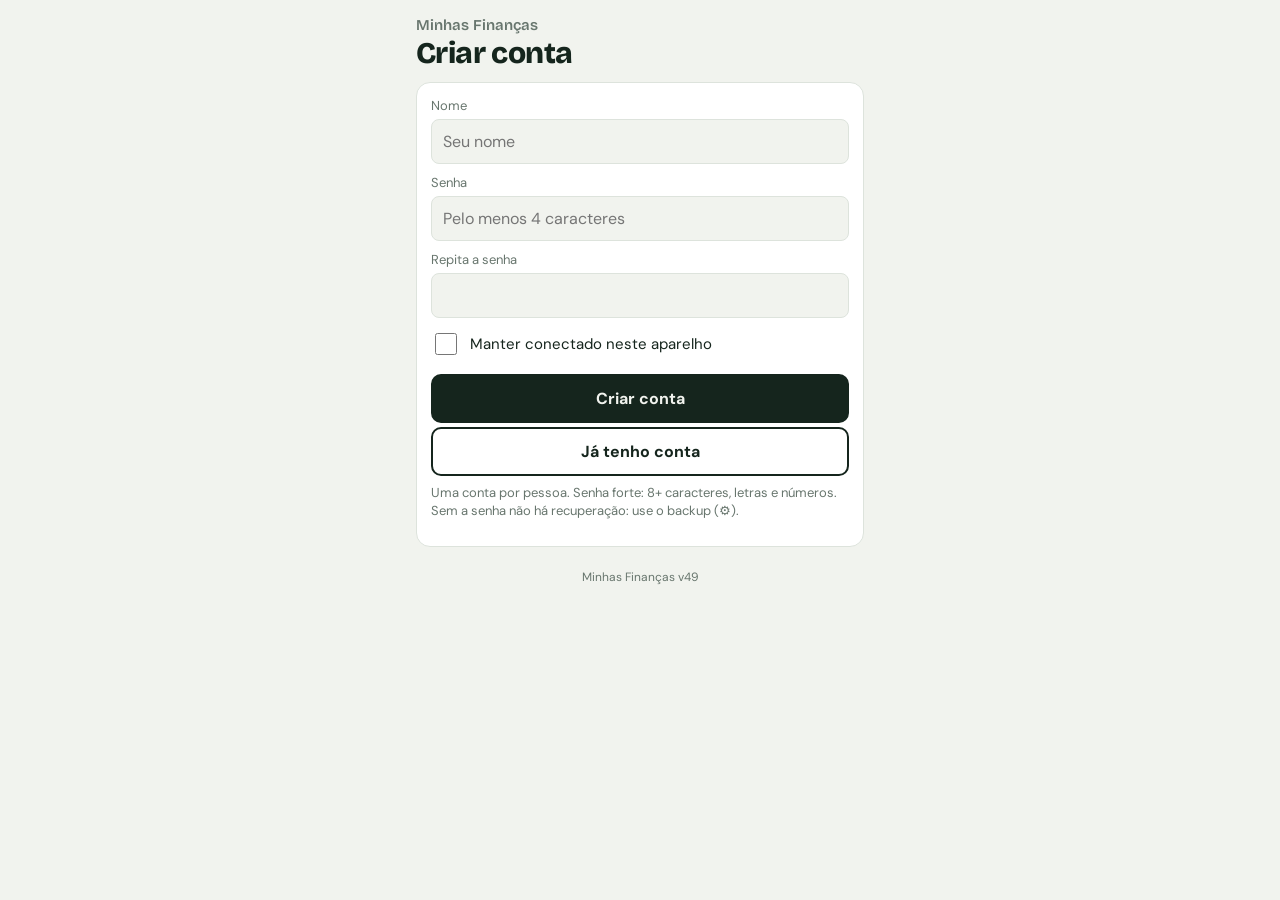
==== commit 46f3ec75: "v49: Casal por QR Code e botão + com menu de opções Co-Authored-By: Claude Opus 5.5 <noreply@anthrop" ====
--- a/index.html
+++ b/index.html
@@ -2,8 +2,8 @@
 <html lang="pt-BR">
 <head>
 <meta charset="utf-8">
-<meta name="app-versao" content="v48">
-<meta http-equiv="Content-Security-Policy" content="default-src 'none'; script-src 'self' 'sha256-2mIuvmWd42KYbuBI6RzSqdmKPcouCtnYpSH7JdPOXpA=' 'sha256-CWwgLzCaTOR50txOP/JxWI90l55QRRC4fYAIHzYVLbk='; style-src 'unsafe-inline'; font-src 'self'; img-src 'self' data: blob:; connect-src 'self' https://api.bcb.gov.br https://ezivqczibtsqqqzpzcdh.supabase.co; manifest-src 'self'; worker-src 'self'; base-uri 'none'; form-action 'none'">
+<meta name="app-versao" content="v49">
+<meta http-equiv="Content-Security-Policy" content="default-src 'none'; script-src 'self' 'sha256-2mIuvmWd42KYbuBI6RzSqdmKPcouCtnYpSH7JdPOXpA=' 'sha256-nUR8GrKMUpwQ2er6wmYU2OAYQu0UN7pGjiL54oo2FfA='; style-src 'unsafe-inline'; font-src 'self'; img-src 'self' data: blob:; connect-src 'self' https://api.bcb.gov.br https://ezivqczibtsqqqzpzcdh.supabase.co; manifest-src 'self'; worker-src 'self'; base-uri 'none'; form-action 'none'">
 <meta name="referrer" content="no-referrer">
 <meta name="viewport" content="width=device-width, initial-scale=1, viewport-fit=cover">
 <title>Minhas Finanças</title>
@@ -416,7 +416,19 @@
 .crow.dv4{grid-template-columns:1fr 96px 52px 40px}.crow.dv4 .cd{grid-column:3;grid-row:1;padding:11px 6px;text-align:center}.crow.dv4 .x{grid-column:4;grid-row:1}
 #fatbtn{min-height:40px;padding:8px 14px;border:1.5px solid var(--line);border-radius:999px;text-decoration:none;color:var(--ink);font-weight:600;font-size:13px;margin:4px 0 0}
 .linkb{min-height:36px}
-.fab{transition:transform .2s ease,opacity .2s ease}.fab.esc{transform:translateY(140%);opacity:0;pointer-events:none}
+.fab{transition:transform .2s ease,opacity .2s ease}.fab.esc{transform:translateY(140%);opacity:0;pointer-events:none}.fab.ab{transform:rotate(45deg)}
+.mais{position:fixed;inset:0;z-index:14;background:rgba(0,0,0,.5);display:flex;align-items:flex-end;justify-content:flex-end;padding:0 18px calc(92px + env(safe-area-inset-bottom,0px))}.mais[hidden]{display:none}
+.maisl{display:flex;flex-direction:column;align-items:flex-end;gap:12px}
+.maisl button{position:relative;display:flex;align-items:center;gap:10px;border:0;background:none;padding:0;margin:0;cursor:pointer;color:var(--ink);font:700 15px 'DM Sans',sans-serif;animation:maisv .18s ease both}
+.maisl b{background:var(--card);padding:8px 12px;border-radius:10px;box-shadow:0 2px 8px rgba(0,0,0,.25)}
+.maisl span{width:52px;height:52px;border-radius:50%;background:var(--card);display:flex;align-items:center;justify-content:center;font-size:24px;box-shadow:0 3px 10px rgba(0,0,0,.3);margin-right:4px}
+.maisl .mpri span{background:var(--pos)}.maisl .mdot{top:0;right:4px}
+@keyframes maisv{from{opacity:0;transform:translateY(14px)}to{opacity:1;transform:none}}@media (prefers-reduced-motion:reduce){.maisl button{animation:none}}
+.cytop{display:flex;justify-content:space-between;align-items:center;margin:0 0 10px;color:var(--mute);font-size:13px}.cytop .linkb{width:auto;margin:0;flex:none}
+.cybar{display:flex;height:12px;border-radius:6px;overflow:hidden;background:var(--des);margin:8px 0 4px}.cybar i{display:block;background:var(--uti)}
+.cyleg{display:flex;justify-content:space-between;font-size:12px;color:var(--mute)}.cyleg span::before{content:'';display:inline-block;width:9px;height:9px;border-radius:50%;margin-right:5px;background:var(--uti)}.cyleg .cyela::before{background:var(--des)}
+.cyjun{border-top:1px solid var(--line);margin-top:6px;padding-top:8px}.cyit span small{color:var(--mute)}.cyd{display:inline-block;width:9px;height:9px;border-radius:50%;margin-right:6px;vertical-align:1px}
+#casqr,#casok{text-align:center}#cascod{font:700 15px ui-monospace,monospace;white-space:nowrap}
 .consd{margin-bottom:12px}
 #relDoc table.rt{font-size:11px}#relDoc .rt th,#relDoc .rt td{padding:3px 2px}@media(max-width:400px){#relDoc table.rt{font-size:10px}#relDoc .rt td.n,#relDoc .rt th.n{white-space:normal}}
 </style>
@@ -506,6 +518,14 @@
 <p class="msg" id="bkmsg"></p>
 </details>
 </div></details>
+<details class="cfgs" id="cfgcas"><summary><span>👫</span><div>Casal<small id="casres">Ver os gastos um do outro</small></div></summary><div class="cfgb">
+<div id="casoff"><p class="msg" style="margin-top:0">Um celular mostra o QR Code e o outro lê com a câmera. Só os gastos são mostrados. Entradas, salário, guardados e dívidas ficam só com você.</p><button type="button" class="add pri" id="casmos">📱 Mostrar meu QR Code</button><button type="button" class="add" id="casler">📷 Ler o QR Code do outro celular</button></div>
+<div id="casqr" hidden><canvas id="qcv" width="10" height="10" aria-label="QR Code do casal"></canvas><p class="msg">Ou digite no outro celular:<br><b id="cascod"></b></p><button type="button" class="add" id="casqx">Fechar QR Code</button></div>
+<div id="cascam" hidden><video id="qvid" playsinline muted hidden></video><p class="msg" id="cascmsg" role="status"></p><label for="qcode">Ou digite o código</label><div class="campo"><input id="qcode" autocomplete="off" autocapitalize="characters" spellcheck="false" placeholder="XXXX-XXXX-XXXX-XXXX-XXXX" maxlength="40"><button type="button" class="add pri" id="casdig" style="width:auto;margin:0;padding:0 16px">OK</button></div><button type="button" class="add" id="cascx">Cancelar</button></div>
+<div id="casok" hidden><p class="msg"><b>✅ Pronto! Celulares ligados.</b><br>Agora escolha o que você mostra.</p></div>
+<div id="cason" hidden><p class="msg" id="casst" style="margin-top:0"></p><label for="casnome">Seu nome no casal</label><input id="casnome" maxlength="20" autocomplete="off" placeholder="Ex.: Gui"><label>O que você mostra</label><div class="temas" id="casniv" role="radiogroup" aria-label="O que você mostra"><button type="button" role="radio" data-n="det">Detalhado</button><button type="button" role="radio" data-n="tot">Só totais</button><button type="button" role="radio" data-n="pau">Pausar</button></div><p class="msg" id="casnivx"></p><button type="button" class="add pri" id="casver">👫 Ver gastos do casal</button><button type="button" class="add" id="casmos2">Mostrar meu QR Code de novo</button><button type="button" class="add" id="casler2">📷 Ler o QR Code do outro celular</button><p class="msg">Criptografado de ponta a ponta: nem o servidor consegue ler. Atualiza quando o app é aberto.</p><button type="button" class="add perigo" id="cassai">Desfazer casal</button></div>
+<p class="msg" id="casmsg" role="status"></p>
+</div></details>
 <details class="cfgs" id="cfgapa"><summary><span>🎨</span><div>Aparência<small>Tema claro ou escuro</small></div></summary><div class="cfgb">
 <div class="temas" id="temas" role="radiogroup" aria-label="Tema"><button type="button" data-t="auto" role="radio">Automático</button><button type="button" data-t="light" role="radio">☀️ Claro</button><button type="button" data-t="dark" role="radio">🌙 Escuro</button></div>
 <p class="msg">Automático segue o tema do celular.</p>
@@ -612,6 +632,7 @@
 </section>
 
 <!-- ============ INTELIGÊNCIA ============ -->
+<section class="pg" id="pgy"><main><div id="cyBox"></div></main></section>
 <section class="pg" id="pgx">
 <main>
 <details class="cfgs consd" id="consd"><summary><span>📊</span><div>Nota do mês<small id="consres">Nota, dívidas, reserva e limite de desnecessários</small></div></summary><div class="cfgb"><div id="consBox"></div></div></details>
@@ -711,7 +732,8 @@
 <button type="button" class="robo" id="robo" hidden aria-label="Abrir o mentor financeiro" title="Mentor financeiro"><svg viewBox="0 0 32 32" aria-hidden="true"><path d="M16 3.5V8" stroke="currentColor" stroke-width="2" stroke-linecap="round"/><circle cx="16" cy="3.2" r="2" fill="currentColor"/><rect x="6" y="8" width="20" height="17" rx="6" fill="none" stroke="currentColor" stroke-width="2.2"/><circle cx="12" cy="16" r="2.3" fill="currentColor"/><circle cx="20" cy="16" r="2.3" fill="currentColor"/><path d="M12.5 21h7" stroke="currentColor" stroke-width="2" stroke-linecap="round"/><path d="M3 14v5M29 14v5" stroke="currentColor" stroke-width="2.2" stroke-linecap="round"/></svg><i id="robodot" hidden></i></button>
 <div class="sheet" id="men" hidden role="dialog" aria-modal="true" aria-labelledby="ment"><div class="sheetbox menbox"><div class="lanh"><h2 class="mhead" id="ment"><svg viewBox="0 0 32 32" aria-hidden="true"><path d="M16 3.5V8" stroke="currentColor" stroke-width="2" stroke-linecap="round"/><circle cx="16" cy="3.2" r="2" fill="currentColor"/><rect x="6" y="8" width="20" height="17" rx="6" fill="none" stroke="currentColor" stroke-width="2.2"/><circle cx="12" cy="16" r="2.3" fill="currentColor"/><circle cx="20" cy="16" r="2.3" fill="currentColor"/><path d="M12.5 21h7" stroke="currentColor" stroke-width="2" stroke-linecap="round"/><path d="M3 14v5M29 14v5" stroke="currentColor" stroke-width="2.2" stroke-linecap="round"/></svg>Mentor</h2><button type="button" class="add" id="menx">Fechar</button></div><div class="menlog" id="menlog" aria-live="polite"></div><div class="menops" id="menops"></div><div class="menin" id="menin" hidden><input id="mentx" autocomplete="off" maxlength="300" placeholder="Escreva uma dúvida" aria-label="Mensagem para o mentor"><button type="button" class="add pri" id="mensend">Enviar</button></div></div></div>
 <div class="bio" id="bio" hidden role="dialog" aria-modal="true" aria-labelledby="biot"><div class="biobox"><svg viewBox="0 0 48 48" aria-hidden="true"><path d="M24 6c-9.9 0-18 8.1-18 18M24 12c-6.6 0-12 5.4-12 12v4M24 18c-3.3 0-6 2.7-6 6v8c0 3 1 5.5 3 7.5M24 24v10c0 4 2 7 5 9M30 24c0-3.3-2.7-6-6-6M36 24c0-6.6-5.4-12-12-12M42 24c0-9.9-8.1-18-18-18M30 24v6M36 28v2c0 3-1 6-2.5 8.5" fill="none" stroke="currentColor" stroke-width="2.6" stroke-linecap="round"/></svg><h2 id="biot">Minhas Finanças</h2><p>Confirme que é você para abrir.</p><button type="button" class="add pri" id="biobtn">Entrar com a digital</button><button type="button" class="linkb" id="biosenha">Usar a senha</button><p class="msg" id="biomsg" role="alert"></p></div></div>
-<button type="button" class="fab" id="fab" hidden aria-label="Novo lançamento" title="Novo lançamento">+</button>
+<div class="mais" id="mais" hidden><div class="maisl" role="menu" aria-label="Opções do botão +"><button type="button" role="menuitem" id="abhis"><b>Histórico</b><span aria-hidden="true">📋</span></button><button type="button" role="menuitem" id="abmen"><b>Mentor</b><span aria-hidden="true">🤖</span><i class="mdot" id="abmend" hidden></i></button><button type="button" role="menuitem" id="abint"><b>Inteligência</b><span aria-hidden="true">🧠</span></button><button type="button" role="menuitem" id="abcas"><b>Casal</b><span aria-hidden="true">👫</span></button><button type="button" role="menuitem" id="abinv"><b>Investir</b><span aria-hidden="true">📈</span></button><button type="button" role="menuitem" id="ablan" class="mpri"><b>Lançar</b><span aria-hidden="true">✏️</span></button></div></div>
+<button type="button" class="fab" id="fab" hidden aria-label="Abrir opções" aria-haspopup="menu" aria-expanded="false" title="Opções">+</button>
 <div class="sheet" id="lanc" hidden role="dialog" aria-modal="true" aria-labelledby="lanct"><div class="sheetbox">
 <div class="lanh"><h2 id="lanct">Lançar</h2><button type="button" class="add" id="lancx">Fechar</button></div>
 <div class="lopc"><button type="button" class="mic lmic" id="mic1" aria-label="Falar o lançamento" title="Falar o lançamento"><span aria-hidden="true">🎤</span>Falar</button><button type="button" id="digita"><span aria-hidden="true">⌨️</span>Digitar</button><button type="button" id="ocrbtn"><span aria-hidden="true">📷</span>Foto</button><button type="button" id="compbtn"><span aria-hidden="true">📄</span>PDF</button></div>
@@ -719,8 +741,6 @@
 <div class="campo" id="digbox" hidden><input id="frase" placeholder="Ex.: padaria 12,50 pix" autocomplete="off" enterkeyhint="done"><button type="button" class="add pri" id="digok" style="width:auto;margin:0;padding:0 16px">OK</button></div>
 <div id="atalhos" hidden><label>Atalhos · toque para lançar de novo</label><div class="chips" id="chips"></div></div>
 <input type="file" id="ocrfile" accept="image/*" hidden><input type="file" id="compfile" accept="application/pdf,.pdf" hidden>
-<h2 class="mabr">Abrir</h2>
-<div class="mtelas"><button type="button" id="abinv"><span aria-hidden="true">📈</span>Investir</button><button type="button" id="abmen"><span aria-hidden="true">🤖</span>Mentor<i class="mdot" id="abmend" hidden></i></button><button type="button" id="abhis"><span aria-hidden="true">📋</span>Histórico</button><button type="button" id="abint"><span aria-hidden="true">🧠</span>Inteligência</button></div>
 </div></div>
 <div class="sheet" id="nov" hidden role="dialog" aria-modal="true" aria-labelledby="novt"><div class="sheetbox"><h2 id="novt">Novidades</h2><ul class="novl" id="novl"></ul><button type="button" class="add pri" id="novok">Entendi</button></div></div>
 <div class="toast" id="toast" role="status" aria-live="polite" hidden><span id="tmsg"></span><button type="button" id="tuti" hidden>Útil</button><button type="button" id="tdes" hidden>Desnecessário</button><button type="button" id="tedi" hidden>Editar</button><button type="button" id="tund">Desfazer</button><div id="tcats" hidden></div></div>
@@ -729,7 +749,7 @@
 var EMQUADRO=(window.top!==window.self);
 if(EMQUADRO){var ov=document.createElement('div');ov.setAttribute('style','position:fixed;inset:0;z-index:99999;background:#fff;color:#16301f;display:flex;align-items:center;justify-content:center;padding:24px;text-align:center;font:16px/1.5 sans-serif');ov.textContent='Por segurança, o app não abre dentro de outra página. Abra direto pelo endereço do site: guilherme3co.github.io/financeiro';document.body.appendChild(ov)}
 var KDF_IT=600000,LOCK_MS=5*60*1000;
-var VERSAO='v48';
+var VERSAO='v49';
 var PARAMS=(function(){var o={mic:false,txt:'',share:false};try{var q=new URLSearchParams(location.search);o.mic=q.get('mic')==='1';o.share=q.get('share')==='1';o.txt=[q.get('title'),q.get('text'),q.get('url')].filter(Boolean).join('\n').slice(0,3000);if(o.mic||o.txt||o.share)history.replaceState(null,'',location.pathname)}catch(e){}return o})();
 var COR={rec:{n:'Entrada',v:'--rec'},uti:{n:'Útil',v:'--uti'},des:{n:'Desnecessário',v:'--des'},gua:{n:'Guardado',v:'--gua'},sem:{n:'Sem categoria',v:'--sem'}};
 var st=null,uid=null,KEYC=null,users=[],wq=Promise.resolve();
@@ -748,7 +768,7 @@
 o.parcelas=(Array.isArray(o.parcelas)?o.parcelas:[]).slice(0,60).map(function(p,k){p=p||{};var n=Math.max(2,Math.min(60,parseInt(p.n)||2)),v2=!!p.v2,r={id:Number(p.id)||Date.now()+k,desc:String(p.desc||'Compra').slice(0,60),tot:Math.max(0,Number(p.tot)||0),n:n,k:Math.max(v2?1:2,Math.min(n+1,parseInt(p.k)||(v2?1:2))),d0:/^\d{4}-\d{2}-\d{2}$/.test(p.d0)?p.d0:hoje(),cor:(p.cor==='uti'||p.cor==='des')?p.cor:'sem'};if(v2){r.v2=1;r.t=/^\d{2}:\d{2}$/.test(p.t)?p.t:'';if(/^[a-z0-9]{1,16}$/.test(p.cat))r.cat=p.cat;if(p.txid)r.txid=String(p.txid).slice(0,48);if(/^\d{14}$/.test(p.doc))r.doc=p.doc}return r});
 var mt=(o.metas&&typeof o.metas==='object')?o.metas:{};o.metas={uti:Math.max(0,Number(mt.uti)||0),des:Math.max(0,Number(mt.des)||0),tot:Math.max(0,Number(mt.tot)||0)};
 var ma=(o.metaAv&&typeof o.metaAv==='object')?o.metaAv:{};function nv_(x){x=+x;return(x===80||x===100)?x:0}o.metaAv={m:/^\d{4}-\d{2}$/.test(ma.m)?ma.m:'',uti:nv_(ma.uti),des:nv_(ma.des),tot:nv_(ma.tot)};
-var lb=(o.lemb&&typeof o.lemb==='object')?o.lemb:null;o.lemb={on:lb?!!lb.on:true,h:(lb&&lb.h>=18&&lb.h<=23)?Math.round(lb.h):21};o.lembDia=/^\d{4}-\d{2}-\d{2}$/.test(o.lembDia)?o.lembDia:'';o.abreMic=!!o.abreMic;o.autoComp=o.autoComp!==false;o.mentor=limpaMentor(o.mentor);o.nuvem=limpaNuvem(o.nuvem);var mm_=limpaMem(o);o.cats=mm_.cats;o.regras=mm_.regras;(o.items||[]).forEach(function(i){if(i&&i.cat&&!/^[a-z0-9]{1,16}$/.test(i.cat))delete i.cat});if(!o.memV){try{memInicial(o)}catch(e){}o.memV=1}
+var lb=(o.lemb&&typeof o.lemb==='object')?o.lemb:null;o.lemb={on:lb?!!lb.on:true,h:(lb&&lb.h>=18&&lb.h<=23)?Math.round(lb.h):21};o.lembDia=/^\d{4}-\d{2}-\d{2}$/.test(o.lembDia)?o.lembDia:'';o.abreMic=!!o.abreMic;o.autoComp=o.autoComp!==false;o.mentor=limpaMentor(o.mentor);o.nuvem=limpaNuvem(o.nuvem);o.casal=limpaCasal(o.casal);var mm_=limpaMem(o);o.cats=mm_.cats;o.regras=mm_.regras;(o.items||[]).forEach(function(i){if(i&&i.cat&&!/^[a-z0-9]{1,16}$/.test(i.cat))delete i.cat});if(!o.memV){try{memInicial(o)}catch(e){}o.memV=1}
 var tu={};if(o.tut&&typeof o.tut==='object')['pg1','pg3','pgp','pgk','pg4','pgc','pgr','sheet'].forEach(function(k){if(o.tut[k])tu[k]=1});o.tut=tu;
 var gb={};if(o.gBase&&typeof o.gBase==='object')Object.keys(o.gBase).slice(0,30).forEach(function(k){var v=Number(o.gBase[k]);if(isFinite(v))gb[String(k).slice(0,30)]=v});o.gBase=gb;
 var rd={};if(o.rend&&typeof o.rend==='object')Object.keys(o.rend).slice(0,30).forEach(function(k){var r=o.rend[k];if(!r||typeof r!=='object')return;var p=Number(r.pct);if(!(p>=1&&p<=500)||!/^\d{4}-\d{2}-\d{2}$/.test(r.ini))return;rd[String(k).slice(0,30)]={pct:p,ini:r.ini,iso:!!r.iso}});o.rend=rd;
@@ -796,15 +816,15 @@
 function idbDel(k){return idb().then(function(db){return new Promise(function(ok){var t=db.transaction('s','readwrite');t.objectStore('s').delete(k);t.oncomplete=ok;t.onerror=ok})}).catch(function(){})}
 
 /* ---------- telas: login, primeiro uso, app ---------- */
-var cur=0,voltaK=0,PGS=['pg1','pgi','pgk','pg4','pgx'],TITS=['Principal','Investir','Mentor','Histórico','Inteligência'],TBS=['t1','tp','tk','t2'],ALLP=['pg1','pg3','pg4','pgp','pgk','pgi','pgx','pga','pgs','pgc','pgr'];
+var cur=0,voltaK=0,PGS=['pg1','pgi','pgk','pg4','pgx','pgy'],TITS=['Principal','Investir','Mentor','Histórico','Inteligência','Casal'],TBS=['t1','tp','tk','t2'],ALLP=['pg1','pg3','pg4','pgp','pgk','pgi','pgx','pga','pgs','pgc','pgr','pgy'];
 function marcaNav(k){TBS.forEach(function(id,i){$(id).setAttribute('aria-selected',i===k?'true':'false')});$('ptit').textContent=k>=0?TITS[k]:''}
 function tela(qual){if(qual==='pga'||qual==='pgs'){$('bio').hidden=true;bioAberto=false;bioOk=bioNao=null;$('aviso').hidden=true;$('lanc').hidden=true;$('nov').hidden=true;$('men').hidden=true;MEN.esp=null}ALLP.forEach(function(i){$(i).className='pg'});$(qual).className='pg on';$('top').hidden=(qual==='pga'||qual==='pgs');window.scrollTo(0,0);fabUpd()}
-function fabUpd(){var on=!!st&&['pg1','pgi','pgk','pg4','pgc','pgx'].some(function(i){return $(i).className.indexOf('on')>=0});$('fab').hidden=!on}
-function vaiPagina(k,sub){if(!st)return;k=Math.max(0,Math.min(4,k));telaHist(k!==0);ALLP.forEach(function(i){$(i).className='pg'});$(PGS[k]).className='pg on';$('top').hidden=false;eng.setAttribute('aria-expanded','false');marcaNav(k);cur=k;$('topvolta').hidden=k===0;window.scrollTo(0,0);fabUpd();if(k===1){itTab(sub||IT.cur);return}if(k===2){mDot()}if(k===3)renderHistorico();if(k===4){renderIntel();renderConsultor();resNota()}setTimeout(function(){tour(k===0?'pg1':PGS[k])},380)}
+function fabUpd(){var on=!!st&&['pg1','pgi','pgk','pg4','pgc','pgx','pgy'].some(function(i){return $(i).className.indexOf('on')>=0});$('fab').hidden=!on}
+function vaiPagina(k,sub){if(!st)return;k=Math.max(0,Math.min(5,k));fechaMais();telaHist(k!==0);ALLP.forEach(function(i){$(i).className='pg'});$(PGS[k]).className='pg on';$('top').hidden=false;eng.setAttribute('aria-expanded','false');marcaNav(k);cur=k;$('topvolta').hidden=k===0;window.scrollTo(0,0);fabUpd();if(k===1){itTab(sub||IT.cur);return}if(k===2){mDot()}if(k===3)renderHistorico();if(k===4){renderIntel();renderConsultor();resNota()}if(k===5){CAS.todos=false;renderCasal();casSync(false)}setTimeout(function(){tour(k===0?'pg1':PGS[k])},380)}
 /* botão voltar do Android: dentro de uma tela, volta para a principal */
 function telaHist(dentro){try{if(dentro&&!(history.state&&history.state.tela))history.pushState({tela:1},'')}catch(e){}}
 function voltaInicio(){if(history.state&&history.state.tela){try{history.back();return}catch(e){}}vaiPagina(0)}
-window.addEventListener('popstate',function(){if(!st)return;['lanc','nov','men','edit','fat','lan'].forEach(function(id){var e=$(id);if(e&&!e.hidden){if(id==='men')fechaMentor();else if(id==='edit')fechaEdicao();else e.hidden=true}});if($('pg1').className.indexOf('on')<0&&!$('top').hidden)vaiPagina(0)});
+window.addEventListener('popstate',function(){if(!st)return;fechaMais();['lanc','nov','men','edit','fat','lan'].forEach(function(id){var e=$(id);if(e&&!e.hidden){if(id==='men')fechaMentor();else if(id==='edit')fechaEdicao();else e.hidden=true}});if($('pg1').className.indexOf('on')<0&&!$('top').hidden)vaiPagina(0)});
 $('topvolta').onclick=voltaInicio;
 function irPara(n,direto){vaiPagina(0)}
 function abreHistorico(){vaiPagina(3)}
@@ -815,7 +835,7 @@
 (function(){var tb=null;$('hbusca').addEventListener('input',function(){clearTimeout(tb);tb=setTimeout(renderHistorico,180)});$('hbusca').addEventListener('keydown',function(e){if(e.key==='Enter'){e.preventDefault();this.blur()}})})();
 /* conectado sem digital: qualquer pessoa com o celular desbloqueado abre o app */
 function avisoBio(){if(!st||!lembrado||bioId(uid)||!$('aviso').hidden||st.avBioAte>=hoje())return;bioPode().then(function(p){if(!p||!$('aviso').hidden)return;mostraAviso('Você está conectado sem digital: quem pegar seu celular desbloqueado abre o app. Ligue a digital para proteger.','Ligar digital',function(){$('aviso').hidden=true;abreCfg(false,'cfgseg')},'Depois',function(){st.avBioAte=isoAdd(hoje(),7);save()})})}
-function entra(){var fx=null,vinda=!!(PARAMS.share||PARAMS.txt);try{fx=fechaAuto()}catch(e){}cur=-1;irPara(0,true);gaveta();render();setTimeout(function(){buscaCdi(false);buscaTaxas(false)},1600);avisoAtualizado();nvDiario();setTimeout(function(){checaVersao();if(fx)avisoFechou(fx);else if(!vinda)lembreteBackup();if(!vinda)avisoBio();if(!vinda&&!novidades())tour('pg1')},1200);setTimeout(aposEntrada,vinda?0:900);$('quem').textContent='Conta: '+(users.filter(function(u){return u.id===uid})[0]||{nome:''}).nome}
+function entra(){var fx=null,vinda=!!(PARAMS.share||PARAMS.txt);try{fx=fechaAuto()}catch(e){}cur=-1;irPara(0,true);gaveta();render();setTimeout(function(){buscaCdi(false);buscaTaxas(false)},1600);avisoAtualizado();nvDiario();setTimeout(function(){checaVersao();if(fx)avisoFechou(fx);else if(!vinda)lembreteBackup();if(!vinda)avisoBio();if(!vinda&&!novidades())tour('pg1')},1200);setTimeout(aposEntrada,vinda?0:900);setTimeout(function(){casSync(true)},2500);$('quem').textContent='Conta: '+(users.filter(function(u){return u.id===uid})[0]||{nome:''}).nome}
 var modo='login';
 function authModo(m){modo=m;var novo=(m==='criar');$('atit').textContent=novo?'Criar conta':'Entrar';$('ucw').hidden=!novo;$('uok').textContent=novo?'Criar conta':'Entrar';$('usw').textContent=novo?'Já tenho conta':'Criar conta';
 $('up').autocomplete=novo?'new-password':'current-password';$('umsg').textContent='';
@@ -1053,9 +1073,12 @@
 b.onclick=function(){var it={id:nid(),d:hoje(),t:hora(),desc:l.desc,val:l.val,pay:l.pay,cor:l.cor,ent:false};if(l.cat&&catOk(l.cat))it.cat=l.cat;addItem(it);render();toast('Lançado: '+it.desc+' · '+brl(it.val)+rotulo(it)+'. Valor diferente? Toque em Editar.',it.id)};
 box.appendChild(b)})}
 /* ---------- botão + e folha de lançamento ---------- */
-function abreLanc(){if(!st)return;fechaMn();$('lanc').hidden=false;atalhos();setTimeout(ocrAquece,400);if(!$('digbox').hidden)setTimeout(function(){try{fr.focus()}catch(e){}},80)}
+function abreLanc(){if(!st)return;fechaMn();fechaMais();$('lanc').hidden=false;atalhos();setTimeout(ocrAquece,400);if(!$('digbox').hidden)setTimeout(function(){try{fr.focus()}catch(e){}},80)}
 function fechaLanc(){if($('lanc').hidden)return;$('lanc').hidden=true;try{fr.blur()}catch(e){}}
-$('fab').onclick=abreLanc;(function(){var y0=window.scrollY;window.addEventListener('scroll',function(){var y=window.scrollY;$('fab').classList.toggle('esc',y>y0+4&&y>120);if(y<y0-4||y<120)$('fab').classList.remove('esc');y0=y},{passive:true})})();$('abinv').onclick=function(){fechaLanc();vaiPagina(1,'inv')};$('abmen').onclick=function(){fechaLanc();vaiPagina(2)};$('abhis').onclick=function(){fechaLanc();vaiPagina(3)};$('abint').onclick=function(){fechaLanc();vaiPagina(4)};$('lancx').onclick=fechaLanc;$('lanc').onclick=function(e){if(e.target===this)fechaLanc()};
+function abreMais(){if(!st)return;fechaMn();var f=$('fab');$('mais').hidden=false;f.classList.add('ab');f.classList.remove('esc');f.setAttribute('aria-expanded','true');f.setAttribute('aria-label','Fechar opções')}
+function fechaMais(){var m=$('mais');if(!m||m.hidden)return;m.hidden=true;var f=$('fab');f.classList.remove('ab');f.setAttribute('aria-expanded','false');f.setAttribute('aria-label','Abrir opções')}
+$('fab').onclick=function(){if($('mais').hidden)abreMais();else fechaMais()};$('mais').onclick=function(e){if(e.target===this||e.target.className==='maisl')fechaMais()};document.addEventListener('keydown',function(e){if(e.key==='Escape')fechaMais()});
+$('ablan').onclick=function(){fechaMais();abreLanc()};$('abcas').onclick=function(){vaiPagina(5)};(function(){var y0=window.scrollY;window.addEventListener('scroll',function(){var y=window.scrollY;$('fab').classList.toggle('esc',y>y0+4&&y>120);if(y<y0-4||y<120)$('fab').classList.remove('esc');y0=y},{passive:true})})();$('abinv').onclick=function(){vaiPagina(1,'inv')};$('abmen').onclick=function(){vaiPagina(2)};$('abhis').onclick=function(){vaiPagina(3)};$('abint').onclick=function(){vaiPagina(4)};$('lancx').onclick=fechaLanc;$('lanc').onclick=function(e){if(e.target===this)fechaLanc()};
 document.addEventListener('keydown',function(e){if(e.key==='Escape'&&!$('lanc').hidden)fechaLanc()});
 /* ---------- tela inicial: últimos lançamentos e previsão ---------- */
 function renderUlt(){var L=$('ultl');if(!L)return;L.innerHTML='';var arr=st.items.concat(faturaView()).slice().sort(function(a,b){return(b.d||'').localeCompare(a.d||'')||(b.t||'').localeCompare(a.t||'')||(Number(b.id)||0)-(Number(a.id)||0)}).slice(0,3);
@@ -1814,7 +1837,7 @@
  try{localStorage.setItem(tk,nova+'|'+Date.now());localStorage.setItem('financas-atualizado',nova)}catch(e){}
  if(st)save();setTimeout(atualizaApp,1200)}
 function avisoAtualizado(){var v='';try{v=localStorage.getItem('financas-atualizado')||''}catch(e){}if(v&&v===VERSAO){try{localStorage.removeItem('financas-atualizado');localStorage.removeItem('financas-tentativa')}catch(e){}}}
-var NOVIDADES={v48:['Anel fica vermelho quando o Disponível está negativo.','Trocar a senha do app em ⚙ → Conta.','Nota do mês agora fica em 🧠 Inteligência.','Histórico mais leve e o botão + some ao rolar a tela.','Aviso para ligar a digital quando você fica conectado sem ela.','Letras do app guardadas no próprio celular: abre sem pedir nada ao Google.'],v47:['Nova tela 🧠 Inteligência no botão +: previsão dos próximos meses, auditor de gastos, simulador de compra e seu patrimônio.','Contas com dia de vencimento (em Investir → Planejamento): aviso na tela principal 3 dias antes, com botão Paguei.','Backup na nuvem guarda os últimos 7 dias: dá para restaurar o de ontem.'],v46:['Compra parcelada como na fatura: a 1ª parcela entra no mês seguinte e as outras mês a mês; o Limite já reserva o total no dia da compra, igual ao banco.','Comprovante parcelado (ex.: 3x de R$ 30,00) é lançado sozinho quando as parcelas batem com o total.'],v45:['Comprovante do Nubank (cartão, NuPay) lido como os de Pix: valor, iFood/loja, data, hora, crédito e CNPJ. Compra parcelada abre já com as parcelas.'],v44:['Porquinho no Guardado: no anel da tela principal e no total dos Guardados.'],v43:['Botão + é o menu do app: lançar e abrir Investir, Mentor e Histórico. As abas do topo saíram.','Nova tela Investir: estou pronto para investir, simulador (poupança, CDB, LCI/LCA, Tesouro Selic), onde guardar cada objetivo, análise dos seus guardados, meta do mês e projeção de 10 anos.','Taxas do dia (CDI, Selic, IPCA) buscadas no Banco Central.','Planejamento e Guardados agora ficam dentro de Investir. No anel, deslize para ver o total guardado.','O botão voltar do Android volta para a tela principal.'],v42:['Comprovante mais rápido: a leitura começa assim que o app abre, ainda durante a digital.','Gasto que o app já conhece entra logo depois da primeira leitura da foto.','O leitor de foto fica pronto enquanto o app está aberto, e o app abre mais leve.'],v41:['Botão + em todas as telas: fale, digite, leia a foto ou o PDF do comprovante e use os atalhos dos gastos que você mais repete.','Comprovante de um gasto que o app já conhece entra sozinho, com aviso para desfazer ou editar.','Tela inicial mais limpa: previsão do fim do mês e os últimos lançamentos.','Mentor e Consultoria agora ficam juntos na aba Mentor.','Busca no Histórico: digite “uber” e veja todos os lançamentos e o total.','Objetivos com prazo: o app diz quanto guardar por semana.','O mês fecha sozinho no dia 1 e mostra o resumo.','Configurações organizadas em blocos, tema claro ou escuro e ícones nas categorias.']};
+var NOVIDADES={v49:['Novo 👫 Casal: liguem os dois celulares pelo QR Code (⚙ → Casal) e vejam os gastos um do outro. Cada um escolhe o que mostra.','O botão + agora mostra as opções: Lançar, Investir, Casal, Inteligência, Mentor e Histórico.'],v48:['Anel fica vermelho quando o Disponível está negativo.','Trocar a senha do app em ⚙ → Conta.','Nota do mês agora fica em 🧠 Inteligência.','Histórico mais leve e o botão + some ao rolar a tela.','Aviso para ligar a digital quando você fica conectado sem ela.','Letras do app guardadas no próprio celular: abre sem pedir nada ao Google.'],v47:['Nova tela 🧠 Inteligência no botão +: previsão dos próximos meses, auditor de gastos, simulador de compra e seu patrimônio.','Contas com dia de vencimento (em Investir → Planejamento): aviso na tela principal 3 dias antes, com botão Paguei.','Backup na nuvem guarda os últimos 7 dias: dá para restaurar o de ontem.'],v46:['Compra parcelada como na fatura: a 1ª parcela entra no mês seguinte e as outras mês a mês; o Limite já reserva o total no dia da compra, igual ao banco.','Comprovante parcelado (ex.: 3x de R$ 30,00) é lançado sozinho quando as parcelas batem com o total.'],v45:['Comprovante do Nubank (cartão, NuPay) lido como os de Pix: valor, iFood/loja, data, hora, crédito e CNPJ. Compra parcelada abre já com as parcelas.'],v44:['Porquinho no Guardado: no anel da tela principal e no total dos Guardados.'],v43:['Botão + é o menu do app: lançar e abrir Investir, Mentor e Histórico. As abas do topo saíram.','Nova tela Investir: estou pronto para investir, simulador (poupança, CDB, LCI/LCA, Tesouro Selic), onde guardar cada objetivo, análise dos seus guardados, meta do mês e projeção de 10 anos.','Taxas do dia (CDI, Selic, IPCA) buscadas no Banco Central.','Planejamento e Guardados agora ficam dentro de Investir. No anel, deslize para ver o total guardado.','O botão voltar do Android volta para a tela principal.'],v42:['Comprovante mais rápido: a leitura começa assim que o app abre, ainda durante a digital.','Gasto que o app já conhece entra logo depois da primeira leitura da foto.','O leitor de foto fica pronto enquanto o app está aberto, e o app abre mais leve.'],v41:['Botão + em todas as telas: fale, digite, leia a foto ou o PDF do comprovante e use os atalhos dos gastos que você mais repete.','Comprovante de um gasto que o app já conhece entra sozinho, com aviso para desfazer ou editar.','Tela inicial mais limpa: previsão do fim do mês e os últimos lançamentos.','Mentor e Consultoria agora ficam juntos na aba Mentor.','Busca no Histórico: digite “uber” e veja todos os lançamentos e o total.','Objetivos com prazo: o app diz quanto guardar por semana.','O mês fecha sozinho no dia 1 e mostra o resumo.','Configurações organizadas em blocos, tema claro ou escuro e ícones nas categorias.']};
 function mostraNovidades(v){var L=NOVIDADES[v||VERSAO];if(!L)return false;$('novt').textContent='Novidades da '+(v||VERSAO);var u=$('novl');u.innerHTML='';L.forEach(function(x){u.appendChild(el_('li',null,x))});$('nov').hidden=false;try{$('novok').focus()}catch(e){}return true}
 function novidades(){var vis='';try{vis=localStorage.getItem('financas-visto')||''}catch(e){}if(vis===VERSAO)return false;try{localStorage.setItem('financas-visto',VERSAO)}catch(e){}
  if(!st||!(st.items.length||(st.arquivo&&st.arquivo.length)||(st.tut&&st.tut.pg1)))return false;return mostraNovidades()}
@@ -1933,7 +1956,7 @@
 {e:'#limc',t:'Limite',x:'Seu limite do crédito. Gasto no crédito sai daqui, não do Disponível.'},
 {e:'#fatbtn',t:'Pagar fatura',x:'Paga a fatura com o dinheiro do débito e devolve o valor ao Limite.'},
 {e:'#gaugeCard .gauge-nav',t:'Painéis',x:'Deslize ou toque nas setas para ver quanto você tem guardado. Toque no valor para abrir os guardados.'},
-{e:'#fab',t:'Botão +',x:'Tudo começa aqui: lançar (falar, digitar, foto ou PDF do comprovante) e abrir Investir, Mentor e Histórico.'},
+{e:'#fab',t:'Botão +',x:'Tudo começa aqui. Toque para ver as opções: Lançar, Investir, Casal, Inteligência, Mentor e Histórico.'},
 {e:'#prev',t:'Previsão',x:'Quanto sobra no fim do mês se você continuar gastando nesse ritmo.'},
 {e:'#ultimos',t:'Últimos lançamentos',x:'Os 3 mais recentes. Toque para editar ou em Ver todos.'},
 {e:'#mic1',t:'Microfone',x:'Toque e fale: “gastei 12 no pix na padaria”. Com valor e pagamento, salva sozinho.'},
@@ -2005,6 +2028,146 @@
 $('tut').addEventListener('touchmove',function(e){e.preventDefault()},{passive:false});
 
 /* ---------- backup na nuvem (Supabase): sai do celular já criptografado ---------- */
+/* ---------- casal: gastos compartilhados, criptografados de ponta a ponta ---------- */
+var QR=(function(){
+var EXP=[],LOG=[];(function(){var x=1,i;for(i=0;i<255;i++){EXP[i]=x;LOG[x]=i;x<<=1;if(x&256)x^=0x11d}for(i=255;i<512;i++)EXP[i]=EXP[i-255]})();
+function mul(a,b){return a&&b?EXP[LOG[a]+LOG[b]]:0}
+function rsGen(n){var g=[1],i,j;for(i=0;i<n;i++){var ng=[];for(j=0;j<=g.length;j++)ng[j]=0;for(j=0;j<g.length;j++){ng[j]^=g[j];ng[j+1]^=mul(g[j],EXP[i])}g=ng}return g}
+function rsEnc(data,n){var g=rsGen(n),r=data.slice(),i,j;for(i=0;i<n;i++)r.push(0);for(i=0;i<data.length;i++){var c=r[i];if(c)for(j=0;j<g.length;j++)r[i+j]^=mul(g[j],c)}return r.slice(data.length)}
+var T=[null,[7,1,19,0,0],[10,1,34,0,0],[15,1,55,0,0],[20,1,80,0,0],[26,1,108,0,0],[18,2,68,0,0],[20,2,78,0,0],[24,2,97,0,0],[30,2,116,0,0],[18,2,68,2,69],[20,4,81,0,0],[24,2,92,2,93],[26,4,107,0,0],[30,3,115,1,116],[22,5,87,1,88],[24,5,98,1,99],[28,1,107,5,108],[30,5,120,1,121],[28,3,113,4,114],[28,3,107,5,108]];
+var AL=[null,[],[6,18],[6,22],[6,26],[6,30],[6,34],[6,22,38],[6,24,42],[6,26,46],[6,28,50],[6,30,54],[6,32,58],[6,34,62],[6,26,46,66],[6,26,48,70],[6,26,50,74],[6,30,54,78],[6,30,56,82],[6,30,58,86],[6,34,62,90]];
+function dataCap(v){var t=T[v];return t[1]*t[2]+t[3]*t[4]}
+function bch(v,g,nb){var r=v<<nb;var gl=g.toString(2).length;for(var i=r.toString(2).length-gl;i>=0;i--)if((r>>>(i+gl-1))&1)r^=g<<i;return r}
+function make(bytes){var v=1;for(;v<=20;v++){var cb=v<10?8:16;if(4+cb+8*bytes.length<=dataCap(v)*8)break}if(v>20)return null;
+var bits=[];function put(val,n){for(var i=n-1;i>=0;i--)bits.push((val>>>i)&1)}
+put(4,4);put(bytes.length,v<10?8:16);bytes.forEach(function(b){put(b,8)});var cap=dataCap(v)*8;put(0,Math.min(4,cap-bits.length));while(bits.length%8)bits.push(0);
+var cw=[];for(var i=0;i<bits.length;i+=8){var x=0;for(var j=0;j<8;j++)x=x*2+bits[i+j];cw.push(x)}
+for(var pd=0xEC;cw.length<dataCap(v);pd^=0xEC^0x11)cw.push(pd);
+var t=T[v],blocks=[],pos=0,k;for(k=0;k<t[1];k++){blocks.push(cw.slice(pos,pos+t[2]));pos+=t[2]}for(k=0;k<t[3];k++){blocks.push(cw.slice(pos,pos+t[4]));pos+=t[4]}
+var ecs=blocks.map(function(b){return rsEnc(b,t[0])}),all=[],mx=Math.max(t[2],t[4]);
+for(i=0;i<mx;i++)blocks.forEach(function(b){if(i<b.length)all.push(b[i])});for(i=0;i<t[0];i++)ecs.forEach(function(e){all.push(e[i])});
+var N=17+4*v,M=[],F=[],r,c;for(r=0;r<N;r++){M[r]=[];F[r]=[];for(c=0;c<N;c++){M[r][c]=0;F[r][c]=0}}
+function setF(r,c,d){M[r][c]=d?1:0;F[r][c]=1}
+function finder(r0,c0){for(var dr=-1;dr<=7;dr++)for(var dc=-1;dc<=7;dc++){var rr=r0+dr,cc=c0+dc;if(rr<0||cc<0||rr>=N||cc>=N)continue;var d=Math.max(Math.abs(dr-3),Math.abs(dc-3));setF(rr,cc,d!==2&&d!==4)}}
+finder(0,0);finder(0,N-7);finder(N-7,0);
+for(i=8;i<N-8;i++){setF(6,i,i%2===0);setF(i,6,i%2===0)}
+var a=AL[v];a.forEach(function(ar){a.forEach(function(ac){if((ar===6&&ac===6)||(ar===6&&ac===a[a.length-1])||(ar===a[a.length-1]&&ac===6))return;for(var dr=-2;dr<=2;dr++)for(var dc=-2;dc<=2;dc++)setF(ar+dr,ac+dc,Math.max(Math.abs(dr),Math.abs(dc))!==1)})});
+for(i=0;i<9;i++){F[8][i]=1;F[i][8]=1}for(i=0;i<8;i++){F[8][N-1-i]=1;F[N-1-i][8]=1}F[N-8][8]=1;M[N-8][8]=1;
+if(v>=7){var vi=(v<<12)|bch(v,0x1F25,12);for(i=0;i<18;i++){var bt=(vi>>>i)&1,aa=N-11+i%3,bb=Math.floor(i/3);setF(bb,aa,bt);setF(aa,bb,bt)}}
+var bi=0,up=true;for(c=N-1;c>0;c-=2){if(c===6)c--;for(var s=0;s<N;s++){r=up?N-1-s:s;for(var dx=0;dx<2;dx++){var cc2=c-dx;if(!F[r][cc2]){var by=all[bi>>3];M[r][cc2]=by===undefined?0:(by>>>(7-(bi&7)))&1;bi++}}}up=!up}
+var MK=[function(r,c){return(r+c)%2===0},function(r){return r%2===0},function(r,c){return c%3===0},function(r,c){return(r+c)%3===0},function(r,c){return(Math.floor(r/2)+Math.floor(c/3))%2===0},function(r,c){return(r*c)%2+(r*c)%3===0},function(r,c){return((r*c)%2+(r*c)%3)%2===0},function(r,c){return((r+c)%2+(r*c)%3)%2===0}];
+var best=null,bs=1e9;
+for(var m=0;m<8;m++){var Q=M.map(function(row){return row.slice()});for(r=0;r<N;r++)for(c=0;c<N;c++)if(!F[r][c]&&MK[m](r,c))Q[r][c]^=1;
+ var fb=((1<<3)|m);var fm=((fb<<10)|bch(fb,0x537,10))^0x5412;
+ function sf(r,c,bit){Q[r][c]=bit}
+ for(i=0;i<=5;i++)sf(i,8,(fm>>>i)&1);sf(7,8,(fm>>>6)&1);sf(8,8,(fm>>>7)&1);sf(8,7,(fm>>>8)&1);for(i=9;i<15;i++)sf(8,14-i,(fm>>>i)&1);
+ for(i=0;i<8;i++)sf(8,N-1-i,(fm>>>i)&1);for(i=8;i<15;i++)sf(N-15+i,8,(fm>>>i)&1);Q[N-8][8]=1;
+ var p=pen(Q,N);if(p<bs){bs=p;best=Q}}
+return{n:N,m:best,v:v}}
+function pen(Q,N){var p=0,r,c,i;
+for(var pass=0;pass<2;pass++){for(r=0;r<N;r++){var run=1;for(c=1;c<N;c++){var cur=pass?Q[c][r]:Q[r][c],prv=pass?Q[c-1][r]:Q[r][c-1];if(cur===prv){run++;if(run===5)p+=3;else if(run>5)p++}else run=1}}}
+for(r=0;r<N-1;r++)for(c=0;c<N-1;c++){var x=Q[r][c];if(x===Q[r][c+1]&&x===Q[r+1][c]&&x===Q[r+1][c+1])p+=3}
+var P1=[1,0,1,1,1,0,1,0,0,0,0],P2=[0,0,0,0,1,0,1,1,1,0,1];
+for(pass=0;pass<2;pass++)for(r=0;r<N;r++)for(c=0;c<=N-11;c++){var a=true,b=true;for(i=0;i<11;i++){var vv=pass?Q[c+i][r]:Q[r][c+i];if(vv!==P1[i])a=false;if(vv!==P2[i])b=false;if(!a&&!b)break}if(a||b)p+=40}
+var d=0;for(r=0;r<N;r++)for(c=0;c<N;c++)d+=Q[r][c];var k=Math.ceil(Math.abs(d*20-N*N*10)/(N*N))-1;p+=Math.max(0,k)*10;return p}
+return{make:make,cap:function(){return dataCap(20)}}})();
+var CAS={cod:'',sala:'',eu:'',key:null,rod:false,ult:'',env:0,cam:null,camOn:false,erro:''},CAS_AB='23456789ABCDEFGHJKLMNPQRSTUVWXYZ',casArm=false;
+function casHex(buf){var a=new Uint8Array(buf),s='';for(var i=0;i<a.length;i++)s+=(a[i]<16?'0':'')+a[i].toString(16);return s}
+function casNovoCod(){var b=crypto.getRandomValues(new Uint8Array(20)),s='';for(var i=0;i<20;i++)s+=CAS_AB[b[i]&31];return s}
+function casLimpaCod(s){s=String(s||'').toUpperCase().replace(/^FCASAL1:/,'').replace(/[\s-]/g,'');return /^[2-9A-HJ-NP-Z]{20}$/.test(s)?s:''}
+function casFmt(c){return c.match(/.{4}/g).join('-')}
+function casNivOk(n){return n==='det'||n==='tot'||n==='pau'}
+function casLimpaPar(o){if(!o||typeof o!=='object')return null;var n=function(x){x=Number(x);return isFinite(x)&&x>=0&&x<1e9?r2(x):0},niv=casNivOk(o.niv)?o.niv:'pau',p={v:1,n:tx(o.n,20),niv:niv,m:tx(o.m,12)};if(niv==='pau')return p;
+ p.tot=n(o.tot);var c=(o.cor&&typeof o.cor==='object')?o.cor:{};p.cor={uti:n(c.uti),des:n(c.des),sem:n(c.sem)};
+ p.cat=(Array.isArray(o.cat)?o.cat:[]).slice(0,12).filter(Array.isArray).map(function(x){return[tx(x[0],40),n(x[1])]});
+ if(niv==='det')p.it=(Array.isArray(o.it)?o.it:[]).slice(0,300).filter(function(i){return i&&typeof i==='object'&&/^\d{4}-\d{2}-\d{2}$/.test(i.d)}).map(function(i){return{d:i.d,t:/^\d{2}:\d{2}$/.test(i.t)?i.t:'',v:n(i.v),ds:tx(i.ds,60),c:(i.c==='uti'||i.c==='des')?i.c:'sem',k:tx(i.k,40),pg:tx(i.pg,30)}});
+ return p}
+function limpaCasal(c){if(!c||typeof c!=='object'||!/^[2-9A-HJ-NP-Z]{20}$/.test(c.cod)||!/^[a-f0-9]{64}$/.test(c.tok))return undefined;
+ var r={cod:c.cod,tok:c.tok,nome:tx(c.nome,20),niv:casNivOk(c.niv)?c.niv:'det',desde:/^\d{4}-\d{2}-\d{2}$/.test(c.desde)?c.desde:hoje(),sync:typeof c.sync==='string'?c.sync.slice(0,30):''};
+ if(c.saiu)r.saiu=1;var p=c.par&&casLimpaPar(c.par);if(p){r.par=p;r.parQ=tx(c.parQ,40)}return r}
+function casPrep(){var c=st&&st.casal;if(!c)return Promise.reject(new Error('sem'));if(CAS.cod===c.cod&&CAS.key)return Promise.resolve();
+ var te=new TextEncoder(),salt=te.encode('financas-casal-v1');
+ return crypto.subtle.importKey('raw',te.encode(c.cod),'HKDF',false,['deriveKey','deriveBits']).then(function(k){
+  return Promise.all([crypto.subtle.deriveBits({name:'HKDF',hash:'SHA-256',salt:salt,info:te.encode('sala')},k,256),
+   crypto.subtle.deriveKey({name:'HKDF',hash:'SHA-256',salt:salt,info:te.encode('chave')},k,{name:'AES-GCM',length:256},false,['encrypt','decrypt']),
+   crypto.subtle.digest('SHA-256',te.encode(c.tok))])}).then(function(r){CAS.cod=c.cod;CAS.sala=casHex(r[0]);CAS.key=r[1];CAS.eu=casHex(r[2]);CAS.ult=''})}
+function casRpc(fn,args){var body=JSON.stringify(args);return fetch(SB_URL+'/rest/v1/rpc/'+fn,{method:'POST',headers:{apikey:SB_KEY,'Content-Type':'application/json',Accept:'application/json'},body:body,cache:'no-store',credentials:'omit',referrerPolicy:'no-referrer',keepalive:body.length<60000}).then(function(r){return r.text().then(function(t){var j=null;try{j=JSON.parse(t)}catch(e){}if(!r.ok)throw new Error((j&&j.message)||('http'+r.status));return j})})}
+function casMeus(){return st.items.filter(function(i){return !i.ent&&i.cor!=='gua'&&i.val>0})}
+function casResumo(g){var r={tot:0,cor:{uti:0,des:0,sem:0},cat:{}};g.forEach(function(i){r.tot+=i.val;r.cor[(i.cor==='uti'||i.cor==='des')?i.cor:'sem']+=i.val;var k=catNome(i.cat)||(COR[i.cor]||COR.sem).n;r.cat[k]=(r.cat[k]||0)+i.val});
+ r.tot=r2(r.tot);Object.keys(r.cor).forEach(function(k){r.cor[k]=r2(r.cor[k])});r.lc=Object.keys(r.cat).map(function(k){return[k,r2(r.cat[k])]}).sort(function(a,b){return b[1]-a[1]}).slice(0,12);return r}
+function casPacote(){var c=st.casal,p={v:1,n:c.nome||'',niv:c.niv,m:rotuloMes()};if(c.niv==='pau')return p;var g=casMeus(),r=casResumo(g);p.tot=r.tot;p.cor=r.cor;p.cat=r.lc;
+ if(c.niv==='det')p.it=g.slice(-300).map(function(i){return{d:i.d,t:i.t,v:r2(i.val),ds:tx(i.desc,60),c:i.cor,k:catNome(i.cat)||'',pg:tx(i.pay,30)}});return p}
+function casSync(forca){var c=st&&st.casal;if(!c||CAS.rod)return Promise.resolve(false);if(!forca&&CAS.env&&Date.now()-CAS.env<60000)return Promise.resolve(false);
+ CAS.rod=true;var cod=c.cod;
+ return casPrep().then(function(){var js=JSON.stringify(casPacote());if(js===CAS.ult)return;return enc(CAS.key,js).then(function(r){return casRpc('casal_salvar',{p_sala:CAS.sala,p_token:c.tok,p_dados:JSON.stringify({v:1,iv:r.iv,ct:r.ct})})}).then(function(){CAS.ult=js})})
+ .then(function(){return casRpc('casal_ler',{p_sala:CAS.sala})}).then(function(rows){if(!st||!st.casal||st.casal.cod!==cod)return;
+  var o=(Array.isArray(rows)?rows:[]).filter(function(x){return x&&x.autor!==CAS.eu&&typeof x.dados==='string'})[0];if(!o)return;
+  if(!o.dados){if(st.casal.par){delete st.casal.par;st.casal.saiu=1}return}
+  var e=null;try{e=JSON.parse(o.dados)}catch(_){}if(!e||typeof e.iv!=='string'||typeof e.ct!=='string')return;
+  return dec(CAS.key,e).then(function(t){var p=casLimpaPar(JSON.parse(t));if(p&&st.casal&&st.casal.cod===cod){st.casal.par=p;st.casal.parQ=tx(o.atualizado,40);delete st.casal.saiu}})})
+ .then(function(){CAS.rod=false;CAS.erro='';CAS.env=Date.now();if(st&&st.casal&&st.casal.cod===cod){st.casal.sync=new Date().toISOString();save()}casTela();return true},
+  function(e){CAS.rod=false;CAS.erro=String(e&&e.message||e);casTela();return false})}
+function casTela(){casUI();if(st&&$('pgy').className.indexOf('on')>=0)renderCasal()}
+function casQuando(iso){var t=Date.parse(iso);if(!t)return '';var m=Math.round((Date.now()-t)/60000);if(m<1)return 'agora';if(m<60)return 'há '+m+' min';var h=Math.round(m/60);if(h<24)return 'há '+h+' h';var d=new Date(t);return 'em '+pad(d.getDate())+'/'+pad(d.getMonth()+1)}
+function casErroTxt(){var e=CAS.erro;if(!e)return '';if(/completo/.test(e))return 'Este código já está ligado a dois celulares. Desfaça e gere um novo.';if(/muitos/.test(e))return 'Muitas atualizações seguidas. Tente em instantes.';return navigator.onLine===false?'Sem internet. Mostrando os últimos dados salvos.':'Não consegui atualizar agora. Mostrando os últimos dados salvos.'}
+var CAS_NIVX={det:'Seu par vê cada gasto: valor, dia, local e categoria.',tot:'Seu par vê só o total do mês e por categoria.',pau:'Nada é mostrado até você voltar a compartilhar.'};
+function casUI(){if(!st||!$('cason'))return;var c=st.casal;$('casoff').hidden=!!c;$('cason').hidden=!c;
+ $('casres').textContent=c?(c.par?'Ligado com '+(c.par.n||'seu par'):'Esperando o outro celular'):'Ver os gastos um do outro';
+ $('casmsg').textContent=casErroTxt();if(!c){$('casqr').hidden=true;return}
+ if(document.activeElement!==$('casnome'))$('casnome').value=c.nome||'';
+ [].forEach.call($('casniv').children,function(b){b.setAttribute('aria-checked',b.getAttribute('data-n')===c.niv?'true':'false')});$('casnivx').textContent=CAS_NIVX[c.niv];
+ $('casst').textContent=c.par?'✅ Ligado com '+(c.par.n||'seu par')+(c.sync?' · atualizado '+casQuando(c.sync):''):(c.saiu?'Seu par desfez a ligação.':'⏳ Esperando o outro celular ler o seu QR Code.');
+ $('casler2').hidden=!!c.par}
+function casDesenhaQR(){var c=st.casal,s='FCASAL1:'+c.cod,bytes=[];for(var i=0;i<s.length;i++)bytes.push(s.charCodeAt(i));var q=QR.make(bytes);if(!q)return;
+ var sc=Math.max(4,Math.floor(300/(q.n+8))),px=(q.n+8)*sc,cv=$('qcv'),x=cv.getContext('2d');cv.width=cv.height=px;x.fillStyle='#fff';x.fillRect(0,0,px,px);x.fillStyle='#000';
+ for(var r=0;r<q.n;r++)for(var k=0;k<q.n;k++)if(q.m[r][k])x.fillRect((k+4)*sc,(r+4)*sc,sc,sc);$('cascod').textContent=casFmt(c.cod)}
+function casCria(){if(st.casal)return;st.casal={cod:casNovoCod(),tok:casHex(crypto.getRandomValues(new Uint8Array(32))),nome:'',niv:'det',desde:hoje(),sync:''};CAS.cod='';save()}
+function casMostra(){casCamPara();casCria();casDesenhaQR();$('casqr').hidden=false;casUI();casSync(true)}
+function casEntra(t){var cod=casLimpaCod(t),m=$('cascmsg');if(!cod){m.textContent='Código inválido. Confira e tente de novo.';return false}casCamPara();
+ if(st.casal&&st.casal.cod===cod){$('casmsg').textContent='Vocês já estão ligados.';return true}
+ var nome=st.casal?st.casal.nome:'',niv=st.casal?st.casal.niv:'det';st.casal={cod:cod,tok:casHex(crypto.getRandomValues(new Uint8Array(32))),nome:nome,niv:niv,desde:hoje(),sync:''};CAS.cod='';CAS.key=null;save();
+ $('casqr').hidden=true;casUI();$('casok').hidden=false;try{if(navigator.vibrate)navigator.vibrate(60)}catch(e){}casSync(true);return true}
+function casJsqr(){if(window.jsQR)return Promise.resolve();return new Promise(function(ok,no){var s=document.createElement('script');s.src='qr/jsqr.js';s.onload=function(){if(window.jsQR)ok();else no()};s.onerror=no;document.head.appendChild(s)})}
+function casDetector(){if('BarcodeDetector' in window){try{var d=new BarcodeDetector({formats:['qr_code']});return Promise.resolve(function(v){return d.detect(v).then(function(cs){return cs.length?cs[0].rawValue:''})})}catch(e){}}
+ return casJsqr().then(function(){var cv=document.createElement('canvas'),cx=cv.getContext('2d',{willReadFrequently:true});return function(v){var w=v.videoWidth,h=v.videoHeight;if(!w||!h)return Promise.resolve('');var s=Math.min(1,720/Math.max(w,h));w=Math.round(w*s);h=Math.round(h*s);cv.width=w;cv.height=h;cx.drawImage(v,0,0,w,h);var r=window.jsQR(cx.getImageData(0,0,w,h).data,w,h,{inversionAttempts:'dontInvert'});return Promise.resolve(r?r.data:'')}})}
+function casLoop(det){if(!CAS.camOn)return;det($('qvid')).then(function(t){if(t&&String(t).indexOf('FCASAL1:')===0&&casEntra(t))return 'fim'},function(){}).then(function(r){if(r!=='fim'&&CAS.camOn)setTimeout(function(){casLoop(det)},200)})}
+function casCam(){var m=$('cascmsg');$('casqr').hidden=true;$('casok').hidden=true;$('cascam').hidden=false;$('qcode').value='';
+ if(!navigator.mediaDevices||!navigator.mediaDevices.getUserMedia){m.textContent='Este navegador não abre a câmera. Digite o código abaixo.';return}
+ if(CAS.camOn)return;m.textContent='Abrindo a câmera...';
+ navigator.mediaDevices.getUserMedia({video:{facingMode:'environment'},audio:false}).then(function(s){if($('cascam').hidden){s.getTracks().forEach(function(t){t.stop()});return null}
+  CAS.cam=s;CAS.camOn=true;var v=$('qvid');v.setAttribute('playsinline','');v.muted=true;v.srcObject=s;v.hidden=false;var pl=v.play();if(pl&&pl.catch)pl.catch(function(){});m.textContent='Aponte para o QR Code do outro celular.';return casDetector()},function(){throw 'cam'})
+ .then(function(det){if(det&&CAS.camOn)casLoop(det)},function(e){m.textContent=e==='cam'?'Não consegui abrir a câmera. Libere a permissão ou digite o código abaixo.':'Não consegui ler pela câmera aqui. Digite o código abaixo.'})}
+function casCamPara(){CAS.camOn=false;if(CAS.cam){CAS.cam.getTracks().forEach(function(t){t.stop()});CAS.cam=null}var v=$('qvid');if(v){try{v.srcObject=null}catch(e){}v.hidden=true}var b=$('cascam');if(b)b.hidden=true}
+$('casmos').onclick=casMostra;$('casmos2').onclick=casMostra;$('casler').onclick=casCam;$('casler2').onclick=casCam;
+$('casqx').onclick=function(){$('casqr').hidden=true};$('cascx').onclick=casCamPara;
+$('casdig').onclick=function(){var t=$('qcode').value;if(!t.trim()){$('cascmsg').textContent='Digite o código que aparece no outro celular.';return}casEntra(t)};
+$('qcode').onkeydown=function(e){if(e.key==='Enter'){e.preventDefault();$('casdig').click()}};
+$('casnome').onchange=function(){if(!st||!st.casal)return;st.casal.nome=tx(this.value.trim(),20);save();casSync(true)};
+$('casniv').onclick=function(e){var b=e.target.closest('button');if(!b||!st||!st.casal)return;st.casal.niv=b.getAttribute('data-n');save();casUI();casSync(true)};
+$('casver').onclick=function(){vaiPagina(5)};
+$('cassai').onclick=function(){var b=this;if(!st||!st.casal)return;if(!casArm){casArm=true;b.textContent='Toque de novo para desfazer';setTimeout(function(){casArm=false;b.textContent='Desfazer casal'},4000);return}
+ casArm=false;b.textContent='Desfazer casal';b.disabled=true;var c=st.casal;casPrep().then(function(){return casRpc('casal_salvar',{p_sala:CAS.sala,p_token:c.tok,p_dados:''})}).catch(function(){}).then(function(){b.disabled=false;if(st){delete st.casal;save()}CAS.cod='';CAS.key=null;CAS.ult='';CAS.erro='';casCamPara();$('casok').hidden=true;casUI();$('casmsg').textContent='Ligação desfeita. Nada mais é compartilhado.'})};
+$('cfgcas').addEventListener('toggle',function(){if(this.open)casUI();else casCamPara()});
+document.addEventListener('visibilitychange',function(){if(!st||!st.casal)return;if(document.hidden){casCamPara();casSync(true)}else casSync(false)});
+function renderCasal(){var B=$('cyBox');if(!B||!st)return;B.innerHTML='';var c=st.casal;
+ if(!c){var k0=iCard('Casal','👫');k0.appendChild(el_('p','imsg','Vejam os gastos um do outro. Cada um escolhe o que mostra. Vai tudo criptografado: nem o servidor consegue ler.'));var b0=el_('button','add pri','Ligar com meu par (QR Code)');b0.type='button';b0.onclick=function(){abreCfg(false,'cfgcas')};k0.appendChild(b0);B.appendChild(k0);return}
+ var P=c.par,nm=(P&&P.n)||'Seu par',eu=casResumo(casMeus());
+ var tp=el_('div','cytop');tp.appendChild(el_('small',null,CAS.rod?'Atualizando...':c.sync?'Atualizado '+casQuando(c.sync):'Ainda não atualizou'));var rb=el_('button','linkb','🔄 Atualizar');rb.type='button';rb.disabled=CAS.rod;rb.onclick=function(){casSync(true);renderCasal()};tp.appendChild(rb);B.appendChild(tp);
+ var et=casErroTxt();if(et)B.appendChild(el_('p','idica al',et));
+ if(!P){var k1=iCard(c.saiu?'Ligação desfeita':'Esperando seu par','⏳');k1.appendChild(el_('p','imsg',c.saiu?'Seu par desfez a ligação. Para ligar de novo, desfaça aqui e leiam um QR Code novo.':'O outro celular ainda não leu o seu QR Code. No celular dele(a): ⚙ → Casal → Ler QR Code.'));var b1=el_('button','add','Abrir Casal em ⚙');b1.type='button';b1.onclick=function(){abreCfg(false,'cfgcas')};k1.appendChild(b1);B.appendChild(k1);return}
+ if(P.niv==='pau'){var kp=iCard(nm,'⏸️');kp.appendChild(el_('p','imsg',nm+' pausou o compartilhamento. Você continua mostrando o que escolheu em ⚙ → Casal.'));B.appendChild(kp);return}
+ var k2=iCard('Gastos do mês','👫');
+ var tb=rTab(['','Você',nm],[['Útil',{t:brl(eu.cor.uti),n:1},{t:brl(P.cor.uti),n:1}],['Desnecessário',{t:brl(eu.cor.des),n:1},{t:brl(P.cor.des),n:1}],['Sem categoria',{t:brl(eu.cor.sem),n:1},{t:brl(P.cor.sem),n:1}],['Total',{t:brl(eu.tot),n:1},{t:brl(P.tot),n:1}]]);tb.classList.add('itab');k2.appendChild(tb);
+ iLinha(k2,'Juntos no mês',brl(r2(eu.tot+P.tot)),'cyjun');var mx=Math.max(eu.tot,P.tot);if(mx>0){var br=el_('div','cybar');var a=el_('i','cyeu');a.style.width=Math.round(eu.tot/(eu.tot+P.tot||1)*100)+'%';br.appendChild(a);k2.appendChild(br);var lg=el_('div','cyleg');lg.appendChild(el_('span','cyeu','Você'));lg.appendChild(el_('span','cyela',nm));k2.appendChild(lg)}
+ if(P.m&&P.m!==rotuloMes())k2.appendChild(el_('p','imsg','Os dados de '+nm+' são de '+P.m+'.'));B.appendChild(k2);
+ if(P.cat&&P.cat.length){var k3=iCard('Onde '+nm+' gastou','📊');P.cat.forEach(function(x){iLinha(k3,x[0],brl(x[1]))});B.appendChild(k3)}
+ if(P.niv!=='det'){B.appendChild(el_('p','imsg',nm+' mostra só os totais.'));return}
+ var k4=iCard('Gastos de '+nm,'🧾'),L=(P.it||[]).slice().sort(function(x,y){return(y.d+y.t).localeCompare(x.d+x.t)});
+ if(!L.length)k4.appendChild(el_('p','imsg','Nenhum gasto neste mês ainda.'));
+ var mostra=Math.min(L.length,CAS.todos?300:40),dia='';
+ for(var i=0;i<mostra;i++){var it=L[i];if(it.d!==dia){dia=it.d;k4.appendChild(el_('b',null,dm(it.d)))}var r=el_('div','irow cyit'),s=el_('span');var dt=el_('i','cyd');dt.style.background='var(--'+it.c+')';s.appendChild(dt);s.appendChild(document.createTextNode(it.ds||'Gasto'));var sub=[it.t,it.k,it.pg].filter(Boolean).join(' · ');if(sub)s.appendChild(el_('small',null,' · '+sub));r.appendChild(s);r.appendChild(el_('b',null,brl(it.v)));k4.appendChild(r)}
+ if(L.length>mostra){var bm=el_('button','add','Ver todos ('+L.length+')');bm.type='button';bm.onclick=function(){CAS.todos=true;renderCasal()};k4.appendChild(bm)}
+ B.appendChild(k4)}
 var SB_URL='https://ezivqczibtsqqqzpzcdh.supabase.co',SB_KEY='sb_publishable_YhQFxwQmRruAh7aDATquFQ_sR81kg-Z',NV_IT=310000;
 var nvTm=null,nvRodando=false,nvMudo=false;
 function limpaNuvem(n){if(!n||typeof n!=='object'||!n.on)return{on:false};var ok=/^[a-f0-9]{64}$/.test(n.id)&&typeof n.salt==='string'&&typeof n.k==='string'&&n.k.length>=40&&n.k.length<=64;
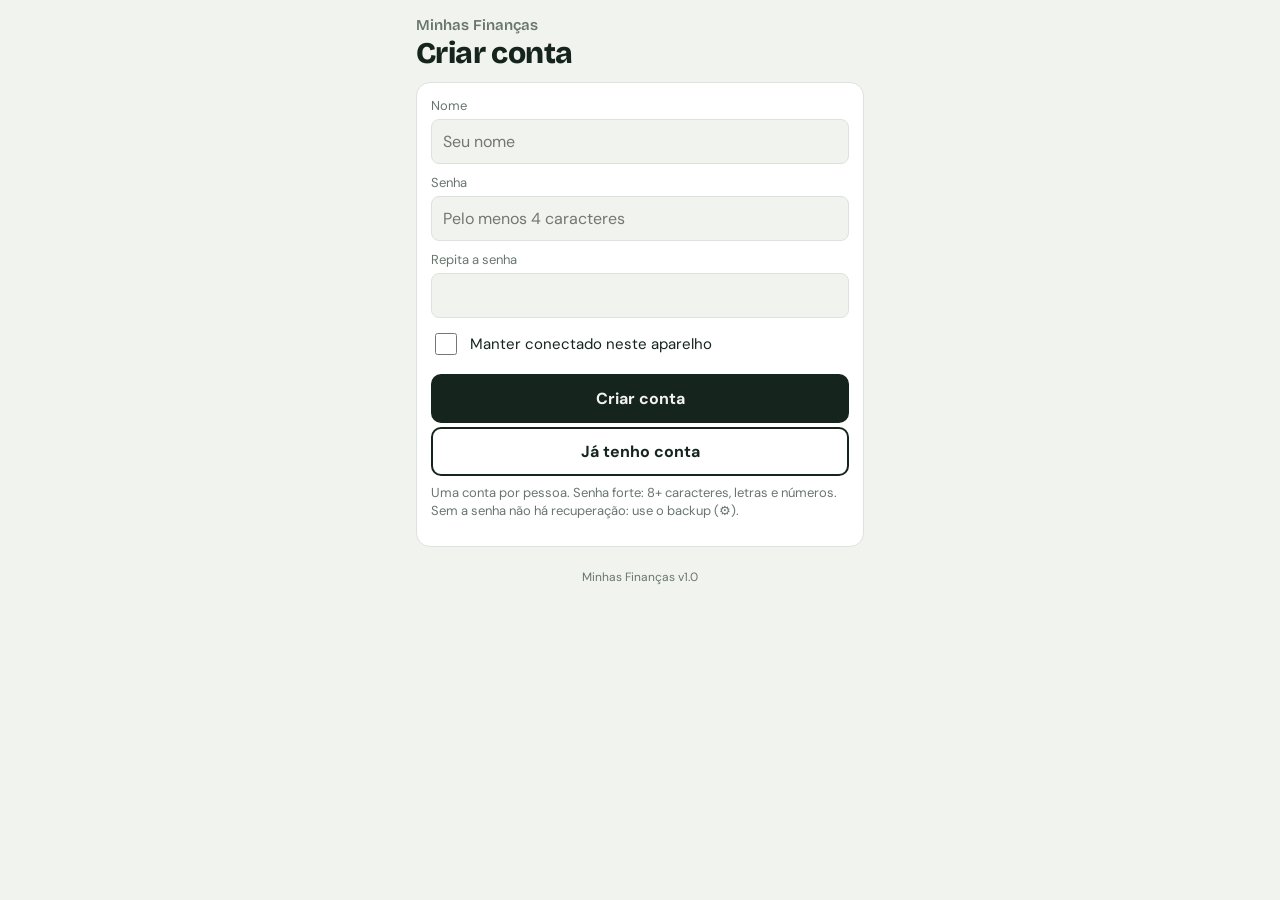
==== commit e06e1010: "v1.0: avisos de contas, checkup de segurança, caixa de erros, teste diário e manual Co-Authored-By: " ====
--- a/index.html
+++ b/index.html
@@ -2,8 +2,8 @@
 <html lang="pt-BR">
 <head>
 <meta charset="utf-8">
-<meta name="app-versao" content="v49">
-<meta http-equiv="Content-Security-Policy" content="default-src 'none'; script-src 'self' 'sha256-2mIuvmWd42KYbuBI6RzSqdmKPcouCtnYpSH7JdPOXpA=' 'sha256-nUR8GrKMUpwQ2er6wmYU2OAYQu0UN7pGjiL54oo2FfA='; style-src 'unsafe-inline'; font-src 'self'; img-src 'self' data: blob:; connect-src 'self' https://api.bcb.gov.br https://ezivqczibtsqqqzpzcdh.supabase.co; manifest-src 'self'; worker-src 'self'; base-uri 'none'; form-action 'none'">
+<meta name="app-versao" content="v1.0">
+<meta http-equiv="Content-Security-Policy" content="default-src 'none'; script-src 'self' 'sha256-2mIuvmWd42KYbuBI6RzSqdmKPcouCtnYpSH7JdPOXpA=' 'sha256-esEFQrW2OZ+tk/dKzu7wUKWzYC9OgAbuAsGAW9bcdWg='; style-src 'unsafe-inline'; font-src 'self'; img-src 'self' data: blob:; connect-src 'self' https://api.bcb.gov.br https://ezivqczibtsqqqzpzcdh.supabase.co; manifest-src 'self'; worker-src 'self'; base-uri 'none'; form-action 'none'">
 <meta name="referrer" content="no-referrer">
 <meta name="viewport" content="width=device-width, initial-scale=1, viewport-fit=cover">
 <title>Minhas Finanças</title>
@@ -428,7 +428,9 @@
 .cybar{display:flex;height:12px;border-radius:6px;overflow:hidden;background:var(--des);margin:8px 0 4px}.cybar i{display:block;background:var(--uti)}
 .cyleg{display:flex;justify-content:space-between;font-size:12px;color:var(--mute)}.cyleg span::before{content:'';display:inline-block;width:9px;height:9px;border-radius:50%;margin-right:5px;background:var(--uti)}.cyleg .cyela::before{background:var(--des)}
 .cyjun{border-top:1px solid var(--line);margin-top:6px;padding-top:8px}.cyit span small{color:var(--mute)}.cyd{display:inline-block;width:9px;height:9px;border-radius:50%;margin-right:6px;vertical-align:1px}
-#casqr,#casok{text-align:center}#cascod{font:700 15px ui-monospace,monospace;white-space:nowrap}
+#casqr,#casok{text-align:center}
+.chki{display:flex;gap:8px;align-items:flex-start;padding:7px 0;font-size:14px;border-bottom:1px solid var(--line)}.chki:last-child{border-bottom:0}.chki>span:nth-child(2){flex:1;min-width:0}.chki .linkb{width:auto;margin:0;padding:0;flex:none;white-space:nowrap;align-self:center}.chkic{flex:none}#chkres{font-weight:700}
+.errit{font-size:12px;margin:6px 0;padding:6px 8px;background:var(--bg);border-radius:6px;word-break:break-word}#cascod{font:700 15px ui-monospace,monospace;white-space:nowrap}
 .consd{margin-bottom:12px}
 #relDoc table.rt{font-size:11px}#relDoc .rt th,#relDoc .rt td{padding:3px 2px}@media(max-width:400px){#relDoc table.rt{font-size:10px}#relDoc .rt td.n,#relDoc .rt th.n{white-space:normal}}
 </style>
@@ -495,7 +497,9 @@
 <label for="catn">Nova categoria</label><div class="row2"><div><input id="catn" maxlength="24" autocomplete="off" placeholder="Ex.: Pet, Academia"></div><div><button type="button" class="add" id="catadd" style="margin:0">Criar</button></div></div>
 <p class="msg" id="catmsg" role="status"></p>
 </div></details>
-<details class="cfgs" id="cfgseg"><summary><span>🔒</span><div>Segurança e backup<small>Digital e backup na nuvem</small></div></summary><div class="cfgb">
+<details class="cfgs" id="cfgseg"><summary><span>🔒</span><div>Segurança e backup<small>Checkup, digital e backup na nuvem</small></div></summary><div class="cfgb">
+<h2 style="margin-top:0">Checkup de segurança · <span id="chkres"></span></h2><div id="chkl"></div>
+<hr>
 <label class="chk"><input type="checkbox" id="biochk"> Entrar com a digital / Face ID</label>
 <p class="msg" id="biocfg" role="status"></p>
 <hr>
@@ -518,6 +522,11 @@
 <p class="msg" id="bkmsg"></p>
 </details>
 </div></details>
+<details class="cfgs" id="cfgavi"><summary><span>🔔</span><div>Avisos<small>Contas a vencer, mesmo com o app fechado</small></div></summary><div class="cfgb">
+<label class="chk"><input type="checkbox" id="avchk"> Avisar das contas a vencer</label>
+<p class="msg" id="avmsg" role="status"></p>
+<p class="msg">Avisa 3 dias antes, na véspera e no dia, às 9h. Usa o dia do vencimento das contas (Investir → Planejamento). O servidor só recebe as datas: nunca nomes nem valores.</p>
+</div></details>
 <details class="cfgs" id="cfgcas"><summary><span>👫</span><div>Casal<small id="casres">Ver os gastos um do outro</small></div></summary><div class="cfgb">
 <div id="casoff"><p class="msg" style="margin-top:0">Um celular mostra o QR Code e o outro lê com a câmera. Só os gastos são mostrados. Entradas, salário, guardados e dívidas ficam só com você.</p><button type="button" class="add pri" id="casmos">📱 Mostrar meu QR Code</button><button type="button" class="add" id="casler">📷 Ler o QR Code do outro celular</button></div>
 <div id="casqr" hidden><canvas id="qcv" width="10" height="10" aria-label="QR Code do casal"></canvas><p class="msg">Ou digite no outro celular:<br><b id="cascod"></b></p><button type="button" class="add" id="casqx">Fechar QR Code</button></div>
@@ -532,6 +541,7 @@
 </div></details>
 <details class="cfgs" id="cfgcon"><summary><span>👤</span><div>Conta<small id="quem"></small></div></summary><div class="cfgb">
 <details class="cfgsub" id="trocapw"><summary>Trocar a senha do app</summary><label for="pwa">Senha atual</label><input id="pwa" type="password" autocomplete="current-password"><label for="pwn">Nova senha</label><input id="pwn" type="password" autocomplete="new-password" placeholder="8+ caracteres, letras e números"><label for="pwn2">Repita a nova senha</label><input id="pwn2" type="password" autocomplete="new-password"><button type="button" class="add pri" id="pwok">Trocar senha</button><p class="msg" id="pwmsg" role="status"></p></details>
+<details class="cfgsub" id="errbox"><summary>Erros do app <span id="errn"></span></summary><div id="errl"></div><button type="button" class="add" id="errcp" hidden>Copiar para mandar ao Claude</button><button type="button" class="add" id="errlimpa" hidden>Limpar</button><p class="msg">Guarda só a mensagem técnica, sem valores. Se algo der errado, copie e mande ao Claude.</p></details>
 <button type="button" class="add" id="novab">Novidades desta versão</button>
 <button type="button" class="add" id="rever">Rever o tutorial</button>
 <p class="msg">O mês fecha sozinho no dia 1: o resumo vai para o Histórico e o saldo passa para o mês novo.</p>
@@ -746,11 +756,17 @@
 <div class="toast" id="toast" role="status" aria-live="polite" hidden><span id="tmsg"></span><button type="button" id="tuti" hidden>Útil</button><button type="button" id="tdes" hidden>Desnecessário</button><button type="button" id="tedi" hidden>Editar</button><button type="button" id="tund">Desfazer</button><div id="tcats" hidden></div></div>
 
 <script>
+/* caixa de erros: guarda só a mensagem técnica (sem valores) para mandar ao Claude */
+var ERROS=[];try{ERROS=JSON.parse(localStorage.getItem('financas-erros')||'[]');if(!Array.isArray(ERROS))ERROS=[];ERROS=ERROS.filter(function(x){return x&&typeof x.m==='string'}).slice(0,20)}catch(e){ERROS=[]}
+function errGuarda(m,o){try{m=String(m||'erro').replace(/R\$\s?[\d.,]+/g,'R$ •').replace(/\d{5,}/g,'#').slice(0,220);o=String(o||'').slice(0,80);var q=new Date(),qs=q.getFullYear()+'-'+String(q.getMonth()+1).padStart(2,'0')+'-'+String(q.getDate()).padStart(2,'0')+'T'+String(q.getHours()).padStart(2,'0')+':'+String(q.getMinutes()).padStart(2,'0');
+ var v=typeof VERSAO==='string'?VERSAO:'?',ja=ERROS.filter(function(x){return x.m===m&&x.o===o&&x.v===v})[0];if(ja){ja.n=(ja.n||1)+1;ja.q=qs;ERROS.splice(ERROS.indexOf(ja),1);ERROS.unshift(ja)}else ERROS.unshift({q:qs,v:v,m:m,o:o,n:1});ERROS=ERROS.slice(0,20);localStorage.setItem('financas-erros',JSON.stringify(ERROS))}catch(e){}}
+window.addEventListener('error',function(e){if(!e||!e.message)return;errGuarda(e.message,String(e.filename||'').split('/').pop()+':'+e.lineno+':'+e.colno)});
+window.addEventListener('unhandledrejection',function(e){var r=e&&e.reason;var m=r&&r.message?r.message:String(r);if(/AbortError|NotAllowedError|play\(\)/.test(m))return;errGuarda('Promessa: '+m,r&&r.stack?String(r.stack).split('\n')[1]||'':'')});
 var EMQUADRO=(window.top!==window.self);
 if(EMQUADRO){var ov=document.createElement('div');ov.setAttribute('style','position:fixed;inset:0;z-index:99999;background:#fff;color:#16301f;display:flex;align-items:center;justify-content:center;padding:24px;text-align:center;font:16px/1.5 sans-serif');ov.textContent='Por segurança, o app não abre dentro de outra página. Abra direto pelo endereço do site: guilherme3co.github.io/financeiro';document.body.appendChild(ov)}
 var KDF_IT=600000,LOCK_MS=5*60*1000;
-var VERSAO='v49';
-var PARAMS=(function(){var o={mic:false,txt:'',share:false};try{var q=new URLSearchParams(location.search);o.mic=q.get('mic')==='1';o.share=q.get('share')==='1';o.txt=[q.get('title'),q.get('text'),q.get('url')].filter(Boolean).join('\n').slice(0,3000);if(o.mic||o.txt||o.share)history.replaceState(null,'',location.pathname)}catch(e){}return o})();
+var VERSAO='v1.0';
+var PARAMS=(function(){var o={mic:false,txt:'',share:false,aviso:false};try{var q=new URLSearchParams(location.search);o.mic=q.get('mic')==='1';o.share=q.get('share')==='1';o.aviso=q.get('aviso')==='1';o.txt=[q.get('title'),q.get('text'),q.get('url')].filter(Boolean).join('\n').slice(0,3000);if(o.mic||o.txt||o.share||o.aviso)history.replaceState(null,'',location.pathname)}catch(e){}return o})();
 var COR={rec:{n:'Entrada',v:'--rec'},uti:{n:'Útil',v:'--uti'},des:{n:'Desnecessário',v:'--des'},gua:{n:'Guardado',v:'--gua'},sem:{n:'Sem categoria',v:'--sem'}};
 var st=null,uid=null,KEYC=null,users=[],wq=Promise.resolve();
 function norm(i){var m={pos:'uti',neg:'des',mid:'gua'};if(m[i.cor])i.cor=m[i.cor];if(i.ent)i.cor='rec';else if(i.cor==='rec')i.ent=true;if(!COR[i.cor])i.cor='sem';i.val=Number(i.val)||0;i.desc=String(i.desc||'');i.pay=String(i.pay||'Não informada');i.d=String(i.d||hoje());i.t=String(i.t||'');i.ent=!!i.ent;return i}
@@ -768,7 +784,7 @@
 o.parcelas=(Array.isArray(o.parcelas)?o.parcelas:[]).slice(0,60).map(function(p,k){p=p||{};var n=Math.max(2,Math.min(60,parseInt(p.n)||2)),v2=!!p.v2,r={id:Number(p.id)||Date.now()+k,desc:String(p.desc||'Compra').slice(0,60),tot:Math.max(0,Number(p.tot)||0),n:n,k:Math.max(v2?1:2,Math.min(n+1,parseInt(p.k)||(v2?1:2))),d0:/^\d{4}-\d{2}-\d{2}$/.test(p.d0)?p.d0:hoje(),cor:(p.cor==='uti'||p.cor==='des')?p.cor:'sem'};if(v2){r.v2=1;r.t=/^\d{2}:\d{2}$/.test(p.t)?p.t:'';if(/^[a-z0-9]{1,16}$/.test(p.cat))r.cat=p.cat;if(p.txid)r.txid=String(p.txid).slice(0,48);if(/^\d{14}$/.test(p.doc))r.doc=p.doc}return r});
 var mt=(o.metas&&typeof o.metas==='object')?o.metas:{};o.metas={uti:Math.max(0,Number(mt.uti)||0),des:Math.max(0,Number(mt.des)||0),tot:Math.max(0,Number(mt.tot)||0)};
 var ma=(o.metaAv&&typeof o.metaAv==='object')?o.metaAv:{};function nv_(x){x=+x;return(x===80||x===100)?x:0}o.metaAv={m:/^\d{4}-\d{2}$/.test(ma.m)?ma.m:'',uti:nv_(ma.uti),des:nv_(ma.des),tot:nv_(ma.tot)};
-var lb=(o.lemb&&typeof o.lemb==='object')?o.lemb:null;o.lemb={on:lb?!!lb.on:true,h:(lb&&lb.h>=18&&lb.h<=23)?Math.round(lb.h):21};o.lembDia=/^\d{4}-\d{2}-\d{2}$/.test(o.lembDia)?o.lembDia:'';o.abreMic=!!o.abreMic;o.autoComp=o.autoComp!==false;o.mentor=limpaMentor(o.mentor);o.nuvem=limpaNuvem(o.nuvem);o.casal=limpaCasal(o.casal);var mm_=limpaMem(o);o.cats=mm_.cats;o.regras=mm_.regras;(o.items||[]).forEach(function(i){if(i&&i.cat&&!/^[a-z0-9]{1,16}$/.test(i.cat))delete i.cat});if(!o.memV){try{memInicial(o)}catch(e){}o.memV=1}
+var lb=(o.lemb&&typeof o.lemb==='object')?o.lemb:null;o.lemb={on:lb?!!lb.on:true,h:(lb&&lb.h>=18&&lb.h<=23)?Math.round(lb.h):21};o.lembDia=/^\d{4}-\d{2}-\d{2}$/.test(o.lembDia)?o.lembDia:'';o.abreMic=!!o.abreMic;o.autoComp=o.autoComp!==false;o.mentor=limpaMentor(o.mentor);o.nuvem=limpaNuvem(o.nuvem);o.casal=limpaCasal(o.casal);o.avisos=limpaAvisos(o.avisos);var mm_=limpaMem(o);o.cats=mm_.cats;o.regras=mm_.regras;(o.items||[]).forEach(function(i){if(i&&i.cat&&!/^[a-z0-9]{1,16}$/.test(i.cat))delete i.cat});if(!o.memV){try{memInicial(o)}catch(e){}o.memV=1}
 var tu={};if(o.tut&&typeof o.tut==='object')['pg1','pg3','pgp','pgk','pg4','pgc','pgr','sheet'].forEach(function(k){if(o.tut[k])tu[k]=1});o.tut=tu;
 var gb={};if(o.gBase&&typeof o.gBase==='object')Object.keys(o.gBase).slice(0,30).forEach(function(k){var v=Number(o.gBase[k]);if(isFinite(v))gb[String(k).slice(0,30)]=v});o.gBase=gb;
 var rd={};if(o.rend&&typeof o.rend==='object')Object.keys(o.rend).slice(0,30).forEach(function(k){var r=o.rend[k];if(!r||typeof r!=='object')return;var p=Number(r.pct);if(!(p>=1&&p<=500)||!/^\d{4}-\d{2}-\d{2}$/.test(r.ini))return;rd[String(k).slice(0,30)]={pct:p,ini:r.ini,iso:!!r.iso}});o.rend=rd;
@@ -835,7 +851,7 @@
 (function(){var tb=null;$('hbusca').addEventListener('input',function(){clearTimeout(tb);tb=setTimeout(renderHistorico,180)});$('hbusca').addEventListener('keydown',function(e){if(e.key==='Enter'){e.preventDefault();this.blur()}})})();
 /* conectado sem digital: qualquer pessoa com o celular desbloqueado abre o app */
 function avisoBio(){if(!st||!lembrado||bioId(uid)||!$('aviso').hidden||st.avBioAte>=hoje())return;bioPode().then(function(p){if(!p||!$('aviso').hidden)return;mostraAviso('Você está conectado sem digital: quem pegar seu celular desbloqueado abre o app. Ligue a digital para proteger.','Ligar digital',function(){$('aviso').hidden=true;abreCfg(false,'cfgseg')},'Depois',function(){st.avBioAte=isoAdd(hoje(),7);save()})})}
-function entra(){var fx=null,vinda=!!(PARAMS.share||PARAMS.txt);try{fx=fechaAuto()}catch(e){}cur=-1;irPara(0,true);gaveta();render();setTimeout(function(){buscaCdi(false);buscaTaxas(false)},1600);avisoAtualizado();nvDiario();setTimeout(function(){checaVersao();if(fx)avisoFechou(fx);else if(!vinda)lembreteBackup();if(!vinda)avisoBio();if(!vinda&&!novidades())tour('pg1')},1200);setTimeout(aposEntrada,vinda?0:900);setTimeout(function(){casSync(true)},2500);$('quem').textContent='Conta: '+(users.filter(function(u){return u.id===uid})[0]||{nome:''}).nome}
+function entra(){var fx=null,vinda=!!(PARAMS.share||PARAMS.txt);try{fx=fechaAuto()}catch(e){}cur=-1;irPara(0,true);gaveta();render();setTimeout(function(){buscaCdi(false);buscaTaxas(false)},1600);avisoAtualizado();nvDiario();setTimeout(function(){checaVersao();if(fx)avisoFechou(fx);else if(!vinda)lembreteBackup();if(!vinda)avisoBio();if(!vinda&&!novidades())tour('pg1')},1200);setTimeout(aposEntrada,vinda?0:900);setTimeout(function(){casSync(true)},2500);setTimeout(avSync,3500);if(PARAMS.aviso){PARAMS.aviso=false;setTimeout(function(){vaiPagina(4)},400)}$('quem').textContent='Conta: '+(users.filter(function(u){return u.id===uid})[0]||{nome:''}).nome}
 var modo='login';
 function authModo(m){modo=m;var novo=(m==='criar');$('atit').textContent=novo?'Criar conta':'Entrar';$('ucw').hidden=!novo;$('uok').textContent=novo?'Criar conta':'Entrar';$('usw').textContent=novo?'Já tenho conta':'Criar conta';
 $('up').autocomplete=novo?'new-password':'current-password';$('umsg').textContent='';
@@ -1837,7 +1853,7 @@
  try{localStorage.setItem(tk,nova+'|'+Date.now());localStorage.setItem('financas-atualizado',nova)}catch(e){}
  if(st)save();setTimeout(atualizaApp,1200)}
 function avisoAtualizado(){var v='';try{v=localStorage.getItem('financas-atualizado')||''}catch(e){}if(v&&v===VERSAO){try{localStorage.removeItem('financas-atualizado');localStorage.removeItem('financas-tentativa')}catch(e){}}}
-var NOVIDADES={v49:['Novo 👫 Casal: liguem os dois celulares pelo QR Code (⚙ → Casal) e vejam os gastos um do outro. Cada um escolhe o que mostra.','O botão + agora mostra as opções: Lançar, Investir, Casal, Inteligência, Mentor e Histórico.'],v48:['Anel fica vermelho quando o Disponível está negativo.','Trocar a senha do app em ⚙ → Conta.','Nota do mês agora fica em 🧠 Inteligência.','Histórico mais leve e o botão + some ao rolar a tela.','Aviso para ligar a digital quando você fica conectado sem ela.','Letras do app guardadas no próprio celular: abre sem pedir nada ao Google.'],v47:['Nova tela 🧠 Inteligência no botão +: previsão dos próximos meses, auditor de gastos, simulador de compra e seu patrimônio.','Contas com dia de vencimento (em Investir → Planejamento): aviso na tela principal 3 dias antes, com botão Paguei.','Backup na nuvem guarda os últimos 7 dias: dá para restaurar o de ontem.'],v46:['Compra parcelada como na fatura: a 1ª parcela entra no mês seguinte e as outras mês a mês; o Limite já reserva o total no dia da compra, igual ao banco.','Comprovante parcelado (ex.: 3x de R$ 30,00) é lançado sozinho quando as parcelas batem com o total.'],v45:['Comprovante do Nubank (cartão, NuPay) lido como os de Pix: valor, iFood/loja, data, hora, crédito e CNPJ. Compra parcelada abre já com as parcelas.'],v44:['Porquinho no Guardado: no anel da tela principal e no total dos Guardados.'],v43:['Botão + é o menu do app: lançar e abrir Investir, Mentor e Histórico. As abas do topo saíram.','Nova tela Investir: estou pronto para investir, simulador (poupança, CDB, LCI/LCA, Tesouro Selic), onde guardar cada objetivo, análise dos seus guardados, meta do mês e projeção de 10 anos.','Taxas do dia (CDI, Selic, IPCA) buscadas no Banco Central.','Planejamento e Guardados agora ficam dentro de Investir. No anel, deslize para ver o total guardado.','O botão voltar do Android volta para a tela principal.'],v42:['Comprovante mais rápido: a leitura começa assim que o app abre, ainda durante a digital.','Gasto que o app já conhece entra logo depois da primeira leitura da foto.','O leitor de foto fica pronto enquanto o app está aberto, e o app abre mais leve.'],v41:['Botão + em todas as telas: fale, digite, leia a foto ou o PDF do comprovante e use os atalhos dos gastos que você mais repete.','Comprovante de um gasto que o app já conhece entra sozinho, com aviso para desfazer ou editar.','Tela inicial mais limpa: previsão do fim do mês e os últimos lançamentos.','Mentor e Consultoria agora ficam juntos na aba Mentor.','Busca no Histórico: digite “uber” e veja todos os lançamentos e o total.','Objetivos com prazo: o app diz quanto guardar por semana.','O mês fecha sozinho no dia 1 e mostra o resumo.','Configurações organizadas em blocos, tema claro ou escuro e ícones nas categorias.']};
+var NOVIDADES={'v1.0':['Versão 1.0: app finalizado e revisado.','🔔 Avisos das contas a vencer, mesmo com o app fechado (⚙ → Avisos).','🔒 Checkup de segurança em ⚙ → Segurança e backup.','Erros do app ficam anotados em ⚙ → Conta, prontos para copiar.','O app é testado sozinho todo dia.'],v49:['Novo 👫 Casal: liguem os dois celulares pelo QR Code (⚙ → Casal) e vejam os gastos um do outro. Cada um escolhe o que mostra.','O botão + agora mostra as opções: Lançar, Investir, Casal, Inteligência, Mentor e Histórico.'],v48:['Anel fica vermelho quando o Disponível está negativo.','Trocar a senha do app em ⚙ → Conta.','Nota do mês agora fica em 🧠 Inteligência.','Histórico mais leve e o botão + some ao rolar a tela.','Aviso para ligar a digital quando você fica conectado sem ela.','Letras do app guardadas no próprio celular: abre sem pedir nada ao Google.'],v47:['Nova tela 🧠 Inteligência no botão +: previsão dos próximos meses, auditor de gastos, simulador de compra e seu patrimônio.','Contas com dia de vencimento (em Investir → Planejamento): aviso na tela principal 3 dias antes, com botão Paguei.','Backup na nuvem guarda os últimos 7 dias: dá para restaurar o de ontem.'],v46:['Compra parcelada como na fatura: a 1ª parcela entra no mês seguinte e as outras mês a mês; o Limite já reserva o total no dia da compra, igual ao banco.','Comprovante parcelado (ex.: 3x de R$ 30,00) é lançado sozinho quando as parcelas batem com o total.'],v45:['Comprovante do Nubank (cartão, NuPay) lido como os de Pix: valor, iFood/loja, data, hora, crédito e CNPJ. Compra parcelada abre já com as parcelas.'],v44:['Porquinho no Guardado: no anel da tela principal e no total dos Guardados.'],v43:['Botão + é o menu do app: lançar e abrir Investir, Mentor e Histórico. As abas do topo saíram.','Nova tela Investir: estou pronto para investir, simulador (poupança, CDB, LCI/LCA, Tesouro Selic), onde guardar cada objetivo, análise dos seus guardados, meta do mês e projeção de 10 anos.','Taxas do dia (CDI, Selic, IPCA) buscadas no Banco Central.','Planejamento e Guardados agora ficam dentro de Investir. No anel, deslize para ver o total guardado.','O botão voltar do Android volta para a tela principal.'],v42:['Comprovante mais rápido: a leitura começa assim que o app abre, ainda durante a digital.','Gasto que o app já conhece entra logo depois da primeira leitura da foto.','O leitor de foto fica pronto enquanto o app está aberto, e o app abre mais leve.'],v41:['Botão + em todas as telas: fale, digite, leia a foto ou o PDF do comprovante e use os atalhos dos gastos que você mais repete.','Comprovante de um gasto que o app já conhece entra sozinho, com aviso para desfazer ou editar.','Tela inicial mais limpa: previsão do fim do mês e os últimos lançamentos.','Mentor e Consultoria agora ficam juntos na aba Mentor.','Busca no Histórico: digite “uber” e veja todos os lançamentos e o total.','Objetivos com prazo: o app diz quanto guardar por semana.','O mês fecha sozinho no dia 1 e mostra o resumo.','Configurações organizadas em blocos, tema claro ou escuro e ícones nas categorias.']};
 function mostraNovidades(v){var L=NOVIDADES[v||VERSAO];if(!L)return false;$('novt').textContent='Novidades da '+(v||VERSAO);var u=$('novl');u.innerHTML='';L.forEach(function(x){u.appendChild(el_('li',null,x))});$('nov').hidden=false;try{$('novok').focus()}catch(e){}return true}
 function novidades(){var vis='';try{vis=localStorage.getItem('financas-visto')||''}catch(e){}if(vis===VERSAO)return false;try{localStorage.setItem('financas-visto',VERSAO)}catch(e){}
  if(!st||!(st.items.length||(st.arquivo&&st.arquivo.length)||(st.tut&&st.tut.pg1)))return false;return mostraNovidades()}
@@ -2168,6 +2184,62 @@
  for(var i=0;i<mostra;i++){var it=L[i];if(it.d!==dia){dia=it.d;k4.appendChild(el_('b',null,dm(it.d)))}var r=el_('div','irow cyit'),s=el_('span');var dt=el_('i','cyd');dt.style.background='var(--'+it.c+')';s.appendChild(dt);s.appendChild(document.createTextNode(it.ds||'Gasto'));var sub=[it.t,it.k,it.pg].filter(Boolean).join(' · ');if(sub)s.appendChild(el_('small',null,' · '+sub));r.appendChild(s);r.appendChild(el_('b',null,brl(it.v)));k4.appendChild(r)}
  if(L.length>mostra){var bm=el_('button','add','Ver todos ('+L.length+')');bm.type='button';bm.onclick=function(){CAS.todos=true;renderCasal()};k4.appendChild(bm)}
  B.appendChild(k4)}
+/* ---------- avisos com o app fechado (contas a vencer) ---------- */
+var AV_PUB='BKnxDO9MHRt3lAPbCK1gNz_mc36ngXga3qE8iK-pOgXZDJgftOEWpXmtAY7Hva5uXa_MJYGa-Kw9SYFmJKyzM5Y',avRod=false;
+function limpaAvisos(a){if(!a||typeof a!=='object'||!a.on||!/^[a-f0-9]{64}$/.test(a.tok))return{on:false};return{on:true,tok:a.tok,ult:/^\d{4}-\d{2}-\d{2}$/.test(a.ult)?a.ult:'',sig:typeof a.sig==='string'?a.sig.slice(0,6000):''}}
+function avPode(){return 'serviceWorker' in navigator&&'PushManager' in window&&'Notification' in window&&location.protocol==='https:'||(location.hostname==='localhost'&&'PushManager' in window)}
+function avIOS(){return /iPhone|iPad|iPod/.test(navigator.userAgent)}
+function avInstalado(){try{return matchMedia('(display-mode: standalone)').matches||navigator.standalone===true}catch(e){return false}}
+function avU8(s){s=s.replace(/-/g,'+').replace(/_/g,'/');while(s.length%4)s+='=';return unb64(s)}
+function avDatas(){var hj=hoje(),ym=mesAt(),prox=addMes(ym+'-01',1).slice(0,7),out={};(st.dividas||[]).forEach(function(d){var dia=Number(d.dia)||0;if(!dia||dia>31)return;
+ if(dvAtivo(d)&&!dvPago(d)){var a=ym+'-'+pad(Math.min(dia,diasMes(ym)));if(a>=hj)out[a]=(out[a]||0)+1}
+ var segue=ehPar(d)?((Number(d.pagas)||0)+(dvPago(d)?0:1))<d.n:true;if(segue){var b=prox+'-'+pad(Math.min(dia,diasMes(prox)));out[b]=(out[b]||0)+1}});
+ return Object.keys(out).sort().slice(0,60).map(function(k){return{d:k,n:Math.min(20,out[k])}})}
+function avReg(){return navigator.serviceWorker.ready}
+function avEnvia(sub,forca){var datas=avDatas(),js=JSON.stringify(sub.toJSON?sub.toJSON():sub),sig=JSON.stringify([js,datas]);
+ if(!forca&&st.avisos.sig===sig&&st.avisos.ult===hoje())return Promise.resolve(false);
+ return casRpc('avisos_salvar',{p_token:st.avisos.tok,p_sub:js,p_datas:datas}).then(function(){st.avisos.sig=sig;st.avisos.ult=hoje();save();return true})}
+function avSync(){if(!st||!st.avisos||!st.avisos.on||avRod||!avPode())return Promise.resolve();avRod=true;
+ return avReg().then(function(r){return r.pushManager.getSubscription()}).then(function(sub){if(!sub){if(Notification.permission==='granted')return avReg().then(function(r){return r.pushManager.subscribe({userVisibleOnly:true,applicationServerKey:avU8(AV_PUB)})}).then(function(s){return avEnvia(s,true)});AV_ERR='perm';return}return avEnvia(sub,false)})
+ .then(function(){avRod=false;avUI()},function(){avRod=false;avUI()})}
+var AV_ERR='';
+function avUI(){var c=$('avchk');if(!c||!st)return;var on=!!(st.avisos&&st.avisos.on),m=$('avmsg');c.checked=on;
+ if(!avPode()){c.disabled=true;m.textContent=avIOS()&&!avInstalado()?'No iPhone: abra no Safari, toque em Compartilhar → “Adicionar à Tela de Início” e ligue por lá.':'Este navegador não recebe avisos.';return}
+ c.disabled=false;if(on&&Notification.permission==='denied'){m.textContent='⚠️ Os avisos estão bloqueados nas permissões do navegador. Libere as notificações deste site.';return}
+ var n=avDatas().length;m.textContent=on?'✅ Ligado. '+(n?n+(n===1?' data de vencimento programada.':' datas de vencimento programadas.'):'Coloque o dia do vencimento nas contas (Investir → Planejamento).'):''}
+function avLiga(){var m=$('avmsg'),c=$('avchk');if(!avPode())return avUI();m.textContent='Pedindo permissão...';c.disabled=true;
+ Notification.requestPermission().then(function(p){if(p!=='granted')throw 'neg';return avReg()}).then(function(r){return r.pushManager.getSubscription().then(function(s){return s||r.pushManager.subscribe({userVisibleOnly:true,applicationServerKey:avU8(AV_PUB)})})})
+ .then(function(sub){st.avisos={on:true,tok:(st.avisos&&st.avisos.tok)||casHex(crypto.getRandomValues(new Uint8Array(32))),ult:'',sig:''};save();return avEnvia(sub,true)})
+ .then(function(){m.textContent='Mandando um aviso de teste...';return fetch(SB_URL+'/functions/v1/avisos',{method:'POST',headers:{apikey:SB_KEY,'Content-Type':'application/json'},body:JSON.stringify({token:st.avisos.tok}),cache:'no-store',credentials:'omit',referrerPolicy:'no-referrer'}).catch(function(){})})
+ .then(function(){c.disabled=false;avUI()},function(e){c.disabled=false;if(st.avisos&&!st.avisos.on)st.avisos={on:false};c.checked=!!(st.avisos&&st.avisos.on);m.textContent=e==='neg'?'Você não permitiu as notificações. Libere nas permissões do navegador e tente de novo.':'Não consegui ligar agora. Confira a internet e tente de novo.'})}
+function avDesliga(){var a=st.avisos||{},m=$('avmsg');st.avisos={on:false};save();avUI();m.textContent='Avisos desligados.';
+ if(a.tok)casRpc('avisos_salvar',{p_token:a.tok,p_sub:'',p_datas:[]}).catch(function(){});if(avPode())avReg().then(function(r){return r.pushManager.getSubscription()}).then(function(s){if(s)return s.unsubscribe()}).catch(function(){})}
+$('avchk').onchange=function(){if(this.checked)avLiga();else avDesliga()};
+$('cfgavi').addEventListener('toggle',function(){if(this.open)avUI()});
+document.addEventListener('visibilitychange',function(){if(document.hidden&&st&&st.avisos&&st.avisos.on)avSync()});
+if(navigator.serviceWorker)navigator.serviceWorker.addEventListener('message',function(e){if(e.data&&e.data.aviso&&st)vaiPagina(4)});
+/* ---------- caixa de erros ---------- */
+function errUI(){var b=$('errl');if(!b)return;b.innerHTML='';$('errn').textContent=ERROS.length?'('+ERROS.length+')':'';if(!ERROS.length){b.appendChild(el_('p','msg','Nenhum erro registrado. 👍'));$('errcp').hidden=$('errlimpa').hidden=true;return}
+ $('errcp').hidden=$('errlimpa').hidden=false;ERROS.forEach(function(x){var p=el_('p','errit');p.appendChild(el_('b',null,x.q.replace('T',' ')+' · '+x.v+(x.n>1?' · '+x.n+'x':'')));p.appendChild(document.createElement('br'));p.appendChild(document.createTextNode(x.m+(x.o?' ('+x.o+')':'')));b.appendChild(p)})}
+function errTexto(){return 'Erros do app Minhas Finanças '+VERSAO+' ('+navigator.userAgent.replace(/[^\w .;:()\/-]/g,'').slice(0,140)+'):\n'+ERROS.map(function(x){return '- '+x.q+' '+x.v+(x.n>1?' ['+x.n+'x]':'')+': '+x.m+(x.o?' @ '+x.o:'')}).join('\n')}
+$('errcp').onclick=function(){var b=this,t=errTexto(),ok=function(){b.textContent='Copiado! Cole na conversa com o Claude';setTimeout(function(){b.textContent='Copiar para mandar ao Claude'},2500)};if(navigator.clipboard&&navigator.clipboard.writeText)navigator.clipboard.writeText(t).then(ok,function(){b.textContent='Não consegui copiar'});else b.textContent='Não consegui copiar'};
+$('errlimpa').onclick=function(){ERROS=[];try{localStorage.removeItem('financas-erros')}catch(e){}errUI();checkup()};
+$('errbox').addEventListener('toggle',function(){if(this.open)errUI()});
+/* ---------- checkup de segurança ---------- */
+function checkup(){var B=$('chkl');if(!B||!st)return;B.innerHTML='';var L=[],ok=0;
+ function it(est,txt,bot,fn){L.push(1);if(est==='ok')ok++;var r=el_('div','chki '+est);r.appendChild(el_('span','chkic',est==='ok'?'✅':est==='al'?'⚠️':'💡'));var s=el_('span',null,txt);r.appendChild(s);if(bot){var b=el_('button','linkb',bot+' ›');b.type='button';b.onclick=fn;r.appendChild(b)}B.appendChild(r)}
+ it('ok','Dados criptografados no celular (AES-256), só abrem com a sua senha.');
+ it('ok','Bloqueia sozinho depois de 5 minutos sem uso.');
+ var bio=!!bioId(uid);it(bio?'ok':'al',bio?'Digital / Face ID ligada.':'Digital / Face ID desligada.',bio?null:'Ligar',function(){var c=$('biochk');c.scrollIntoView({block:'center'});c.focus()});
+ var N=st.nuvem||{},dd=N.ult?Math.floor((Date.now()-Date.parse(N.ult))/864e5):99;
+ if(!N.on)it('al','Backup na nuvem desligado. Se perder o celular, perde os dados.','Ligar',function(){var c=$('nvpw');c.scrollIntoView({block:'center'});c.focus()});
+ else it(dd<=2?'ok':'al',dd<=2?'Backup na nuvem em dia.':'Último backup na nuvem há '+dd+' dias.',dd<=2?null:'Enviar agora',function(){$('nvagora').click();setTimeout(checkup,2500)});
+ var inst=avInstalado();it(inst?'ok':'dica',inst?'App instalado na tela inicial.':'Instale o app na tela inicial: abre mais rápido e fica separado do navegador.');
+ var av=!!(st.avisos&&st.avisos.on);it(av?'ok':'dica',av?'Avisos de contas ligados.':'Avisos de contas desligados.',av?null:'Ligar',function(){abreCfg(false,'cfgavi');setTimeout(function(){$('cfgavi').scrollIntoView({block:'start'})},50)});
+ if(st.casal)it('ok','Casal: você mostra '+({det:'os gastos detalhados',tot:'só os totais',pau:'nada (pausado)'})[st.casal.niv]+'. Criptografado de ponta a ponta.');
+ it(ERROS.length?'al':'ok',ERROS.length?ERROS.length+(ERROS.length===1?' erro registrado no app.':' erros registrados no app.'):'Nenhum erro registrado no app.',ERROS.length?'Ver':null,function(){abreCfg(false,'cfgcon');$('errbox').open=true;setTimeout(function(){$('errbox').scrollIntoView({block:'center'})},50)});
+ $('chkres').textContent=ok+' de '+L.length+' em dia'}
+$('cfgseg').addEventListener('toggle',function(){if(this.open)checkup()});
 var SB_URL='https://ezivqczibtsqqqzpzcdh.supabase.co',SB_KEY='sb_publishable_YhQFxwQmRruAh7aDATquFQ_sR81kg-Z',NV_IT=310000;
 var nvTm=null,nvRodando=false,nvMudo=false;
 function limpaNuvem(n){if(!n||typeof n!=='object'||!n.on)return{on:false};var ok=/^[a-f0-9]{64}$/.test(n.id)&&typeof n.salt==='string'&&typeof n.k==='string'&&n.k.length>=40&&n.k.length<=64;
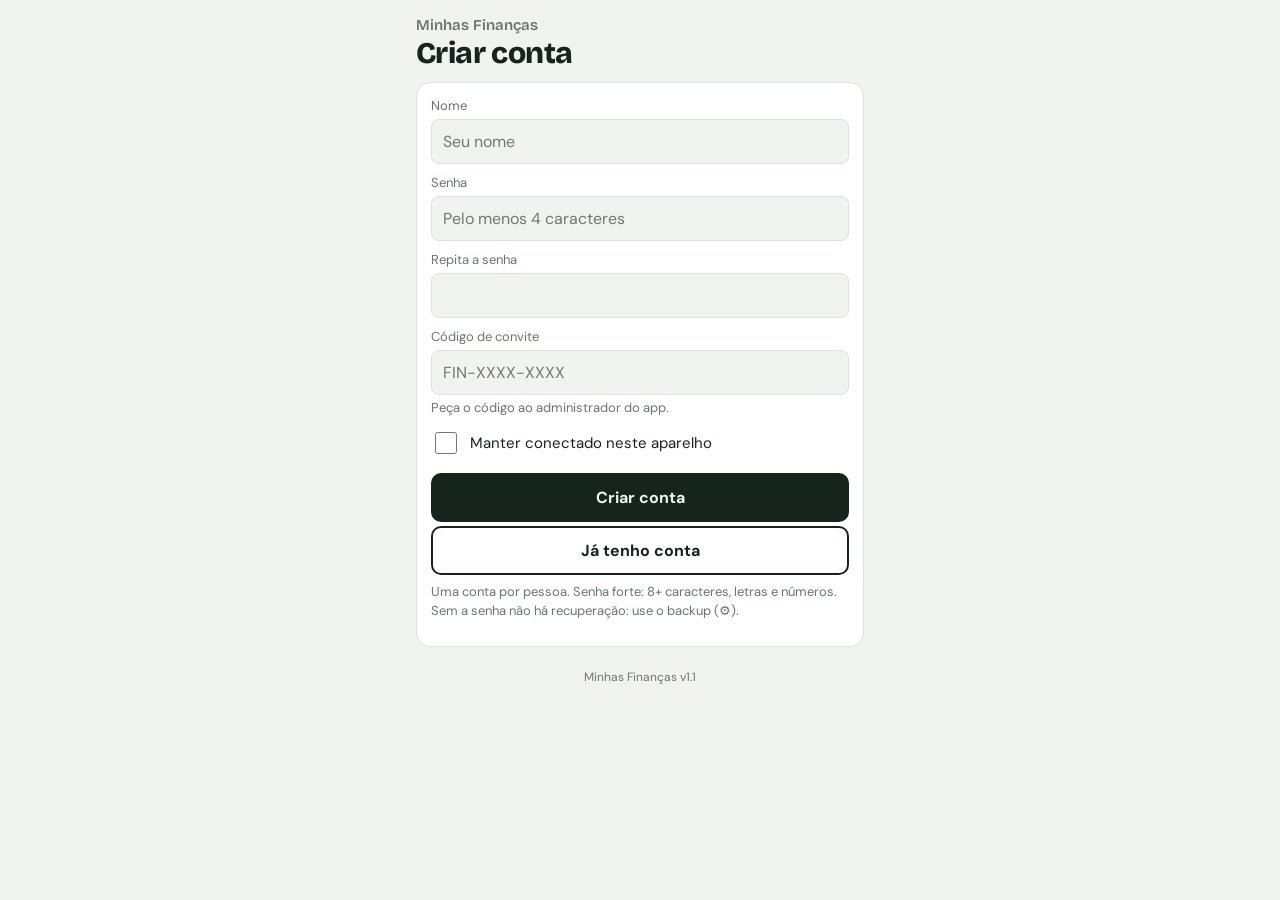
==== commit 707dcfb5: "v1.1: acesso por convite e painel Administrador Co-Authored-By: Claude Opus 5.5 <noreply@anthropic.c" ====
--- a/index.html
+++ b/index.html
@@ -2,8 +2,8 @@
 <html lang="pt-BR">
 <head>
 <meta charset="utf-8">
-<meta name="app-versao" content="v1.0">
-<meta http-equiv="Content-Security-Policy" content="default-src 'none'; script-src 'self' 'sha256-2mIuvmWd42KYbuBI6RzSqdmKPcouCtnYpSH7JdPOXpA=' 'sha256-esEFQrW2OZ+tk/dKzu7wUKWzYC9OgAbuAsGAW9bcdWg='; style-src 'unsafe-inline'; font-src 'self'; img-src 'self' data: blob:; connect-src 'self' https://api.bcb.gov.br https://ezivqczibtsqqqzpzcdh.supabase.co; manifest-src 'self'; worker-src 'self'; base-uri 'none'; form-action 'none'">
+<meta name="app-versao" content="v1.1">
+<meta http-equiv="Content-Security-Policy" content="default-src 'none'; script-src 'self' 'sha256-2mIuvmWd42KYbuBI6RzSqdmKPcouCtnYpSH7JdPOXpA=' 'sha256-53N+wEbjK71i1dnzTRliaB5Egjt+25KtVJrQgMrY1Nw='; style-src 'unsafe-inline'; font-src 'self'; img-src 'self' data: blob:; connect-src 'self' https://api.bcb.gov.br https://ezivqczibtsqqqzpzcdh.supabase.co; manifest-src 'self'; worker-src 'self'; base-uri 'none'; form-action 'none'">
 <meta name="referrer" content="no-referrer">
 <meta name="viewport" content="width=device-width, initial-scale=1, viewport-fit=cover">
 <title>Minhas Finanças</title>
@@ -430,6 +430,8 @@
 .cyjun{border-top:1px solid var(--line);margin-top:6px;padding-top:8px}.cyit span small{color:var(--mute)}.cyd{display:inline-block;width:9px;height:9px;border-radius:50%;margin-right:6px;vertical-align:1px}
 #casqr,#casok{text-align:center}
 .chki{display:flex;gap:8px;align-items:flex-start;padding:7px 0;font-size:14px;border-bottom:1px solid var(--line)}.chki:last-child{border-bottom:0}.chki>span:nth-child(2){flex:1;min-width:0}.chki .linkb{width:auto;margin:0;padding:0;flex:none;white-space:nowrap;align-self:center}.chkic{flex:none}#chkres{font-weight:700}
+.acs{position:fixed;inset:0;z-index:60;background:var(--bg);display:flex;align-items:center;justify-content:center;padding:24px}.acs[hidden]{display:none}.acsb{max-width:380px;width:100%;text-align:center}.acsb .ic{font-size:48px}.acsb h2{font:800 22px 'Bricolage Grotesque',sans-serif;margin:8px 0}.acsb input{text-align:center;font:700 18px ui-monospace,monospace;text-transform:uppercase}
+.admu{display:flex;justify-content:space-between;gap:8px;align-items:center;padding:9px 0;border-bottom:1px solid var(--line)}.admu>div:first-child{min-width:0}.admu small{display:block;color:var(--mute);font-size:12px}.admb{display:flex;gap:6px;flex:none}.admb .add{width:auto;margin:0;padding:0 10px;min-height:36px;font-size:13px}.admcod{font:800 26px ui-monospace,monospace;text-align:center;letter-spacing:1px;margin:6px 0}.admcodp{font-family:ui-monospace,monospace}
 .errit{font-size:12px;margin:6px 0;padding:6px 8px;background:var(--bg);border-radius:6px;word-break:break-word}#cascod{font:700 15px ui-monospace,monospace;white-space:nowrap}
 .consd{margin-bottom:12px}
 #relDoc table.rt{font-size:11px}#relDoc .rt th,#relDoc .rt td{padding:3px 2px}@media(max-width:400px){#relDoc table.rt{font-size:10px}#relDoc .rt td.n,#relDoc .rt th.n{white-space:normal}}
@@ -535,12 +537,22 @@
 <div id="cason" hidden><p class="msg" id="casst" style="margin-top:0"></p><label for="casnome">Seu nome no casal</label><input id="casnome" maxlength="20" autocomplete="off" placeholder="Ex.: Gui"><label>O que você mostra</label><div class="temas" id="casniv" role="radiogroup" aria-label="O que você mostra"><button type="button" role="radio" data-n="det">Detalhado</button><button type="button" role="radio" data-n="tot">Só totais</button><button type="button" role="radio" data-n="pau">Pausar</button></div><p class="msg" id="casnivx"></p><button type="button" class="add pri" id="casver">👫 Ver gastos do casal</button><button type="button" class="add" id="casmos2">Mostrar meu QR Code de novo</button><button type="button" class="add" id="casler2">📷 Ler o QR Code do outro celular</button><p class="msg">Criptografado de ponta a ponta: nem o servidor consegue ler. Atualiza quando o app é aberto.</p><button type="button" class="add perigo" id="cassai">Desfazer casal</button></div>
 <p class="msg" id="casmsg" role="status"></p>
 </div></details>
+<details class="cfgs" id="cfgadm" hidden><summary><span>🛡️</span><div>Administrador<small>Gerenciar convites e quem usa o app</small></div></summary><div class="cfgb">
+<button type="button" class="add pri" id="admgera">➕ Gerar convite</button>
+<div id="admnovo" hidden><p class="admcod" id="admcod"></p><p class="msg" id="admvence" style="text-align:center"></p><div class="row2"><div><button type="button" class="add" id="admcp" style="margin:0">Copiar</button></div><div><button type="button" class="add" id="admsh" style="margin:0">Enviar</button></div></div></div>
+<p class="msg" id="admmsg" role="status"></p>
+<h2>Quem usa o app</h2><div id="admus"></div>
+<h2>Convites em aberto</h2><div id="admcv"></div>
+<button type="button" class="linkb" id="admatu">🔄 Atualizar</button>
+<p class="msg">Bloquear: a pessoa não abre mais o app (vale na próxima vez que abrir com internet). Remover: precisa de um código novo para voltar. Quem fica 30 dias sem usar precisa de código novo. Você nunca vê os gastos de ninguém.</p>
+</div></details>
 <details class="cfgs" id="cfgapa"><summary><span>🎨</span><div>Aparência<small>Tema claro ou escuro</small></div></summary><div class="cfgb">
 <div class="temas" id="temas" role="radiogroup" aria-label="Tema"><button type="button" data-t="auto" role="radio">Automático</button><button type="button" data-t="light" role="radio">☀️ Claro</button><button type="button" data-t="dark" role="radio">🌙 Escuro</button></div>
 <p class="msg">Automático segue o tema do celular.</p>
 </div></details>
 <details class="cfgs" id="cfgcon"><summary><span>👤</span><div>Conta<small id="quem"></small></div></summary><div class="cfgb">
 <details class="cfgsub" id="trocapw"><summary>Trocar a senha do app</summary><label for="pwa">Senha atual</label><input id="pwa" type="password" autocomplete="current-password"><label for="pwn">Nova senha</label><input id="pwn" type="password" autocomplete="new-password" placeholder="8+ caracteres, letras e números"><label for="pwn2">Repita a nova senha</label><input id="pwn2" type="password" autocomplete="new-password"><button type="button" class="add pri" id="pwok">Trocar senha</button><p class="msg" id="pwmsg" role="status"></p></details>
+<details class="cfgsub" id="admatv"><summary>Ativar administrador</summary><label for="admac">Código de ativação</label><input id="admac" autocomplete="off" autocapitalize="characters" spellcheck="false" placeholder="ADM-XXXX-XXXX-XXXX" maxlength="30"><button type="button" class="add" id="admacok">Ativar</button><p class="msg" id="admacm" role="status"></p></details>
 <details class="cfgsub" id="errbox"><summary>Erros do app <span id="errn"></span></summary><div id="errl"></div><button type="button" class="add" id="errcp" hidden>Copiar para mandar ao Claude</button><button type="button" class="add" id="errlimpa" hidden>Limpar</button><p class="msg">Guarda só a mensagem técnica, sem valores. Se algo der errado, copie e mande ao Claude.</p></details>
 <button type="button" class="add" id="novab">Novidades desta versão</button>
 <button type="button" class="add" id="rever">Rever o tutorial</button>
@@ -687,7 +699,7 @@
 <input id="un" autocomplete="username" autocapitalize="words" placeholder="Seu nome">
 <label for="up">Senha</label>
 <input id="up" type="password" autocomplete="current-password" placeholder="Pelo menos 4 caracteres">
-<div id="ucw" hidden><label for="up2">Repita a senha</label><input id="up2" type="password" autocomplete="new-password"></div>
+<div id="ucw" hidden><label for="up2">Repita a senha</label><input id="up2" type="password" autocomplete="new-password"><label for="ucod">Código de convite</label><input id="ucod" autocomplete="off" autocapitalize="characters" spellcheck="false" placeholder="FIN-XXXX-XXXX" maxlength="20"><p class="hint" style="margin-top:4px">Peça o código ao administrador do app.</p></div>
 <label class="chk"><input type="checkbox" id="ulem"> Manter conectado neste aparelho</label>
 <p class="hint" id="umsg" role="alert"></p>
 <button class="add pri" id="uok" type="button">Entrar</button>
@@ -753,6 +765,7 @@
 <input type="file" id="ocrfile" accept="image/*" hidden><input type="file" id="compfile" accept="application/pdf,.pdf" hidden>
 </div></div>
 <div class="sheet" id="nov" hidden role="dialog" aria-modal="true" aria-labelledby="novt"><div class="sheetbox"><h2 id="novt">Novidades</h2><ul class="novl" id="novl"></ul><button type="button" class="add pri" id="novok">Entendi</button></div></div>
+<div class="acs" id="acs" hidden role="dialog" aria-modal="true" aria-labelledby="acst"><div class="acsb"><div class="ic" aria-hidden="true">🔒</div><h2 id="acst">Acesso ao app</h2><p class="msg" id="acsx"></p><div id="acsw"><label for="acsc">Código de convite</label><input id="acsc" autocomplete="off" autocapitalize="characters" spellcheck="false" placeholder="FIN-XXXX-XXXX" maxlength="20"><button type="button" class="add pri" id="acsok">Liberar acesso</button></div><p class="msg" id="acsm" role="alert"></p><p class="msg">Seus dados continuam guardados neste celular.</p><button type="button" class="add" id="acssai">Sair da conta</button></div></div>
 <div class="toast" id="toast" role="status" aria-live="polite" hidden><span id="tmsg"></span><button type="button" id="tuti" hidden>Útil</button><button type="button" id="tdes" hidden>Desnecessário</button><button type="button" id="tedi" hidden>Editar</button><button type="button" id="tund">Desfazer</button><div id="tcats" hidden></div></div>
 
 <script>
@@ -765,7 +778,7 @@
 var EMQUADRO=(window.top!==window.self);
 if(EMQUADRO){var ov=document.createElement('div');ov.setAttribute('style','position:fixed;inset:0;z-index:99999;background:#fff;color:#16301f;display:flex;align-items:center;justify-content:center;padding:24px;text-align:center;font:16px/1.5 sans-serif');ov.textContent='Por segurança, o app não abre dentro de outra página. Abra direto pelo endereço do site: guilherme3co.github.io/financeiro';document.body.appendChild(ov)}
 var KDF_IT=600000,LOCK_MS=5*60*1000;
-var VERSAO='v1.0';
+var VERSAO='v1.1';
 var PARAMS=(function(){var o={mic:false,txt:'',share:false,aviso:false};try{var q=new URLSearchParams(location.search);o.mic=q.get('mic')==='1';o.share=q.get('share')==='1';o.aviso=q.get('aviso')==='1';o.txt=[q.get('title'),q.get('text'),q.get('url')].filter(Boolean).join('\n').slice(0,3000);if(o.mic||o.txt||o.share||o.aviso)history.replaceState(null,'',location.pathname)}catch(e){}return o})();
 var COR={rec:{n:'Entrada',v:'--rec'},uti:{n:'Útil',v:'--uti'},des:{n:'Desnecessário',v:'--des'},gua:{n:'Guardado',v:'--gua'},sem:{n:'Sem categoria',v:'--sem'}};
 var st=null,uid=null,KEYC=null,users=[],wq=Promise.resolve();
@@ -784,7 +797,7 @@
 o.parcelas=(Array.isArray(o.parcelas)?o.parcelas:[]).slice(0,60).map(function(p,k){p=p||{};var n=Math.max(2,Math.min(60,parseInt(p.n)||2)),v2=!!p.v2,r={id:Number(p.id)||Date.now()+k,desc:String(p.desc||'Compra').slice(0,60),tot:Math.max(0,Number(p.tot)||0),n:n,k:Math.max(v2?1:2,Math.min(n+1,parseInt(p.k)||(v2?1:2))),d0:/^\d{4}-\d{2}-\d{2}$/.test(p.d0)?p.d0:hoje(),cor:(p.cor==='uti'||p.cor==='des')?p.cor:'sem'};if(v2){r.v2=1;r.t=/^\d{2}:\d{2}$/.test(p.t)?p.t:'';if(/^[a-z0-9]{1,16}$/.test(p.cat))r.cat=p.cat;if(p.txid)r.txid=String(p.txid).slice(0,48);if(/^\d{14}$/.test(p.doc))r.doc=p.doc}return r});
 var mt=(o.metas&&typeof o.metas==='object')?o.metas:{};o.metas={uti:Math.max(0,Number(mt.uti)||0),des:Math.max(0,Number(mt.des)||0),tot:Math.max(0,Number(mt.tot)||0)};
 var ma=(o.metaAv&&typeof o.metaAv==='object')?o.metaAv:{};function nv_(x){x=+x;return(x===80||x===100)?x:0}o.metaAv={m:/^\d{4}-\d{2}$/.test(ma.m)?ma.m:'',uti:nv_(ma.uti),des:nv_(ma.des),tot:nv_(ma.tot)};
-var lb=(o.lemb&&typeof o.lemb==='object')?o.lemb:null;o.lemb={on:lb?!!lb.on:true,h:(lb&&lb.h>=18&&lb.h<=23)?Math.round(lb.h):21};o.lembDia=/^\d{4}-\d{2}-\d{2}$/.test(o.lembDia)?o.lembDia:'';o.abreMic=!!o.abreMic;o.autoComp=o.autoComp!==false;o.mentor=limpaMentor(o.mentor);o.nuvem=limpaNuvem(o.nuvem);o.casal=limpaCasal(o.casal);o.avisos=limpaAvisos(o.avisos);var mm_=limpaMem(o);o.cats=mm_.cats;o.regras=mm_.regras;(o.items||[]).forEach(function(i){if(i&&i.cat&&!/^[a-z0-9]{1,16}$/.test(i.cat))delete i.cat});if(!o.memV){try{memInicial(o)}catch(e){}o.memV=1}
+var lb=(o.lemb&&typeof o.lemb==='object')?o.lemb:null;o.lemb={on:lb?!!lb.on:true,h:(lb&&lb.h>=18&&lb.h<=23)?Math.round(lb.h):21};o.lembDia=/^\d{4}-\d{2}-\d{2}$/.test(o.lembDia)?o.lembDia:'';o.abreMic=!!o.abreMic;o.autoComp=o.autoComp!==false;o.mentor=limpaMentor(o.mentor);o.nuvem=limpaNuvem(o.nuvem);o.casal=limpaCasal(o.casal);o.avisos=limpaAvisos(o.avisos);o.acesso=limpaAcesso(o.acesso);var mm_=limpaMem(o);o.cats=mm_.cats;o.regras=mm_.regras;(o.items||[]).forEach(function(i){if(i&&i.cat&&!/^[a-z0-9]{1,16}$/.test(i.cat))delete i.cat});if(!o.memV){try{memInicial(o)}catch(e){}o.memV=1}
 var tu={};if(o.tut&&typeof o.tut==='object')['pg1','pg3','pgp','pgk','pg4','pgc','pgr','sheet'].forEach(function(k){if(o.tut[k])tu[k]=1});o.tut=tu;
 var gb={};if(o.gBase&&typeof o.gBase==='object')Object.keys(o.gBase).slice(0,30).forEach(function(k){var v=Number(o.gBase[k]);if(isFinite(v))gb[String(k).slice(0,30)]=v});o.gBase=gb;
 var rd={};if(o.rend&&typeof o.rend==='object')Object.keys(o.rend).slice(0,30).forEach(function(k){var r=o.rend[k];if(!r||typeof r!=='object')return;var p=Number(r.pct);if(!(p>=1&&p<=500)||!/^\d{4}-\d{2}-\d{2}$/.test(r.ini))return;rd[String(k).slice(0,30)]={pct:p,ini:r.ini,iso:!!r.iso}});o.rend=rd;
@@ -851,14 +864,14 @@
 (function(){var tb=null;$('hbusca').addEventListener('input',function(){clearTimeout(tb);tb=setTimeout(renderHistorico,180)});$('hbusca').addEventListener('keydown',function(e){if(e.key==='Enter'){e.preventDefault();this.blur()}})})();
 /* conectado sem digital: qualquer pessoa com o celular desbloqueado abre o app */
 function avisoBio(){if(!st||!lembrado||bioId(uid)||!$('aviso').hidden||st.avBioAte>=hoje())return;bioPode().then(function(p){if(!p||!$('aviso').hidden)return;mostraAviso('Você está conectado sem digital: quem pegar seu celular desbloqueado abre o app. Ligue a digital para proteger.','Ligar digital',function(){$('aviso').hidden=true;abreCfg(false,'cfgseg')},'Depois',function(){st.avBioAte=isoAdd(hoje(),7);save()})})}
-function entra(){var fx=null,vinda=!!(PARAMS.share||PARAMS.txt);try{fx=fechaAuto()}catch(e){}cur=-1;irPara(0,true);gaveta();render();setTimeout(function(){buscaCdi(false);buscaTaxas(false)},1600);avisoAtualizado();nvDiario();setTimeout(function(){checaVersao();if(fx)avisoFechou(fx);else if(!vinda)lembreteBackup();if(!vinda)avisoBio();if(!vinda&&!novidades())tour('pg1')},1200);setTimeout(aposEntrada,vinda?0:900);setTimeout(function(){casSync(true)},2500);setTimeout(avSync,3500);if(PARAMS.aviso){PARAMS.aviso=false;setTimeout(function(){vaiPagina(4)},400)}$('quem').textContent='Conta: '+(users.filter(function(u){return u.id===uid})[0]||{nome:''}).nome}
+function entra(){var fx=null,vinda=!!(PARAMS.share||PARAMS.txt);try{fx=fechaAuto()}catch(e){}cur=-1;irPara(0,true);gaveta();render();setTimeout(function(){buscaCdi(false);buscaTaxas(false)},1600);avisoAtualizado();nvDiario();setTimeout(function(){checaVersao();if(fx)avisoFechou(fx);else if(!vinda)lembreteBackup();if(!vinda)avisoBio();if(!vinda&&!novidades())tour('pg1')},1200);setTimeout(aposEntrada,vinda?0:900);acEntra();setTimeout(function(){casSync(true)},2500);setTimeout(avSync,3500);if(PARAMS.aviso){PARAMS.aviso=false;setTimeout(function(){vaiPagina(4)},400)}$('quem').textContent='Conta: '+(users.filter(function(u){return u.id===uid})[0]||{nome:''}).nome}
 var modo='login';
 function authModo(m){modo=m;var novo=(m==='criar');$('atit').textContent=novo?'Criar conta':'Entrar';$('ucw').hidden=!novo;$('uok').textContent=novo?'Criar conta':'Entrar';$('usw').textContent=novo?'Já tenho conta':'Criar conta';
 $('up').autocomplete=novo?'new-password':'current-password';$('umsg').textContent='';
 var velho=false;try{velho=!!localStorage.getItem('financas-v1')}catch(e){}
 $('unote').textContent=novo?(velho&&!users.length?'Seus lançamentos deste aparelho vão para esta conta. Senha forte: 8+ caracteres, letras e números.':'Uma conta por pessoa. Senha forte: 8+ caracteres, letras e números. Sem a senha não há recuperação: use o backup (⚙).'):'Esqueceu a senha? Não dá para recuperar. Crie uma nova conta e importe o seu backup.';
 $('usw').hidden=false}
-function mostraAuth(){try{fechaLan(true)}catch(e){}if(tutAt){tutAt=null;$('tut').hidden=true}st=null;uid=null;KEYC=null;users=loadUsers();var ult='';try{ult=localStorage.getItem('financas-ultimo')||''}catch(e){}
+function mostraAuth(){var ao=$('acs');if(ao)ao.hidden=true;ACC_NOVO=null;ACC_ULT='';try{fechaLan(true)}catch(e){}if(tutAt){tutAt=null;$('tut').hidden=true}st=null;uid=null;KEYC=null;users=loadUsers();var ult='';try{ult=localStorage.getItem('financas-ultimo')||''}catch(e){}
 authModo(users.length?'login':'criar');$('un').value=ult;$('up').value='';$('up2').value='';tela('pga')}
 function semCripto(msg){$('atit').textContent='Não dá para abrir aqui';$('umsg').textContent=msg||'Navegador sem proteção por senha. Abra pelo https no Chrome.';$('uok').disabled=true;$('usw').hidden=true;$('un').disabled=true;$('up').disabled=true;tela('pga')}
 function achaUser(nome){nome=nome.trim().toLowerCase();return users.filter(function(u){return u.nome.toLowerCase()===nome})[0]}
@@ -881,14 +894,14 @@
 if(nome.length<2){m.textContent='Digite seu nome.';return}
 if(!pw){m.textContent='Digite a senha.';return}
 var te=tentLer();if(modo!=='criar'&&te.ate&&Date.now()<te.ate){m.textContent='Muitas tentativas erradas. Aguarde '+Math.ceil((te.ate-Date.now())/1000)+' segundos.';return}
-if(modo==='criar'){var fr=senhaFraca(pw,nome);if(fr){m.textContent=fr;return}}
+if(modo==='criar'){var fr=senhaFraca(pw,nome);if(fr){m.textContent=fr;return}var ccod=acCodFmt($('ucod').value);if(!ccod){m.textContent='Digite o código de convite (FIN-XXXX-XXXX). Peça ao administrador.';return}}
 b.disabled=true;m.textContent=modo==='criar'?'Criando conta...':'Entrando...';
 var p;
 if(modo==='criar'){
  if($('up2').value!==pw){m.textContent='As senhas não são iguais.';b.disabled=false;return}
  if(achaUser(nome)){m.textContent='Já existe uma conta com esse nome neste aparelho.';b.disabled=false;return}
- var salt=crypto.getRandomValues(new Uint8Array(16)),it=KDF_IT,k;
- p=derive(pw,salt,it).then(function(key){k=key;return enc(key,'ok')}).then(function(chk){
+ var salt=crypto.getRandomValues(new Uint8Array(16)),it=KDF_IT,k,atok=acNovoTok();m.textContent='Validando o convite...';
+ p=casRpc('acesso_entrar',{p_acesso:atok,p_nome:nome,p_codigo:ccod}).then(function(){ACC_NOVO={tok:atok};m.textContent='Criando conta...'},function(e){m.textContent=acErro(e);throw 'conv'}).then(function(){return derive(pw,salt,it)}).then(function(key){k=key;return enc(key,'ok')}).then(function(chk){
   var u={id:'u'+Date.now(),nome:nome,salt:b64(salt),it:it,chk:chk};users.push(u);saveUsers();uid=u.id;KEYC=k;
   var velho=null;if(users.length===1){try{velho=JSON.parse(localStorage.getItem('financas-v1')||'null')}catch(e){}}
   if(velho&&typeof velho.start==='number'&&Array.isArray(velho.items)){st=migra(velho);save();return wq.then(function(){return dec(KEYC,JSON.parse(localStorage.getItem(dkey(uid))))}).then(function(t){if(JSON.parse(t).items.length===st.items.length){try{localStorage.removeItem('financas-v1')}catch(e){}}})}
@@ -898,7 +911,7 @@
  p=derive(pw,unb64(u.salt),u.it).then(function(key){return dec(key,u.chk).then(function(){return key},function(){return null})}).then(function(key){if(!key){var t=tentLer(),n=(t.n||0)+1,esp=n>=3?Math.min(900000,5000*Math.pow(2,n-3)):0;tentSalva({n:n,ate:esp?Date.now()+esp:0});m.textContent='Senha incorreta.'+(esp?' Aguarde '+Math.ceil(esp/1000)+' segundos para tentar de novo.':'');return}
 tentSalva(null);uid=u.id;KEYC=key;try{localStorage.setItem('financas-ultimo',u.nome)}catch(e){}return lembrar().then(carrega).then(function(){return atualizaKdf(u,pw)})})
 }
-p.catch(function(){m.textContent='Algo deu errado. Tente de novo.'}).then(function(){b.disabled=false})};
+p.catch(function(e){if(e!=='conv')m.textContent='Algo deu errado. Tente de novo.'}).then(function(){b.disabled=false})};
 $('usw').onclick=function(){authModo(modo==='login'?'criar':'login')};
 $('up').onkeydown=$('up2').onkeydown=$('un').onkeydown=function(e){if(e.key==='Enter'){e.preventDefault();$('uok').click()}};
 function sairConta(){idbDel('sessao');mostraAuth()}
@@ -1853,7 +1866,7 @@
  try{localStorage.setItem(tk,nova+'|'+Date.now());localStorage.setItem('financas-atualizado',nova)}catch(e){}
  if(st)save();setTimeout(atualizaApp,1200)}
 function avisoAtualizado(){var v='';try{v=localStorage.getItem('financas-atualizado')||''}catch(e){}if(v&&v===VERSAO){try{localStorage.removeItem('financas-atualizado');localStorage.removeItem('financas-tentativa')}catch(e){}}}
-var NOVIDADES={'v1.0':['Versão 1.0: app finalizado e revisado.','🔔 Avisos das contas a vencer, mesmo com o app fechado (⚙ → Avisos).','🔒 Checkup de segurança em ⚙ → Segurança e backup.','Erros do app ficam anotados em ⚙ → Conta, prontos para copiar.','O app é testado sozinho todo dia.'],v49:['Novo 👫 Casal: liguem os dois celulares pelo QR Code (⚙ → Casal) e vejam os gastos um do outro. Cada um escolhe o que mostra.','O botão + agora mostra as opções: Lançar, Investir, Casal, Inteligência, Mentor e Histórico.'],v48:['Anel fica vermelho quando o Disponível está negativo.','Trocar a senha do app em ⚙ → Conta.','Nota do mês agora fica em 🧠 Inteligência.','Histórico mais leve e o botão + some ao rolar a tela.','Aviso para ligar a digital quando você fica conectado sem ela.','Letras do app guardadas no próprio celular: abre sem pedir nada ao Google.'],v47:['Nova tela 🧠 Inteligência no botão +: previsão dos próximos meses, auditor de gastos, simulador de compra e seu patrimônio.','Contas com dia de vencimento (em Investir → Planejamento): aviso na tela principal 3 dias antes, com botão Paguei.','Backup na nuvem guarda os últimos 7 dias: dá para restaurar o de ontem.'],v46:['Compra parcelada como na fatura: a 1ª parcela entra no mês seguinte e as outras mês a mês; o Limite já reserva o total no dia da compra, igual ao banco.','Comprovante parcelado (ex.: 3x de R$ 30,00) é lançado sozinho quando as parcelas batem com o total.'],v45:['Comprovante do Nubank (cartão, NuPay) lido como os de Pix: valor, iFood/loja, data, hora, crédito e CNPJ. Compra parcelada abre já com as parcelas.'],v44:['Porquinho no Guardado: no anel da tela principal e no total dos Guardados.'],v43:['Botão + é o menu do app: lançar e abrir Investir, Mentor e Histórico. As abas do topo saíram.','Nova tela Investir: estou pronto para investir, simulador (poupança, CDB, LCI/LCA, Tesouro Selic), onde guardar cada objetivo, análise dos seus guardados, meta do mês e projeção de 10 anos.','Taxas do dia (CDI, Selic, IPCA) buscadas no Banco Central.','Planejamento e Guardados agora ficam dentro de Investir. No anel, deslize para ver o total guardado.','O botão voltar do Android volta para a tela principal.'],v42:['Comprovante mais rápido: a leitura começa assim que o app abre, ainda durante a digital.','Gasto que o app já conhece entra logo depois da primeira leitura da foto.','O leitor de foto fica pronto enquanto o app está aberto, e o app abre mais leve.'],v41:['Botão + em todas as telas: fale, digite, leia a foto ou o PDF do comprovante e use os atalhos dos gastos que você mais repete.','Comprovante de um gasto que o app já conhece entra sozinho, com aviso para desfazer ou editar.','Tela inicial mais limpa: previsão do fim do mês e os últimos lançamentos.','Mentor e Consultoria agora ficam juntos na aba Mentor.','Busca no Histórico: digite “uber” e veja todos os lançamentos e o total.','Objetivos com prazo: o app diz quanto guardar por semana.','O mês fecha sozinho no dia 1 e mostra o resumo.','Configurações organizadas em blocos, tema claro ou escuro e ícones nas categorias.']};
+var NOVIDADES={'v1.1':['🛡️ Acesso por convite: contas novas precisam de um código do administrador.','Quem fica 30 dias sem usar o app precisa de um código novo.'],'v1.0':['Versão 1.0: app finalizado e revisado.','🔔 Avisos das contas a vencer, mesmo com o app fechado (⚙ → Avisos).','🔒 Checkup de segurança em ⚙ → Segurança e backup.','Erros do app ficam anotados em ⚙ → Conta, prontos para copiar.','O app é testado sozinho todo dia.'],v49:['Novo 👫 Casal: liguem os dois celulares pelo QR Code (⚙ → Casal) e vejam os gastos um do outro. Cada um escolhe o que mostra.','O botão + agora mostra as opções: Lançar, Investir, Casal, Inteligência, Mentor e Histórico.'],v48:['Anel fica vermelho quando o Disponível está negativo.','Trocar a senha do app em ⚙ → Conta.','Nota do mês agora fica em 🧠 Inteligência.','Histórico mais leve e o botão + some ao rolar a tela.','Aviso para ligar a digital quando você fica conectado sem ela.','Letras do app guardadas no próprio celular: abre sem pedir nada ao Google.'],v47:['Nova tela 🧠 Inteligência no botão +: previsão dos próximos meses, auditor de gastos, simulador de compra e seu patrimônio.','Contas com dia de vencimento (em Investir → Planejamento): aviso na tela principal 3 dias antes, com botão Paguei.','Backup na nuvem guarda os últimos 7 dias: dá para restaurar o de ontem.'],v46:['Compra parcelada como na fatura: a 1ª parcela entra no mês seguinte e as outras mês a mês; o Limite já reserva o total no dia da compra, igual ao banco.','Comprovante parcelado (ex.: 3x de R$ 30,00) é lançado sozinho quando as parcelas batem com o total.'],v45:['Comprovante do Nubank (cartão, NuPay) lido como os de Pix: valor, iFood/loja, data, hora, crédito e CNPJ. Compra parcelada abre já com as parcelas.'],v44:['Porquinho no Guardado: no anel da tela principal e no total dos Guardados.'],v43:['Botão + é o menu do app: lançar e abrir Investir, Mentor e Histórico. As abas do topo saíram.','Nova tela Investir: estou pronto para investir, simulador (poupança, CDB, LCI/LCA, Tesouro Selic), onde guardar cada objetivo, análise dos seus guardados, meta do mês e projeção de 10 anos.','Taxas do dia (CDI, Selic, IPCA) buscadas no Banco Central.','Planejamento e Guardados agora ficam dentro de Investir. No anel, deslize para ver o total guardado.','O botão voltar do Android volta para a tela principal.'],v42:['Comprovante mais rápido: a leitura começa assim que o app abre, ainda durante a digital.','Gasto que o app já conhece entra logo depois da primeira leitura da foto.','O leitor de foto fica pronto enquanto o app está aberto, e o app abre mais leve.'],v41:['Botão + em todas as telas: fale, digite, leia a foto ou o PDF do comprovante e use os atalhos dos gastos que você mais repete.','Comprovante de um gasto que o app já conhece entra sozinho, com aviso para desfazer ou editar.','Tela inicial mais limpa: previsão do fim do mês e os últimos lançamentos.','Mentor e Consultoria agora ficam juntos na aba Mentor.','Busca no Histórico: digite “uber” e veja todos os lançamentos e o total.','Objetivos com prazo: o app diz quanto guardar por semana.','O mês fecha sozinho no dia 1 e mostra o resumo.','Configurações organizadas em blocos, tema claro ou escuro e ícones nas categorias.']};
 function mostraNovidades(v){var L=NOVIDADES[v||VERSAO];if(!L)return false;$('novt').textContent='Novidades da '+(v||VERSAO);var u=$('novl');u.innerHTML='';L.forEach(function(x){u.appendChild(el_('li',null,x))});$('nov').hidden=false;try{$('novok').focus()}catch(e){}return true}
 function novidades(){var vis='';try{vis=localStorage.getItem('financas-visto')||''}catch(e){}if(vis===VERSAO)return false;try{localStorage.setItem('financas-visto',VERSAO)}catch(e){}
  if(!st||!(st.items.length||(st.arquivo&&st.arquivo.length)||(st.tut&&st.tut.pg1)))return false;return mostraNovidades()}
@@ -2107,7 +2120,7 @@
   return Promise.all([crypto.subtle.deriveBits({name:'HKDF',hash:'SHA-256',salt:salt,info:te.encode('sala')},k,256),
    crypto.subtle.deriveKey({name:'HKDF',hash:'SHA-256',salt:salt,info:te.encode('chave')},k,{name:'AES-GCM',length:256},false,['encrypt','decrypt']),
    crypto.subtle.digest('SHA-256',te.encode(c.tok))])}).then(function(r){CAS.cod=c.cod;CAS.sala=casHex(r[0]);CAS.key=r[1];CAS.eu=casHex(r[2]);CAS.ult=''})}
-function casRpc(fn,args){var body=JSON.stringify(args);return fetch(SB_URL+'/rest/v1/rpc/'+fn,{method:'POST',headers:{apikey:SB_KEY,'Content-Type':'application/json',Accept:'application/json'},body:body,cache:'no-store',credentials:'omit',referrerPolicy:'no-referrer',keepalive:body.length<60000}).then(function(r){return r.text().then(function(t){var j=null;try{j=JSON.parse(t)}catch(e){}if(!r.ok)throw new Error((j&&j.message)||('http'+r.status));return j})})}
+function casRpc(fn,args){var body=JSON.stringify(acArgs(fn,args));return fetch(SB_URL+'/rest/v1/rpc/'+fn,{method:'POST',headers:{apikey:SB_KEY,'Content-Type':'application/json',Accept:'application/json'},body:body,cache:'no-store',credentials:'omit',referrerPolicy:'no-referrer',keepalive:body.length<60000}).then(function(r){return r.text().then(function(t){var j=null;try{j=JSON.parse(t)}catch(e){}if(!r.ok)throw new Error((j&&j.message)||('http'+r.status));return j})})}
 function casMeus(){return st.items.filter(function(i){return !i.ent&&i.cor!=='gua'&&i.val>0})}
 function casResumo(g){var r={tot:0,cor:{uti:0,des:0,sem:0},cat:{}};g.forEach(function(i){r.tot+=i.val;r.cor[(i.cor==='uti'||i.cor==='des')?i.cor:'sem']+=i.val;var k=catNome(i.cat)||(COR[i.cor]||COR.sem).n;r.cat[k]=(r.cat[k]||0)+i.val});
  r.tot=r2(r.tot);Object.keys(r.cor).forEach(function(k){r.cor[k]=r2(r.cor[k])});r.lc=Object.keys(r.cat).map(function(k){return[k,r2(r.cat[k])]}).sort(function(a,b){return b[1]-a[1]}).slice(0,12);return r}
@@ -2185,6 +2198,54 @@
  if(L.length>mostra){var bm=el_('button','add','Ver todos ('+L.length+')');bm.type='button';bm.onclick=function(){CAS.todos=true;renderCasal()};k4.appendChild(bm)}
  B.appendChild(k4)}
 /* ---------- avisos com o app fechado (contas a vencer) ---------- */
+/* ---------- controle de acesso: convites e administrador ---------- */
+var ACC_NOVO=null,ACC_ULT='',ACC_FN=['salvar_backup','ler_backup','apagar_backup','listar_versoes','ler_versao','limpar_versoes','casal_salvar','casal_ler','avisos_salvar'],admArm='';
+function acTok(){return(st&&st.acesso&&st.acesso.tok)||(ACC_NOVO&&ACC_NOVO.tok)||ACC_ULT||''}
+function acArgs(fn,args){if(ACC_FN.indexOf(fn)>=0&&args&&typeof args==='object'){var t=acTok();if(t)args.p_acesso=t}return args}
+function limpaAcesso(a){if(!a||typeof a!=='object'||!/^[a-f0-9]{64}$/.test(a.tok))return undefined;return{tok:a.tok,uso:/^\d{4}-\d{2}-\d{2}$/.test(a.uso)?a.uso:hoje(),adm:!!a.adm}}
+function acNovoTok(){return casHex(crypto.getRandomValues(new Uint8Array(32)))}
+function acNome(){return((users.filter(function(u){return u.id===uid})[0])||{nome:''}).nome||''}
+function acCodFmt(s){s=String(s||'').toUpperCase().replace(/[^A-Z0-9]/g,'');if(s.length===11&&s.indexOf('FIN')===0)s=s.slice(3);return /^[2-9A-HJ-NP-Z]{8}$/.test(s)?'FIN-'+s.slice(0,4)+'-'+s.slice(4):''}
+function acErro(e){var m=String(e&&e.message||e);if(/bloqueado/.test(m))return 'Este acesso está bloqueado. Fale com o administrador.';if(/vencido/.test(m))return 'Este convite venceu. Peça um novo ao administrador.';if(/convite invalido|precisa de convite/.test(m))return 'Código de convite inválido ou já usado.';if(navigator.onLine===false||/fetch|network|Load failed/i.test(m))return 'Sem internet. Para validar o convite, conecte-se.';return 'Não consegui validar agora. Tente de novo.'}
+var AC_TXT={bloq:'Seu acesso foi bloqueado pelo administrador.',exp:'Seu acesso venceu: o app ficou mais de 30 dias sem uso. Peça um novo código de convite ao administrador.',rem:'Seu acesso foi removido. Para voltar, peça um novo código de convite ao administrador.',nao:'Esta conta precisa de um código de convite. Peça ao administrador.'};
+function acTrava(tipo){if(!AC_TXT[tipo])tipo='nao';try{fechaMais();fechaLanc()}catch(e){}$('acsx').textContent=AC_TXT[tipo];$('acsw').hidden=tipo==='bloq';$('acsc').value='';$('acsm').textContent='';$('acs').hidden=false}
+function acEntra(){if(!st)return;$('acs').hidden=true;if(ACC_NOVO){st.acesso={tok:ACC_NOVO.tok,uso:hoje(),adm:false};ACC_NOVO=null;save()}
+ var a=st.acesso;if(a)ACC_ULT=a.tok;if(a&&!a.adm&&isoDias(a.uso,hoje())>30){acTrava('exp');return}
+ if(a&&a.uso!==hoje()){a.uso=hoje();save()}admUI();setTimeout(acChecar,1200)}
+function acChecar(){if(!st)return Promise.resolve();var a=st.acesso,id=uid;
+ if(!a){var tok=acNovoTok();return casRpc('acesso_legado',{p_acesso:tok,p_nome:acNome()}).then(function(s){if(!st||uid!==id)return;st.acesso={tok:tok,uso:hoje(),adm:false};save();if(s!=='ok')acTrava(s)},function(e){if(st&&uid===id&&/precisa de convite/.test(String(e&&e.message)))acTrava('nao')})}
+ return casRpc('acesso_checar',{p_acesso:a.tok,p_uso:a.uso}).then(function(r){var x=Array.isArray(r)?r[0]:r;if(!x||!st||uid!==id||!st.acesso)return;
+  if(x.s==='ok'){if(st.acesso.adm!==!!x.adm){st.acesso.adm=!!x.adm;save()}admUI()}else acTrava(x.s)},function(){})}
+$('acsok').onclick=function(){var cod=acCodFmt($('acsc').value),m=$('acsm'),b=this;if(!st)return;if(!cod){m.textContent='Digite o código no formato FIN-XXXX-XXXX.';return}
+ var tok=(st.acesso&&st.acesso.tok)||acNovoTok();b.disabled=true;m.textContent='Validando...';
+ casRpc('acesso_entrar',{p_acesso:tok,p_nome:acNome(),p_codigo:cod}).then(function(){st.acesso={tok:tok,uso:hoje(),adm:!!(st.acesso&&st.acesso.adm)};save();$('acs').hidden=true},function(e){m.textContent=acErro(e)}).then(function(){b.disabled=false})};
+$('acsc').onkeydown=function(e){if(e.key==='Enter'){e.preventDefault();$('acsok').click()}};
+$('acssai').onclick=function(){$('acs').hidden=true;sairConta()};
+/* painel do administrador */
+function admUI(){if(!st)return;var adm=!!(st.acesso&&st.acesso.adm);$('cfgadm').hidden=!adm;$('admatv').hidden=adm}
+function admData(s){var t=Date.parse(s);if(!t)return '';var d=new Date(t);return pad(d.getDate())+'/'+pad(d.getMonth()+1)+'/'+String(d.getFullYear()).slice(2)}
+function admTexto(cod){return 'Seu convite para o app Minhas Finanças: '+cod+'\nAbra '+location.origin+location.pathname+' , toque em “Criar conta” e digite o código. Vale 30 dias.'}
+function admCopia(cod,b){var t=admTexto(cod),o=b.textContent,ok=function(){b.textContent='Copiado!';setTimeout(function(){b.textContent=o},2000)};if(navigator.clipboard&&navigator.clipboard.writeText)navigator.clipboard.writeText(t).then(ok,function(){$('admmsg').textContent='Não consegui copiar.'});else $('admmsg').textContent='Não consegui copiar.'}
+function admCarrega(){var m=$('admmsg');if(!st||!st.acesso||!st.acesso.adm)return;m.textContent='Carregando...';
+ casRpc('admin_lista',{p_acesso:st.acesso.tok}).then(function(r){m.textContent='';admDesenha(r||{})},function(e){m.textContent=/so o administrador/.test(String(e&&e.message))?'Esta conta não é administradora.':'Sem conexão. Tente de novo.'})}
+function admDesenha(r){var U=$('admus'),C=$('admcv');U.innerHTML='';C.innerHTML='';var us=Array.isArray(r.usuarios)?r.usuarios:[],cv=Array.isArray(r.convites)?r.convites:[];
+ var ST={ok:'✅ Liberado',bloq:'⛔ Bloqueado',exp:'⏰ Venceu (30 dias sem uso)'};
+ if(!us.length)U.appendChild(el_('p','msg','Ninguém ainda.'));
+ us.forEach(function(u){var d=el_('div','admu'),a=el_('div');a.appendChild(el_('b',null,tx(u.nome,40)||'Sem nome'));a.appendChild(el_('small',null,(u.eu?'Você · administrador':(ST[u.status]||u.status))+' · entrou '+admData(u.criado)+' · último acesso '+admData(u.visto)));d.appendChild(a);
+  if(!u.eu&&/^[a-f0-9]{16}$/.test(u.id)){var bx=el_('div','admb');function bt(t,s,cls){var b=el_('button','add '+(cls||''),t);b.type='button';b.onclick=function(){if(s==='rem'&&admArm!==u.id){admArm=u.id;b.textContent='Toque de novo';setTimeout(function(){if(admArm===u.id){admArm='';b.textContent=t}},4000);return}admArm='';admMuda(u.id,s)};bx.appendChild(b)}
+   if(u.status==='ok')bt('Bloquear','bloq');else bt('Liberar','ok','pri');bt('Remover','rem','perigo');d.appendChild(bx)}
+  U.appendChild(d)});
+ if(!cv.length)C.appendChild(el_('p','msg','Nenhum convite em aberto.'));
+ cv.forEach(function(c){var d=el_('div','admu'),a=el_('div');a.appendChild(el_('b','admcodp',tx(c.codigo,20)));a.appendChild(el_('small',null,'vence '+admData(c.expira)));d.appendChild(a);var bx=el_('div','admb'),b1=el_('button','add','Copiar'),b2=el_('button','add perigo','Cancelar');b1.type=b2.type='button';b1.onclick=function(){admCopia(c.codigo,b1)};b2.onclick=function(){casRpc('admin_cancela',{p_acesso:st.acesso.tok,p_codigo:c.codigo}).then(admCarrega,function(){$('admmsg').textContent='Não consegui cancelar.'})};bx.appendChild(b1);bx.appendChild(b2);d.appendChild(bx);C.appendChild(d)})}
+function admMuda(id,s){var m=$('admmsg');m.textContent='Salvando...';casRpc('admin_status',{p_acesso:st.acesso.tok,p_id:id,p_status:s}).then(function(){m.textContent=s==='ok'?'Acesso liberado.':s==='bloq'?'Acesso bloqueado. Vale na próxima vez que a pessoa abrir o app com internet.':'Pessoa removida. Para voltar, precisa de um código novo.';admCarrega()},function(){m.textContent='Não consegui salvar. Confira a internet.'})}
+var ADM_COD='';
+$('admgera').onclick=function(){var m=$('admmsg'),b=this;b.disabled=true;m.textContent='Gerando...';casRpc('admin_convite',{p_acesso:st.acesso.tok}).then(function(r){var x=Array.isArray(r)?r[0]:r;if(!x||!x.codigo)throw 0;ADM_COD=tx(x.codigo,20);$('admcod').textContent=ADM_COD;$('admvence').textContent='Vale até '+admData(x.expira)+', para 1 pessoa.';$('admnovo').hidden=false;m.textContent='';admCarrega()},function(e){m.textContent=/muitos/.test(String(e&&e.message))?'Muitos convites em aberto. Cancele alguns antes.':'Não consegui gerar. Confira a internet.'}).then(function(){b.disabled=false})};
+$('admcp').onclick=function(){if(ADM_COD)admCopia(ADM_COD,this)};
+$('admsh').onclick=function(){if(!ADM_COD)return;if(navigator.share)navigator.share({text:admTexto(ADM_COD)}).catch(function(){});else admCopia(ADM_COD,this)};
+$('admatu').onclick=admCarrega;
+$('cfgadm').addEventListener('toggle',function(){if(this.open)admCarrega()});
+$('admacok').onclick=function(){var m=$('admacm'),c=$('admac').value.trim(),b=this;if(!st||!st.acesso){m.textContent='Conecte-se à internet e abra o app de novo.';return}if(c.length<8){m.textContent='Digite o código de ativação.';return}
+ b.disabled=true;m.textContent='Ativando...';casRpc('admin_ativar',{p_acesso:st.acesso.tok,p_codigo:c}).then(function(){st.acesso.adm=true;save();$('admac').value='';m.textContent='';admUI();abreCfg(false,'cfgadm')},function(){m.textContent='Código inválido ou já usado.'}).then(function(){b.disabled=false})};
 var AV_PUB='BKnxDO9MHRt3lAPbCK1gNz_mc36ngXga3qE8iK-pOgXZDJgftOEWpXmtAY7Hva5uXa_MJYGa-Kw9SYFmJKyzM5Y',avRod=false;
 function limpaAvisos(a){if(!a||typeof a!=='object'||!a.on||!/^[a-f0-9]{64}$/.test(a.tok))return{on:false};return{on:true,tok:a.tok,ult:/^\d{4}-\d{2}-\d{2}$/.test(a.ult)?a.ult:'',sig:typeof a.sig==='string'?a.sig.slice(0,6000):''}}
 function avPode(){return 'serviceWorker' in navigator&&'PushManager' in window&&'Notification' in window&&location.protocol==='https:'||(location.hostname==='localhost'&&'PushManager' in window)}
@@ -2247,7 +2308,7 @@
 function hex(buf){return Array.prototype.map.call(new Uint8Array(buf),function(b){return('0'+b.toString(16)).slice(-2)}).join('')}
 function nvEndereco(nome,senha){return crypto.subtle.importKey('raw',new TextEncoder().encode(senha),'PBKDF2',false,['deriveBits']).then(function(k){return crypto.subtle.deriveBits({name:'PBKDF2',salt:new TextEncoder().encode('financas-nuvem|'+normT(nome)),iterations:NV_IT,hash:'SHA-256'},k,256)}).then(hex)}
 function nvChave(senha,salt,it){return crypto.subtle.importKey('raw',new TextEncoder().encode(senha),'PBKDF2',false,['deriveKey']).then(function(k){return crypto.subtle.deriveKey({name:'PBKDF2',salt:salt,iterations:it,hash:'SHA-256'},k,{name:'AES-GCM',length:256},true,['encrypt','decrypt'])})}
-function sbRpc(fn,args){return fetch(SB_URL+'/rest/v1/rpc/'+fn,{method:'POST',headers:{apikey:SB_KEY,'Content-Type':'application/json',Accept:'application/json'},body:JSON.stringify(args),cache:'no-store',credentials:'omit',referrerPolicy:'no-referrer'}).then(function(r){return r.text().then(function(t){if(!r.ok)throw new Error('http'+r.status);try{return JSON.parse(t)}catch(e){return t}})})}
+function sbRpc(fn,args){return fetch(SB_URL+'/rest/v1/rpc/'+fn,{method:'POST',headers:{apikey:SB_KEY,'Content-Type':'application/json',Accept:'application/json'},body:JSON.stringify(acArgs(fn,args)),cache:'no-store',credentials:'omit',referrerPolicy:'no-referrer'}).then(function(r){return r.text().then(function(t){if(!r.ok)throw new Error('http'+r.status);try{return JSON.parse(t)}catch(e){return t}})})}
 function nomeConta(){return(users.filter(function(u){return u.id===uid})[0]||{}).nome||''}
 /* envia a cópia criptografada (chamado sozinho depois de cada mudança e uma vez por dia) */
 function nvEnvia(){var N=st&&st.nuvem;if(!N||!N.on||nvRodando)return Promise.resolve(false);if(!navigator.onLine){nvMarca(true,'Sem internet: envio quando a conexão voltar.');return Promise.resolve(false)}
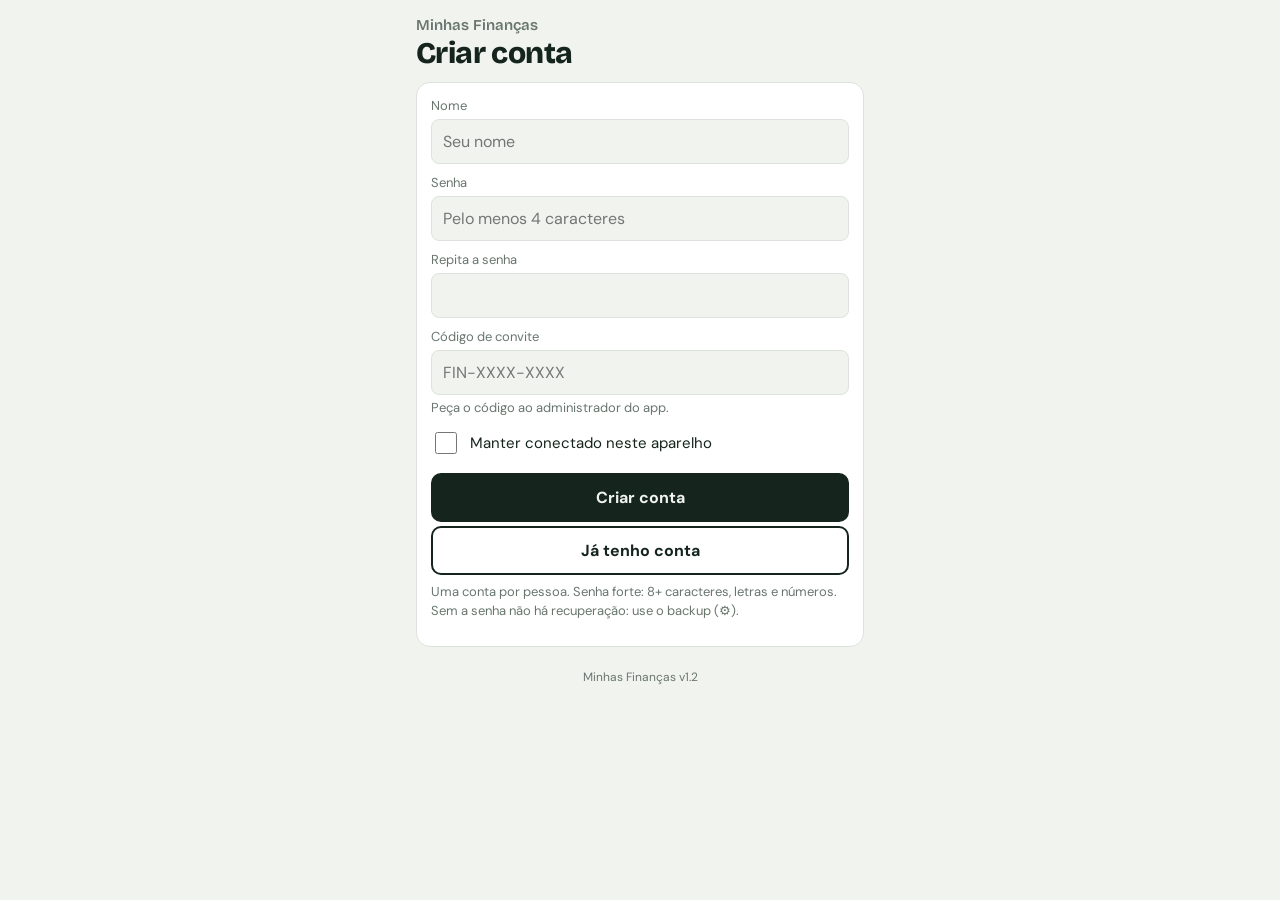
==== commit 373fcbf2: "v1.2: esqueci a senha (código de recuperação), link de convite e ajustes do iPhone Co-Authored-By: C" ====
--- a/index.html
+++ b/index.html
@@ -2,8 +2,8 @@
 <html lang="pt-BR">
 <head>
 <meta charset="utf-8">
-<meta name="app-versao" content="v1.1">
-<meta http-equiv="Content-Security-Policy" content="default-src 'none'; script-src 'self' 'sha256-2mIuvmWd42KYbuBI6RzSqdmKPcouCtnYpSH7JdPOXpA=' 'sha256-53N+wEbjK71i1dnzTRliaB5Egjt+25KtVJrQgMrY1Nw='; style-src 'unsafe-inline'; font-src 'self'; img-src 'self' data: blob:; connect-src 'self' https://api.bcb.gov.br https://ezivqczibtsqqqzpzcdh.supabase.co; manifest-src 'self'; worker-src 'self'; base-uri 'none'; form-action 'none'">
+<meta name="app-versao" content="v1.2">
+<meta http-equiv="Content-Security-Policy" content="default-src 'none'; script-src 'self' 'sha256-2mIuvmWd42KYbuBI6RzSqdmKPcouCtnYpSH7JdPOXpA=' 'sha256-sU1M8gn7Rw2GGyRoD9p+sA6TpszjG/TukPXFj8mjNLM='; style-src 'unsafe-inline'; font-src 'self'; img-src 'self' data: blob:; connect-src 'self' https://api.bcb.gov.br https://ezivqczibtsqqqzpzcdh.supabase.co; manifest-src 'self'; worker-src 'self'; base-uri 'none'; form-action 'none'">
 <meta name="referrer" content="no-referrer">
 <meta name="viewport" content="width=device-width, initial-scale=1, viewport-fit=cover">
 <title>Minhas Finanças</title>
@@ -432,6 +432,7 @@
 .chki{display:flex;gap:8px;align-items:flex-start;padding:7px 0;font-size:14px;border-bottom:1px solid var(--line)}.chki:last-child{border-bottom:0}.chki>span:nth-child(2){flex:1;min-width:0}.chki .linkb{width:auto;margin:0;padding:0;flex:none;white-space:nowrap;align-self:center}.chkic{flex:none}#chkres{font-weight:700}
 .acs{position:fixed;inset:0;z-index:60;background:var(--bg);display:flex;align-items:center;justify-content:center;padding:24px}.acs[hidden]{display:none}.acsb{max-width:380px;width:100%;text-align:center}.acsb .ic{font-size:48px}.acsb h2{font:800 22px 'Bricolage Grotesque',sans-serif;margin:8px 0}.acsb input{text-align:center;font:700 18px ui-monospace,monospace;text-transform:uppercase}
 .admu{display:flex;justify-content:space-between;gap:8px;align-items:center;padding:9px 0;border-bottom:1px solid var(--line)}.admu>div:first-child{min-width:0}.admu small{display:block;color:var(--mute);font-size:12px}.admb{display:flex;gap:6px;flex:none}.admb .add{width:auto;margin:0;padding:0 10px;min-height:36px;font-size:13px}.admcod{font:800 26px ui-monospace,monospace;text-align:center;letter-spacing:1px;margin:6px 0}.admcodp{font-family:ui-monospace,monospace}
+.iostip{background:var(--card);border:1.5px solid var(--mid);border-radius:12px;padding:10px 12px;font-size:14px;margin:0 0 12px;text-align:left}.iostip[hidden]{display:none}
 .errit{font-size:12px;margin:6px 0;padding:6px 8px;background:var(--bg);border-radius:6px;word-break:break-word}#cascod{font:700 15px ui-monospace,monospace;white-space:nowrap}
 .consd{margin-bottom:12px}
 #relDoc table.rt{font-size:11px}#relDoc .rt th,#relDoc .rt td{padding:3px 2px}@media(max-width:400px){#relDoc table.rt{font-size:10px}#relDoc .rt td.n,#relDoc .rt th.n{white-space:normal}}
@@ -526,7 +527,7 @@
 </div></details>
 <details class="cfgs" id="cfgavi"><summary><span>🔔</span><div>Avisos<small>Contas a vencer, mesmo com o app fechado</small></div></summary><div class="cfgb">
 <label class="chk"><input type="checkbox" id="avchk"> Avisar das contas a vencer</label>
-<p class="msg" id="avmsg" role="status"></p>
+<p class="msg" id="avimsg" role="status"></p>
 <p class="msg">Avisa 3 dias antes, na véspera e no dia, às 9h. Usa o dia do vencimento das contas (Investir → Planejamento). O servidor só recebe as datas: nunca nomes nem valores.</p>
 </div></details>
 <details class="cfgs" id="cfgcas"><summary><span>👫</span><div>Casal<small id="casres">Ver os gastos um do outro</small></div></summary><div class="cfgb">
@@ -552,6 +553,7 @@
 </div></details>
 <details class="cfgs" id="cfgcon"><summary><span>👤</span><div>Conta<small id="quem"></small></div></summary><div class="cfgb">
 <details class="cfgsub" id="trocapw"><summary>Trocar a senha do app</summary><label for="pwa">Senha atual</label><input id="pwa" type="password" autocomplete="current-password"><label for="pwn">Nova senha</label><input id="pwn" type="password" autocomplete="new-password" placeholder="8+ caracteres, letras e números"><label for="pwn2">Repita a nova senha</label><input id="pwn2" type="password" autocomplete="new-password"><button type="button" class="add pri" id="pwok">Trocar senha</button><p class="msg" id="pwmsg" role="status"></p></details>
+<details class="cfgsub" id="recbox"><summary>Código de recuperação <span id="recst"></span></summary><p class="msg" id="recx"></p><label for="recpw">Senha do app</label><input id="recpw" type="password" autocomplete="current-password"><button type="button" class="add" id="recger">Gerar código de recuperação</button><p class="msg" id="recm" role="status"></p></details>
 <details class="cfgsub" id="admatv"><summary>Ativar administrador</summary><label for="admac">Código de ativação</label><input id="admac" autocomplete="off" autocapitalize="characters" spellcheck="false" placeholder="ADM-XXXX-XXXX-XXXX" maxlength="30"><button type="button" class="add" id="admacok">Ativar</button><p class="msg" id="admacm" role="status"></p></details>
 <details class="cfgsub" id="errbox"><summary>Erros do app <span id="errn"></span></summary><div id="errl"></div><button type="button" class="add" id="errcp" hidden>Copiar para mandar ao Claude</button><button type="button" class="add" id="errlimpa" hidden>Limpar</button><p class="msg">Guarda só a mensagem técnica, sem valores. Se algo der errado, copie e mande ao Claude.</p></details>
 <button type="button" class="add" id="novab">Novidades desta versão</button>
@@ -694,7 +696,8 @@
 <main>
 <h1>Minhas Finanças</h1>
 <p class="saldo" style="font-size:30px;margin-bottom:12px" id="atit">Entrar</p>
-<section class="form">
+<div class="iostip" id="uios" hidden>📱 <b>No iPhone, use pelo ícone.</b> Toque em Compartilhar → “Adicionar à Tela de Início” e abra o app por lá. O que for criado aqui no navegador fica só no navegador.<span id="uiosc"></span></div>
+<section class="form" id="uform">
 <label for="un" style="margin-top:0">Nome</label>
 <input id="un" autocomplete="username" autocapitalize="words" placeholder="Seu nome">
 <label for="up">Senha</label>
@@ -704,7 +707,16 @@
 <p class="hint" id="umsg" role="alert"></p>
 <button class="add pri" id="uok" type="button">Entrar</button>
 <button class="add" id="usw" type="button">Criar conta</button>
+<button class="linkb" id="uesq" type="button" style="margin-top:10px">Esqueci a senha</button>
 <p class="hint" id="unote"></p>
+</section>
+<section class="form" id="resw" hidden>
+<h2 style="margin-top:0">Esqueci a senha</h2><p class="msg" style="margin-top:0">Use o código de recuperação que apareceu quando você criou a conta.</p>
+<label for="rnome">Nome da conta</label><input id="rnome" autocomplete="username" autocapitalize="words">
+<label for="rcod">Código de recuperação</label><input id="rcod" autocomplete="off" autocapitalize="characters" spellcheck="false" placeholder="REC-XXXX-XXXX-XXXX-XXXX" maxlength="30">
+<label for="rpw">Senha nova</label><input id="rpw" type="password" autocomplete="new-password" placeholder="8+ caracteres, letras e números">
+<label for="rpw2">Repita a senha nova</label><input id="rpw2" type="password" autocomplete="new-password">
+<p class="hint" id="rmsg" role="alert"></p><button class="add pri" id="rok" type="button">Criar senha nova</button><button class="add" id="rvolta" type="button">Voltar</button>
 </section>
 <p class="ver" id="ver2"></p>
 </main>
@@ -765,6 +777,7 @@
 <input type="file" id="ocrfile" accept="image/*" hidden><input type="file" id="compfile" accept="application/pdf,.pdf" hidden>
 </div></div>
 <div class="sheet" id="nov" hidden role="dialog" aria-modal="true" aria-labelledby="novt"><div class="sheetbox"><h2 id="novt">Novidades</h2><ul class="novl" id="novl"></ul><button type="button" class="add pri" id="novok">Entendi</button></div></div>
+<div class="sheet" id="recs" hidden role="dialog" aria-modal="true" aria-labelledby="recst2"><div class="sheetbox"><h2 id="recst2">🔑 Guarde seu código de recuperação</h2><p class="msg">Se esquecer a senha, é com ele que você cria uma senha nova sem perder nada. Tire um print ou anote em lugar seguro. Ninguém mais tem esse código, nem o administrador.</p><p class="admcod" id="recc" style="font-size:20px"></p><button type="button" class="add" id="reccp">Copiar</button><button type="button" class="add pri" id="recok">Já guardei</button></div></div>
 <div class="acs" id="acs" hidden role="dialog" aria-modal="true" aria-labelledby="acst"><div class="acsb"><div class="ic" aria-hidden="true">🔒</div><h2 id="acst">Acesso ao app</h2><p class="msg" id="acsx"></p><div id="acsw"><label for="acsc">Código de convite</label><input id="acsc" autocomplete="off" autocapitalize="characters" spellcheck="false" placeholder="FIN-XXXX-XXXX" maxlength="20"><button type="button" class="add pri" id="acsok">Liberar acesso</button></div><p class="msg" id="acsm" role="alert"></p><p class="msg">Seus dados continuam guardados neste celular.</p><button type="button" class="add" id="acssai">Sair da conta</button></div></div>
 <div class="toast" id="toast" role="status" aria-live="polite" hidden><span id="tmsg"></span><button type="button" id="tuti" hidden>Útil</button><button type="button" id="tdes" hidden>Desnecessário</button><button type="button" id="tedi" hidden>Editar</button><button type="button" id="tund">Desfazer</button><div id="tcats" hidden></div></div>
 
@@ -778,8 +791,8 @@
 var EMQUADRO=(window.top!==window.self);
 if(EMQUADRO){var ov=document.createElement('div');ov.setAttribute('style','position:fixed;inset:0;z-index:99999;background:#fff;color:#16301f;display:flex;align-items:center;justify-content:center;padding:24px;text-align:center;font:16px/1.5 sans-serif');ov.textContent='Por segurança, o app não abre dentro de outra página. Abra direto pelo endereço do site: guilherme3co.github.io/financeiro';document.body.appendChild(ov)}
 var KDF_IT=600000,LOCK_MS=5*60*1000;
-var VERSAO='v1.1';
-var PARAMS=(function(){var o={mic:false,txt:'',share:false,aviso:false};try{var q=new URLSearchParams(location.search);o.mic=q.get('mic')==='1';o.share=q.get('share')==='1';o.aviso=q.get('aviso')==='1';o.txt=[q.get('title'),q.get('text'),q.get('url')].filter(Boolean).join('\n').slice(0,3000);if(o.mic||o.txt||o.share||o.aviso)history.replaceState(null,'',location.pathname)}catch(e){}return o})();
+var VERSAO='v1.2';
+var PARAMS=(function(){var o={mic:false,txt:'',share:false,aviso:false,convite:''};try{var q=new URLSearchParams(location.search);o.mic=q.get('mic')==='1';o.share=q.get('share')==='1';o.aviso=q.get('aviso')==='1';var cv=String(q.get('convite')||'').toUpperCase().replace(/[^A-Z0-9]/g,'');if(cv.length===11&&cv.indexOf('FIN')===0)cv=cv.slice(3);if(/^[2-9A-HJ-NP-Z]{8}$/.test(cv))o.convite='FIN-'+cv.slice(0,4)+'-'+cv.slice(4);o.txt=[q.get('title'),q.get('text'),q.get('url')].filter(Boolean).join('\n').slice(0,3000);if(o.mic||o.txt||o.share||o.aviso||q.get('convite'))history.replaceState(null,'',location.pathname)}catch(e){}return o})();
 var COR={rec:{n:'Entrada',v:'--rec'},uti:{n:'Útil',v:'--uti'},des:{n:'Desnecessário',v:'--des'},gua:{n:'Guardado',v:'--gua'},sem:{n:'Sem categoria',v:'--sem'}};
 var st=null,uid=null,KEYC=null,users=[],wq=Promise.resolve();
 function norm(i){var m={pos:'uti',neg:'des',mid:'gua'};if(m[i.cor])i.cor=m[i.cor];if(i.ent)i.cor='rec';else if(i.cor==='rec')i.ent=true;if(!COR[i.cor])i.cor='sem';i.val=Number(i.val)||0;i.desc=String(i.desc||'');i.pay=String(i.pay||'Não informada');i.d=String(i.d||hoje());i.t=String(i.t||'');i.ent=!!i.ent;return i}
@@ -864,15 +877,15 @@
 (function(){var tb=null;$('hbusca').addEventListener('input',function(){clearTimeout(tb);tb=setTimeout(renderHistorico,180)});$('hbusca').addEventListener('keydown',function(e){if(e.key==='Enter'){e.preventDefault();this.blur()}})})();
 /* conectado sem digital: qualquer pessoa com o celular desbloqueado abre o app */
 function avisoBio(){if(!st||!lembrado||bioId(uid)||!$('aviso').hidden||st.avBioAte>=hoje())return;bioPode().then(function(p){if(!p||!$('aviso').hidden)return;mostraAviso('Você está conectado sem digital: quem pegar seu celular desbloqueado abre o app. Ligue a digital para proteger.','Ligar digital',function(){$('aviso').hidden=true;abreCfg(false,'cfgseg')},'Depois',function(){st.avBioAte=isoAdd(hoje(),7);save()})})}
-function entra(){var fx=null,vinda=!!(PARAMS.share||PARAMS.txt);try{fx=fechaAuto()}catch(e){}cur=-1;irPara(0,true);gaveta();render();setTimeout(function(){buscaCdi(false);buscaTaxas(false)},1600);avisoAtualizado();nvDiario();setTimeout(function(){checaVersao();if(fx)avisoFechou(fx);else if(!vinda)lembreteBackup();if(!vinda)avisoBio();if(!vinda&&!novidades())tour('pg1')},1200);setTimeout(aposEntrada,vinda?0:900);acEntra();setTimeout(function(){casSync(true)},2500);setTimeout(avSync,3500);if(PARAMS.aviso){PARAMS.aviso=false;setTimeout(function(){vaiPagina(4)},400)}$('quem').textContent='Conta: '+(users.filter(function(u){return u.id===uid})[0]||{nome:''}).nome}
+function entra(){var fx=null,vinda=!!(PARAMS.share||PARAMS.txt);try{fx=fechaAuto()}catch(e){}cur=-1;irPara(0,true);gaveta();render();setTimeout(function(){buscaCdi(false);buscaTaxas(false)},1600);avisoAtualizado();nvDiario();setTimeout(function(){checaVersao();if(fx)avisoFechou(fx);else if(!vinda){lembreteBackup();avisoRec()}if(!vinda)avisoBio();if(!vinda&&!novidades())tour('pg1')},1200);setTimeout(aposEntrada,vinda?0:900);acEntra();setTimeout(function(){casSync(true)},2500);setTimeout(avSync,3500);if(PARAMS.aviso){PARAMS.aviso=false;setTimeout(function(){vaiPagina(4)},400)}$('quem').textContent='Conta: '+(users.filter(function(u){return u.id===uid})[0]||{nome:''}).nome}
 var modo='login';
 function authModo(m){modo=m;var novo=(m==='criar');$('atit').textContent=novo?'Criar conta':'Entrar';$('ucw').hidden=!novo;$('uok').textContent=novo?'Criar conta':'Entrar';$('usw').textContent=novo?'Já tenho conta':'Criar conta';
-$('up').autocomplete=novo?'new-password':'current-password';$('umsg').textContent='';
+$('up').autocomplete=novo?'new-password':'current-password';$('umsg').textContent='';$('uesq').hidden=novo;
 var velho=false;try{velho=!!localStorage.getItem('financas-v1')}catch(e){}
 $('unote').textContent=novo?(velho&&!users.length?'Seus lançamentos deste aparelho vão para esta conta. Senha forte: 8+ caracteres, letras e números.':'Uma conta por pessoa. Senha forte: 8+ caracteres, letras e números. Sem a senha não há recuperação: use o backup (⚙).'):'Esqueceu a senha? Não dá para recuperar. Crie uma nova conta e importe o seu backup.';
 $('usw').hidden=false}
 function mostraAuth(){var ao=$('acs');if(ao)ao.hidden=true;ACC_NOVO=null;ACC_ULT='';try{fechaLan(true)}catch(e){}if(tutAt){tutAt=null;$('tut').hidden=true}st=null;uid=null;KEYC=null;users=loadUsers();var ult='';try{ult=localStorage.getItem('financas-ultimo')||''}catch(e){}
-authModo(users.length?'login':'criar');$('un').value=ult;$('up').value='';$('up2').value='';tela('pga')}
+authModo(PARAMS.convite?'criar':(users.length?'login':'criar'));$('un').value=PARAMS.convite?'':ult;$('up').value='';$('up2').value='';if(PARAMS.convite)$('ucod').value=PARAMS.convite;try{recFecha()}catch(e){}tela('pga');iosDica();if(PARAMS.convite){$('umsg').textContent='Convite recebido ✅ Digite seu nome e crie uma senha.';setTimeout(function(){try{$('un').focus()}catch(e){}},200)}}
 function semCripto(msg){$('atit').textContent='Não dá para abrir aqui';$('umsg').textContent=msg||'Navegador sem proteção por senha. Abra pelo https no Chrome.';$('uok').disabled=true;$('usw').hidden=true;$('un').disabled=true;$('up').disabled=true;tela('pga')}
 function achaUser(nome){nome=nome.trim().toLowerCase();return users.filter(function(u){return u.nome.toLowerCase()===nome})[0]}
 function carrega(){var raw=localStorage.getItem(dkey(uid));if(!raw){st=null;mostraSetup();return Promise.resolve()}
@@ -886,9 +899,9 @@
 if(['12345678','123456789','1234567890','senha123','senha1234','password','password1','qwertyui','qwerty123','abc12345','11111111','00000000','12341234','minhasenha','mudar123','brasil123'].indexOf(l)>=0)return 'Essa senha é muito comum. Escolha outra.';
 if(pw.length<12&&!(/[a-zA-Z]/.test(pw)&&/\d|[^a-zA-Z0-9]/.test(pw)))return 'Misture letras e números, ou use 12 caracteres ou mais.';return ''}
 /* atualiza contas antigas para a derivação de senha mais forte, sem perder dados */
-function atualizaKdf(u,pw){if(u.it>=KDF_IT||!st)return Promise.resolve();var salt=crypto.getRandomValues(new Uint8Array(16)),nk;
+function atualizaKdf(u,pw){if(u.it>=KDF_IT||!st)return Promise.resolve();var salt=crypto.getRandomValues(new Uint8Array(16)),nk,ok0=KEYC;
 return derive(pw,salt,KDF_IT).then(function(k){nk=k;return enc(k,'ok')}).then(function(chk){var id=uid;KEYC=nk;
- wq=wq.then(function(){if(!st||uid!==id)return;return enc(nk,JSON.stringify(st)).then(function(r){try{localStorage.setItem(dkey(id),JSON.stringify(r));u.salt=b64(salt);u.it=KDF_IT;u.chk=chk;saveUsers()}catch(e){}})}).catch(function(){});
+ wq=wq.then(function(){if(!st||uid!==id)return;return enc(nk,JSON.stringify(st)).then(function(r){try{localStorage.setItem(dkey(id),JSON.stringify(r));u.salt=b64(salt);u.it=KDF_IT;u.chk=chk;saveUsers()}catch(e){}return recRefaz(u,ok0,pw,nk)})}).catch(function(){});
  return wq}).then(function(){if(lembrado)return idbSet('sessao',{uid:uid,key:KEYC}).catch(function(){})}).catch(function(){})}
 $('uok').onclick=function(){var nome=$('un').value.trim(),pw=$('up').value,m=$('umsg'),b=this;
 if(nome.length<2){m.textContent='Digite seu nome.';return}
@@ -905,9 +918,9 @@
   var u={id:'u'+Date.now(),nome:nome,salt:b64(salt),it:it,chk:chk};users.push(u);saveUsers();uid=u.id;KEYC=k;
   var velho=null;if(users.length===1){try{velho=JSON.parse(localStorage.getItem('financas-v1')||'null')}catch(e){}}
   if(velho&&typeof velho.start==='number'&&Array.isArray(velho.items)){st=migra(velho);save();return wq.then(function(){return dec(KEYC,JSON.parse(localStorage.getItem(dkey(uid))))}).then(function(t){if(JSON.parse(t).items.length===st.items.length){try{localStorage.removeItem('financas-v1')}catch(e){}}})}
-  st=null}).then(function(){try{localStorage.setItem('financas-ultimo',nome)}catch(e){}return lembrar()}).then(function(){if(st)entra();else mostraSetup()})
+  st=null}).then(function(){try{localStorage.setItem('financas-ultimo',nome)}catch(e){}return lembrar()}).then(function(){if(st)entra();else mostraSetup();PARAMS.convite='';var uu=users.filter(function(x){return x.id===uid})[0],rc=recNovo();return recGrava(uu,rc,pw,KEYC).then(function(){recMostra(rc)}).catch(function(){})})
 }else{
- var u=achaUser(nome);if(!u){m.textContent='Não achei essa conta neste aparelho. Confira o nome ou crie uma conta.';b.disabled=false;return}
+ var u=achaUser(nome);if(!u){m.textContent=naoAchou();b.disabled=false;return}
  p=derive(pw,unb64(u.salt),u.it).then(function(key){return dec(key,u.chk).then(function(){return key},function(){return null})}).then(function(key){if(!key){var t=tentLer(),n=(t.n||0)+1,esp=n>=3?Math.min(900000,5000*Math.pow(2,n-3)):0;tentSalva({n:n,ate:esp?Date.now()+esp:0});m.textContent='Senha incorreta.'+(esp?' Aguarde '+Math.ceil(esp/1000)+' segundos para tentar de novo.':'');return}
 tentSalva(null);uid=u.id;KEYC=key;try{localStorage.setItem('financas-ultimo',u.nome)}catch(e){}return lembrar().then(carrega).then(function(){return atualizaKdf(u,pw)})})
 }
@@ -1866,7 +1879,7 @@
  try{localStorage.setItem(tk,nova+'|'+Date.now());localStorage.setItem('financas-atualizado',nova)}catch(e){}
  if(st)save();setTimeout(atualizaApp,1200)}
 function avisoAtualizado(){var v='';try{v=localStorage.getItem('financas-atualizado')||''}catch(e){}if(v&&v===VERSAO){try{localStorage.removeItem('financas-atualizado');localStorage.removeItem('financas-tentativa')}catch(e){}}}
-var NOVIDADES={'v1.1':['🛡️ Acesso por convite: contas novas precisam de um código do administrador.','Quem fica 30 dias sem usar o app precisa de um código novo.'],'v1.0':['Versão 1.0: app finalizado e revisado.','🔔 Avisos das contas a vencer, mesmo com o app fechado (⚙ → Avisos).','🔒 Checkup de segurança em ⚙ → Segurança e backup.','Erros do app ficam anotados em ⚙ → Conta, prontos para copiar.','O app é testado sozinho todo dia.'],v49:['Novo 👫 Casal: liguem os dois celulares pelo QR Code (⚙ → Casal) e vejam os gastos um do outro. Cada um escolhe o que mostra.','O botão + agora mostra as opções: Lançar, Investir, Casal, Inteligência, Mentor e Histórico.'],v48:['Anel fica vermelho quando o Disponível está negativo.','Trocar a senha do app em ⚙ → Conta.','Nota do mês agora fica em 🧠 Inteligência.','Histórico mais leve e o botão + some ao rolar a tela.','Aviso para ligar a digital quando você fica conectado sem ela.','Letras do app guardadas no próprio celular: abre sem pedir nada ao Google.'],v47:['Nova tela 🧠 Inteligência no botão +: previsão dos próximos meses, auditor de gastos, simulador de compra e seu patrimônio.','Contas com dia de vencimento (em Investir → Planejamento): aviso na tela principal 3 dias antes, com botão Paguei.','Backup na nuvem guarda os últimos 7 dias: dá para restaurar o de ontem.'],v46:['Compra parcelada como na fatura: a 1ª parcela entra no mês seguinte e as outras mês a mês; o Limite já reserva o total no dia da compra, igual ao banco.','Comprovante parcelado (ex.: 3x de R$ 30,00) é lançado sozinho quando as parcelas batem com o total.'],v45:['Comprovante do Nubank (cartão, NuPay) lido como os de Pix: valor, iFood/loja, data, hora, crédito e CNPJ. Compra parcelada abre já com as parcelas.'],v44:['Porquinho no Guardado: no anel da tela principal e no total dos Guardados.'],v43:['Botão + é o menu do app: lançar e abrir Investir, Mentor e Histórico. As abas do topo saíram.','Nova tela Investir: estou pronto para investir, simulador (poupança, CDB, LCI/LCA, Tesouro Selic), onde guardar cada objetivo, análise dos seus guardados, meta do mês e projeção de 10 anos.','Taxas do dia (CDI, Selic, IPCA) buscadas no Banco Central.','Planejamento e Guardados agora ficam dentro de Investir. No anel, deslize para ver o total guardado.','O botão voltar do Android volta para a tela principal.'],v42:['Comprovante mais rápido: a leitura começa assim que o app abre, ainda durante a digital.','Gasto que o app já conhece entra logo depois da primeira leitura da foto.','O leitor de foto fica pronto enquanto o app está aberto, e o app abre mais leve.'],v41:['Botão + em todas as telas: fale, digite, leia a foto ou o PDF do comprovante e use os atalhos dos gastos que você mais repete.','Comprovante de um gasto que o app já conhece entra sozinho, com aviso para desfazer ou editar.','Tela inicial mais limpa: previsão do fim do mês e os últimos lançamentos.','Mentor e Consultoria agora ficam juntos na aba Mentor.','Busca no Histórico: digite “uber” e veja todos os lançamentos e o total.','Objetivos com prazo: o app diz quanto guardar por semana.','O mês fecha sozinho no dia 1 e mostra o resumo.','Configurações organizadas em blocos, tema claro ou escuro e ícones nas categorias.']};
+var NOVIDADES={'v1.2':['🔑 Esqueci a senha: crie seu código de recuperação em ⚙ → Conta. Com ele você cria uma senha nova sem perder nada.','Link de convite já abre o app com o código preenchido.','No iPhone, o app avisa para usar pelo ícone da tela inicial.'],'v1.1':['🛡️ Acesso por convite: contas novas precisam de um código do administrador.','Quem fica 30 dias sem usar o app precisa de um código novo.'],'v1.0':['Versão 1.0: app finalizado e revisado.','🔔 Avisos das contas a vencer, mesmo com o app fechado (⚙ → Avisos).','🔒 Checkup de segurança em ⚙ → Segurança e backup.','Erros do app ficam anotados em ⚙ → Conta, prontos para copiar.','O app é testado sozinho todo dia.'],v49:['Novo 👫 Casal: liguem os dois celulares pelo QR Code (⚙ → Casal) e vejam os gastos um do outro. Cada um escolhe o que mostra.','O botão + agora mostra as opções: Lançar, Investir, Casal, Inteligência, Mentor e Histórico.'],v48:['Anel fica vermelho quando o Disponível está negativo.','Trocar a senha do app em ⚙ → Conta.','Nota do mês agora fica em 🧠 Inteligência.','Histórico mais leve e o botão + some ao rolar a tela.','Aviso para ligar a digital quando você fica conectado sem ela.','Letras do app guardadas no próprio celular: abre sem pedir nada ao Google.'],v47:['Nova tela 🧠 Inteligência no botão +: previsão dos próximos meses, auditor de gastos, simulador de compra e seu patrimônio.','Contas com dia de vencimento (em Investir → Planejamento): aviso na tela principal 3 dias antes, com botão Paguei.','Backup na nuvem guarda os últimos 7 dias: dá para restaurar o de ontem.'],v46:['Compra parcelada como na fatura: a 1ª parcela entra no mês seguinte e as outras mês a mês; o Limite já reserva o total no dia da compra, igual ao banco.','Comprovante parcelado (ex.: 3x de R$ 30,00) é lançado sozinho quando as parcelas batem com o total.'],v45:['Comprovante do Nubank (cartão, NuPay) lido como os de Pix: valor, iFood/loja, data, hora, crédito e CNPJ. Compra parcelada abre já com as parcelas.'],v44:['Porquinho no Guardado: no anel da tela principal e no total dos Guardados.'],v43:['Botão + é o menu do app: lançar e abrir Investir, Mentor e Histórico. As abas do topo saíram.','Nova tela Investir: estou pronto para investir, simulador (poupança, CDB, LCI/LCA, Tesouro Selic), onde guardar cada objetivo, análise dos seus guardados, meta do mês e projeção de 10 anos.','Taxas do dia (CDI, Selic, IPCA) buscadas no Banco Central.','Planejamento e Guardados agora ficam dentro de Investir. No anel, deslize para ver o total guardado.','O botão voltar do Android volta para a tela principal.'],v42:['Comprovante mais rápido: a leitura começa assim que o app abre, ainda durante a digital.','Gasto que o app já conhece entra logo depois da primeira leitura da foto.','O leitor de foto fica pronto enquanto o app está aberto, e o app abre mais leve.'],v41:['Botão + em todas as telas: fale, digite, leia a foto ou o PDF do comprovante e use os atalhos dos gastos que você mais repete.','Comprovante de um gasto que o app já conhece entra sozinho, com aviso para desfazer ou editar.','Tela inicial mais limpa: previsão do fim do mês e os últimos lançamentos.','Mentor e Consultoria agora ficam juntos na aba Mentor.','Busca no Histórico: digite “uber” e veja todos os lançamentos e o total.','Objetivos com prazo: o app diz quanto guardar por semana.','O mês fecha sozinho no dia 1 e mostra o resumo.','Configurações organizadas em blocos, tema claro ou escuro e ícones nas categorias.']};
 function mostraNovidades(v){var L=NOVIDADES[v||VERSAO];if(!L)return false;$('novt').textContent='Novidades da '+(v||VERSAO);var u=$('novl');u.innerHTML='';L.forEach(function(x){u.appendChild(el_('li',null,x))});$('nov').hidden=false;try{$('novok').focus()}catch(e){}return true}
 function novidades(){var vis='';try{vis=localStorage.getItem('financas-visto')||''}catch(e){}if(vis===VERSAO)return false;try{localStorage.setItem('financas-visto',VERSAO)}catch(e){}
  if(!st||!(st.items.length||(st.arquivo&&st.arquivo.length)||(st.tut&&st.tut.pg1)))return false;return mostraNovidades()}
@@ -1875,8 +1888,8 @@
 /* trocar a senha: confere a atual, gera chave nova e recriptografa tudo */
 $('pwok').onclick=function(){var a=$('pwa').value,n=$('pwn').value,n2=$('pwn2').value,m=$('pwmsg'),b=this,u=users.filter(function(x){return x.id===uid})[0];if(!u||!st)return;
  if(!a){m.textContent='Digite a senha atual.';return}var fr=senhaFraca(n,u.nome);if(fr){m.textContent=fr;return}if(n!==n2){m.textContent='As senhas novas não são iguais.';return}if(n===a){m.textContent='A nova senha precisa ser diferente.';return}
- b.disabled=true;m.textContent='Conferindo...';derive(a,unb64(u.salt),u.it).then(function(k){return dec(k,u.chk)}).then(function(){var salt=crypto.getRandomValues(new Uint8Array(16)),nk;m.textContent='Trocando e protegendo seus dados...';
-  return derive(n,salt,KDF_IT).then(function(k){nk=k;return enc(k,'ok')}).then(function(chk){var id=uid,snap=JSON.stringify(st);return enc(nk,snap).then(function(r){localStorage.setItem(dkey(id),JSON.stringify(r));u.salt=b64(salt);u.it=KDF_IT;u.chk=chk;saveUsers();KEYC=nk;if(lembrado)return idbSet('sessao',{uid:id,key:nk}).catch(function(){})})})
+ b.disabled=true;m.textContent='Conferindo...';var pok=null;derive(a,unb64(u.salt),u.it).then(function(k){pok=k;return dec(k,u.chk)}).then(function(){var salt=crypto.getRandomValues(new Uint8Array(16)),nk;m.textContent='Trocando e protegendo seus dados...';
+  return derive(n,salt,KDF_IT).then(function(k){nk=k;return enc(k,'ok')}).then(function(chk){var id=uid,snap=JSON.stringify(st);return enc(nk,snap).then(function(r){localStorage.setItem(dkey(id),JSON.stringify(r));u.salt=b64(salt);u.it=KDF_IT;u.chk=chk;saveUsers();KEYC=nk;return recRefaz(u,pok,n,nk).then(function(){if(lembrado)return idbSet('sessao',{uid:id,key:nk}).catch(function(){})})})})
    .then(function(){$('pwa').value=$('pwn').value=$('pwn2').value='';m.textContent='Senha trocada. Use a nova senha da próxima vez. (A senha do backup na nuvem não mudou.)'})},function(){m.textContent='Senha atual incorreta.'}).catch(function(){m.textContent='Não consegui trocar agora. Nada foi alterado.'}).then(function(){b.disabled=false})};
 document.addEventListener('visibilitychange',function(){if(!document.hidden&&st&&Date.now()-ultChecaV>600000){ultChecaV=Date.now();checaVersao()}});
 
@@ -2224,7 +2237,7 @@
 /* painel do administrador */
 function admUI(){if(!st)return;var adm=!!(st.acesso&&st.acesso.adm);$('cfgadm').hidden=!adm;$('admatv').hidden=adm}
 function admData(s){var t=Date.parse(s);if(!t)return '';var d=new Date(t);return pad(d.getDate())+'/'+pad(d.getMonth()+1)+'/'+String(d.getFullYear()).slice(2)}
-function admTexto(cod){return 'Seu convite para o app Minhas Finanças: '+cod+'\nAbra '+location.origin+location.pathname+' , toque em “Criar conta” e digite o código. Vale 30 dias.'}
+function admTexto(cod){return 'Seu convite para o app Minhas Finanças: '+cod+'\nToque no link, digite seu nome e crie uma senha:\n'+location.origin+location.pathname+'?convite='+cod+'\nVale 30 dias. No iPhone: abra no Safari, toque em Compartilhar → Adicionar à Tela de Início, abra pelo ícone e digite o código.'}
 function admCopia(cod,b){var t=admTexto(cod),o=b.textContent,ok=function(){b.textContent='Copiado!';setTimeout(function(){b.textContent=o},2000)};if(navigator.clipboard&&navigator.clipboard.writeText)navigator.clipboard.writeText(t).then(ok,function(){$('admmsg').textContent='Não consegui copiar.'});else $('admmsg').textContent='Não consegui copiar.'}
 function admCarrega(){var m=$('admmsg');if(!st||!st.acesso||!st.acesso.adm)return;m.textContent='Carregando...';
  casRpc('admin_lista',{p_acesso:st.acesso.tok}).then(function(r){m.textContent='';admDesenha(r||{})},function(e){m.textContent=/so o administrador/.test(String(e&&e.message))?'Esta conta não é administradora.':'Sem conexão. Tente de novo.'})}
@@ -2236,7 +2249,7 @@
    if(u.status==='ok')bt('Bloquear','bloq');else bt('Liberar','ok','pri');bt('Remover','rem','perigo');d.appendChild(bx)}
   U.appendChild(d)});
  if(!cv.length)C.appendChild(el_('p','msg','Nenhum convite em aberto.'));
- cv.forEach(function(c){var d=el_('div','admu'),a=el_('div');a.appendChild(el_('b','admcodp',tx(c.codigo,20)));a.appendChild(el_('small',null,'vence '+admData(c.expira)));d.appendChild(a);var bx=el_('div','admb'),b1=el_('button','add','Copiar'),b2=el_('button','add perigo','Cancelar');b1.type=b2.type='button';b1.onclick=function(){admCopia(c.codigo,b1)};b2.onclick=function(){casRpc('admin_cancela',{p_acesso:st.acesso.tok,p_codigo:c.codigo}).then(admCarrega,function(){$('admmsg').textContent='Não consegui cancelar.'})};bx.appendChild(b1);bx.appendChild(b2);d.appendChild(bx);C.appendChild(d)})}
+ cv.forEach(function(c){var d=el_('div','admu'),a=el_('div');a.appendChild(el_('b','admcodp',tx(c.codigo,20)));a.appendChild(el_('small',null,'vence '+admData(c.expira)));d.appendChild(a);var bx=el_('div','admb'),b1=el_('button','add','Copiar'),b2=el_('button','add perigo','Cancelar');b1.type=b2.type='button';b1.onclick=function(){admCopia(c.codigo,b1)};b2.onclick=function(){if(admArm!=='c'+c.codigo){admArm='c'+c.codigo;b2.textContent='Toque de novo';setTimeout(function(){if(admArm==='c'+c.codigo){admArm='';b2.textContent='Cancelar'}},4000);return}admArm='';casRpc('admin_cancela',{p_acesso:st.acesso.tok,p_codigo:c.codigo}).then(admCarrega,function(){$('admmsg').textContent='Não consegui cancelar.'})};bx.appendChild(b1);bx.appendChild(b2);d.appendChild(bx);C.appendChild(d)})}
 function admMuda(id,s){var m=$('admmsg');m.textContent='Salvando...';casRpc('admin_status',{p_acesso:st.acesso.tok,p_id:id,p_status:s}).then(function(){m.textContent=s==='ok'?'Acesso liberado.':s==='bloq'?'Acesso bloqueado. Vale na próxima vez que a pessoa abrir o app com internet.':'Pessoa removida. Para voltar, precisa de um código novo.';admCarrega()},function(){m.textContent='Não consegui salvar. Confira a internet.'})}
 var ADM_COD='';
 $('admgera').onclick=function(){var m=$('admmsg'),b=this;b.disabled=true;m.textContent='Gerando...';casRpc('admin_convite',{p_acesso:st.acesso.tok}).then(function(r){var x=Array.isArray(r)?r[0]:r;if(!x||!x.codigo)throw 0;ADM_COD=tx(x.codigo,20);$('admcod').textContent=ADM_COD;$('admvence').textContent='Vale até '+admData(x.expira)+', para 1 pessoa.';$('admnovo').hidden=false;m.textContent='';admCarrega()},function(e){m.textContent=/muitos/.test(String(e&&e.message))?'Muitos convites em aberto. Cancele alguns antes.':'Não consegui gerar. Confira a internet.'}).then(function(){b.disabled=false})};
@@ -2246,6 +2259,48 @@
 $('cfgadm').addEventListener('toggle',function(){if(this.open)admCarrega()});
 $('admacok').onclick=function(){var m=$('admacm'),c=$('admac').value.trim(),b=this;if(!st||!st.acesso){m.textContent='Conecte-se à internet e abra o app de novo.';return}if(c.length<8){m.textContent='Digite o código de ativação.';return}
  b.disabled=true;m.textContent='Ativando...';casRpc('admin_ativar',{p_acesso:st.acesso.tok,p_codigo:c}).then(function(){st.acesso.adm=true;save();$('admac').value='';m.textContent='';admUI();abreCfg(false,'cfgadm')},function(){m.textContent='Código inválido ou já usado.'}).then(function(){b.disabled=false})};
+/* ---------- código de recuperação (esqueci a senha) ---------- */
+var REC_IT=100000;
+function recNorm(s){s=String(s||'').toUpperCase().replace(/[^A-Z0-9]/g,'');if(s.length===19&&s.indexOf('REC')===0)s=s.slice(3);return /^[2-9A-HJ-NP-Z]{16}$/.test(s)?s:''}
+function recNovo(){var b=crypto.getRandomValues(new Uint8Array(16)),s='';for(var i=0;i<16;i++)s+=CAS_AB[b[i]&31];return s}
+function recFmt(s){return 'REC-'+s.match(/.{4}/g).join('-')}
+function rawBits(pw,salt,it){return crypto.subtle.importKey('raw',new TextEncoder().encode(pw),'PBKDF2',false,['deriveBits']).then(function(k){return crypto.subtle.deriveBits({name:'PBKDF2',salt:salt,iterations:it,hash:'SHA-256'},k,256)})}
+/* guarda a chave da senha atual protegida pelo código (e o código protegido pela senha, para refazer quando a senha mudar) */
+function recGrava(u,cod,pw,key){var rs=crypto.getRandomValues(new Uint8Array(16)),raw;return rawBits(pw,unb64(u.salt),u.it).then(function(r){raw=r;return derive(cod,rs,REC_IT)}).then(function(rk){return enc(rk,b64(raw))}).then(function(w){return enc(key,cod).then(function(c){u.rec={s:b64(rs),it:REC_IT,w:w,c:c};saveUsers()})})}
+function recRefaz(u,oldKey,pw,newKey){if(!u||!u.rec||!u.rec.c)return Promise.resolve();return dec(oldKey,u.rec.c).then(function(cod){return recGrava(u,cod,pw,newKey)}).catch(function(){delete u.rec;saveUsers()})}
+function recMostra(c){$('recc').textContent=recFmt(c);$('reccp').textContent='Copiar';$('recs').hidden=false}
+$('reccp').onclick=function(){var b=this,t=$('recc').textContent;if(navigator.clipboard&&navigator.clipboard.writeText)navigator.clipboard.writeText('Código de recuperação do app Minhas Finanças: '+t).then(function(){b.textContent='Copiado!'},function(){b.textContent='Não consegui copiar'})};
+$('recok').onclick=function(){$('recs').hidden=true;try{recUI()}catch(e){}};
+function naoAchou(){return 'Não achei essa conta neste app.'+(avIOS()?' No iPhone, o ícone da tela inicial e o navegador guardam contas separadas: abra onde você criou a conta, ou crie uma conta aqui e toque em “Já usava o app? Restaurar da nuvem”.':' Confira o nome ou crie uma conta.')}
+function recAbre(){$('uform').hidden=true;$('resw').hidden=false;$('rnome').value=$('un').value;$('rmsg').textContent='';$('rcod').value=$('rpw').value=$('rpw2').value='';try{$('rnome').focus()}catch(e){}}
+function recFecha(){$('resw').hidden=true;$('uform').hidden=false}
+$('uesq').onclick=recAbre;$('rvolta').onclick=recFecha;
+$('rok').onclick=function(){var nome=$('rnome').value.trim(),cod=recNorm($('rcod').value),n=$('rpw').value,n2=$('rpw2').value,m=$('rmsg'),b=this;
+ var u=achaUser(nome);if(!u){m.textContent=naoAchou();return}
+ if(!u.rec){m.textContent='Esta conta não tem código de recuperação. Se o backup na nuvem estava ligado: crie uma conta nova e toque em “Já usava o app? Restaurar da nuvem”.';return}
+ if(!cod){m.textContent='Digite o código de recuperação (REC-XXXX-XXXX-XXXX-XXXX).';return}
+ var fr=senhaFraca(n,u.nome);if(fr){m.textContent=fr;return}if(n!==n2){m.textContent='As senhas novas não são iguais.';return}
+ var te=tentLer();if(te.ate&&Date.now()<te.ate){m.textContent='Muitas tentativas erradas. Aguarde '+Math.ceil((te.ate-Date.now())/1000)+' segundos.';return}
+ b.disabled=true;m.textContent='Conferindo o código...';var oldK;
+ derive(cod,unb64(u.rec.s),u.rec.it).then(function(rk){return dec(rk,u.rec.w)}).then(function(r64){return crypto.subtle.importKey('raw',unb64(r64),{name:'AES-GCM'},false,['encrypt','decrypt'])},function(){throw 'cod'})
+ .then(function(k){oldK=k;return dec(k,u.chk)}).then(function(){var raw=localStorage.getItem(dkey(u.id));return raw?dec(oldK,JSON.parse(raw)):null})
+ .then(function(txt){tentSalva(null);m.textContent='Criando a senha nova...';var salt=crypto.getRandomValues(new Uint8Array(16)),nk,chk;
+  return derive(n,salt,KDF_IT).then(function(k){nk=k;return enc(k,'ok')}).then(function(c){chk=c;return txt!==null?enc(nk,txt):null}).then(function(r){
+   if(r)localStorage.setItem(dkey(u.id),JSON.stringify(r));u.salt=b64(salt);u.it=KDF_IT;u.chk=chk;saveUsers();return recRefaz(u,oldK,n,nk)})})
+ .then(function(){idbDel('sessao');recFecha();authModo('login');$('un').value=u.nome;$('up').value='';$('umsg').textContent='✅ Senha nova criada. Entre com ela. Seu código de recuperação continua o mesmo.'},
+  function(e){if(e==='cod'){var t=tentLer(),k=(t.n||0)+1,esp=k>=3?Math.min(900000,5000*Math.pow(2,k-3)):0;tentSalva({n:k,ate:esp?Date.now()+esp:0});m.textContent='Código de recuperação incorreto.'+(esp?' Aguarde '+Math.ceil(esp/1000)+' segundos.':'')}else m.textContent='Não consegui trocar a senha. Nada foi alterado.'})
+ .then(function(){b.disabled=false})};
+$('rpw2').onkeydown=function(e){if(e.key==='Enter'){e.preventDefault();$('rok').click()}};
+function recUI(){var u=users.filter(function(x){return x.id===uid})[0];if(!u||!$('recst'))return;var tem=!!u.rec;$('recst').textContent=tem?'✅':'⚠️';
+ $('recx').textContent=tem?'Você já tem um código de recuperação. Gerar um novo faz o antigo parar de valer.':'Sem código de recuperação: se esquecer a senha, não dá para abrir os dados. Gere agora e guarde num lugar seguro.';$('recger').textContent=tem?'Gerar código novo':'Gerar código de recuperação'}
+$('recbox').addEventListener('toggle',function(){if(this.open)recUI()});
+$('recger').onclick=function(){var pw=$('recpw').value,m=$('recm'),b=this,u=users.filter(function(x){return x.id===uid})[0];if(!u||!st)return;if(!pw){m.textContent='Digite a senha do app.';return}
+ b.disabled=true;m.textContent='Conferindo...';var c=recNovo();derive(pw,unb64(u.salt),u.it).then(function(k){return dec(k,u.chk).then(function(){return k})},function(){throw 0}).then(function(k){return recGrava(u,c,pw,k)},function(){throw 'pw'})
+ .then(function(){$('recpw').value='';m.textContent='';recUI();recMostra(c)},function(e){m.textContent=e==='pw'?'Senha incorreta.':'Não consegui gerar agora.'}).then(function(){b.disabled=false})};
+function avisoRec(){var u=users.filter(function(x){return x.id===uid})[0];if(!st||!u||u.rec||!$('aviso').hidden||(st.recAvAte&&st.recAvAte>=hoje()))return;
+ mostraAviso('Crie um código de recuperação: se esquecer a senha, é com ele que você volta sem perder nada.','Criar agora',function(){$('aviso').hidden=true;abreCfg(false,'cfgcon');$('recbox').open=true;recUI();setTimeout(function(){$('recbox').scrollIntoView({block:'center'});try{$('recpw').focus()}catch(e){}},80)},'Depois',function(){st.recAvAte=isoAdd(hoje(),7);save()})}
+/* iPhone: avisa para usar pelo ícone da tela inicial */
+function iosDica(){var w=$('uios');if(!w)return;var mostra=avIOS()&&!avInstalado();w.hidden=!mostra;if(mostra)$('uiosc').textContent=PARAMS.convite?' Seu código de convite: '+PARAMS.convite+' (anote antes de instalar).':''}
 var AV_PUB='BKnxDO9MHRt3lAPbCK1gNz_mc36ngXga3qE8iK-pOgXZDJgftOEWpXmtAY7Hva5uXa_MJYGa-Kw9SYFmJKyzM5Y',avRod=false;
 function limpaAvisos(a){if(!a||typeof a!=='object'||!a.on||!/^[a-f0-9]{64}$/.test(a.tok))return{on:false};return{on:true,tok:a.tok,ult:/^\d{4}-\d{2}-\d{2}$/.test(a.ult)?a.ult:'',sig:typeof a.sig==='string'?a.sig.slice(0,6000):''}}
 function avPode(){return 'serviceWorker' in navigator&&'PushManager' in window&&'Notification' in window&&location.protocol==='https:'||(location.hostname==='localhost'&&'PushManager' in window)}
@@ -2264,16 +2319,16 @@
  return avReg().then(function(r){return r.pushManager.getSubscription()}).then(function(sub){if(!sub){if(Notification.permission==='granted')return avReg().then(function(r){return r.pushManager.subscribe({userVisibleOnly:true,applicationServerKey:avU8(AV_PUB)})}).then(function(s){return avEnvia(s,true)});AV_ERR='perm';return}return avEnvia(sub,false)})
  .then(function(){avRod=false;avUI()},function(){avRod=false;avUI()})}
 var AV_ERR='';
-function avUI(){var c=$('avchk');if(!c||!st)return;var on=!!(st.avisos&&st.avisos.on),m=$('avmsg');c.checked=on;
+function avUI(){var c=$('avchk');if(!c||!st)return;var on=!!(st.avisos&&st.avisos.on),m=$('avimsg');c.checked=on;
  if(!avPode()){c.disabled=true;m.textContent=avIOS()&&!avInstalado()?'No iPhone: abra no Safari, toque em Compartilhar → “Adicionar à Tela de Início” e ligue por lá.':'Este navegador não recebe avisos.';return}
  c.disabled=false;if(on&&Notification.permission==='denied'){m.textContent='⚠️ Os avisos estão bloqueados nas permissões do navegador. Libere as notificações deste site.';return}
  var n=avDatas().length;m.textContent=on?'✅ Ligado. '+(n?n+(n===1?' data de vencimento programada.':' datas de vencimento programadas.'):'Coloque o dia do vencimento nas contas (Investir → Planejamento).'):''}
-function avLiga(){var m=$('avmsg'),c=$('avchk');if(!avPode())return avUI();m.textContent='Pedindo permissão...';c.disabled=true;
+function avLiga(){var m=$('avimsg'),c=$('avchk');if(!avPode())return avUI();m.textContent='Pedindo permissão...';c.disabled=true;
  Notification.requestPermission().then(function(p){if(p!=='granted')throw 'neg';return avReg()}).then(function(r){return r.pushManager.getSubscription().then(function(s){return s||r.pushManager.subscribe({userVisibleOnly:true,applicationServerKey:avU8(AV_PUB)})})})
  .then(function(sub){st.avisos={on:true,tok:(st.avisos&&st.avisos.tok)||casHex(crypto.getRandomValues(new Uint8Array(32))),ult:'',sig:''};save();return avEnvia(sub,true)})
  .then(function(){m.textContent='Mandando um aviso de teste...';return fetch(SB_URL+'/functions/v1/avisos',{method:'POST',headers:{apikey:SB_KEY,'Content-Type':'application/json'},body:JSON.stringify({token:st.avisos.tok}),cache:'no-store',credentials:'omit',referrerPolicy:'no-referrer'}).catch(function(){})})
  .then(function(){c.disabled=false;avUI()},function(e){c.disabled=false;if(st.avisos&&!st.avisos.on)st.avisos={on:false};c.checked=!!(st.avisos&&st.avisos.on);m.textContent=e==='neg'?'Você não permitiu as notificações. Libere nas permissões do navegador e tente de novo.':'Não consegui ligar agora. Confira a internet e tente de novo.'})}
-function avDesliga(){var a=st.avisos||{},m=$('avmsg');st.avisos={on:false};save();avUI();m.textContent='Avisos desligados.';
+function avDesliga(){var a=st.avisos||{},m=$('avimsg');st.avisos={on:false};save();avUI();m.textContent='Avisos desligados.';
  if(a.tok)casRpc('avisos_salvar',{p_token:a.tok,p_sub:'',p_datas:[]}).catch(function(){});if(avPode())avReg().then(function(r){return r.pushManager.getSubscription()}).then(function(s){if(s)return s.unsubscribe()}).catch(function(){})}
 $('avchk').onchange=function(){if(this.checked)avLiga();else avDesliga()};
 $('cfgavi').addEventListener('toggle',function(){if(this.open)avUI()});
@@ -2298,6 +2353,7 @@
  var inst=avInstalado();it(inst?'ok':'dica',inst?'App instalado na tela inicial.':'Instale o app na tela inicial: abre mais rápido e fica separado do navegador.');
  var av=!!(st.avisos&&st.avisos.on);it(av?'ok':'dica',av?'Avisos de contas ligados.':'Avisos de contas desligados.',av?null:'Ligar',function(){abreCfg(false,'cfgavi');setTimeout(function(){$('cfgavi').scrollIntoView({block:'start'})},50)});
  if(st.casal)it('ok','Casal: você mostra '+({det:'os gastos detalhados',tot:'só os totais',pau:'nada (pausado)'})[st.casal.niv]+'. Criptografado de ponta a ponta.');
+ var ur=users.filter(function(x){return x.id===uid})[0];it(ur&&ur.rec?'ok':'al',ur&&ur.rec?'Código de recuperação criado.':'Sem código de recuperação: se esquecer a senha, perde o acesso.',ur&&ur.rec?null:'Criar',function(){abreCfg(false,'cfgcon');$('recbox').open=true;recUI();setTimeout(function(){$('recbox').scrollIntoView({block:'center'})},50)});
  it(ERROS.length?'al':'ok',ERROS.length?ERROS.length+(ERROS.length===1?' erro registrado no app.':' erros registrados no app.'):'Nenhum erro registrado no app.',ERROS.length?'Ver':null,function(){abreCfg(false,'cfgcon');$('errbox').open=true;setTimeout(function(){$('errbox').scrollIntoView({block:'center'})},50)});
  $('chkres').textContent=ok+' de '+L.length+' em dia'}
 $('cfgseg').addEventListener('toggle',function(){if(this.open)checkup()});
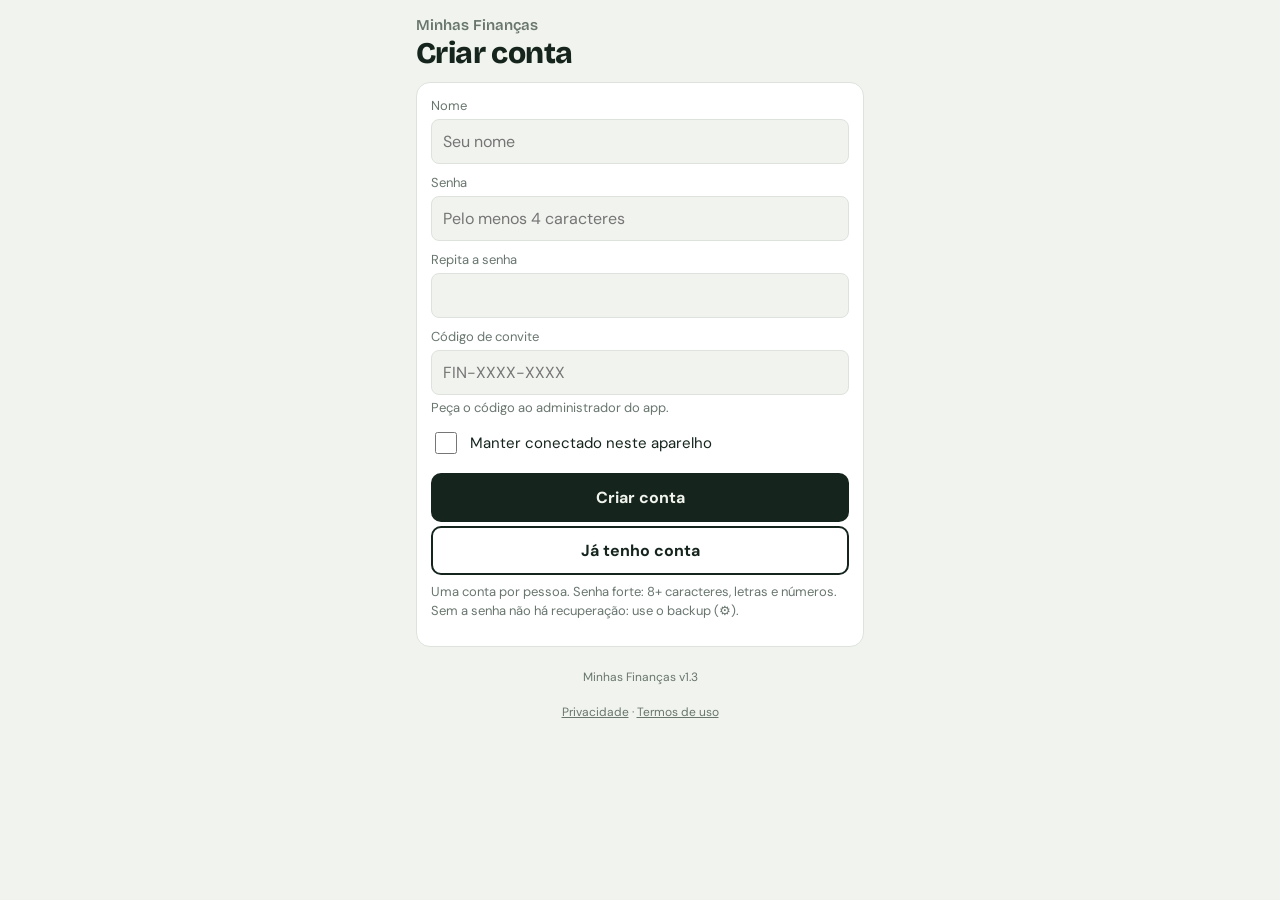
==== commit e3d37097: "v1.3: código organizado em src/, molde do banco, backup compactado, publicação após testes, privacid" ====
--- a/index.html
+++ b/index.html
@@ -2,8 +2,8 @@
 <html lang="pt-BR">
 <head>
 <meta charset="utf-8">
-<meta name="app-versao" content="v1.2">
-<meta http-equiv="Content-Security-Policy" content="default-src 'none'; script-src 'self' 'sha256-2mIuvmWd42KYbuBI6RzSqdmKPcouCtnYpSH7JdPOXpA=' 'sha256-sU1M8gn7Rw2GGyRoD9p+sA6TpszjG/TukPXFj8mjNLM='; style-src 'unsafe-inline'; font-src 'self'; img-src 'self' data: blob:; connect-src 'self' https://api.bcb.gov.br https://ezivqczibtsqqqzpzcdh.supabase.co; manifest-src 'self'; worker-src 'self'; base-uri 'none'; form-action 'none'">
+<meta name="app-versao" content="v1.3">
+<meta http-equiv="Content-Security-Policy" content="default-src 'none'; script-src 'self' 'sha256-2mIuvmWd42KYbuBI6RzSqdmKPcouCtnYpSH7JdPOXpA=' 'sha256-lvcD1A4B808uJg9IrVdjb4cmLnSIQ3BXdfS9p6ivBeU='; style-src 'unsafe-inline'; font-src 'self'; img-src 'self' data: blob:; connect-src 'self' https://api.bcb.gov.br https://ezivqczibtsqqqzpzcdh.supabase.co; manifest-src 'self'; worker-src 'self'; base-uri 'none'; form-action 'none'">
 <meta name="referrer" content="no-referrer">
 <meta name="viewport" content="width=device-width, initial-scale=1, viewport-fit=cover">
 <title>Minhas Finanças</title>
@@ -201,7 +201,7 @@
 .ir .v{font:700 15px 'Bricolage Grotesque',sans-serif;white-space:nowrap}
 .ir .v.pos{color:var(--pos)}
 .ir label{margin:0;display:flex;align-items:center}
-.ver{font-size:12px;color:var(--mute);text-align:center;margin:18px 0 0}
+.ver{font-size:12px;color:var(--mute);text-align:center;margin:18px 0 0}.ver a{color:var(--mute)}
 select{width:100%;padding:11px;border-radius:8px;border:1px solid var(--line);background:var(--bg);color:var(--ink);font:16px 'DM Sans',sans-serif}
 .cat.sel{border-color:var(--ink)}
 .tipos{display:grid;grid-template-columns:repeat(3,1fr);gap:8px;margin-top:4px}
@@ -542,6 +542,7 @@
 <button type="button" class="add pri" id="admgera">➕ Gerar convite</button>
 <div id="admnovo" hidden><p class="admcod" id="admcod"></p><p class="msg" id="admvence" style="text-align:center"></p><div class="row2"><div><button type="button" class="add" id="admcp" style="margin:0">Copiar</button></div><div><button type="button" class="add" id="admsh" style="margin:0">Enviar</button></div></div></div>
 <p class="msg" id="admmsg" role="status"></p>
+<p class="msg" id="admesp"></p>
 <h2>Quem usa o app</h2><div id="admus"></div>
 <h2>Convites em aberto</h2><div id="admcv"></div>
 <button type="button" class="linkb" id="admatu">🔄 Atualizar</button>
@@ -567,6 +568,7 @@
 <button type="button" class="add perigo" id="delc">Excluir minha conta</button>
 </div></details>
 <p class="ver" id="ver"></p>
+<p class="ver"><a href="privacidade.html" target="_blank" rel="noopener">Privacidade</a> · <a href="termos.html" target="_blank" rel="noopener">Termos de uso</a></p>
 </section>
 </main></section>
 <section class="pg" id="pgp"><main>
@@ -719,6 +721,7 @@
 <p class="hint" id="rmsg" role="alert"></p><button class="add pri" id="rok" type="button">Criar senha nova</button><button class="add" id="rvolta" type="button">Voltar</button>
 </section>
 <p class="ver" id="ver2"></p>
+<p class="ver"><a href="privacidade.html" target="_blank" rel="noopener">Privacidade</a> · <a href="termos.html" target="_blank" rel="noopener">Termos de uso</a></p>
 </main>
 </section>
 
@@ -791,7 +794,7 @@
 var EMQUADRO=(window.top!==window.self);
 if(EMQUADRO){var ov=document.createElement('div');ov.setAttribute('style','position:fixed;inset:0;z-index:99999;background:#fff;color:#16301f;display:flex;align-items:center;justify-content:center;padding:24px;text-align:center;font:16px/1.5 sans-serif');ov.textContent='Por segurança, o app não abre dentro de outra página. Abra direto pelo endereço do site: guilherme3co.github.io/financeiro';document.body.appendChild(ov)}
 var KDF_IT=600000,LOCK_MS=5*60*1000;
-var VERSAO='v1.2';
+var VERSAO='v1.3';
 var PARAMS=(function(){var o={mic:false,txt:'',share:false,aviso:false,convite:''};try{var q=new URLSearchParams(location.search);o.mic=q.get('mic')==='1';o.share=q.get('share')==='1';o.aviso=q.get('aviso')==='1';var cv=String(q.get('convite')||'').toUpperCase().replace(/[^A-Z0-9]/g,'');if(cv.length===11&&cv.indexOf('FIN')===0)cv=cv.slice(3);if(/^[2-9A-HJ-NP-Z]{8}$/.test(cv))o.convite='FIN-'+cv.slice(0,4)+'-'+cv.slice(4);o.txt=[q.get('title'),q.get('text'),q.get('url')].filter(Boolean).join('\n').slice(0,3000);if(o.mic||o.txt||o.share||o.aviso||q.get('convite'))history.replaceState(null,'',location.pathname)}catch(e){}return o})();
 var COR={rec:{n:'Entrada',v:'--rec'},uti:{n:'Útil',v:'--uti'},des:{n:'Desnecessário',v:'--des'},gua:{n:'Guardado',v:'--gua'},sem:{n:'Sem categoria',v:'--sem'}};
 var st=null,uid=null,KEYC=null,users=[],wq=Promise.resolve();
@@ -1879,7 +1882,7 @@
  try{localStorage.setItem(tk,nova+'|'+Date.now());localStorage.setItem('financas-atualizado',nova)}catch(e){}
  if(st)save();setTimeout(atualizaApp,1200)}
 function avisoAtualizado(){var v='';try{v=localStorage.getItem('financas-atualizado')||''}catch(e){}if(v&&v===VERSAO){try{localStorage.removeItem('financas-atualizado');localStorage.removeItem('financas-tentativa')}catch(e){}}}
-var NOVIDADES={'v1.2':['🔑 Esqueci a senha: crie seu código de recuperação em ⚙ → Conta. Com ele você cria uma senha nova sem perder nada.','Link de convite já abre o app com o código preenchido.','No iPhone, o app avisa para usar pelo ícone da tela inicial.'],'v1.1':['🛡️ Acesso por convite: contas novas precisam de um código do administrador.','Quem fica 30 dias sem usar o app precisa de um código novo.'],'v1.0':['Versão 1.0: app finalizado e revisado.','🔔 Avisos das contas a vencer, mesmo com o app fechado (⚙ → Avisos).','🔒 Checkup de segurança em ⚙ → Segurança e backup.','Erros do app ficam anotados em ⚙ → Conta, prontos para copiar.','O app é testado sozinho todo dia.'],v49:['Novo 👫 Casal: liguem os dois celulares pelo QR Code (⚙ → Casal) e vejam os gastos um do outro. Cada um escolhe o que mostra.','O botão + agora mostra as opções: Lançar, Investir, Casal, Inteligência, Mentor e Histórico.'],v48:['Anel fica vermelho quando o Disponível está negativo.','Trocar a senha do app em ⚙ → Conta.','Nota do mês agora fica em 🧠 Inteligência.','Histórico mais leve e o botão + some ao rolar a tela.','Aviso para ligar a digital quando você fica conectado sem ela.','Letras do app guardadas no próprio celular: abre sem pedir nada ao Google.'],v47:['Nova tela 🧠 Inteligência no botão +: previsão dos próximos meses, auditor de gastos, simulador de compra e seu patrimônio.','Contas com dia de vencimento (em Investir → Planejamento): aviso na tela principal 3 dias antes, com botão Paguei.','Backup na nuvem guarda os últimos 7 dias: dá para restaurar o de ontem.'],v46:['Compra parcelada como na fatura: a 1ª parcela entra no mês seguinte e as outras mês a mês; o Limite já reserva o total no dia da compra, igual ao banco.','Comprovante parcelado (ex.: 3x de R$ 30,00) é lançado sozinho quando as parcelas batem com o total.'],v45:['Comprovante do Nubank (cartão, NuPay) lido como os de Pix: valor, iFood/loja, data, hora, crédito e CNPJ. Compra parcelada abre já com as parcelas.'],v44:['Porquinho no Guardado: no anel da tela principal e no total dos Guardados.'],v43:['Botão + é o menu do app: lançar e abrir Investir, Mentor e Histórico. As abas do topo saíram.','Nova tela Investir: estou pronto para investir, simulador (poupança, CDB, LCI/LCA, Tesouro Selic), onde guardar cada objetivo, análise dos seus guardados, meta do mês e projeção de 10 anos.','Taxas do dia (CDI, Selic, IPCA) buscadas no Banco Central.','Planejamento e Guardados agora ficam dentro de Investir. No anel, deslize para ver o total guardado.','O botão voltar do Android volta para a tela principal.'],v42:['Comprovante mais rápido: a leitura começa assim que o app abre, ainda durante a digital.','Gasto que o app já conhece entra logo depois da primeira leitura da foto.','O leitor de foto fica pronto enquanto o app está aberto, e o app abre mais leve.'],v41:['Botão + em todas as telas: fale, digite, leia a foto ou o PDF do comprovante e use os atalhos dos gastos que você mais repete.','Comprovante de um gasto que o app já conhece entra sozinho, com aviso para desfazer ou editar.','Tela inicial mais limpa: previsão do fim do mês e os últimos lançamentos.','Mentor e Consultoria agora ficam juntos na aba Mentor.','Busca no Histórico: digite “uber” e veja todos os lançamentos e o total.','Objetivos com prazo: o app diz quanto guardar por semana.','O mês fecha sozinho no dia 1 e mostra o resumo.','Configurações organizadas em blocos, tema claro ou escuro e ícones nas categorias.']};
+var NOVIDADES={'v1.3':['Backup na nuvem até 10 vezes menor (compactado antes de criptografar).','Política de privacidade e termos de uso no app.','Administrador vê o espaço usado no servidor.'],'v1.2':['🔑 Esqueci a senha: crie seu código de recuperação em ⚙ → Conta. Com ele você cria uma senha nova sem perder nada.','Link de convite já abre o app com o código preenchido.','No iPhone, o app avisa para usar pelo ícone da tela inicial.'],'v1.1':['🛡️ Acesso por convite: contas novas precisam de um código do administrador.','Quem fica 30 dias sem usar o app precisa de um código novo.'],'v1.0':['Versão 1.0: app finalizado e revisado.','🔔 Avisos das contas a vencer, mesmo com o app fechado (⚙ → Avisos).','🔒 Checkup de segurança em ⚙ → Segurança e backup.','Erros do app ficam anotados em ⚙ → Conta, prontos para copiar.','O app é testado sozinho todo dia.'],v49:['Novo 👫 Casal: liguem os dois celulares pelo QR Code (⚙ → Casal) e vejam os gastos um do outro. Cada um escolhe o que mostra.','O botão + agora mostra as opções: Lançar, Investir, Casal, Inteligência, Mentor e Histórico.'],v48:['Anel fica vermelho quando o Disponível está negativo.','Trocar a senha do app em ⚙ → Conta.','Nota do mês agora fica em 🧠 Inteligência.','Histórico mais leve e o botão + some ao rolar a tela.','Aviso para ligar a digital quando você fica conectado sem ela.','Letras do app guardadas no próprio celular: abre sem pedir nada ao Google.'],v47:['Nova tela 🧠 Inteligência no botão +: previsão dos próximos meses, auditor de gastos, simulador de compra e seu patrimônio.','Contas com dia de vencimento (em Investir → Planejamento): aviso na tela principal 3 dias antes, com botão Paguei.','Backup na nuvem guarda os últimos 7 dias: dá para restaurar o de ontem.'],v46:['Compra parcelada como na fatura: a 1ª parcela entra no mês seguinte e as outras mês a mês; o Limite já reserva o total no dia da compra, igual ao banco.','Comprovante parcelado (ex.: 3x de R$ 30,00) é lançado sozinho quando as parcelas batem com o total.'],v45:['Comprovante do Nubank (cartão, NuPay) lido como os de Pix: valor, iFood/loja, data, hora, crédito e CNPJ. Compra parcelada abre já com as parcelas.'],v44:['Porquinho no Guardado: no anel da tela principal e no total dos Guardados.'],v43:['Botão + é o menu do app: lançar e abrir Investir, Mentor e Histórico. As abas do topo saíram.','Nova tela Investir: estou pronto para investir, simulador (poupança, CDB, LCI/LCA, Tesouro Selic), onde guardar cada objetivo, análise dos seus guardados, meta do mês e projeção de 10 anos.','Taxas do dia (CDI, Selic, IPCA) buscadas no Banco Central.','Planejamento e Guardados agora ficam dentro de Investir. No anel, deslize para ver o total guardado.','O botão voltar do Android volta para a tela principal.'],v42:['Comprovante mais rápido: a leitura começa assim que o app abre, ainda durante a digital.','Gasto que o app já conhece entra logo depois da primeira leitura da foto.','O leitor de foto fica pronto enquanto o app está aberto, e o app abre mais leve.'],v41:['Botão + em todas as telas: fale, digite, leia a foto ou o PDF do comprovante e use os atalhos dos gastos que você mais repete.','Comprovante de um gasto que o app já conhece entra sozinho, com aviso para desfazer ou editar.','Tela inicial mais limpa: previsão do fim do mês e os últimos lançamentos.','Mentor e Consultoria agora ficam juntos na aba Mentor.','Busca no Histórico: digite “uber” e veja todos os lançamentos e o total.','Objetivos com prazo: o app diz quanto guardar por semana.','O mês fecha sozinho no dia 1 e mostra o resumo.','Configurações organizadas em blocos, tema claro ou escuro e ícones nas categorias.']};
 function mostraNovidades(v){var L=NOVIDADES[v||VERSAO];if(!L)return false;$('novt').textContent='Novidades da '+(v||VERSAO);var u=$('novl');u.innerHTML='';L.forEach(function(x){u.appendChild(el_('li',null,x))});$('nov').hidden=false;try{$('novok').focus()}catch(e){}return true}
 function novidades(){var vis='';try{vis=localStorage.getItem('financas-visto')||''}catch(e){}if(vis===VERSAO)return false;try{localStorage.setItem('financas-visto',VERSAO)}catch(e){}
  if(!st||!(st.items.length||(st.arquivo&&st.arquivo.length)||(st.tut&&st.tut.pg1)))return false;return mostraNovidades()}
@@ -2241,7 +2244,7 @@
 function admCopia(cod,b){var t=admTexto(cod),o=b.textContent,ok=function(){b.textContent='Copiado!';setTimeout(function(){b.textContent=o},2000)};if(navigator.clipboard&&navigator.clipboard.writeText)navigator.clipboard.writeText(t).then(ok,function(){$('admmsg').textContent='Não consegui copiar.'});else $('admmsg').textContent='Não consegui copiar.'}
 function admCarrega(){var m=$('admmsg');if(!st||!st.acesso||!st.acesso.adm)return;m.textContent='Carregando...';
  casRpc('admin_lista',{p_acesso:st.acesso.tok}).then(function(r){m.textContent='';admDesenha(r||{})},function(e){m.textContent=/so o administrador/.test(String(e&&e.message))?'Esta conta não é administradora.':'Sem conexão. Tente de novo.'})}
-function admDesenha(r){var U=$('admus'),C=$('admcv');U.innerHTML='';C.innerHTML='';var us=Array.isArray(r.usuarios)?r.usuarios:[],cv=Array.isArray(r.convites)?r.convites:[];
+function admDesenha(r){var U=$('admus'),C=$('admcv');U.innerHTML='';C.innerHTML='';var es=Number(r.espaco)||0,li=Number(r.limite)||524288000,pc=Math.min(100,Math.round(es/li*100));$('admesp').textContent=es?'💾 Espaço no servidor: '+(es/1048576).toFixed(1).replace('.',',')+' MB de '+Math.round(li/1048576)+' MB ('+pc+'%)'+(pc>=80?' ⚠️ quase cheio':''):'';var us=Array.isArray(r.usuarios)?r.usuarios:[],cv=Array.isArray(r.convites)?r.convites:[];
  var ST={ok:'✅ Liberado',bloq:'⛔ Bloqueado',exp:'⏰ Venceu (30 dias sem uso)'};
  if(!us.length)U.appendChild(el_('p','msg','Ninguém ainda.'));
  us.forEach(function(u){var d=el_('div','admu'),a=el_('div');a.appendChild(el_('b',null,tx(u.nome,40)||'Sem nome'));a.appendChild(el_('small',null,(u.eu?'Você · administrador':(ST[u.status]||u.status))+' · entrou '+admData(u.criado)+' · último acesso '+admData(u.visto)));d.appendChild(a);
@@ -2367,10 +2370,13 @@
 function sbRpc(fn,args){return fetch(SB_URL+'/rest/v1/rpc/'+fn,{method:'POST',headers:{apikey:SB_KEY,'Content-Type':'application/json',Accept:'application/json'},body:JSON.stringify(acArgs(fn,args)),cache:'no-store',credentials:'omit',referrerPolicy:'no-referrer'}).then(function(r){return r.text().then(function(t){if(!r.ok)throw new Error('http'+r.status);try{return JSON.parse(t)}catch(e){return t}})})}
 function nomeConta(){return(users.filter(function(u){return u.id===uid})[0]||{}).nome||''}
 /* envia a cópia criptografada (chamado sozinho depois de cada mudança e uma vez por dia) */
+/* backup compactado (gzip) antes de criptografar: ocupa bem menos espaço na nuvem */
+function gzB64(txt){if(!window.CompressionStream)return Promise.resolve(null);try{var cs=new CompressionStream('gzip'),w=cs.writable.getWriter();w.write(new TextEncoder().encode(txt));w.close();return new Response(cs.readable).arrayBuffer().then(function(b){return b64(b)},function(){return null})}catch(e){return Promise.resolve(null)}}
+function gunzB64(s){var ds=new DecompressionStream('gzip'),w=ds.writable.getWriter();w.write(unb64(s));w.close();return new Response(ds.readable).text()}
 function nvEnvia(){var N=st&&st.nuvem;if(!N||!N.on||nvRodando)return Promise.resolve(false);if(!navigator.onLine){nvMarca(true,'Sem internet: envio quando a conexão voltar.');return Promise.resolve(false)}
  nvRodando=true;var txt;try{txt=JSON.stringify(snapshot())}catch(e){nvRodando=false;return Promise.resolve(false)}
- return crypto.subtle.importKey('raw',unb64(N.k),{name:'AES-GCM'},false,['encrypt']).then(function(k){return enc(k,txt)}).then(function(r){
-  var env=JSON.stringify({app:'financas',cripto:1,it:N.it,salt:N.salt,iv:r.iv,ct:r.ct});return sbRpc('salvar_backup',{p_id:N.id,p_dados:env})}).then(function(){nvRodando=false;st.nuvem.ult=new Date().toISOString();nvMarca(false,'');return true},
+ var z=0;return gzB64(txt).then(function(g){if(g&&g.length<txt.length){txt=g;z=1}return crypto.subtle.importKey('raw',unb64(N.k),{name:'AES-GCM'},false,['encrypt'])}).then(function(k){return enc(k,txt)}).then(function(r){
+  var o={app:'financas',cripto:1,it:N.it,salt:N.salt,iv:r.iv,ct:r.ct};if(z)o.z=1;var env=JSON.stringify(o);return sbRpc('salvar_backup',{p_id:N.id,p_dados:env})}).then(function(){nvRodando=false;st.nuvem.ult=new Date().toISOString();nvMarca(false,'');return true},
   function(){nvRodando=false;nvMarca(true,'Não consegui enviar agora. Tento de novo sozinho.');return false})}
 function nvMarca(pend,err){if(!st||!st.nuvem||!st.nuvem.on)return;st.nuvem.pend=pend;st.nuvem.err=err||'';nvMudo=true;save();nvMudo=false;try{if(!$('cfg').hidden)desenhaNuvem()}catch(e){}}
 function nvAgenda(){if(nvMudo||!st||!st.nuvem||!st.nuvem.on)return;clearTimeout(nvTm);if(!st.nuvem.pend){st.nuvem.pend=true}nvTm=setTimeout(nvEnvia,20000)}
@@ -2397,7 +2403,7 @@
 function nvRestaura(nome,senha,m,depois,slot){m.textContent='Buscando na nuvem... leva alguns segundos.';
  nvEndereco(nome,senha).then(function(id){return slot!=null?sbRpc('ler_versao',{p_id:id,p_slot:slot}):sbRpc('ler_backup',{p_id:id})}).then(function(r){var row=Array.isArray(r)?r[0]:null;if(!row||!row.dados)throw 'nada';var env=JSON.parse(row.dados);
   if(env.cripto!==1||typeof env.salt!=='string'||typeof env.iv!=='string'||typeof env.ct!=='string'||!(env.it>=100000&&env.it<=2000000))throw 'formato';
-  return derive(senha,unb64(env.salt),env.it).then(function(k){return dec(k,{iv:env.iv,ct:env.ct})}).then(function(t){return{o:JSON.parse(t),quando:row.atualizado}},function(){throw 'senha'})}).then(function(x){var v=validaBackup(x.o),d=new Date(x.quando);
+  return derive(senha,unb64(env.salt),env.it).then(function(k){return dec(k,{iv:env.iv,ct:env.ct})}).then(function(t){return env.z===1?gunzB64(t):t},function(){throw 'senha'}).then(function(t){return{o:JSON.parse(t),quando:row.atualizado}})}).then(function(x){var v=validaBackup(x.o),d=new Date(x.quando);
   if(!confirm('Achei um backup de '+pad(d.getDate())+'/'+pad(d.getMonth()+1)+' às '+pad(d.getHours())+':'+pad(d.getMinutes())+' com '+v.items.length+' lançamentos. Substituir os dados deste aparelho por ele?')){m.textContent='Nada foi alterado.';return}
   var novo=migra(v);novo.nuvem={on:false};st=novo;save();m.textContent='Backup restaurado: '+st.items.length+' lançamentos. O backup na nuvem continua ligado.';return nvAtiva(senha).catch(function(){}).then(function(){if(depois)depois()})})
  .catch(function(e){m.textContent=e==='nada'?'Não achei backup com esse nome e senha. Confira o nome da conta (igual ao do outro celular) e a senha do backup.':e==='senha'?'Senha do backup incorreta.':'Não consegui buscar agora (sem internet?). Tente de novo.'})}
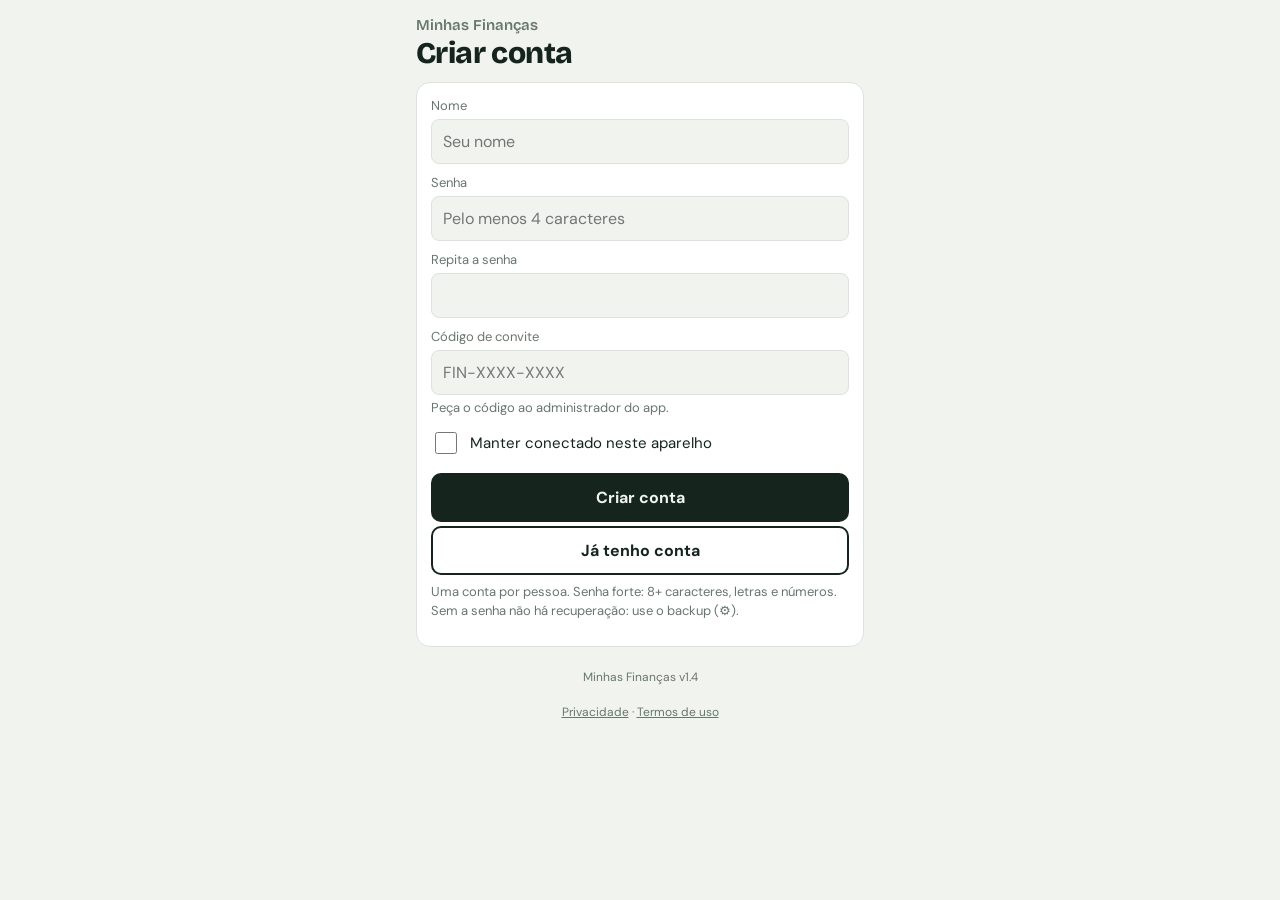
==== commit cdb3ad1c: "v1.4: botão de falar sempre à mostra e microfone que não fica preso Co-Authored-By: Claude Opus 5.5 " ====
--- a/index.html
+++ b/index.html
@@ -2,8 +2,8 @@
 <html lang="pt-BR">
 <head>
 <meta charset="utf-8">
-<meta name="app-versao" content="v1.3">
-<meta http-equiv="Content-Security-Policy" content="default-src 'none'; script-src 'self' 'sha256-2mIuvmWd42KYbuBI6RzSqdmKPcouCtnYpSH7JdPOXpA=' 'sha256-lvcD1A4B808uJg9IrVdjb4cmLnSIQ3BXdfS9p6ivBeU='; style-src 'unsafe-inline'; font-src 'self'; img-src 'self' data: blob:; connect-src 'self' https://api.bcb.gov.br https://ezivqczibtsqqqzpzcdh.supabase.co; manifest-src 'self'; worker-src 'self'; base-uri 'none'; form-action 'none'">
+<meta name="app-versao" content="v1.4">
+<meta http-equiv="Content-Security-Policy" content="default-src 'none'; script-src 'self' 'sha256-2mIuvmWd42KYbuBI6RzSqdmKPcouCtnYpSH7JdPOXpA=' 'sha256-t25FOu20eL/FPKomIc7MHo3xb9VkYT/6fhLe42VkqZc='; style-src 'unsafe-inline'; font-src 'self'; img-src 'self' data: blob:; connect-src 'self' https://api.bcb.gov.br https://ezivqczibtsqqqzpzcdh.supabase.co; manifest-src 'self'; worker-src 'self'; base-uri 'none'; form-action 'none'">
 <meta name="referrer" content="no-referrer">
 <meta name="viewport" content="width=device-width, initial-scale=1, viewport-fit=cover">
 <title>Minhas Finanças</title>
@@ -417,6 +417,10 @@
 #fatbtn{min-height:40px;padding:8px 14px;border:1.5px solid var(--line);border-radius:999px;text-decoration:none;color:var(--ink);font-weight:600;font-size:13px;margin:4px 0 0}
 .linkb{min-height:36px}
 .fab{transition:transform .2s ease,opacity .2s ease}.fab.esc{transform:translateY(140%);opacity:0;pointer-events:none}.fab.ab{transform:rotate(45deg)}
+.micf{position:fixed;left:16px;bottom:calc(22px + env(safe-area-inset-bottom,0px));width:52px;height:52px;border-radius:50%;border:1.5px solid var(--line);background:var(--card);color:var(--ink);box-shadow:0 4px 14px rgba(0,0,0,.18);z-index:13;display:flex;align-items:center;justify-content:center;padding:0;cursor:pointer;transition:transform .2s ease,opacity .2s ease}.micf[hidden]{display:none}.micf svg{width:24px;height:24px}
+.micf.esc{transform:translateY(140%);opacity:0;pointer-events:none}.micf.on{background:var(--neg);border-color:var(--neg);color:#fff;animation:pulsa 1s ease-in-out infinite}
+.micb{position:fixed;left:16px;bottom:calc(84px + env(safe-area-inset-bottom,0px));max-width:min(300px,calc(100% - 110px));background:var(--ink);color:var(--bg);font:600 14px/1.35 'DM Sans',sans-serif;padding:9px 12px;border-radius:12px;z-index:13;box-shadow:0 4px 14px rgba(0,0,0,.25)}.micb[hidden]{display:none}
+@media (prefers-reduced-motion:reduce){.micf.on{animation:none}}
 .mais{position:fixed;inset:0;z-index:14;background:rgba(0,0,0,.5);display:flex;align-items:flex-end;justify-content:flex-end;padding:0 18px calc(92px + env(safe-area-inset-bottom,0px))}.mais[hidden]{display:none}
 .maisl{display:flex;flex-direction:column;align-items:flex-end;gap:12px}
 .maisl button{position:relative;display:flex;align-items:center;gap:10px;border:0;background:none;padding:0;margin:0;cursor:pointer;color:var(--ink);font:700 15px 'DM Sans',sans-serif;animation:maisv .18s ease both}
@@ -770,6 +774,8 @@
 <div class="sheet" id="men" hidden role="dialog" aria-modal="true" aria-labelledby="ment"><div class="sheetbox menbox"><div class="lanh"><h2 class="mhead" id="ment"><svg viewBox="0 0 32 32" aria-hidden="true"><path d="M16 3.5V8" stroke="currentColor" stroke-width="2" stroke-linecap="round"/><circle cx="16" cy="3.2" r="2" fill="currentColor"/><rect x="6" y="8" width="20" height="17" rx="6" fill="none" stroke="currentColor" stroke-width="2.2"/><circle cx="12" cy="16" r="2.3" fill="currentColor"/><circle cx="20" cy="16" r="2.3" fill="currentColor"/><path d="M12.5 21h7" stroke="currentColor" stroke-width="2" stroke-linecap="round"/><path d="M3 14v5M29 14v5" stroke="currentColor" stroke-width="2.2" stroke-linecap="round"/></svg>Mentor</h2><button type="button" class="add" id="menx">Fechar</button></div><div class="menlog" id="menlog" aria-live="polite"></div><div class="menops" id="menops"></div><div class="menin" id="menin" hidden><input id="mentx" autocomplete="off" maxlength="300" placeholder="Escreva uma dúvida" aria-label="Mensagem para o mentor"><button type="button" class="add pri" id="mensend">Enviar</button></div></div></div>
 <div class="bio" id="bio" hidden role="dialog" aria-modal="true" aria-labelledby="biot"><div class="biobox"><svg viewBox="0 0 48 48" aria-hidden="true"><path d="M24 6c-9.9 0-18 8.1-18 18M24 12c-6.6 0-12 5.4-12 12v4M24 18c-3.3 0-6 2.7-6 6v8c0 3 1 5.5 3 7.5M24 24v10c0 4 2 7 5 9M30 24c0-3.3-2.7-6-6-6M36 24c0-6.6-5.4-12-12-12M42 24c0-9.9-8.1-18-18-18M30 24v6M36 28v2c0 3-1 6-2.5 8.5" fill="none" stroke="currentColor" stroke-width="2.6" stroke-linecap="round"/></svg><h2 id="biot">Minhas Finanças</h2><p>Confirme que é você para abrir.</p><button type="button" class="add pri" id="biobtn">Entrar com a digital</button><button type="button" class="linkb" id="biosenha">Usar a senha</button><p class="msg" id="biomsg" role="alert"></p></div></div>
 <div class="mais" id="mais" hidden><div class="maisl" role="menu" aria-label="Opções do botão +"><button type="button" role="menuitem" id="abhis"><b>Histórico</b><span aria-hidden="true">📋</span></button><button type="button" role="menuitem" id="abmen"><b>Mentor</b><span aria-hidden="true">🤖</span><i class="mdot" id="abmend" hidden></i></button><button type="button" role="menuitem" id="abint"><b>Inteligência</b><span aria-hidden="true">🧠</span></button><button type="button" role="menuitem" id="abcas"><b>Casal</b><span aria-hidden="true">👫</span></button><button type="button" role="menuitem" id="abinv"><b>Investir</b><span aria-hidden="true">📈</span></button><button type="button" role="menuitem" id="ablan" class="mpri"><b>Lançar</b><span aria-hidden="true">✏️</span></button></div></div>
+<button type="button" class="micf" id="micf" hidden aria-label="Falar um lançamento" title="Falar um lançamento"><svg viewBox="0 0 24 24" aria-hidden="true"><rect x="9" y="3" width="6" height="11" rx="3" fill="none" stroke="currentColor" stroke-width="2"/><path d="M5.5 11a6.5 6.5 0 0 0 13 0M12 17.5V21M8.5 21h7" fill="none" stroke="currentColor" stroke-width="2" stroke-linecap="round"/></svg></button>
+<div class="micb" id="micb" hidden role="status" aria-live="polite"></div>
 <button type="button" class="fab" id="fab" hidden aria-label="Abrir opções" aria-haspopup="menu" aria-expanded="false" title="Opções">+</button>
 <div class="sheet" id="lanc" hidden role="dialog" aria-modal="true" aria-labelledby="lanct"><div class="sheetbox">
 <div class="lanh"><h2 id="lanct">Lançar</h2><button type="button" class="add" id="lancx">Fechar</button></div>
@@ -794,7 +800,7 @@
 var EMQUADRO=(window.top!==window.self);
 if(EMQUADRO){var ov=document.createElement('div');ov.setAttribute('style','position:fixed;inset:0;z-index:99999;background:#fff;color:#16301f;display:flex;align-items:center;justify-content:center;padding:24px;text-align:center;font:16px/1.5 sans-serif');ov.textContent='Por segurança, o app não abre dentro de outra página. Abra direto pelo endereço do site: guilherme3co.github.io/financeiro';document.body.appendChild(ov)}
 var KDF_IT=600000,LOCK_MS=5*60*1000;
-var VERSAO='v1.3';
+var VERSAO='v1.4';
 var PARAMS=(function(){var o={mic:false,txt:'',share:false,aviso:false,convite:''};try{var q=new URLSearchParams(location.search);o.mic=q.get('mic')==='1';o.share=q.get('share')==='1';o.aviso=q.get('aviso')==='1';var cv=String(q.get('convite')||'').toUpperCase().replace(/[^A-Z0-9]/g,'');if(cv.length===11&&cv.indexOf('FIN')===0)cv=cv.slice(3);if(/^[2-9A-HJ-NP-Z]{8}$/.test(cv))o.convite='FIN-'+cv.slice(0,4)+'-'+cv.slice(4);o.txt=[q.get('title'),q.get('text'),q.get('url')].filter(Boolean).join('\n').slice(0,3000);if(o.mic||o.txt||o.share||o.aviso||q.get('convite'))history.replaceState(null,'',location.pathname)}catch(e){}return o})();
 var COR={rec:{n:'Entrada',v:'--rec'},uti:{n:'Útil',v:'--uti'},des:{n:'Desnecessário',v:'--des'},gua:{n:'Guardado',v:'--gua'},sem:{n:'Sem categoria',v:'--sem'}};
 var st=null,uid=null,KEYC=null,users=[],wq=Promise.resolve();
@@ -864,7 +870,7 @@
 var cur=0,voltaK=0,PGS=['pg1','pgi','pgk','pg4','pgx','pgy'],TITS=['Principal','Investir','Mentor','Histórico','Inteligência','Casal'],TBS=['t1','tp','tk','t2'],ALLP=['pg1','pg3','pg4','pgp','pgk','pgi','pgx','pga','pgs','pgc','pgr','pgy'];
 function marcaNav(k){TBS.forEach(function(id,i){$(id).setAttribute('aria-selected',i===k?'true':'false')});$('ptit').textContent=k>=0?TITS[k]:''}
 function tela(qual){if(qual==='pga'||qual==='pgs'){$('bio').hidden=true;bioAberto=false;bioOk=bioNao=null;$('aviso').hidden=true;$('lanc').hidden=true;$('nov').hidden=true;$('men').hidden=true;MEN.esp=null}ALLP.forEach(function(i){$(i).className='pg'});$(qual).className='pg on';$('top').hidden=(qual==='pga'||qual==='pgs');window.scrollTo(0,0);fabUpd()}
-function fabUpd(){var on=!!st&&['pg1','pgi','pgk','pg4','pgc','pgx','pgy'].some(function(i){return $(i).className.indexOf('on')>=0});$('fab').hidden=!on}
+function fabUpd(){var on=!!st&&['pg1','pgi','pgk','pg4','pgc','pgx','pgy'].some(function(i){return $(i).className.indexOf('on')>=0});$('fab').hidden=!on;try{micfUpd()}catch(e){}}
 function vaiPagina(k,sub){if(!st)return;k=Math.max(0,Math.min(5,k));fechaMais();telaHist(k!==0);ALLP.forEach(function(i){$(i).className='pg'});$(PGS[k]).className='pg on';$('top').hidden=false;eng.setAttribute('aria-expanded','false');marcaNav(k);cur=k;$('topvolta').hidden=k===0;window.scrollTo(0,0);fabUpd();if(k===1){itTab(sub||IT.cur);return}if(k===2){mDot()}if(k===3)renderHistorico();if(k===4){renderIntel();renderConsultor();resNota()}if(k===5){CAS.todos=false;renderCasal();casSync(false)}setTimeout(function(){tour(k===0?'pg1':PGS[k])},380)}
 /* botão voltar do Android: dentro de uma tela, volta para a principal */
 function telaHist(dentro){try{if(dentro&&!(history.state&&history.state.tela))history.pushState({tela:1},'')}catch(e){}}
@@ -1070,18 +1076,19 @@
 function mkMic(btn,input,hintEl,done){
 var SR=window.SpeechRecognition||window.webkitSpeechRecognition;
 if(!SR){btn.hidden=true;hintEl.textContent='Sem voz neste navegador. Use o 🎤 do teclado ou digite. '+hintEl.textContent;return}
-var rec=null,on=false,erro=false;
+var rec=null,on=false,erro=false,tm=null;
+function solta(){clearTimeout(tm);on=false;btn.classList.remove('on');btn.setAttribute('aria-label',btn.title)}
 btn.onclick=function(){
-if(on){try{rec.stop()}catch(e){}return}
+if(on){try{rec.stop()}catch(e){}setTimeout(function(){if(on){try{rec.abort()}catch(e){}solta()}},1500);return}
 rec=new SR();rec.lang='pt-BR';rec.interimResults=true;rec.continuous=false;rec.maxAlternatives=1;erro=false;
-rec.onstart=function(){on=true;btn.classList.add('on');btn.setAttribute('aria-label','Parar de ouvir');hintEl.textContent='Ouvindo... fale agora.'};
+rec.onstart=function(){on=true;btn.classList.add('on');btn.setAttribute('aria-label','Parar de ouvir');hintEl.textContent='Ouvindo... fale agora.';clearTimeout(tm);tm=setTimeout(function(){if(on){try{rec.stop()}catch(e){}setTimeout(function(){if(on){try{rec.abort()}catch(e){}solta();if(!input.value.trim())hintEl.textContent='Não ouvi nada. Toque no 🎤 e fale de novo.'}},1500)}},15000)};
 rec.onresult=function(e){var t='';for(var i=0;i<e.results.length;i++)t+=e.results[i][0].transcript;input.value=t};
 rec.onerror=function(e){erro=true;
 var m={'not-allowed':'Microfone bloqueado. Libere nas permissões do site.','service-not-allowed':'O microfone está bloqueado. Libere nas permissões do site e tente de novo.','no-speech':'Não ouvi nada. Toque no 🎤 e fale de novo.','audio-capture':'Não encontrei um microfone neste aparelho.','network':'O reconhecimento de voz precisa de internet.'};
 hintEl.textContent=m[e.error]||('Não consegui ouvir ('+e.error+'). Tente de novo.')};
-rec.onend=function(){on=false;btn.classList.remove('on');btn.setAttribute('aria-label',btn.title);
+rec.onend=function(){solta();
 if(input.value.trim()){input.value=falado(input.value);fmtFrase(input);done()}else if(!erro){hintEl.textContent='Não ouvi nada. Toque no 🎤 e fale de novo.'}};
-try{rec.start()}catch(e){on=false;btn.classList.remove('on')}}}
+try{rec.start()}catch(e){solta();hintEl.textContent='Não consegui abrir o microfone. Tente de novo ou digite.'}};return true}
 function voz1(){
   fmtFrase(fr);if(!fr.value.trim())return;var raw=' '+falado(fr.value).toLowerCase()+' ',r=parse(fr.value);
   r.tipo=r.ent?'rec':/\b(guardar|guardado|guardada|poupar|poupado|reservar|reservado)\b/.test(raw)?'gua':/\bdesnecess[aá]ri[oa]\b/.test(raw)?'des':/\s[uú]til\s/.test(raw)?'uti':null;
@@ -1095,6 +1102,12 @@
    toast((en?'Entrada: ':'Lançado: ')+it.desc+' · '+brl(it.val)+rotulo(it)+' · '+it.pay+(db?' · “'+db.nome+'” paga':''),it.id,(db||pl)?function(){if(db)dvMarca(db,false);if(pl)cancelaParc(pl.id);save()}:null,qid);return}
   abreNovo(r)}
 mkMic($('mic1'),fr,hint,voz1);
+/* 🎤 sempre à mostra na tela (canto esquerdo): um toque e já escuta */
+var MICB={el:null,tm:null};
+MICB.el={set textContent(t){var b=$('micb');clearTimeout(MICB.tm);b.textContent=t;b.hidden=!t||$('micf').hidden;if(t&&!$('micf').classList.contains('on')&&!/Ouvindo/.test(t))MICB.tm=setTimeout(function(){b.hidden=true},4500)},get textContent(){return $('micb').textContent}};
+var MICF_OK=!!mkMic($('micf'),fr,MICB.el,function(){$('micb').hidden=true;fechaMais();voz1()});
+$('micf').addEventListener('click',function(){fechaMais();if(!$('lanc').hidden)fechaLanc()},true);
+function micfUpd(){var f=$('micf');if(!f)return;f.hidden=!MICF_OK||$('fab').hidden;if(f.hidden)$('micb').hidden=true}
 if(!(window.SpeechRecognition||window.webkitSpeechRecognition))$('digita').click();
 
 /* ---------- aviso com Desfazer ---------- */
@@ -1123,7 +1136,7 @@
 function abreMais(){if(!st)return;fechaMn();var f=$('fab');$('mais').hidden=false;f.classList.add('ab');f.classList.remove('esc');f.setAttribute('aria-expanded','true');f.setAttribute('aria-label','Fechar opções')}
 function fechaMais(){var m=$('mais');if(!m||m.hidden)return;m.hidden=true;var f=$('fab');f.classList.remove('ab');f.setAttribute('aria-expanded','false');f.setAttribute('aria-label','Abrir opções')}
 $('fab').onclick=function(){if($('mais').hidden)abreMais();else fechaMais()};$('mais').onclick=function(e){if(e.target===this||e.target.className==='maisl')fechaMais()};document.addEventListener('keydown',function(e){if(e.key==='Escape')fechaMais()});
-$('ablan').onclick=function(){fechaMais();abreLanc()};$('abcas').onclick=function(){vaiPagina(5)};(function(){var y0=window.scrollY;window.addEventListener('scroll',function(){var y=window.scrollY;$('fab').classList.toggle('esc',y>y0+4&&y>120);if(y<y0-4||y<120)$('fab').classList.remove('esc');y0=y},{passive:true})})();$('abinv').onclick=function(){vaiPagina(1,'inv')};$('abmen').onclick=function(){vaiPagina(2)};$('abhis').onclick=function(){vaiPagina(3)};$('abint').onclick=function(){vaiPagina(4)};$('lancx').onclick=fechaLanc;$('lanc').onclick=function(e){if(e.target===this)fechaLanc()};
+$('ablan').onclick=function(){fechaMais();abreLanc()};$('abcas').onclick=function(){vaiPagina(5)};(function(){var y0=window.scrollY;window.addEventListener('scroll',function(){var y=window.scrollY;var e_=y>y0+4&&y>120;$('fab').classList.toggle('esc',e_);if(!$('micf').classList.contains('on'))$('micf').classList.toggle('esc',e_);if(y<y0-4||y<120){$('fab').classList.remove('esc');$('micf').classList.remove('esc')}y0=y},{passive:true})})();$('abinv').onclick=function(){vaiPagina(1,'inv')};$('abmen').onclick=function(){vaiPagina(2)};$('abhis').onclick=function(){vaiPagina(3)};$('abint').onclick=function(){vaiPagina(4)};$('lancx').onclick=fechaLanc;$('lanc').onclick=function(e){if(e.target===this)fechaLanc()};
 document.addEventListener('keydown',function(e){if(e.key==='Escape'&&!$('lanc').hidden)fechaLanc()});
 /* ---------- tela inicial: últimos lançamentos e previsão ---------- */
 function renderUlt(){var L=$('ultl');if(!L)return;L.innerHTML='';var arr=st.items.concat(faturaView()).slice().sort(function(a,b){return(b.d||'').localeCompare(a.d||'')||(b.t||'').localeCompare(a.t||'')||(Number(b.id)||0)-(Number(a.id)||0)}).slice(0,3);
@@ -1882,7 +1895,7 @@
  try{localStorage.setItem(tk,nova+'|'+Date.now());localStorage.setItem('financas-atualizado',nova)}catch(e){}
  if(st)save();setTimeout(atualizaApp,1200)}
 function avisoAtualizado(){var v='';try{v=localStorage.getItem('financas-atualizado')||''}catch(e){}if(v&&v===VERSAO){try{localStorage.removeItem('financas-atualizado');localStorage.removeItem('financas-tentativa')}catch(e){}}}
-var NOVIDADES={'v1.3':['Backup na nuvem até 10 vezes menor (compactado antes de criptografar).','Política de privacidade e termos de uso no app.','Administrador vê o espaço usado no servidor.'],'v1.2':['🔑 Esqueci a senha: crie seu código de recuperação em ⚙ → Conta. Com ele você cria uma senha nova sem perder nada.','Link de convite já abre o app com o código preenchido.','No iPhone, o app avisa para usar pelo ícone da tela inicial.'],'v1.1':['🛡️ Acesso por convite: contas novas precisam de um código do administrador.','Quem fica 30 dias sem usar o app precisa de um código novo.'],'v1.0':['Versão 1.0: app finalizado e revisado.','🔔 Avisos das contas a vencer, mesmo com o app fechado (⚙ → Avisos).','🔒 Checkup de segurança em ⚙ → Segurança e backup.','Erros do app ficam anotados em ⚙ → Conta, prontos para copiar.','O app é testado sozinho todo dia.'],v49:['Novo 👫 Casal: liguem os dois celulares pelo QR Code (⚙ → Casal) e vejam os gastos um do outro. Cada um escolhe o que mostra.','O botão + agora mostra as opções: Lançar, Investir, Casal, Inteligência, Mentor e Histórico.'],v48:['Anel fica vermelho quando o Disponível está negativo.','Trocar a senha do app em ⚙ → Conta.','Nota do mês agora fica em 🧠 Inteligência.','Histórico mais leve e o botão + some ao rolar a tela.','Aviso para ligar a digital quando você fica conectado sem ela.','Letras do app guardadas no próprio celular: abre sem pedir nada ao Google.'],v47:['Nova tela 🧠 Inteligência no botão +: previsão dos próximos meses, auditor de gastos, simulador de compra e seu patrimônio.','Contas com dia de vencimento (em Investir → Planejamento): aviso na tela principal 3 dias antes, com botão Paguei.','Backup na nuvem guarda os últimos 7 dias: dá para restaurar o de ontem.'],v46:['Compra parcelada como na fatura: a 1ª parcela entra no mês seguinte e as outras mês a mês; o Limite já reserva o total no dia da compra, igual ao banco.','Comprovante parcelado (ex.: 3x de R$ 30,00) é lançado sozinho quando as parcelas batem com o total.'],v45:['Comprovante do Nubank (cartão, NuPay) lido como os de Pix: valor, iFood/loja, data, hora, crédito e CNPJ. Compra parcelada abre já com as parcelas.'],v44:['Porquinho no Guardado: no anel da tela principal e no total dos Guardados.'],v43:['Botão + é o menu do app: lançar e abrir Investir, Mentor e Histórico. As abas do topo saíram.','Nova tela Investir: estou pronto para investir, simulador (poupança, CDB, LCI/LCA, Tesouro Selic), onde guardar cada objetivo, análise dos seus guardados, meta do mês e projeção de 10 anos.','Taxas do dia (CDI, Selic, IPCA) buscadas no Banco Central.','Planejamento e Guardados agora ficam dentro de Investir. No anel, deslize para ver o total guardado.','O botão voltar do Android volta para a tela principal.'],v42:['Comprovante mais rápido: a leitura começa assim que o app abre, ainda durante a digital.','Gasto que o app já conhece entra logo depois da primeira leitura da foto.','O leitor de foto fica pronto enquanto o app está aberto, e o app abre mais leve.'],v41:['Botão + em todas as telas: fale, digite, leia a foto ou o PDF do comprovante e use os atalhos dos gastos que você mais repete.','Comprovante de um gasto que o app já conhece entra sozinho, com aviso para desfazer ou editar.','Tela inicial mais limpa: previsão do fim do mês e os últimos lançamentos.','Mentor e Consultoria agora ficam juntos na aba Mentor.','Busca no Histórico: digite “uber” e veja todos os lançamentos e o total.','Objetivos com prazo: o app diz quanto guardar por semana.','O mês fecha sozinho no dia 1 e mostra o resumo.','Configurações organizadas em blocos, tema claro ou escuro e ícones nas categorias.']};
+var NOVIDADES={'v1.4':['🎤 Botão de falar sempre à mostra, no canto de baixo à esquerda: um toque e já escuta.','Microfone não fica mais preso ouvindo no iPhone.'],'v1.3':['Backup na nuvem até 10 vezes menor (compactado antes de criptografar).','Política de privacidade e termos de uso no app.','Administrador vê o espaço usado no servidor.'],'v1.2':['🔑 Esqueci a senha: crie seu código de recuperação em ⚙ → Conta. Com ele você cria uma senha nova sem perder nada.','Link de convite já abre o app com o código preenchido.','No iPhone, o app avisa para usar pelo ícone da tela inicial.'],'v1.1':['🛡️ Acesso por convite: contas novas precisam de um código do administrador.','Quem fica 30 dias sem usar o app precisa de um código novo.'],'v1.0':['Versão 1.0: app finalizado e revisado.','🔔 Avisos das contas a vencer, mesmo com o app fechado (⚙ → Avisos).','🔒 Checkup de segurança em ⚙ → Segurança e backup.','Erros do app ficam anotados em ⚙ → Conta, prontos para copiar.','O app é testado sozinho todo dia.'],v49:['Novo 👫 Casal: liguem os dois celulares pelo QR Code (⚙ → Casal) e vejam os gastos um do outro. Cada um escolhe o que mostra.','O botão + agora mostra as opções: Lançar, Investir, Casal, Inteligência, Mentor e Histórico.'],v48:['Anel fica vermelho quando o Disponível está negativo.','Trocar a senha do app em ⚙ → Conta.','Nota do mês agora fica em 🧠 Inteligência.','Histórico mais leve e o botão + some ao rolar a tela.','Aviso para ligar a digital quando você fica conectado sem ela.','Letras do app guardadas no próprio celular: abre sem pedir nada ao Google.'],v47:['Nova tela 🧠 Inteligência no botão +: previsão dos próximos meses, auditor de gastos, simulador de compra e seu patrimônio.','Contas com dia de vencimento (em Investir → Planejamento): aviso na tela principal 3 dias antes, com botão Paguei.','Backup na nuvem guarda os últimos 7 dias: dá para restaurar o de ontem.'],v46:['Compra parcelada como na fatura: a 1ª parcela entra no mês seguinte e as outras mês a mês; o Limite já reserva o total no dia da compra, igual ao banco.','Comprovante parcelado (ex.: 3x de R$ 30,00) é lançado sozinho quando as parcelas batem com o total.'],v45:['Comprovante do Nubank (cartão, NuPay) lido como os de Pix: valor, iFood/loja, data, hora, crédito e CNPJ. Compra parcelada abre já com as parcelas.'],v44:['Porquinho no Guardado: no anel da tela principal e no total dos Guardados.'],v43:['Botão + é o menu do app: lançar e abrir Investir, Mentor e Histórico. As abas do topo saíram.','Nova tela Investir: estou pronto para investir, simulador (poupança, CDB, LCI/LCA, Tesouro Selic), onde guardar cada objetivo, análise dos seus guardados, meta do mês e projeção de 10 anos.','Taxas do dia (CDI, Selic, IPCA) buscadas no Banco Central.','Planejamento e Guardados agora ficam dentro de Investir. No anel, deslize para ver o total guardado.','O botão voltar do Android volta para a tela principal.'],v42:['Comprovante mais rápido: a leitura começa assim que o app abre, ainda durante a digital.','Gasto que o app já conhece entra logo depois da primeira leitura da foto.','O leitor de foto fica pronto enquanto o app está aberto, e o app abre mais leve.'],v41:['Botão + em todas as telas: fale, digite, leia a foto ou o PDF do comprovante e use os atalhos dos gastos que você mais repete.','Comprovante de um gasto que o app já conhece entra sozinho, com aviso para desfazer ou editar.','Tela inicial mais limpa: previsão do fim do mês e os últimos lançamentos.','Mentor e Consultoria agora ficam juntos na aba Mentor.','Busca no Histórico: digite “uber” e veja todos os lançamentos e o total.','Objetivos com prazo: o app diz quanto guardar por semana.','O mês fecha sozinho no dia 1 e mostra o resumo.','Configurações organizadas em blocos, tema claro ou escuro e ícones nas categorias.']};
 function mostraNovidades(v){var L=NOVIDADES[v||VERSAO];if(!L)return false;$('novt').textContent='Novidades da '+(v||VERSAO);var u=$('novl');u.innerHTML='';L.forEach(function(x){u.appendChild(el_('li',null,x))});$('nov').hidden=false;try{$('novok').focus()}catch(e){}return true}
 function novidades(){var vis='';try{vis=localStorage.getItem('financas-visto')||''}catch(e){}if(vis===VERSAO)return false;try{localStorage.setItem('financas-visto',VERSAO)}catch(e){}
  if(!st||!(st.items.length||(st.arquivo&&st.arquivo.length)||(st.tut&&st.tut.pg1)))return false;return mostraNovidades()}
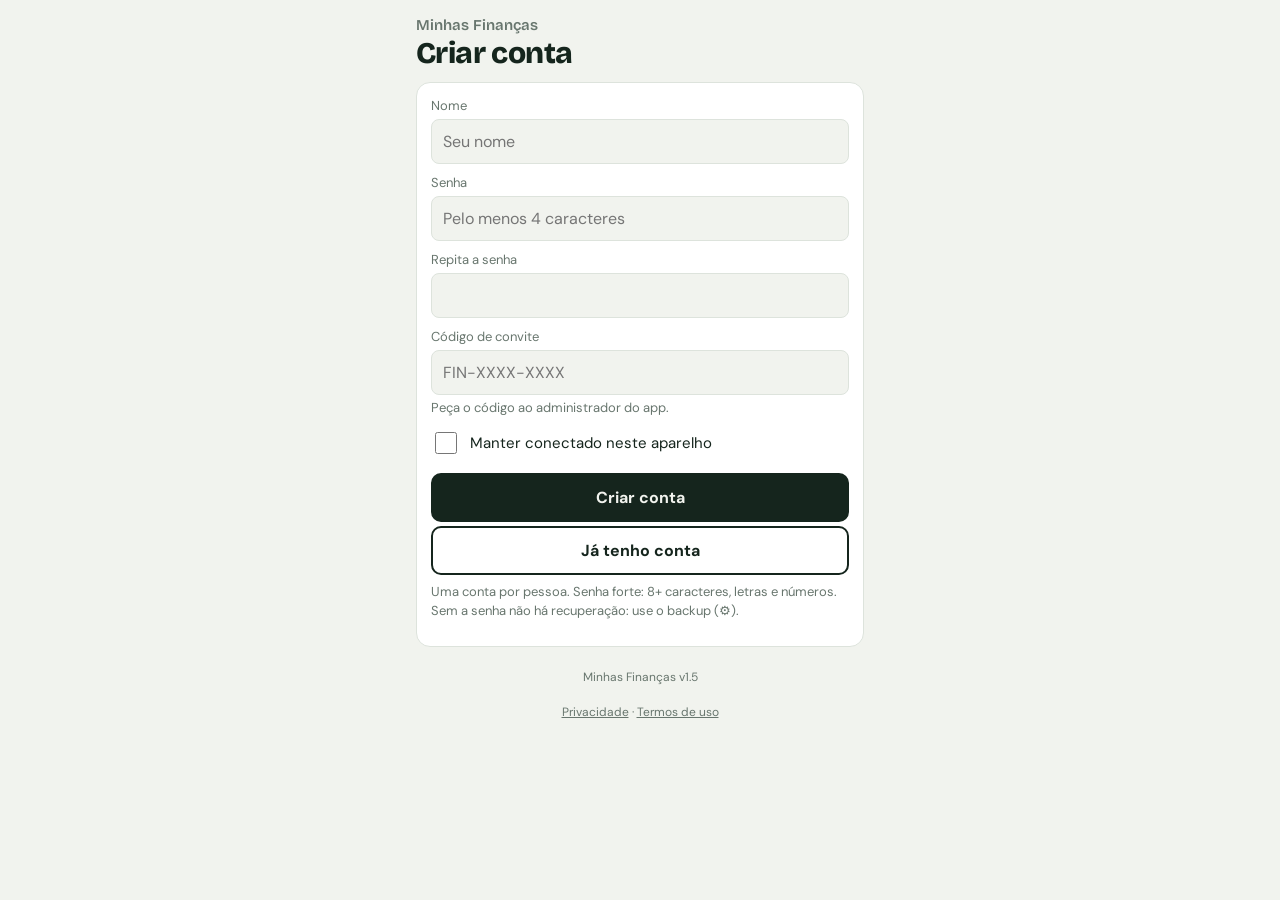
==== commit d6e4412e: "v1.5: formato automático dos códigos (convite, recuperação, administrador e casal) Co-Authored-By: C" ====
--- a/index.html
+++ b/index.html
@@ -2,8 +2,8 @@
 <html lang="pt-BR">
 <head>
 <meta charset="utf-8">
-<meta name="app-versao" content="v1.4">
-<meta http-equiv="Content-Security-Policy" content="default-src 'none'; script-src 'self' 'sha256-2mIuvmWd42KYbuBI6RzSqdmKPcouCtnYpSH7JdPOXpA=' 'sha256-t25FOu20eL/FPKomIc7MHo3xb9VkYT/6fhLe42VkqZc='; style-src 'unsafe-inline'; font-src 'self'; img-src 'self' data: blob:; connect-src 'self' https://api.bcb.gov.br https://ezivqczibtsqqqzpzcdh.supabase.co; manifest-src 'self'; worker-src 'self'; base-uri 'none'; form-action 'none'">
+<meta name="app-versao" content="v1.5">
+<meta http-equiv="Content-Security-Policy" content="default-src 'none'; script-src 'self' 'sha256-2mIuvmWd42KYbuBI6RzSqdmKPcouCtnYpSH7JdPOXpA=' 'sha256-ZNvGj3OTKqdPKlK5aGpZLCULsTYtqgvF/vhrxWncODs='; style-src 'unsafe-inline'; font-src 'self'; img-src 'self' data: blob:; connect-src 'self' https://api.bcb.gov.br https://ezivqczibtsqqqzpzcdh.supabase.co; manifest-src 'self'; worker-src 'self'; base-uri 'none'; form-action 'none'">
 <meta name="referrer" content="no-referrer">
 <meta name="viewport" content="width=device-width, initial-scale=1, viewport-fit=cover">
 <title>Minhas Finanças</title>
@@ -202,6 +202,7 @@
 .ir .v.pos{color:var(--pos)}
 .ir label{margin:0;display:flex;align-items:center}
 .ver{font-size:12px;color:var(--mute);text-align:center;margin:18px 0 0}.ver a{color:var(--mute)}
+input.mskok{border-color:var(--pos)!important;box-shadow:0 0 0 2px color-mix(in srgb,var(--pos) 25%,transparent)}.mskh{display:block;font-size:12px;color:var(--mute);margin:4px 0 0;min-height:0}.mskh:empty{display:none}
 select{width:100%;padding:11px;border-radius:8px;border:1px solid var(--line);background:var(--bg);color:var(--ink);font:16px 'DM Sans',sans-serif}
 .cat.sel{border-color:var(--ink)}
 .tipos{display:grid;grid-template-columns:repeat(3,1fr);gap:8px;margin-top:4px}
@@ -800,7 +801,7 @@
 var EMQUADRO=(window.top!==window.self);
 if(EMQUADRO){var ov=document.createElement('div');ov.setAttribute('style','position:fixed;inset:0;z-index:99999;background:#fff;color:#16301f;display:flex;align-items:center;justify-content:center;padding:24px;text-align:center;font:16px/1.5 sans-serif');ov.textContent='Por segurança, o app não abre dentro de outra página. Abra direto pelo endereço do site: guilherme3co.github.io/financeiro';document.body.appendChild(ov)}
 var KDF_IT=600000,LOCK_MS=5*60*1000;
-var VERSAO='v1.4';
+var VERSAO='v1.5';
 var PARAMS=(function(){var o={mic:false,txt:'',share:false,aviso:false,convite:''};try{var q=new URLSearchParams(location.search);o.mic=q.get('mic')==='1';o.share=q.get('share')==='1';o.aviso=q.get('aviso')==='1';var cv=String(q.get('convite')||'').toUpperCase().replace(/[^A-Z0-9]/g,'');if(cv.length===11&&cv.indexOf('FIN')===0)cv=cv.slice(3);if(/^[2-9A-HJ-NP-Z]{8}$/.test(cv))o.convite='FIN-'+cv.slice(0,4)+'-'+cv.slice(4);o.txt=[q.get('title'),q.get('text'),q.get('url')].filter(Boolean).join('\n').slice(0,3000);if(o.mic||o.txt||o.share||o.aviso||q.get('convite'))history.replaceState(null,'',location.pathname)}catch(e){}return o})();
 var COR={rec:{n:'Entrada',v:'--rec'},uti:{n:'Útil',v:'--uti'},des:{n:'Desnecessário',v:'--des'},gua:{n:'Guardado',v:'--gua'},sem:{n:'Sem categoria',v:'--sem'}};
 var st=null,uid=null,KEYC=null,users=[],wq=Promise.resolve();
@@ -1895,7 +1896,7 @@
  try{localStorage.setItem(tk,nova+'|'+Date.now());localStorage.setItem('financas-atualizado',nova)}catch(e){}
  if(st)save();setTimeout(atualizaApp,1200)}
 function avisoAtualizado(){var v='';try{v=localStorage.getItem('financas-atualizado')||''}catch(e){}if(v&&v===VERSAO){try{localStorage.removeItem('financas-atualizado');localStorage.removeItem('financas-tentativa')}catch(e){}}}
-var NOVIDADES={'v1.4':['🎤 Botão de falar sempre à mostra, no canto de baixo à esquerda: um toque e já escuta.','Microfone não fica mais preso ouvindo no iPhone.'],'v1.3':['Backup na nuvem até 10 vezes menor (compactado antes de criptografar).','Política de privacidade e termos de uso no app.','Administrador vê o espaço usado no servidor.'],'v1.2':['🔑 Esqueci a senha: crie seu código de recuperação em ⚙ → Conta. Com ele você cria uma senha nova sem perder nada.','Link de convite já abre o app com o código preenchido.','No iPhone, o app avisa para usar pelo ícone da tela inicial.'],'v1.1':['🛡️ Acesso por convite: contas novas precisam de um código do administrador.','Quem fica 30 dias sem usar o app precisa de um código novo.'],'v1.0':['Versão 1.0: app finalizado e revisado.','🔔 Avisos das contas a vencer, mesmo com o app fechado (⚙ → Avisos).','🔒 Checkup de segurança em ⚙ → Segurança e backup.','Erros do app ficam anotados em ⚙ → Conta, prontos para copiar.','O app é testado sozinho todo dia.'],v49:['Novo 👫 Casal: liguem os dois celulares pelo QR Code (⚙ → Casal) e vejam os gastos um do outro. Cada um escolhe o que mostra.','O botão + agora mostra as opções: Lançar, Investir, Casal, Inteligência, Mentor e Histórico.'],v48:['Anel fica vermelho quando o Disponível está negativo.','Trocar a senha do app em ⚙ → Conta.','Nota do mês agora fica em 🧠 Inteligência.','Histórico mais leve e o botão + some ao rolar a tela.','Aviso para ligar a digital quando você fica conectado sem ela.','Letras do app guardadas no próprio celular: abre sem pedir nada ao Google.'],v47:['Nova tela 🧠 Inteligência no botão +: previsão dos próximos meses, auditor de gastos, simulador de compra e seu patrimônio.','Contas com dia de vencimento (em Investir → Planejamento): aviso na tela principal 3 dias antes, com botão Paguei.','Backup na nuvem guarda os últimos 7 dias: dá para restaurar o de ontem.'],v46:['Compra parcelada como na fatura: a 1ª parcela entra no mês seguinte e as outras mês a mês; o Limite já reserva o total no dia da compra, igual ao banco.','Comprovante parcelado (ex.: 3x de R$ 30,00) é lançado sozinho quando as parcelas batem com o total.'],v45:['Comprovante do Nubank (cartão, NuPay) lido como os de Pix: valor, iFood/loja, data, hora, crédito e CNPJ. Compra parcelada abre já com as parcelas.'],v44:['Porquinho no Guardado: no anel da tela principal e no total dos Guardados.'],v43:['Botão + é o menu do app: lançar e abrir Investir, Mentor e Histórico. As abas do topo saíram.','Nova tela Investir: estou pronto para investir, simulador (poupança, CDB, LCI/LCA, Tesouro Selic), onde guardar cada objetivo, análise dos seus guardados, meta do mês e projeção de 10 anos.','Taxas do dia (CDI, Selic, IPCA) buscadas no Banco Central.','Planejamento e Guardados agora ficam dentro de Investir. No anel, deslize para ver o total guardado.','O botão voltar do Android volta para a tela principal.'],v42:['Comprovante mais rápido: a leitura começa assim que o app abre, ainda durante a digital.','Gasto que o app já conhece entra logo depois da primeira leitura da foto.','O leitor de foto fica pronto enquanto o app está aberto, e o app abre mais leve.'],v41:['Botão + em todas as telas: fale, digite, leia a foto ou o PDF do comprovante e use os atalhos dos gastos que você mais repete.','Comprovante de um gasto que o app já conhece entra sozinho, com aviso para desfazer ou editar.','Tela inicial mais limpa: previsão do fim do mês e os últimos lançamentos.','Mentor e Consultoria agora ficam juntos na aba Mentor.','Busca no Histórico: digite “uber” e veja todos os lançamentos e o total.','Objetivos com prazo: o app diz quanto guardar por semana.','O mês fecha sozinho no dia 1 e mostra o resumo.','Configurações organizadas em blocos, tema claro ou escuro e ícones nas categorias.']};
+var NOVIDADES={'v1.5':['Códigos com formato automático: digite só as letras e números, o FIN- e os traços entram sozinhos.'],'v1.4':['🎤 Botão de falar sempre à mostra, no canto de baixo à esquerda: um toque e já escuta.','Microfone não fica mais preso ouvindo no iPhone.'],'v1.3':['Backup na nuvem até 10 vezes menor (compactado antes de criptografar).','Política de privacidade e termos de uso no app.','Administrador vê o espaço usado no servidor.'],'v1.2':['🔑 Esqueci a senha: crie seu código de recuperação em ⚙ → Conta. Com ele você cria uma senha nova sem perder nada.','Link de convite já abre o app com o código preenchido.','No iPhone, o app avisa para usar pelo ícone da tela inicial.'],'v1.1':['🛡️ Acesso por convite: contas novas precisam de um código do administrador.','Quem fica 30 dias sem usar o app precisa de um código novo.'],'v1.0':['Versão 1.0: app finalizado e revisado.','🔔 Avisos das contas a vencer, mesmo com o app fechado (⚙ → Avisos).','🔒 Checkup de segurança em ⚙ → Segurança e backup.','Erros do app ficam anotados em ⚙ → Conta, prontos para copiar.','O app é testado sozinho todo dia.'],v49:['Novo 👫 Casal: liguem os dois celulares pelo QR Code (⚙ → Casal) e vejam os gastos um do outro. Cada um escolhe o que mostra.','O botão + agora mostra as opções: Lançar, Investir, Casal, Inteligência, Mentor e Histórico.'],v48:['Anel fica vermelho quando o Disponível está negativo.','Trocar a senha do app em ⚙ → Conta.','Nota do mês agora fica em 🧠 Inteligência.','Histórico mais leve e o botão + some ao rolar a tela.','Aviso para ligar a digital quando você fica conectado sem ela.','Letras do app guardadas no próprio celular: abre sem pedir nada ao Google.'],v47:['Nova tela 🧠 Inteligência no botão +: previsão dos próximos meses, auditor de gastos, simulador de compra e seu patrimônio.','Contas com dia de vencimento (em Investir → Planejamento): aviso na tela principal 3 dias antes, com botão Paguei.','Backup na nuvem guarda os últimos 7 dias: dá para restaurar o de ontem.'],v46:['Compra parcelada como na fatura: a 1ª parcela entra no mês seguinte e as outras mês a mês; o Limite já reserva o total no dia da compra, igual ao banco.','Comprovante parcelado (ex.: 3x de R$ 30,00) é lançado sozinho quando as parcelas batem com o total.'],v45:['Comprovante do Nubank (cartão, NuPay) lido como os de Pix: valor, iFood/loja, data, hora, crédito e CNPJ. Compra parcelada abre já com as parcelas.'],v44:['Porquinho no Guardado: no anel da tela principal e no total dos Guardados.'],v43:['Botão + é o menu do app: lançar e abrir Investir, Mentor e Histórico. As abas do topo saíram.','Nova tela Investir: estou pronto para investir, simulador (poupança, CDB, LCI/LCA, Tesouro Selic), onde guardar cada objetivo, análise dos seus guardados, meta do mês e projeção de 10 anos.','Taxas do dia (CDI, Selic, IPCA) buscadas no Banco Central.','Planejamento e Guardados agora ficam dentro de Investir. No anel, deslize para ver o total guardado.','O botão voltar do Android volta para a tela principal.'],v42:['Comprovante mais rápido: a leitura começa assim que o app abre, ainda durante a digital.','Gasto que o app já conhece entra logo depois da primeira leitura da foto.','O leitor de foto fica pronto enquanto o app está aberto, e o app abre mais leve.'],v41:['Botão + em todas as telas: fale, digite, leia a foto ou o PDF do comprovante e use os atalhos dos gastos que você mais repete.','Comprovante de um gasto que o app já conhece entra sozinho, com aviso para desfazer ou editar.','Tela inicial mais limpa: previsão do fim do mês e os últimos lançamentos.','Mentor e Consultoria agora ficam juntos na aba Mentor.','Busca no Histórico: digite “uber” e veja todos os lançamentos e o total.','Objetivos com prazo: o app diz quanto guardar por semana.','O mês fecha sozinho no dia 1 e mostra o resumo.','Configurações organizadas em blocos, tema claro ou escuro e ícones nas categorias.']};
 function mostraNovidades(v){var L=NOVIDADES[v||VERSAO];if(!L)return false;$('novt').textContent='Novidades da '+(v||VERSAO);var u=$('novl');u.innerHTML='';L.forEach(function(x){u.appendChild(el_('li',null,x))});$('nov').hidden=false;try{$('novok').focus()}catch(e){}return true}
 function novidades(){var vis='';try{vis=localStorage.getItem('financas-visto')||''}catch(e){}if(vis===VERSAO)return false;try{localStorage.setItem('financas-visto',VERSAO)}catch(e){}
  if(!st||!(st.items.length||(st.arquivo&&st.arquivo.length)||(st.tut&&st.tut.pg1)))return false;return mostraNovidades()}
@@ -2350,6 +2351,20 @@
 $('cfgavi').addEventListener('toggle',function(){if(this.open)avUI()});
 document.addEventListener('visibilitychange',function(){if(document.hidden&&st&&st.avisos&&st.avisos.on)avSync()});
 if(navigator.serviceWorker)navigator.serviceWorker.addEventListener('message',function(e){if(e.data&&e.data.aviso&&st)vaiPagina(4)});
+/* ---------- formato automático dos códigos (convite, recuperação, administrador, casal) ---------- */
+var MSK_OK=/[2-9A-HJ-NP-Z]/;
+function mascara(inp,pref,grupos){if(!inp)return;var tot=grupos.reduce(function(a,b){return a+b},0),ini=pref?pref+'-':'',dica=document.createElement('small');dica.className='mskh';dica.setAttribute('aria-live','polite');inp.insertAdjacentElement('afterend',dica);
+ inp.setAttribute('autocapitalize','characters');inp.setAttribute('autocorrect','off');inp.setAttribute('spellcheck','false');
+ function forma(){var v=String(inp.value||'').toUpperCase();if(ini&&v.indexOf(ini)===0)v=v.slice(ini.length);var s=v.replace(/[^A-Z0-9]/g,'');if(pref&&s.length>tot&&s.indexOf(pref)===0)s=s.slice(pref.length);
+  var c='';for(var i=0;i<s.length&&c.length<tot;i++)if(MSK_OK.test(s[i]))c+=s[i];
+  var out=ini,k=0;grupos.forEach(function(g,gi){if(k>=c.length)return;if(gi>0)out+='-';out+=c.slice(k,k+g);k+=g});
+  if(!c.length&&document.activeElement!==inp)out='';
+  if(inp.value!==out){inp.value=out;try{inp.setSelectionRange(out.length,out.length)}catch(e){}}
+  var falta=tot-c.length;inp.classList.toggle('mskok',falta===0);dica.textContent=c.length&&falta>0?'Faltam '+falta+(falta===1?' caractere':' caracteres'):falta===0?'✓ Código completo':''}
+ inp.addEventListener('input',forma);inp.addEventListener('focus',function(){if(!inp.value&&ini){inp.value=ini;try{inp.setSelectionRange(ini.length,ini.length)}catch(e){}}});inp.addEventListener('blur',function(){if(inp.value===ini)inp.value='';forma()});
+ inp.addEventListener('keydown',function(e){if(ini&&e.key==='Backspace'&&inp.selectionStart<=ini.length&&inp.selectionEnd<=ini.length)e.preventDefault()});
+ var d=Object.getOwnPropertyDescriptor(HTMLInputElement.prototype,'value');try{Object.defineProperty(inp,'value',{configurable:true,get:function(){return d.get.call(inp)},set:function(x){d.set.call(inp,x);setTimeout(function(){if(d.get.call(inp)===x&&x)forma();else if(!x){inp.classList.remove('mskok');dica.textContent=''}},0)}})}catch(e){}}
+mascara($('ucod'),'FIN',[4,4]);mascara($('acsc'),'FIN',[4,4]);mascara($('rcod'),'REC',[4,4,4,4]);mascara($('admac'),'ADM',[4,4,4]);mascara($('qcode'),'',[4,4,4,4,4]);
 /* ---------- caixa de erros ---------- */
 function errUI(){var b=$('errl');if(!b)return;b.innerHTML='';$('errn').textContent=ERROS.length?'('+ERROS.length+')':'';if(!ERROS.length){b.appendChild(el_('p','msg','Nenhum erro registrado. 👍'));$('errcp').hidden=$('errlimpa').hidden=true;return}
  $('errcp').hidden=$('errlimpa').hidden=false;ERROS.forEach(function(x){var p=el_('p','errit');p.appendChild(el_('b',null,x.q.replace('T',' ')+' · '+x.v+(x.n>1?' · '+x.n+'x':'')));p.appendChild(document.createElement('br'));p.appendChild(document.createTextNode(x.m+(x.o?' ('+x.o+')':'')));b.appendChild(p)})}
